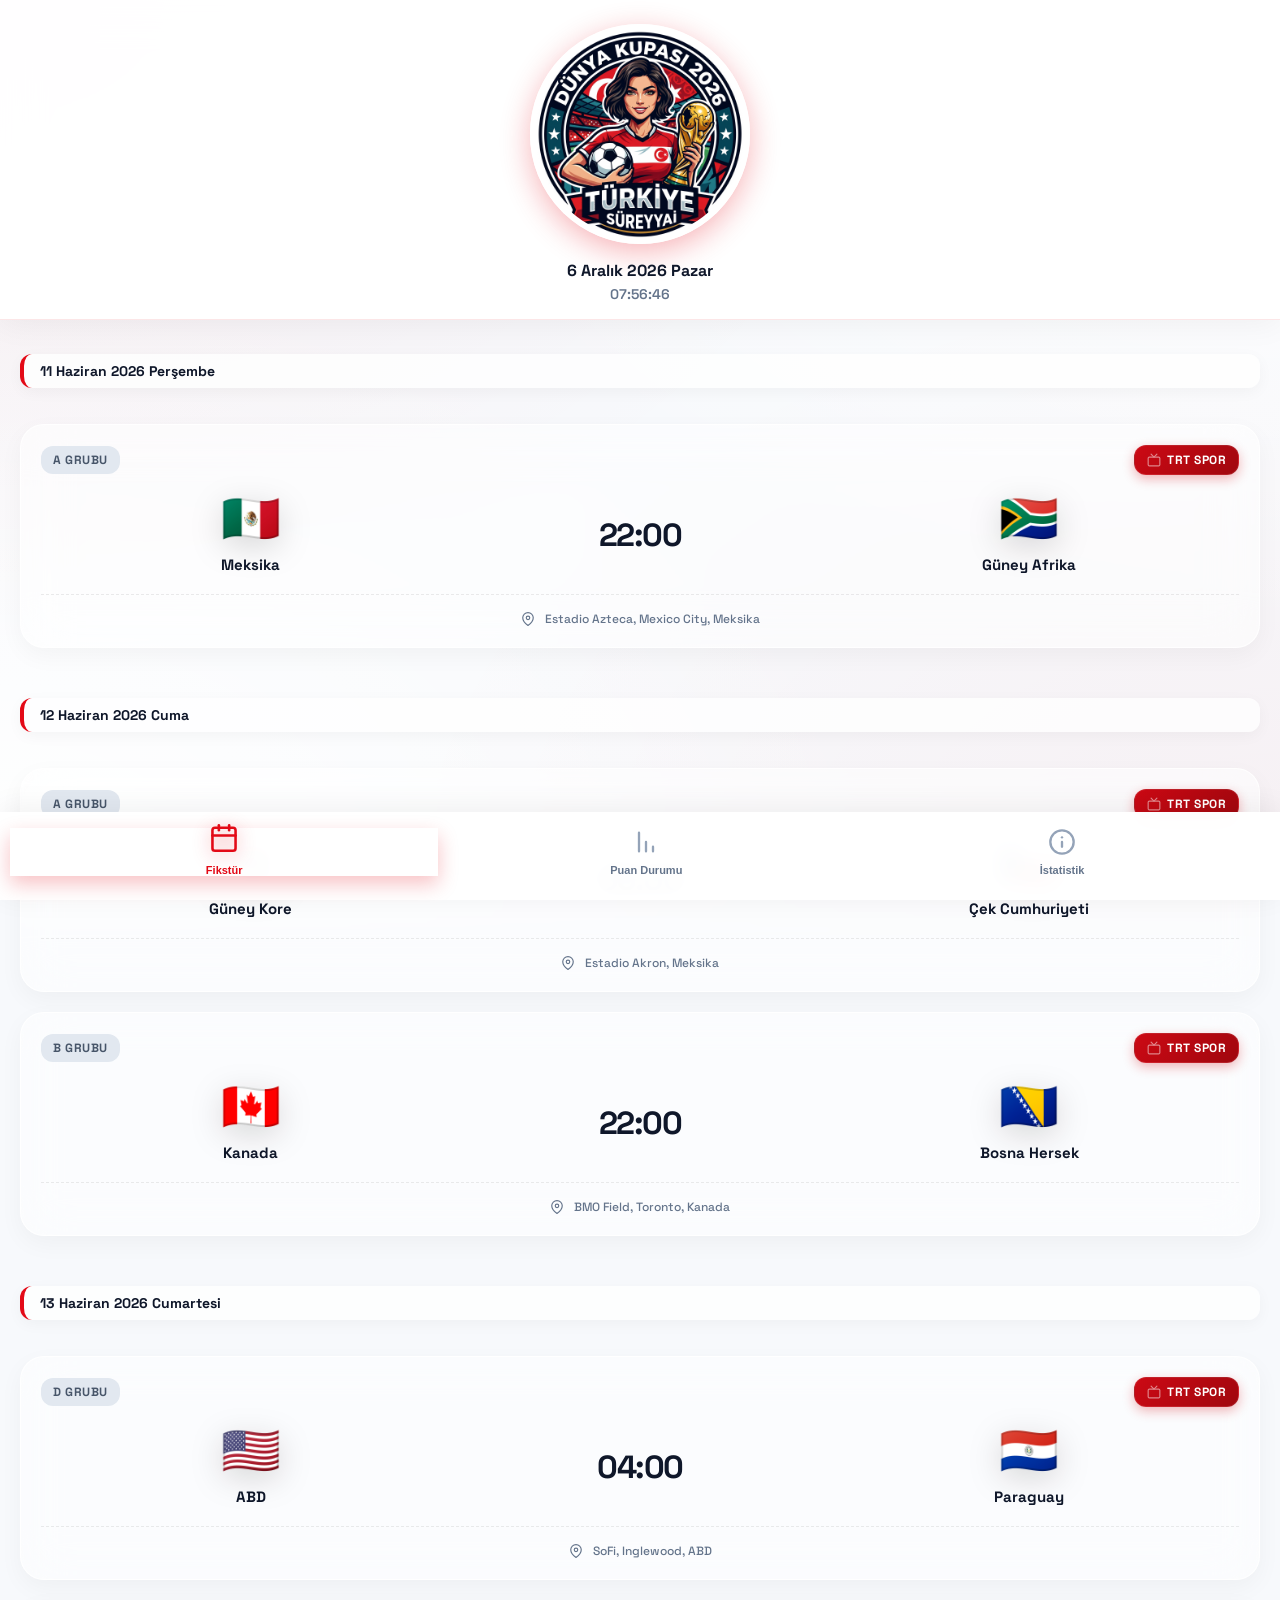
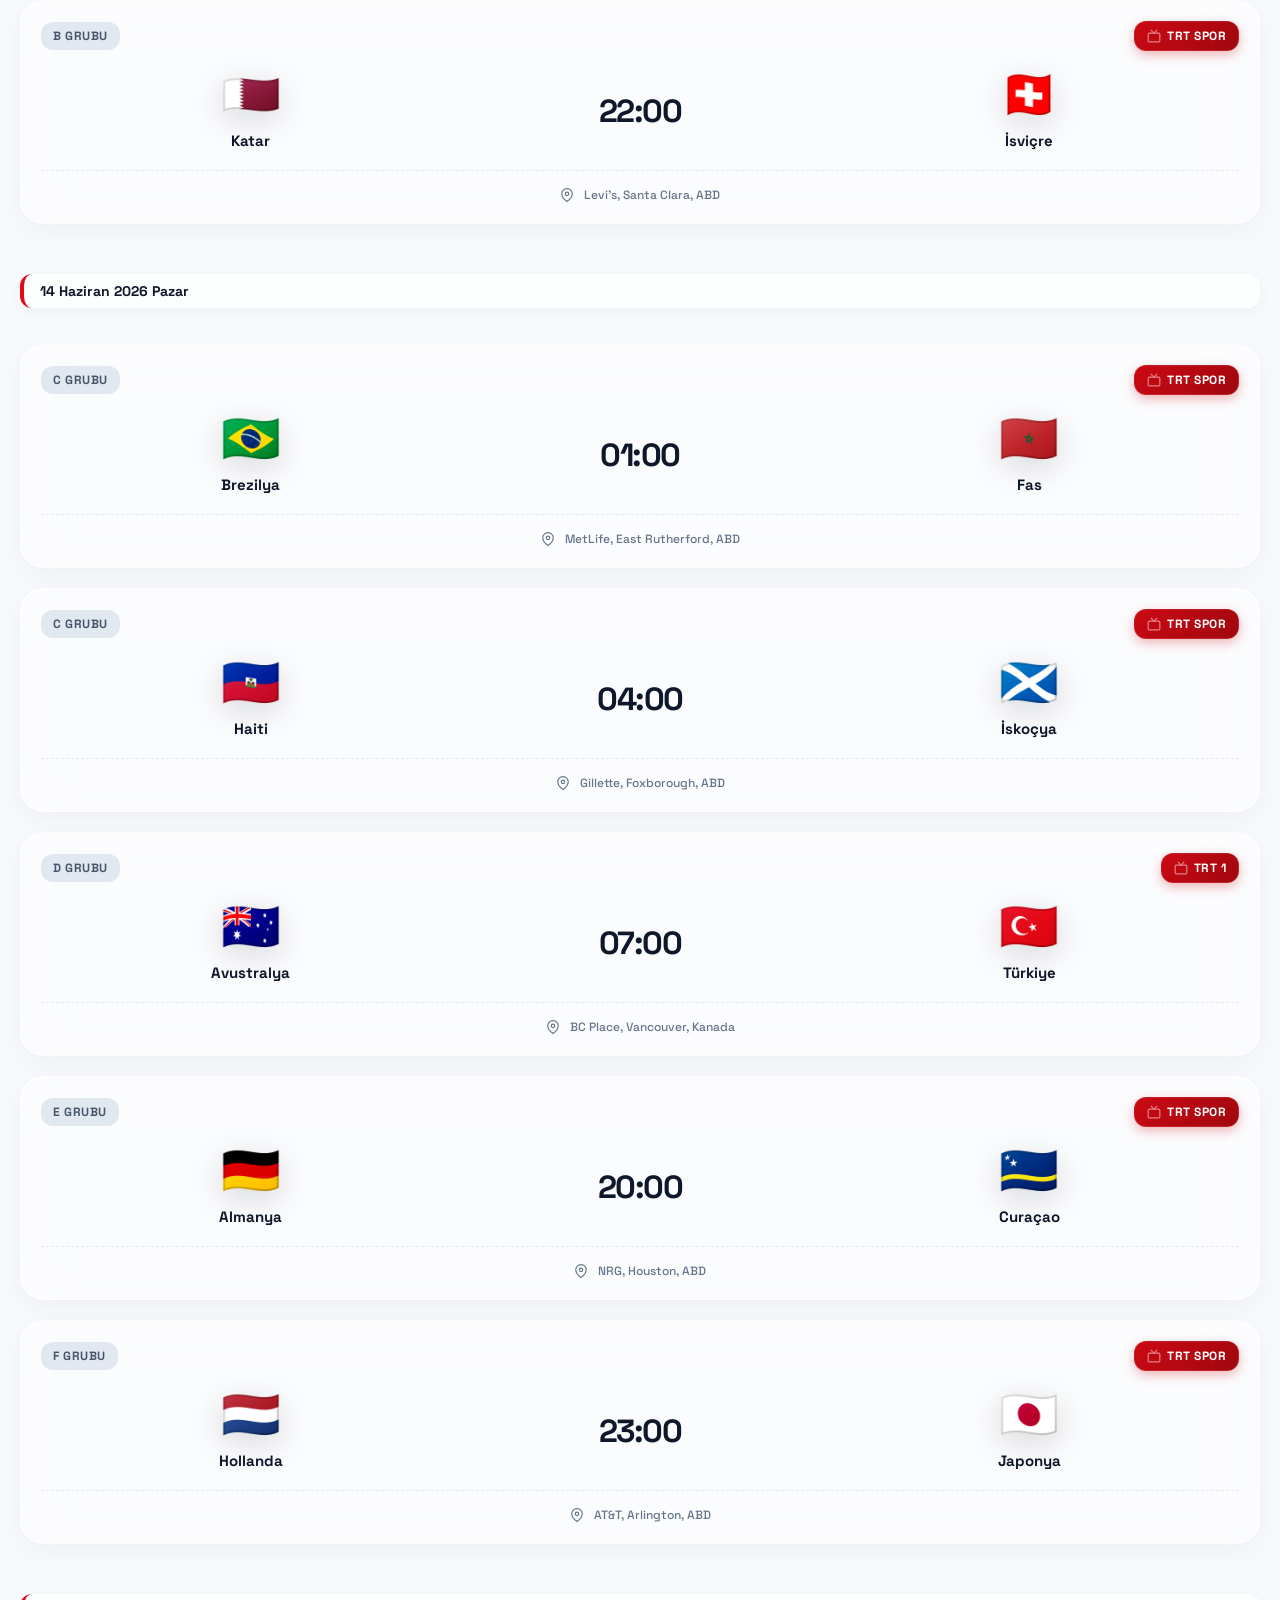
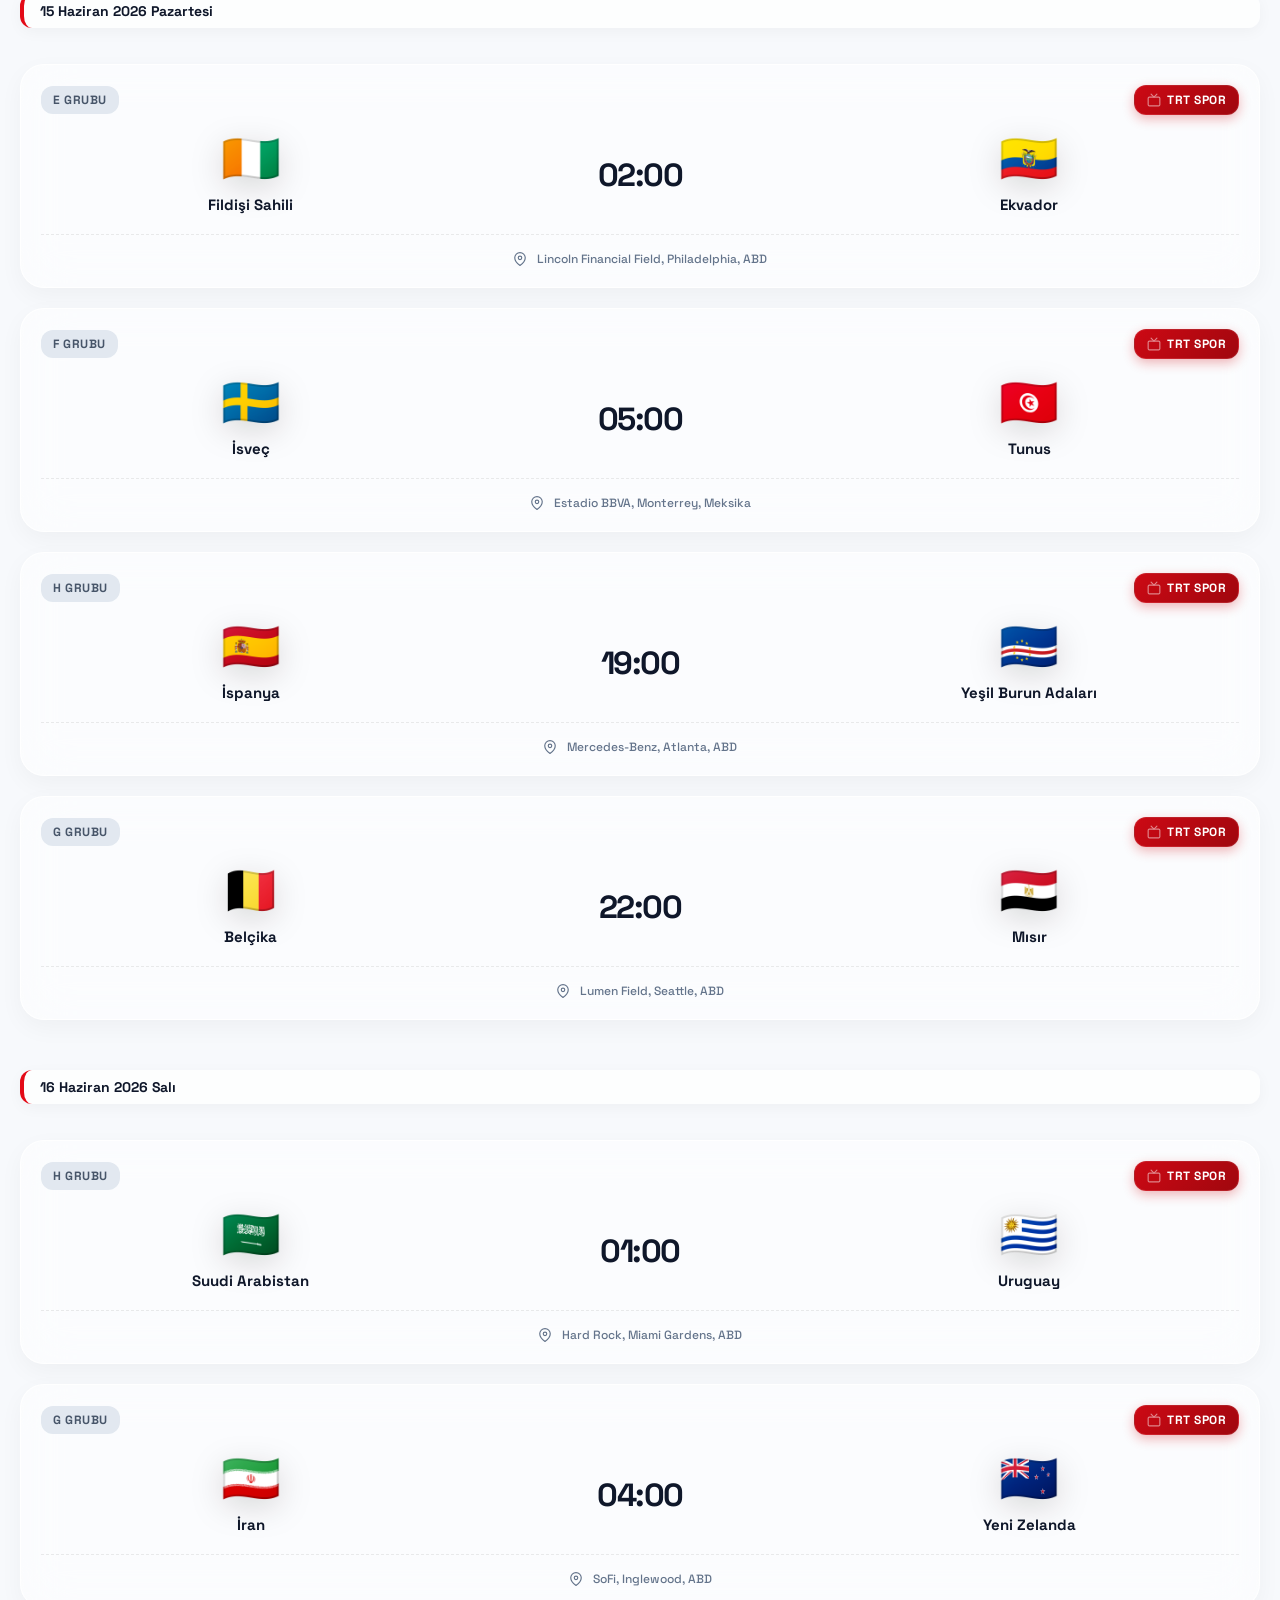
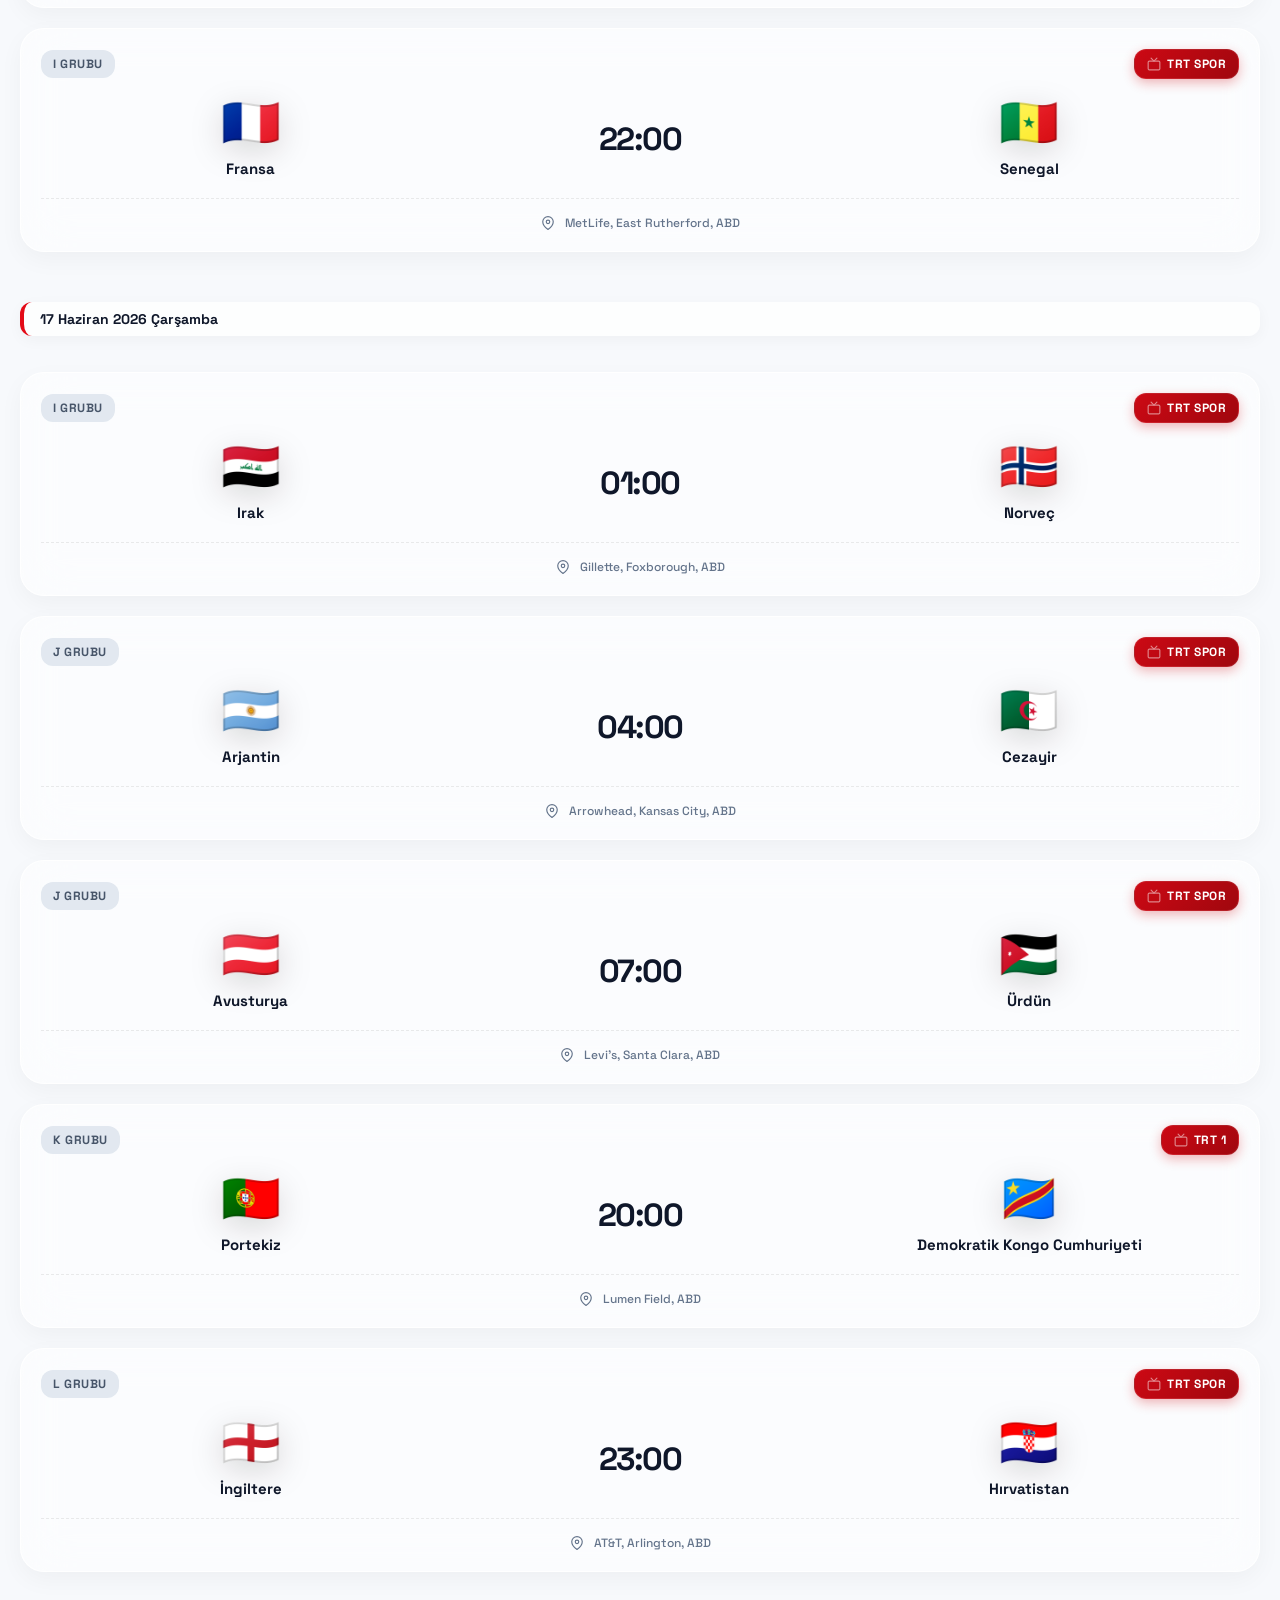
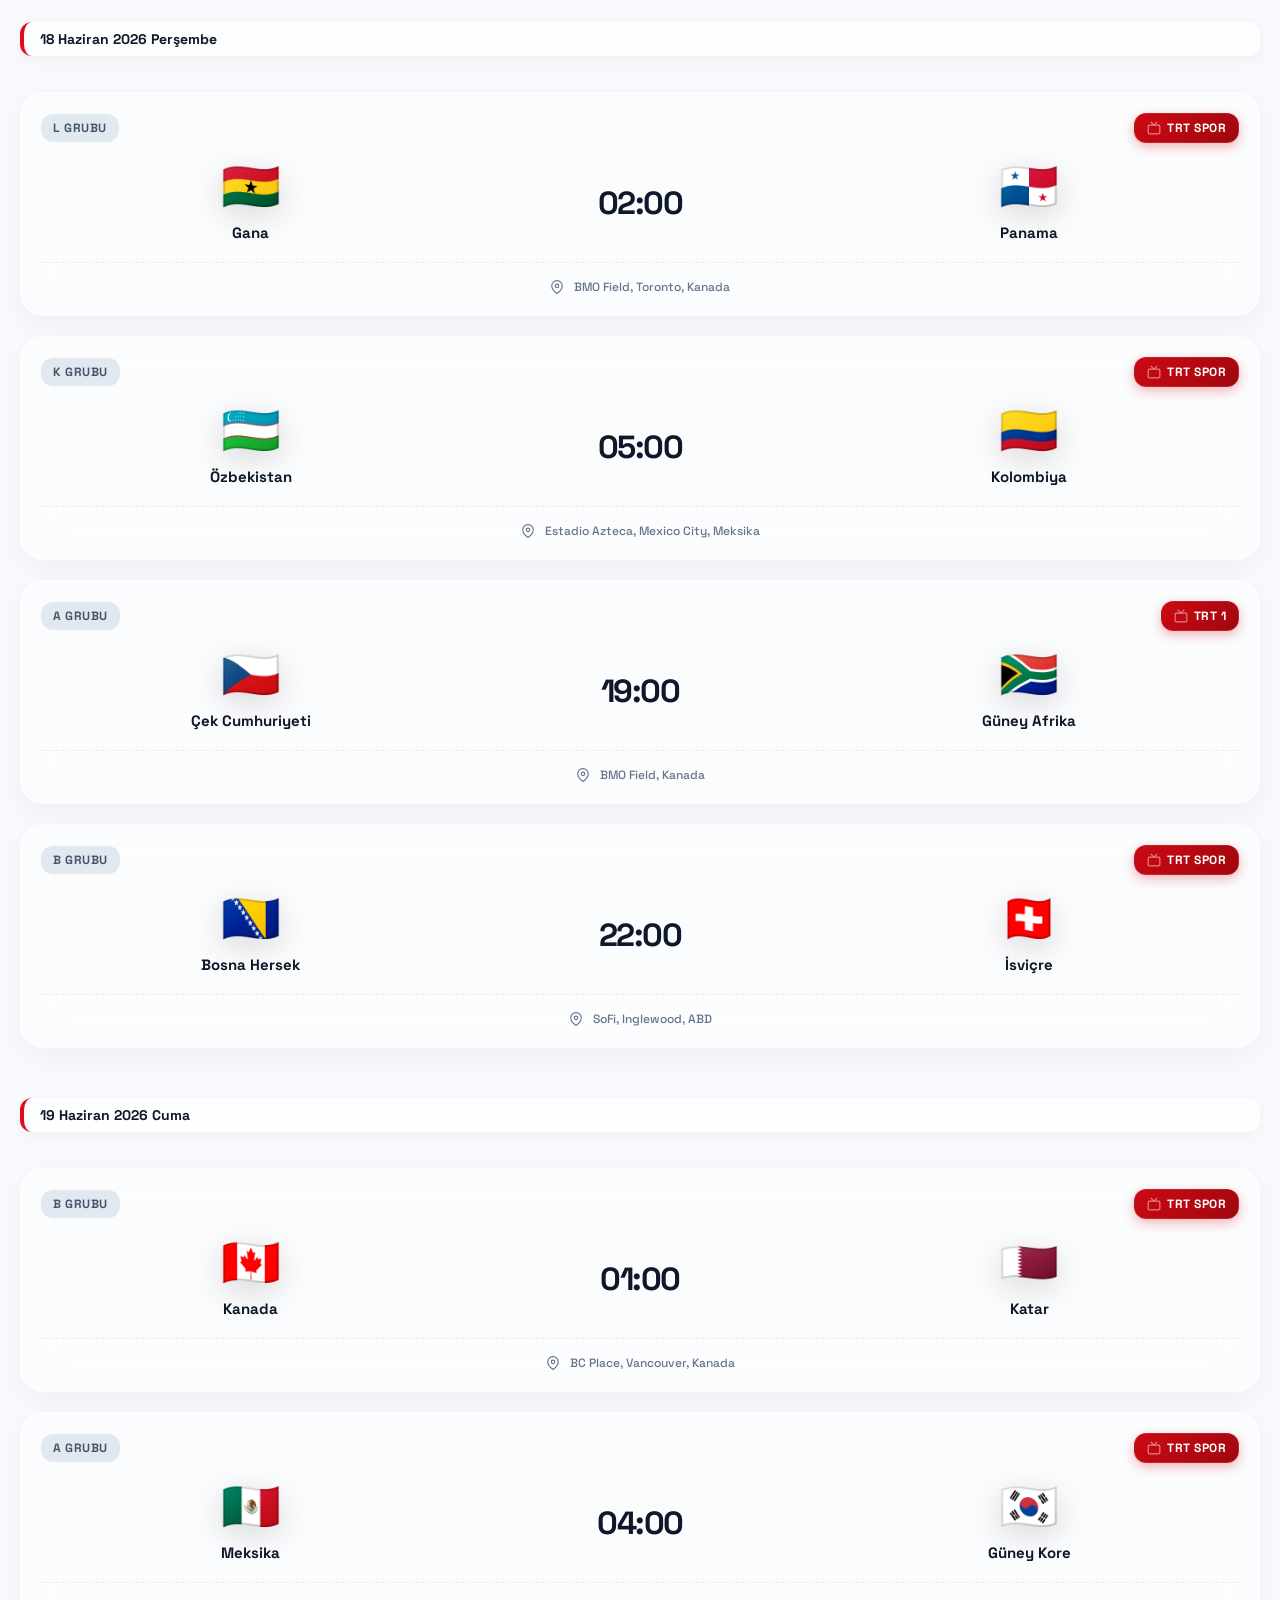
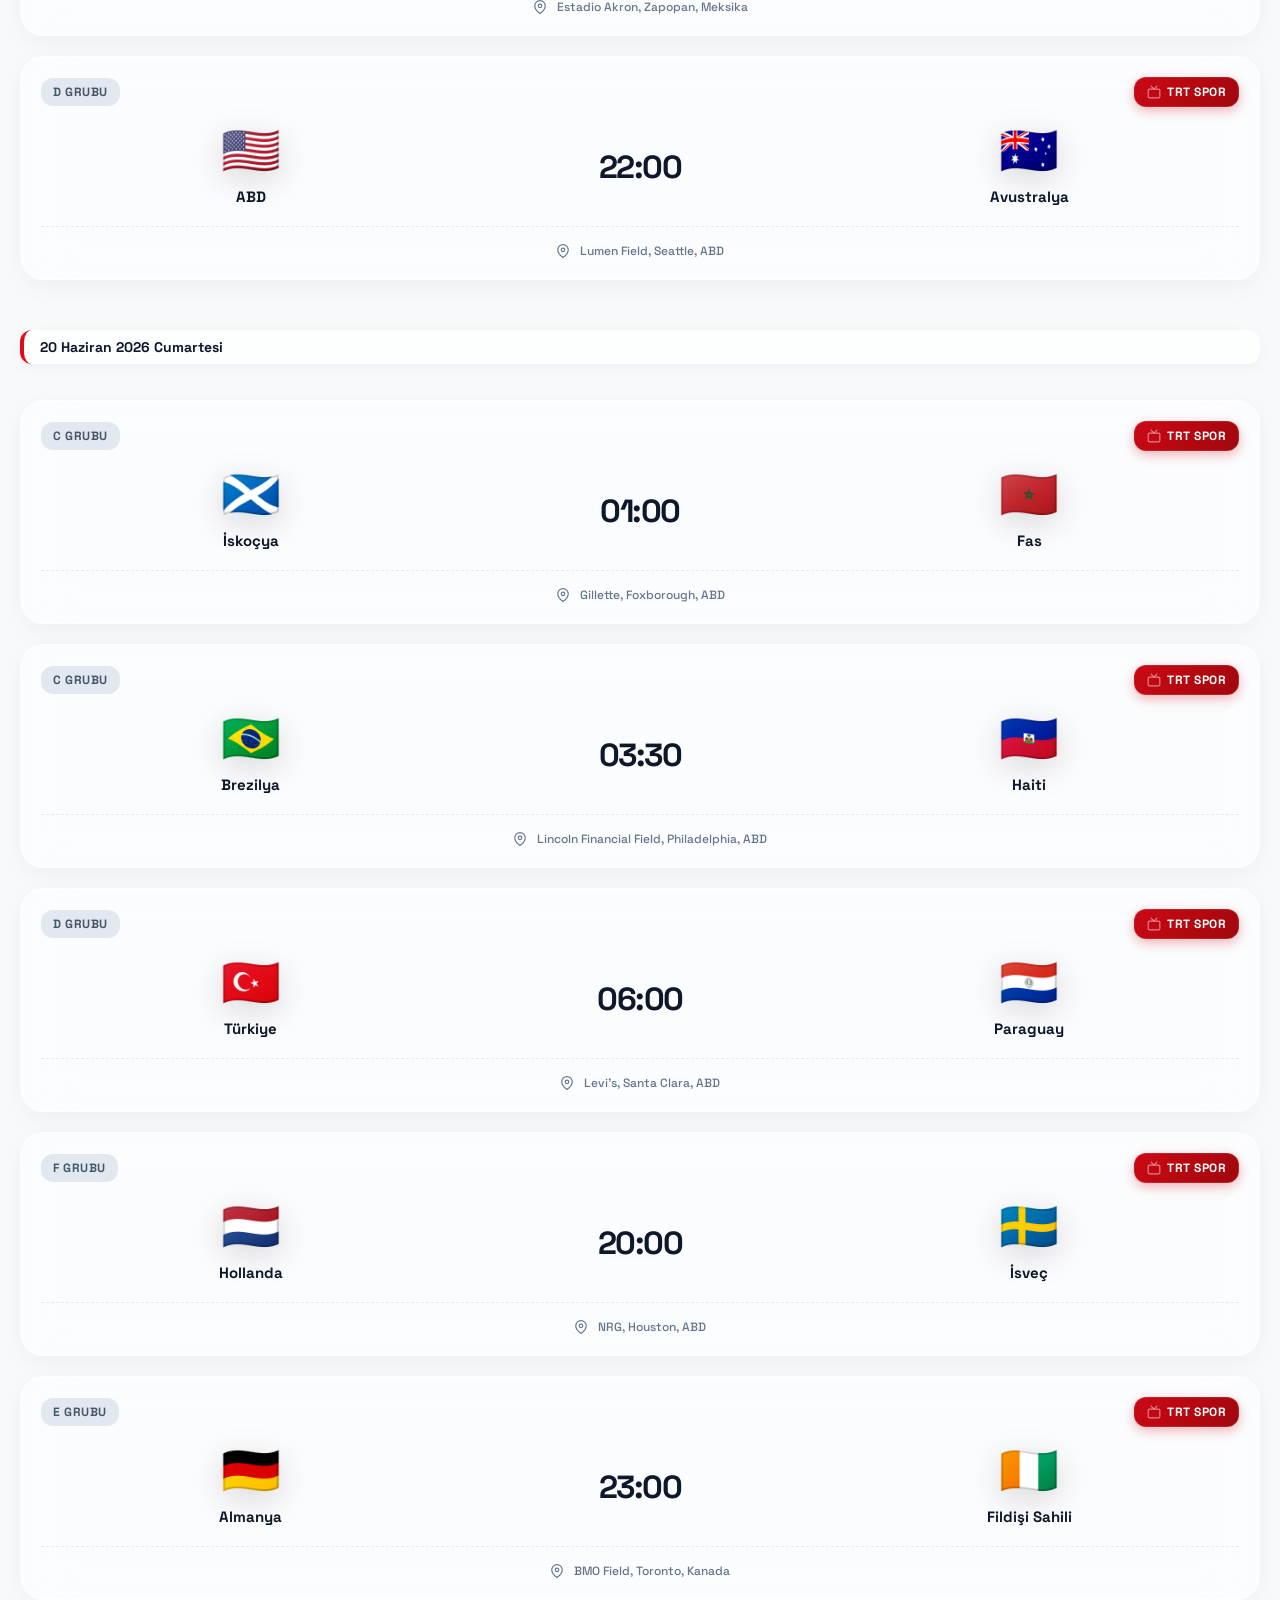
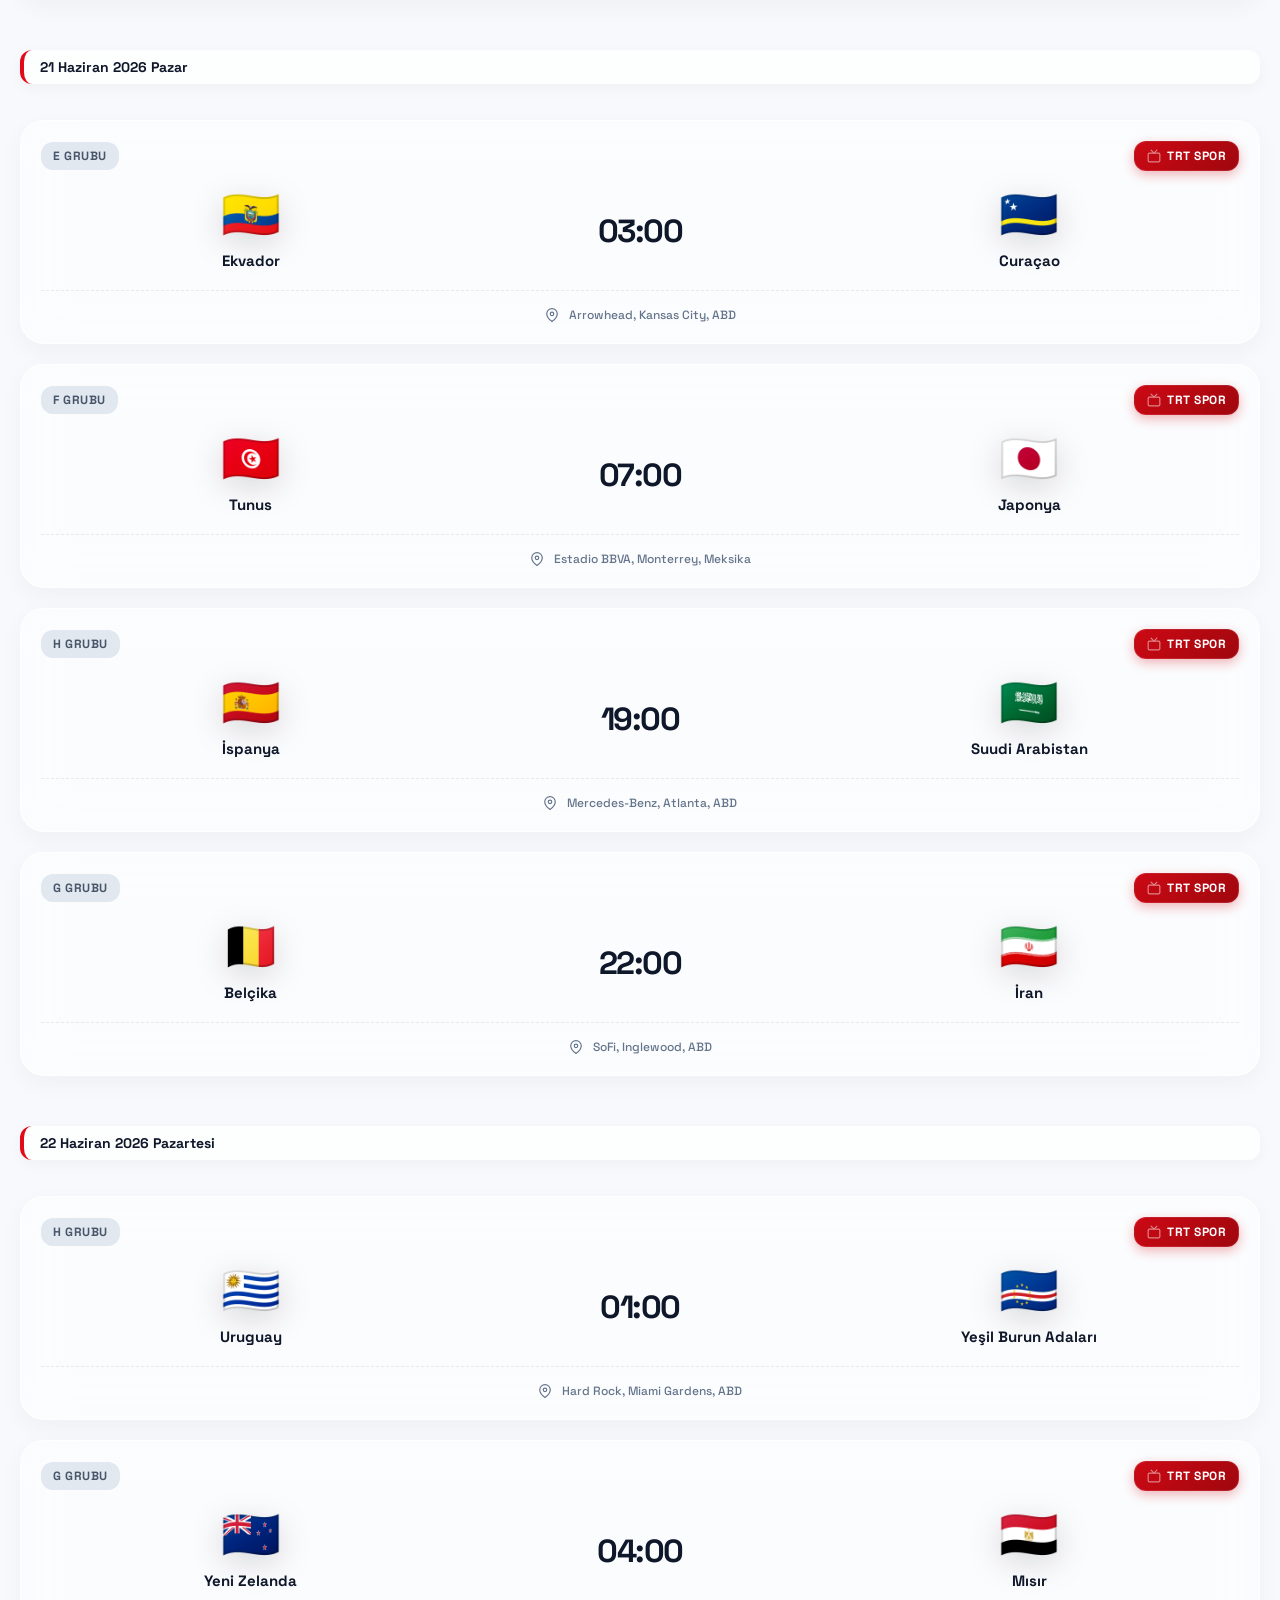
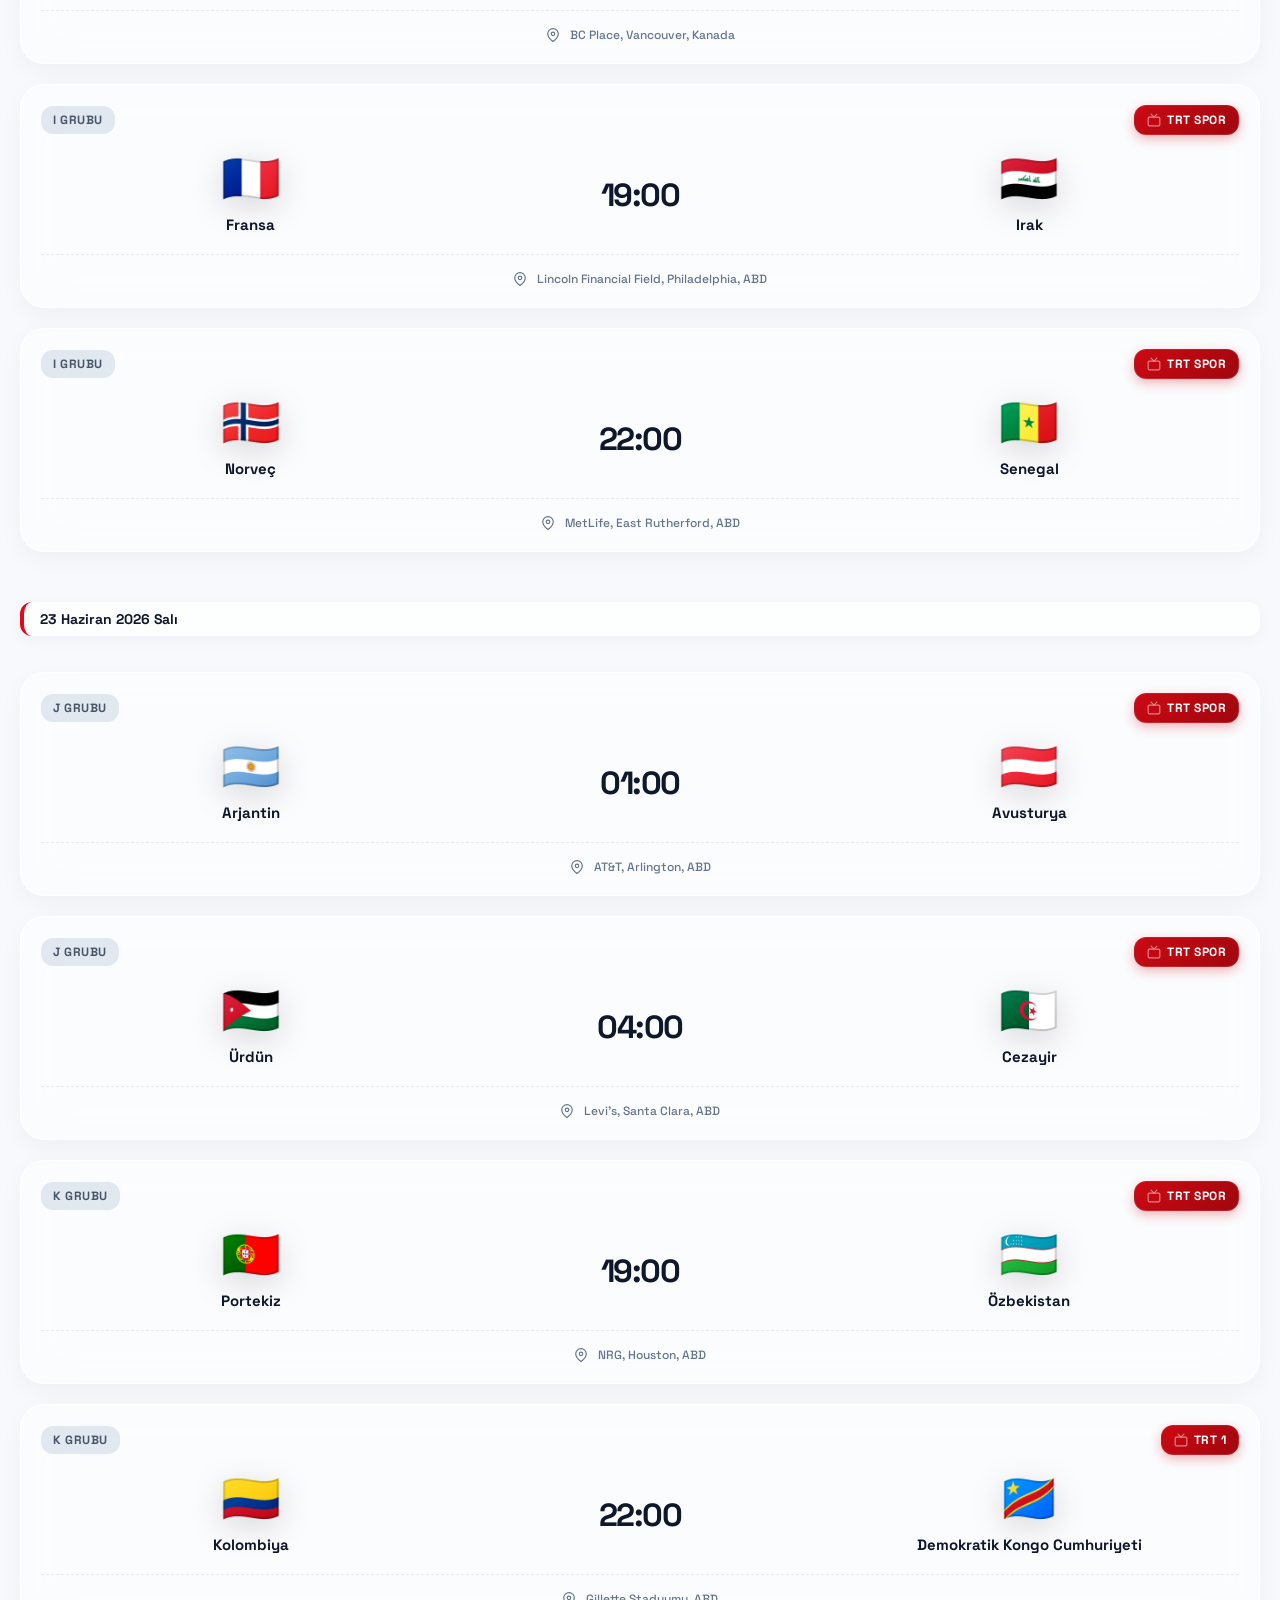
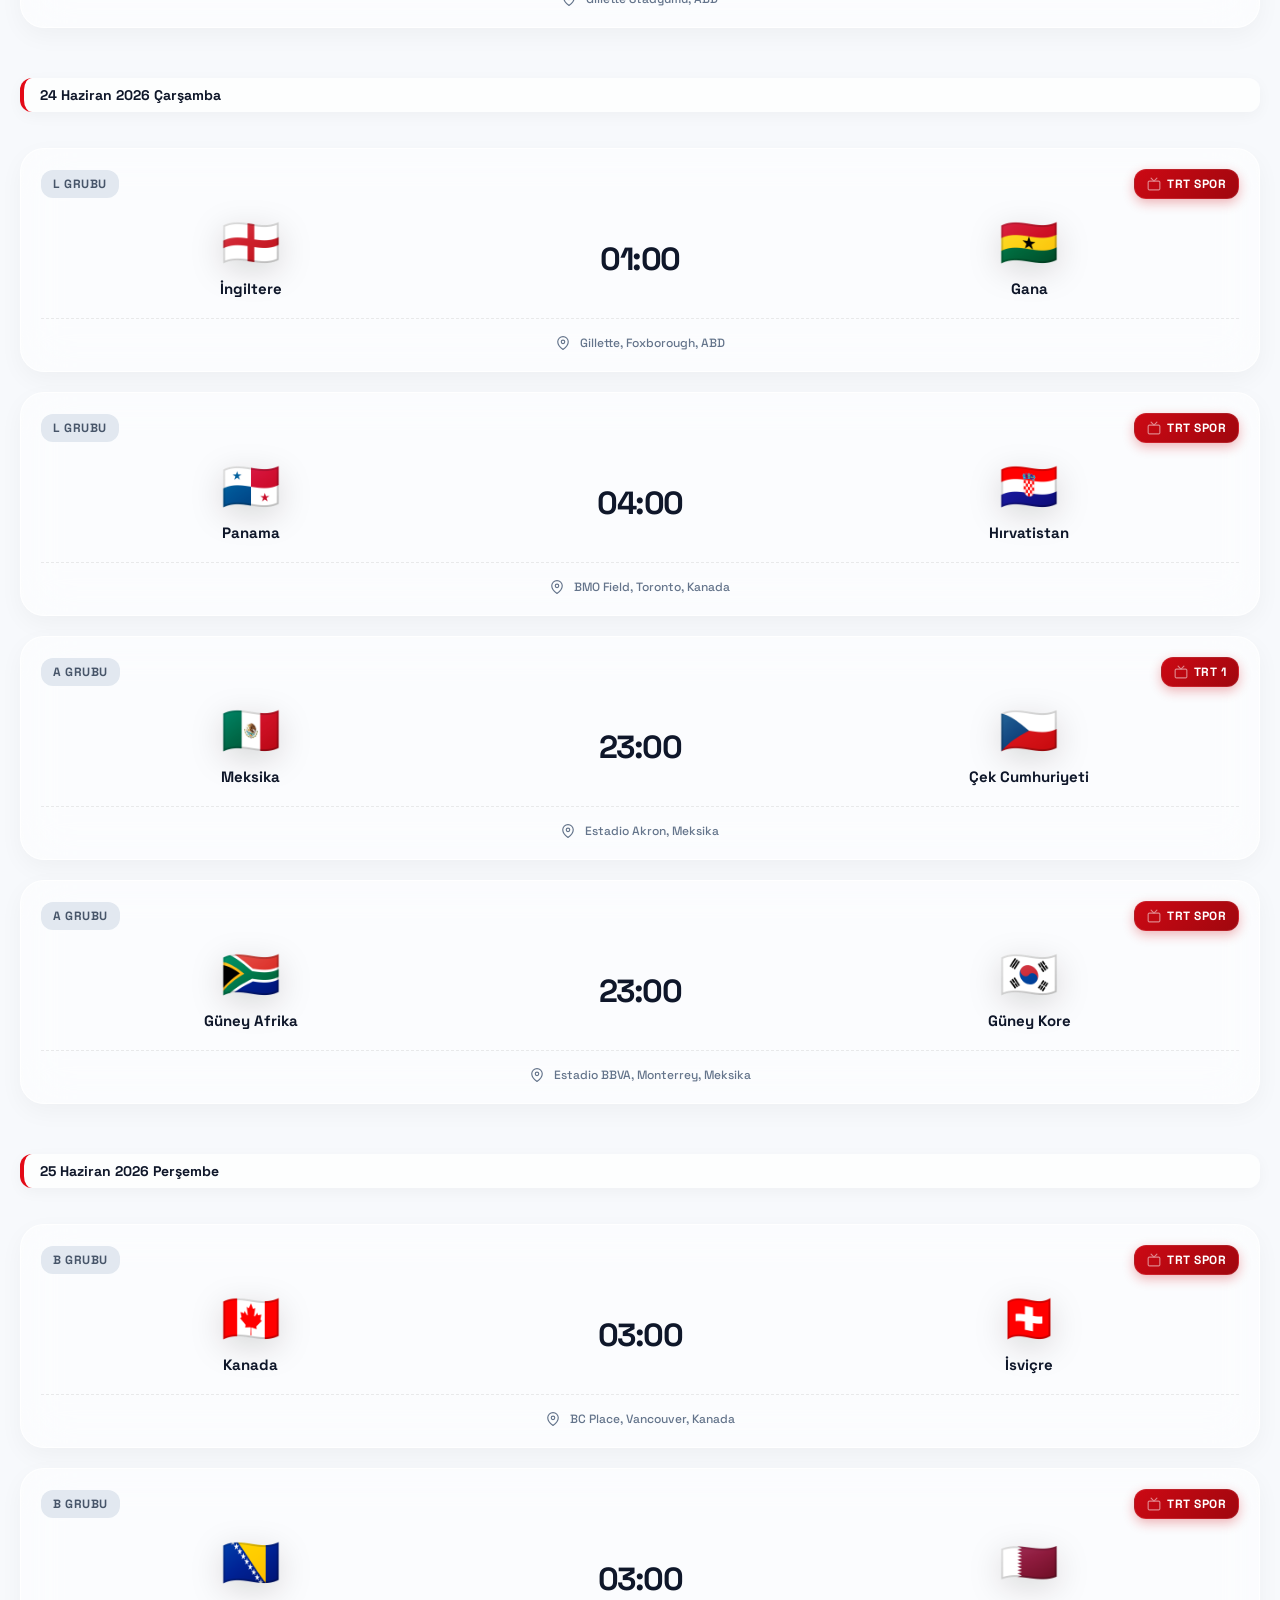
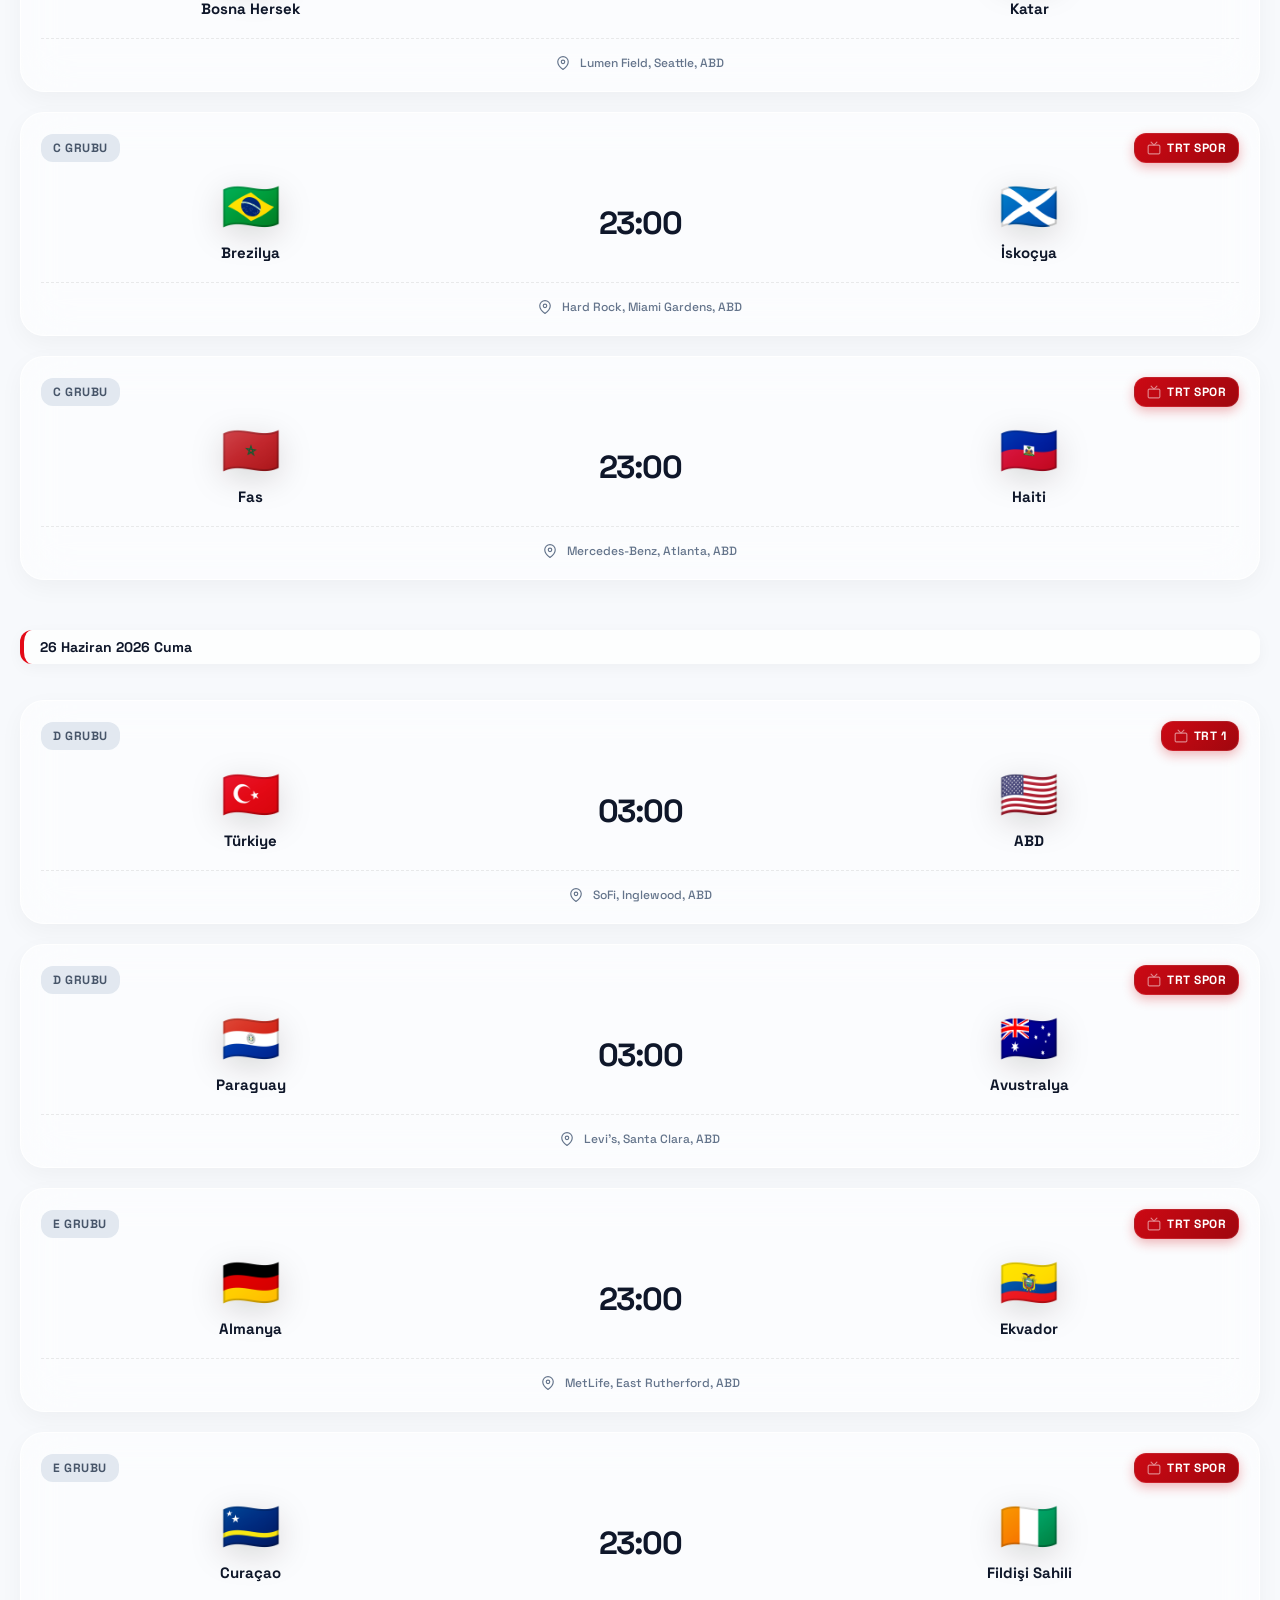
==== index.html @ aba6a52c "Fix powershell replace bug causing LKJI... and dollar signs" ====
<!DOCTYPE html>
<html lang="tr">
<head>
    <meta charset="UTF-8">
    <meta name="viewport" content="width=device-width, initial-scale=1.0, maximum-scale=1.0, user-scalable=no">
    <title>Süreyyai Dünya Kupasında</title>
    <link href="https://fonts.googleapis.com/css2?family=Space+Grotesk:wght@400;500;600;700&display=swap" rel="stylesheet">
    <link rel="stylesheet" href="style.css">
</head>
<body>

    <!-- Header / Top Bar -->
    <header class="app-header">
        <div class="header-content">
            <img src="./logo.png" alt="Süreyyaİ Kupa Logo" class="header-logo">
            <div class="date-container">
                <div id="current-date">--</div>
                <div id="current-time">--</div>
            </div>
        </div>
    </header>

    <!-- Main Content Area -->
    <main class="app-main">
        <!-- Fixtures Tab (Default) -->
        <section id="tab-home" class="tab-content active">
            <!-- JS will inject all 104 matches grouped by date here -->
            <div id="all-fixtures" class="matches-container"></div>
        </section>

        <!-- Standings Tab -->
        <section id="tab-standings" class="tab-content">

            <h2 class="section-title">A Grubu</h2>
            <table class="mockup-table">
                <thead>
                    <tr>
                        <th>Takım</th>
                        <th>O</th>
                        <th>G</th>
                        <th>B</th>
                        <th>M</th>
                        <th>P</th>
                    </tr>
                </thead>
                <tbody>
                    <tr>
                        <td class="team-cell"><span class="flag">🌍</span> 1. Takım</td>
                        <td>0</td><td>0</td><td>0</td><td>0</td><td>0</td>
                    </tr>
                    <tr>
                        <td class="team-cell"><span class="flag">🌍</span> 2. Takım</td>
                        <td>0</td><td>0</td><td>0</td><td>0</td><td>0</td>
                    </tr>
                    <tr>
                        <td class="team-cell"><span class="flag">🌍</span> 3. Takım</td>
                        <td>0</td><td>0</td><td>0</td><td>0</td><td>0</td>
                    </tr>
                    <tr>
                        <td class="team-cell"><span class="flag">🌍</span> 4. Takım</td>
                        <td>0</td><td>0</td><td>0</td><td>0</td><td>0</td>
                    </tr>
                </tbody>
            </table>

            <h2 class="section-title">B Grubu</h2>
            <table class="mockup-table">
                <thead>
                    <tr>
                        <th>Takım</th>
                        <th>O</th>
                        <th>G</th>
                        <th>B</th>
                        <th>M</th>
                        <th>P</th>
                    </tr>
                </thead>
                <tbody>
                    <tr>
                        <td class="team-cell"><span class="flag">🌍</span> 1. Takım</td>
                        <td>0</td><td>0</td><td>0</td><td>0</td><td>0</td>
                    </tr>
                    <tr>
                        <td class="team-cell"><span class="flag">🌍</span> 2. Takım</td>
                        <td>0</td><td>0</td><td>0</td><td>0</td><td>0</td>
                    </tr>
                    <tr>
                        <td class="team-cell"><span class="flag">🌍</span> 3. Takım</td>
                        <td>0</td><td>0</td><td>0</td><td>0</td><td>0</td>
                    </tr>
                    <tr>
                        <td class="team-cell"><span class="flag">🌍</span> 4. Takım</td>
                        <td>0</td><td>0</td><td>0</td><td>0</td><td>0</td>
                    </tr>
                </tbody>
            </table>

            <h2 class="section-title">C Grubu</h2>
            <table class="mockup-table">
                <thead>
                    <tr>
                        <th>Takım</th>
                        <th>O</th>
                        <th>G</th>
                        <th>B</th>
                        <th>M</th>
                        <th>P</th>
                    </tr>
                </thead>
                <tbody>
                    <tr>
                        <td class="team-cell"><span class="flag">🌍</span> 1. Takım</td>
                        <td>0</td><td>0</td><td>0</td><td>0</td><td>0</td>
                    </tr>
                    <tr>
                        <td class="team-cell"><span class="flag">🌍</span> 2. Takım</td>
                        <td>0</td><td>0</td><td>0</td><td>0</td><td>0</td>
                    </tr>
                    <tr>
                        <td class="team-cell"><span class="flag">🌍</span> 3. Takım</td>
                        <td>0</td><td>0</td><td>0</td><td>0</td><td>0</td>
                    </tr>
                    <tr>
                        <td class="team-cell"><span class="flag">🌍</span> 4. Takım</td>
                        <td>0</td><td>0</td><td>0</td><td>0</td><td>0</td>
                    </tr>
                </tbody>
            </table>

            <h2 class="section-title">D Grubu</h2>
            <table class="mockup-table">
                <thead>
                    <tr>
                        <th>Takım</th>
                        <th>O</th>
                        <th>G</th>
                        <th>B</th>
                        <th>M</th>
                        <th>P</th>
                    </tr>
                </thead>
                <tbody>
                    <tr>
                        <td class="team-cell"><span class="flag">🌍</span> 1. Takım</td>
                        <td>0</td><td>0</td><td>0</td><td>0</td><td>0</td>
                    </tr>
                    <tr>
                        <td class="team-cell"><span class="flag">🌍</span> 2. Takım</td>
                        <td>0</td><td>0</td><td>0</td><td>0</td><td>0</td>
                    </tr>
                    <tr>
                        <td class="team-cell"><span class="flag">🌍</span> 3. Takım</td>
                        <td>0</td><td>0</td><td>0</td><td>0</td><td>0</td>
                    </tr>
                    <tr>
                        <td class="team-cell"><span class="flag">🌍</span> 4. Takım</td>
                        <td>0</td><td>0</td><td>0</td><td>0</td><td>0</td>
                    </tr>
                </tbody>
            </table>

            <h2 class="section-title">E Grubu</h2>
            <table class="mockup-table">
                <thead>
                    <tr>
                        <th>Takım</th>
                        <th>O</th>
                        <th>G</th>
                        <th>B</th>
                        <th>M</th>
                        <th>P</th>
                    </tr>
                </thead>
                <tbody>
                    <tr>
                        <td class="team-cell"><span class="flag">🌍</span> 1. Takım</td>
                        <td>0</td><td>0</td><td>0</td><td>0</td><td>0</td>
                    </tr>
                    <tr>
                        <td class="team-cell"><span class="flag">🌍</span> 2. Takım</td>
                        <td>0</td><td>0</td><td>0</td><td>0</td><td>0</td>
                    </tr>
                    <tr>
                        <td class="team-cell"><span class="flag">🌍</span> 3. Takım</td>
                        <td>0</td><td>0</td><td>0</td><td>0</td><td>0</td>
                    </tr>
                    <tr>
                        <td class="team-cell"><span class="flag">🌍</span> 4. Takım</td>
                        <td>0</td><td>0</td><td>0</td><td>0</td><td>0</td>
                    </tr>
                </tbody>
            </table>

            <h2 class="section-title">F Grubu</h2>
            <table class="mockup-table">
                <thead>
                    <tr>
                        <th>Takım</th>
                        <th>O</th>
                        <th>G</th>
                        <th>B</th>
                        <th>M</th>
                        <th>P</th>
                    </tr>
                </thead>
                <tbody>
                    <tr>
                        <td class="team-cell"><span class="flag">🌍</span> 1. Takım</td>
                        <td>0</td><td>0</td><td>0</td><td>0</td><td>0</td>
                    </tr>
                    <tr>
                        <td class="team-cell"><span class="flag">🌍</span> 2. Takım</td>
                        <td>0</td><td>0</td><td>0</td><td>0</td><td>0</td>
                    </tr>
                    <tr>
                        <td class="team-cell"><span class="flag">🌍</span> 3. Takım</td>
                        <td>0</td><td>0</td><td>0</td><td>0</td><td>0</td>
                    </tr>
                    <tr>
                        <td class="team-cell"><span class="flag">🌍</span> 4. Takım</td>
                        <td>0</td><td>0</td><td>0</td><td>0</td><td>0</td>
                    </tr>
                </tbody>
            </table>

            <h2 class="section-title">G Grubu</h2>
            <table class="mockup-table">
                <thead>
                    <tr>
                        <th>Takım</th>
                        <th>O</th>
                        <th>G</th>
                        <th>B</th>
                        <th>M</th>
                        <th>P</th>
                    </tr>
                </thead>
                <tbody>
                    <tr>
                        <td class="team-cell"><span class="flag">🌍</span> 1. Takım</td>
                        <td>0</td><td>0</td><td>0</td><td>0</td><td>0</td>
                    </tr>
                    <tr>
                        <td class="team-cell"><span class="flag">🌍</span> 2. Takım</td>
                        <td>0</td><td>0</td><td>0</td><td>0</td><td>0</td>
                    </tr>
                    <tr>
                        <td class="team-cell"><span class="flag">🌍</span> 3. Takım</td>
                        <td>0</td><td>0</td><td>0</td><td>0</td><td>0</td>
                    </tr>
                    <tr>
                        <td class="team-cell"><span class="flag">🌍</span> 4. Takım</td>
                        <td>0</td><td>0</td><td>0</td><td>0</td><td>0</td>
                    </tr>
                </tbody>
            </table>

            <h2 class="section-title">H Grubu</h2>
            <table class="mockup-table">
                <thead>
                    <tr>
                        <th>Takım</th>
                        <th>O</th>
                        <th>G</th>
                        <th>B</th>
                        <th>M</th>
                        <th>P</th>
                    </tr>
                </thead>
                <tbody>
                    <tr>
                        <td class="team-cell"><span class="flag">🌍</span> 1. Takım</td>
                        <td>0</td><td>0</td><td>0</td><td>0</td><td>0</td>
                    </tr>
                    <tr>
                        <td class="team-cell"><span class="flag">🌍</span> 2. Takım</td>
                        <td>0</td><td>0</td><td>0</td><td>0</td><td>0</td>
                    </tr>
                    <tr>
                        <td class="team-cell"><span class="flag">🌍</span> 3. Takım</td>
                        <td>0</td><td>0</td><td>0</td><td>0</td><td>0</td>
                    </tr>
                    <tr>
                        <td class="team-cell"><span class="flag">🌍</span> 4. Takım</td>
                        <td>0</td><td>0</td><td>0</td><td>0</td><td>0</td>
                    </tr>
                </tbody>
            </table>

            <h2 class="section-title">I Grubu</h2>
            <table class="mockup-table">
                <thead>
                    <tr>
                        <th>Takım</th>
                        <th>O</th>
                        <th>G</th>
                        <th>B</th>
                        <th>M</th>
                        <th>P</th>
                    </tr>
                </thead>
                <tbody>
                    <tr>
                        <td class="team-cell"><span class="flag">🌍</span> 1. Takım</td>
                        <td>0</td><td>0</td><td>0</td><td>0</td><td>0</td>
                    </tr>
                    <tr>
                        <td class="team-cell"><span class="flag">🌍</span> 2. Takım</td>
                        <td>0</td><td>0</td><td>0</td><td>0</td><td>0</td>
                    </tr>
                    <tr>
                        <td class="team-cell"><span class="flag">🌍</span> 3. Takım</td>
                        <td>0</td><td>0</td><td>0</td><td>0</td><td>0</td>
                    </tr>
                    <tr>
                        <td class="team-cell"><span class="flag">🌍</span> 4. Takım</td>
                        <td>0</td><td>0</td><td>0</td><td>0</td><td>0</td>
                    </tr>
                </tbody>
            </table>

            <h2 class="section-title">J Grubu</h2>
            <table class="mockup-table">
                <thead>
                    <tr>
                        <th>Takım</th>
                        <th>O</th>
                        <th>G</th>
                        <th>B</th>
                        <th>M</th>
                        <th>P</th>
                    </tr>
                </thead>
                <tbody>
                    <tr>
                        <td class="team-cell"><span class="flag">🌍</span> 1. Takım</td>
                        <td>0</td><td>0</td><td>0</td><td>0</td><td>0</td>
                    </tr>
                    <tr>
                        <td class="team-cell"><span class="flag">🌍</span> 2. Takım</td>
                        <td>0</td><td>0</td><td>0</td><td>0</td><td>0</td>
                    </tr>
                    <tr>
                        <td class="team-cell"><span class="flag">🌍</span> 3. Takım</td>
                        <td>0</td><td>0</td><td>0</td><td>0</td><td>0</td>
                    </tr>
                    <tr>
                        <td class="team-cell"><span class="flag">🌍</span> 4. Takım</td>
                        <td>0</td><td>0</td><td>0</td><td>0</td><td>0</td>
                    </tr>
                </tbody>
            </table>

            <h2 class="section-title">K Grubu</h2>
            <table class="mockup-table">
                <thead>
                    <tr>
                        <th>Takım</th>
                        <th>O</th>
                        <th>G</th>
                        <th>B</th>
                        <th>M</th>
                        <th>P</th>
                    </tr>
                </thead>
                <tbody>
                    <tr>
                        <td class="team-cell"><span class="flag">🌍</span> 1. Takım</td>
                        <td>0</td><td>0</td><td>0</td><td>0</td><td>0</td>
                    </tr>
                    <tr>
                        <td class="team-cell"><span class="flag">🌍</span> 2. Takım</td>
                        <td>0</td><td>0</td><td>0</td><td>0</td><td>0</td>
                    </tr>
                    <tr>
                        <td class="team-cell"><span class="flag">🌍</span> 3. Takım</td>
                        <td>0</td><td>0</td><td>0</td><td>0</td><td>0</td>
                    </tr>
                    <tr>
                        <td class="team-cell"><span class="flag">🌍</span> 4. Takım</td>
                        <td>0</td><td>0</td><td>0</td><td>0</td><td>0</td>
                    </tr>
                </tbody>
            </table>

            <h2 class="section-title">L Grubu</h2>
            <table class="mockup-table">
                <thead>
                    <tr>
                        <th>Takım</th>
                        <th>O</th>
                        <th>G</th>
                        <th>B</th>
                        <th>M</th>
                        <th>P</th>
                    </tr>
                </thead>
                <tbody>
                    <tr>
                        <td class="team-cell"><span class="flag">🌍</span> 1. Takım</td>
                        <td>0</td><td>0</td><td>0</td><td>0</td><td>0</td>
                    </tr>
                    <tr>
                        <td class="team-cell"><span class="flag">🌍</span> 2. Takım</td>
                        <td>0</td><td>0</td><td>0</td><td>0</td><td>0</td>
                    </tr>
                    <tr>
                        <td class="team-cell"><span class="flag">🌍</span> 3. Takım</td>
                        <td>0</td><td>0</td><td>0</td><td>0</td><td>0</td>
                    </tr>
                    <tr>
                        <td class="team-cell"><span class="flag">🌍</span> 4. Takım</td>
                        <td>0</td><td>0</td><td>0</td><td>0</td><td>0</td>
                    </tr>
                </tbody>
            </table>

        </section>

        <!-- Statistics Tab -->
        <section id="tab-stats" class="tab-content">

            <h2 class="section-title">Gol Krallığı</h2>
            <div class="mockup-stat-card">
                <div class="mockup-stat-left">
                    <span class="mockup-stat-rank">1</span>
                    <span class="flag">🇹🇷</span>
                    <div class="mockup-stat-info">
                        <h4>Barış Alper Yılmaz</h4>
                        <p>Türkiye</p>
                    </div>
                </div>
                <div class="mockup-stat-value">0</div>
            </div>
            <div class="mockup-stat-card">
                <div class="mockup-stat-left">
                    <span class="mockup-stat-rank">2</span>
                    <span class="flag">🇫🇷</span>
                    <div class="mockup-stat-info">
                        <h4>Kylian Mbappé</h4>
                        <p>Fransa</p>
                    </div>
                </div>
                <div class="mockup-stat-value">0</div>
            </div>
            <div class="mockup-stat-card">
                <div class="mockup-stat-left">
                    <span class="mockup-stat-rank">3</span>
                    <span class="flag">🏴󠁧󠁢󠁥󠁮󠁧󠁿</span>
                    <div class="mockup-stat-info">
                        <h4>Harry Kane</h4>
                        <p>İngiltere</p>
                    </div>
                </div>
                <div class="mockup-stat-value">0</div>
            </div>

            <h2 class="section-title" style="margin-top: 32px;">Asist Krallığı</h2>
            <div class="mockup-stat-card">
                <div class="mockup-stat-left">
                    <span class="mockup-stat-rank">1</span>
                    <span class="flag">🇹🇷</span>
                    <div class="mockup-stat-info">
                        <h4>Arda Güler</h4>
                        <p>Türkiye</p>
                    </div>
                </div>
                <div class="mockup-stat-value">0</div>
            </div>
            <div class="mockup-stat-card">
                <div class="mockup-stat-left">
                    <span class="mockup-stat-rank">2</span>
                    <span class="flag">🇧🇪</span>
                    <div class="mockup-stat-info">
                        <h4>Kevin De Bruyne</h4>
                        <p>Belçika</p>
                    </div>
                </div>
                <div class="mockup-stat-value">0</div>
            </div>

            <h2 class="section-title" style="margin-top: 32px;">En Çok Kurtarış</h2>
            <div class="mockup-stat-card">
                <div class="mockup-stat-left">
                    <span class="mockup-stat-rank">1</span>
                    <span class="flag">🇹🇷</span>
                    <div class="mockup-stat-info">
                        <h4>Mert Günok</h4>
                        <p>Türkiye</p>
                    </div>
                </div>
                <div class="mockup-stat-value">0</div>
            </div>

        </section>
    </main>

    <!-- Bottom Navigation -->
    <nav class="bottom-nav">
        <button class="nav-item active" data-target="tab-home">
            <svg viewBox="0 0 24 24" fill="none" stroke="currentColor" stroke-linecap="round" stroke-linejoin="round"><rect x="3" y="4" width="18" height="18" rx="2" ry="2"></rect><line x1="16" y1="2" x2="16" y2="6"></line><line x1="8" y1="2" x2="8" y2="6"></line><line x1="3" y1="10" x2="21" y2="10"></line></svg>
            <span>Fikstür</span>
        </button>
        <button class="nav-item" data-target="tab-standings">
            <svg viewBox="0 0 24 24" fill="none" stroke="currentColor" stroke-linecap="round" stroke-linejoin="round"><path d="M12 20v-8M6 20V4M18 20v-4"></path></svg>
            <span>Puan Durumu</span>
        </button>
        <button class="nav-item" data-target="tab-stats">
            <svg viewBox="0 0 24 24" fill="none" stroke="currentColor" stroke-linecap="round" stroke-linejoin="round"><circle cx="12" cy="12" r="10"></circle><path d="M12 16v-4"></path><path d="M12 8h.01"></path></svg>
            <span>İstatistik</span>
        </button>
    </nav>

    <script src="app.js"></script>
</body>
</html>
---- style.css ----
:root {
    --bg-color: #f7f9fc;
    --card-bg: rgba(255, 255, 255, 0.55);
    --card-border: rgba(255, 255, 255, 0.8);
    --text-primary: #0f172a;
    --text-secondary: #64748b;
    --accent: #e30a17; /* Turkish Red */
    --accent-glow: rgba(227, 10, 23, 0.25);
    --nav-bg: rgba(255, 255, 255, 0.85);
}

* {
    margin: 0;
    padding: 0;
    box-sizing: border-box;
    -webkit-tap-highlight-color: transparent;
}

body {
    font-family: 'Space Grotesk', sans-serif;
    background-color: var(--bg-color);
    color: var(--text-primary);
    padding-bottom: 100px; /* Space for floating bottom nav */
    
    /* Premium animated mesh gradient background */
    background-image: 
        radial-gradient(at 0% 0%, rgba(227, 10, 23, 0.06) 0px, transparent 50%),
        radial-gradient(at 100% 0%, rgba(255, 255, 255, 1) 0px, transparent 50%),
        radial-gradient(at 100% 100%, rgba(227, 10, 23, 0.04) 0px, transparent 50%),
        radial-gradient(at 0% 100%, rgba(255, 255, 255, 1) 0px, transparent 50%);
    background-attachment: fixed;
    min-height: 100vh;
}

/* Header */
.app-header {
    background: rgba(255, 255, 255, 0.95);
    padding: 24px 20px 16px;
    position: sticky;
    top: 0;
    z-index: 100;
    border-bottom: 1px solid rgba(227, 10, 23, 0.1);
    box-shadow: 0 4px 30px rgba(0, 0, 0, 0.05);
    display: flex;
    flex-direction: column;
    align-items: center;
    gap: 16px;
    backdrop-filter: blur(20px);
    -webkit-backdrop-filter: blur(20px);
    transition: all 0.3s cubic-bezier(0.4, 0, 0.2, 1);
}

.app-header.scrolled {
    padding: 12px 20px 8px;
    gap: 8px;
    box-shadow: 0 10px 30px rgba(0, 0, 0, 0.1);
}

.header-content {
    display: flex;
    flex-direction: column;
    align-items: center;
    width: 100%;
    gap: 16px;
}

.header-logo-container {
    display: flex;
    align-items: center;
    height: 100%;
    gap: 12px;
}

.header-logo {
    height: 220px;
    width: 220px;
    border-radius: 50%;
    object-fit: cover;
    border: 6px solid white;
    box-shadow: 0 8px 30px rgba(227, 10, 23, 0.3);
    flex-shrink: 0;
    margin: 0 auto;
    transition: all 0.3s cubic-bezier(0.4, 0, 0.2, 1);
}

.app-header.scrolled .header-logo {
    height: 120px;
    width: 120px;
    border-width: 3px;
    box-shadow: 0 4px 15px rgba(227, 10, 23, 0.2);
}

.header-text-container {
    display: flex;
    flex-direction: column;
    justify-content: center;
}

.header-brand {
    font-size: 1.1rem;
    font-weight: 800;
    background: linear-gradient(135deg, #cc0914, #ff4757);
    -webkit-background-clip: text;
    -webkit-text-fill-color: transparent;
    letter-spacing: -0.5px;
    line-height: 1.1;
    margin: 0;
}

.header-sub {
    font-size: 0.65rem;
    font-weight: 700;
    color: var(--text-secondary);
    letter-spacing: 1px;
    text-transform: uppercase;
}

.date-container {
    display: flex;
    flex-direction: column;
    align-items: flex-end;
    text-align: center;
    display: flex;
    flex-direction: column;
    align-items: center;
    gap: 4px;
}

#current-date {
    font-size: 16px;
    font-weight: 800;
    color: var(--text-primary);
    transition: all 0.3s ease;
}

.app-header.scrolled #current-date {
    font-size: 14px;
}

#current-time {
    font-size: 14px;
    font-weight: 600;
    color: var(--text-secondary);
    transition: all 0.3s ease;
}

.app-header.scrolled #current-time {
    font-size: 12px;
}

/* Main Content */
.app-main {
    padding: 24px 20px;
}

.hero-logo:active {
    transform: scale(0.92) rotate(-2deg);
}

/* Date Section Titles */
.date-header {
    font-size: 14px;
    font-weight: 800;
    color: var(--text-primary);
    background: rgba(255,255,255,0.8);
    padding: 8px 16px;
    border-radius: 12px;
    display: inline-block;
    margin: 30px 0 16px 0;
    box-shadow: 0 4px 15px rgba(0,0,0,0.04);
    border-left: 4px solid var(--accent);
}

.date-header:first-child {
    margin-top: 10px;
}

.mt-4 {
    margin-top: 40px;
}

/* Premium Match Cards (Glassmorphism) */
.matches-container {
    display: flex;
    flex-direction: column;
    gap: 20px;
}

.match-card {
    background: var(--card-bg);
    border: 1px solid var(--card-border);
    border-radius: 24px;
    padding: 20px;
    backdrop-filter: blur(24px);
    -webkit-backdrop-filter: blur(24px);
    box-shadow: 0 8px 24px rgba(0, 0, 0, 0.04);
    transition: all 0.3s ease;
    position: relative;
    overflow: hidden;
}

.match-card.completed {
    background: #f1f5f9;
    border: 1px solid #e2e8f0;
    box-shadow: none;
    opacity: 0.9;
}

.match-card.completed .match-time {
    color: var(--accent);
    font-size: 36px;
    letter-spacing: 2px;
}

.match-card.completed .flag {
    filter: grayscale(20%);
}

.match-card:active {
    transform: scale(0.97) translateY(2px);
    box-shadow: 0 4px 12px rgba(0, 0, 0, 0.02);
}

.match-header {
    display: flex;
    justify-content: space-between;
    align-items: center;
    font-size: 11px;
    color: var(--text-secondary);
    margin-bottom: 20px;
    font-weight: 600;
}

.match-group,
.match-tv {
    background: #e2e8f0;
    color: #475569;
    padding: 6px 12px;
    border-radius: 12px;
    letter-spacing: 0.5px;
    text-transform: uppercase;
    font-weight: 700;
    font-size: 12px;
    display: flex;
    align-items: center;
    gap: 6px;
    font-family: inherit;
}

.match-tv {
    background: linear-gradient(135deg, #cc0914 0%, #a0070e 100%);
    color: white;
    box-shadow: 0 4px 12px rgba(204, 9, 20, 0.3);
    border: 1px solid rgba(255, 255, 255, 0.1);
}

.tv-watermark {
    width: 14px;
    height: 14px;
    opacity: 0.5;
}

.tv-text {
    position: relative;
    z-index: 1;
}

.match-teams {
    display: flex;
    justify-content: space-between;
    align-items: center;
}

.team {
    display: flex;
    flex-direction: column;
    align-items: center;
    width: 35%;
    gap: 12px;
}

.flag {
    font-size: 48px; /* Much bigger flags */
    line-height: 1;
    filter: drop-shadow(0 8px 16px rgba(0,0,0,0.15));
    transition: transform 0.3s ease;
}

.match-card:hover .flag {
    transform: translateY(-2px);
}

.team-name {
    font-size: 15px;
    font-weight: 700;
    text-align: center;
    color: var(--text-primary);
}

.match-center {
    display: flex;
    flex-direction: column;
    align-items: center;
    width: 30%;
}

.match-time {
    font-size: 32px; /* Huge digital time */
    font-weight: 700;
    color: var(--text-primary);
    letter-spacing: -1.5px;
    line-height: 1;
}

.match-date-badge {
    font-size: 11px;
    color: var(--accent);
    margin-top: 8px;
    font-weight: 700;
    text-transform: uppercase;
    letter-spacing: 0.5px;
}

.match-footer {
    margin-top: 20px;
    padding-top: 16px;
    border-top: 1px dashed rgba(0, 0, 0, 0.08);
    text-align: center;
    font-size: 12px;
    color: var(--text-secondary);
    display: flex;
    align-items: center;
    justify-content: center;
    gap: 6px;
    font-weight: 500;
}

/* Tabs */
.tab-content {
    display: none;
    animation: slideUpFade 0.4s cubic-bezier(0.16, 1, 0.3, 1);
}

.tab-content.active {
    display: block;
}

@keyframes slideUpFade {
    from { opacity: 0; transform: translateY(20px); }
    to { opacity: 1; transform: translateY(0); }
}

/* Floating Bottom Nav (Pill Design) */
.bottom-nav {
    position: fixed;
    bottom: 0;
    left: 0;
    right: 0;
    background: rgba(255, 255, 255, 0.98);
    backdrop-filter: blur(10px);
    display: flex;
    justify-content: space-around;
    padding: 16px 10px 24px;
    box-shadow: 0 -4px 30px rgba(0, 0, 0, 0.06);
    z-index: 1000;
}

.nav-item {
    background: none;
    border: none;
    display: flex;
    flex-direction: column;
    align-items: center;
    gap: 8px;
    color: #94a3b8;
    cursor: pointer;
    transition: all 0.2s ease;
    width: 33%;
}

.nav-item svg {
    width: 28px;
    height: 28px;
    transition: all 0.3s cubic-bezier(0.4, 0, 0.2, 1);
    stroke-width: 2;
}

.nav-item span {
    font-size: 11px;
    font-weight: 700;
    opacity: 1;
    display: block;
    color: #64748b;
}

.nav-item.active {
    color: var(--accent);
    box-shadow: 0 8px 20px var(--accent-glow);
    flex: 1.5; /* Expand the active item slightly */
}

.nav-item.active svg {
    transform: translateY(-4px) scale(1.1);
    filter: drop-shadow(0 4px 8px rgba(227, 10, 23, 0.4));
}

.nav-item.active span {
    color: var(--accent);
    display: inline-block;
    animation: fadeInText 0.3s ease forwards;
}

@keyframes fadeInText {
    from { opacity: 0; width: 0; }
    to { opacity: 1; width: auto; }
}

/* Utilities */
.loading {
    text-align: center;
    padding: 40px;
    color: var(--text-secondary);
    font-size: 14px;
    font-weight: 600;
}

.placeholder-text {
    text-align: center;
    color: var(--text-secondary);
    font-size: 14px;
    padding: 30px;
    background: var(--card-bg);
    border-radius: 24px;
    border: 1px dashed rgba(0,0,0,0.15);
}

.no-matches {
    text-align: center;
    padding: 40px 20px;
    background: var(--card-bg);
    border-radius: 24px;
    border: 1px dashed rgba(0,0,0,0.15);
    color: var(--text-secondary);
    font-size: 14px;
    font-weight: 600;
}

.mockup-table { width: 100%; border-collapse: separate; border-spacing: 0; background: white; border-radius: 16px; overflow: hidden; box-shadow: 0 4px 20px rgba(0,0,0,0.04); margin-top: 16px; }
.mockup-table th { background: #f1f5f9; color: #475569; font-size: 11px; font-weight: 700; text-transform: uppercase; padding: 8px; text-align: left; }
.mockup-table td { padding: 10px 8px; font-size: 13px; font-weight: 600; border-bottom: 1px solid #f1f5f9; }
.mockup-table tr:last-child td { border-bottom: none; }
.mockup-table .team-cell { display: flex; align-items: center; gap: 8px; }
.mockup-stat-card { background: white; border-radius: 16px; padding: 16px; display: flex; align-items: center; justify-content: space-between; margin-bottom: 12px; box-shadow: 0 4px 15px rgba(0,0,0,0.03); }
.mockup-stat-left { display: flex; align-items: center; gap: 12px; }
.mockup-stat-rank { font-size: 20px; font-weight: 800; color: #cbd5e1; }
.mockup-stat-info h4 { margin: 0 0 4px 0; font-size: 15px; }
.mockup-stat-info p { margin: 0; font-size: 12px; color: #64748b; }
.mockup-stat-value { font-size: 24px; font-weight: 800; color: var(--accent); }
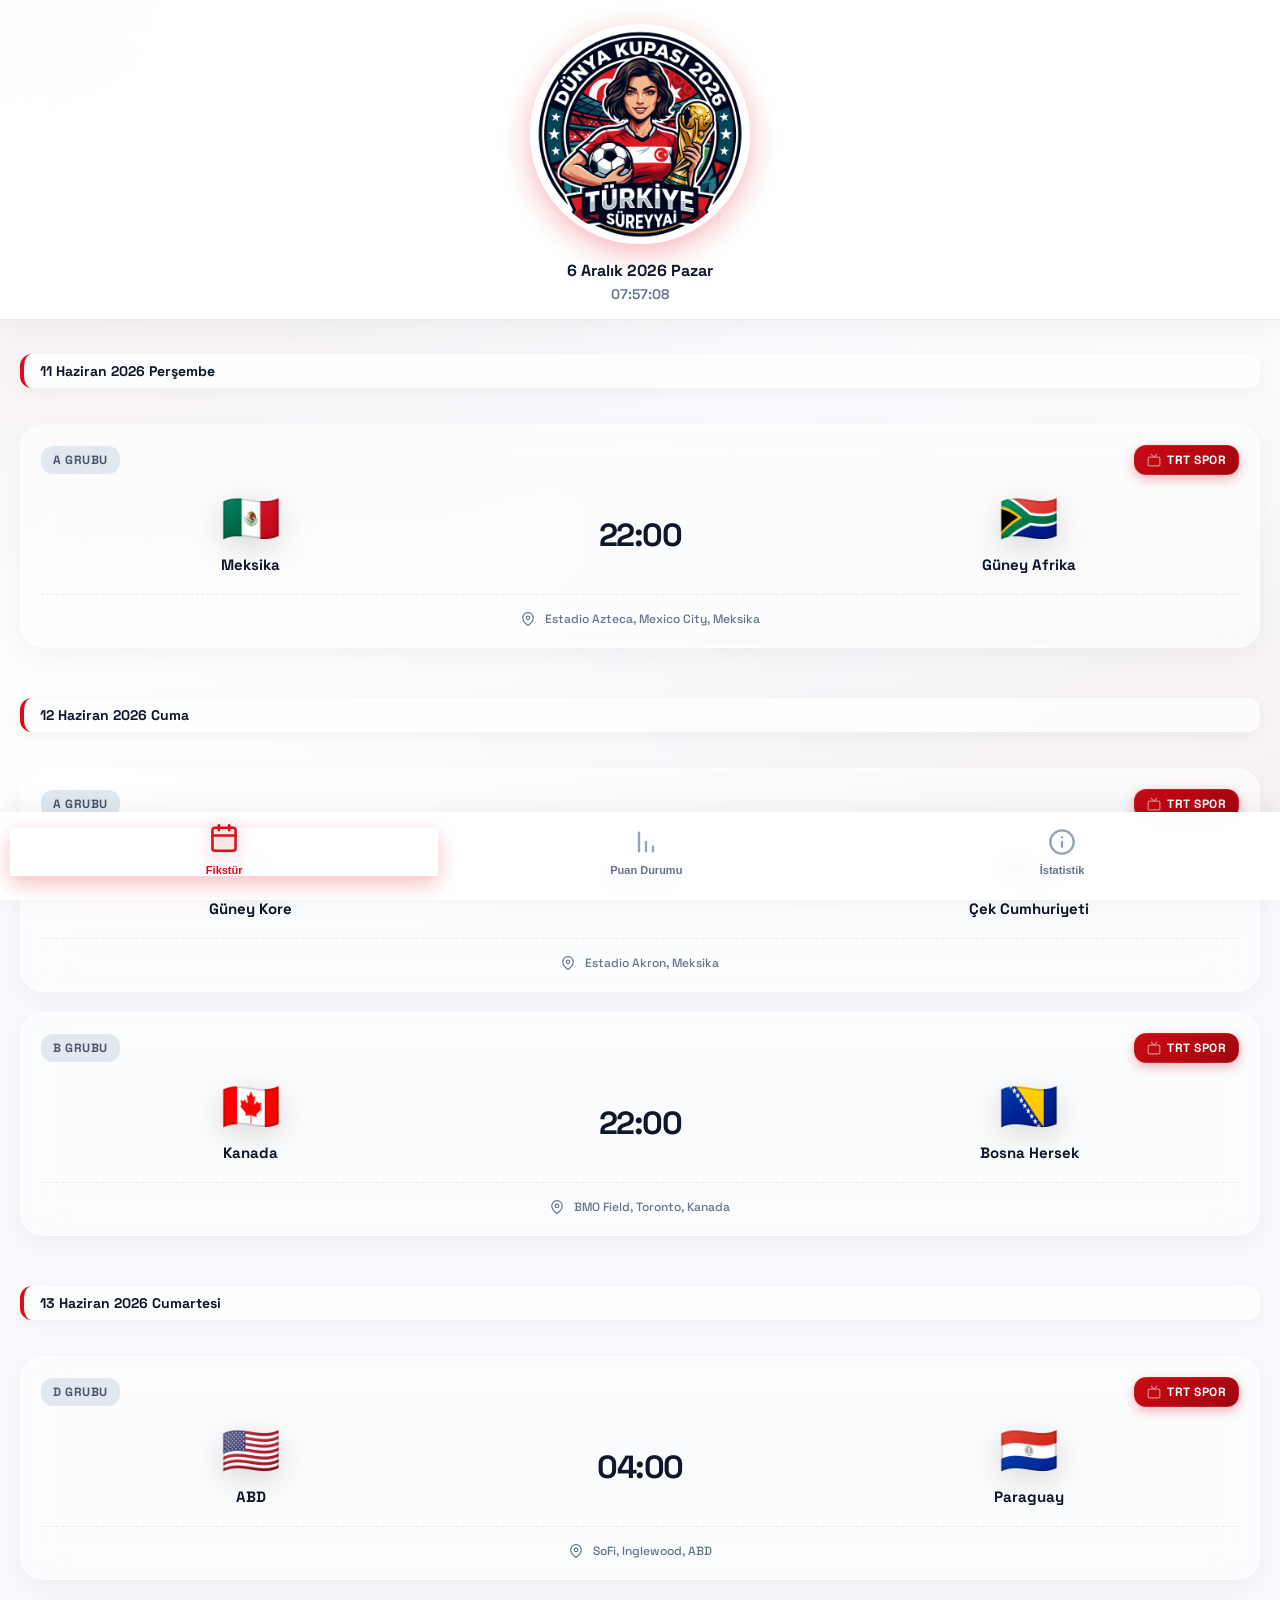
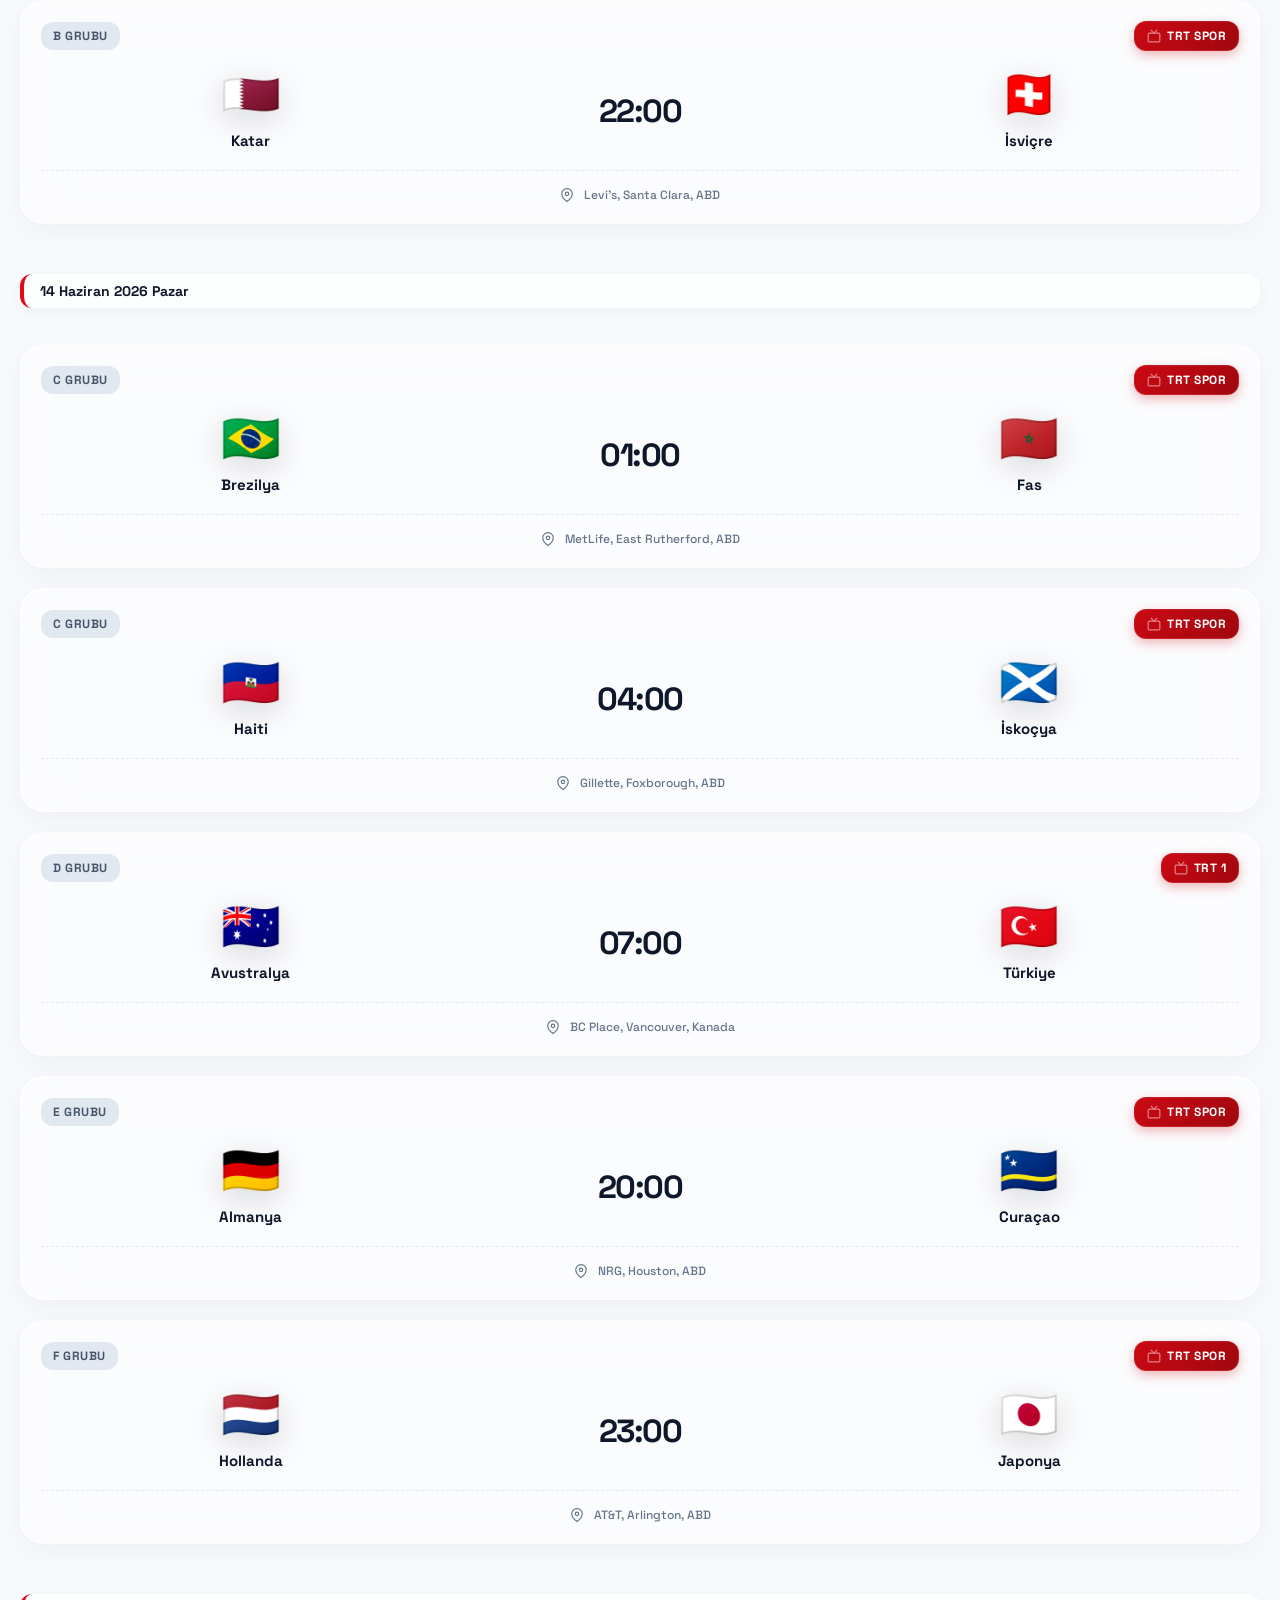
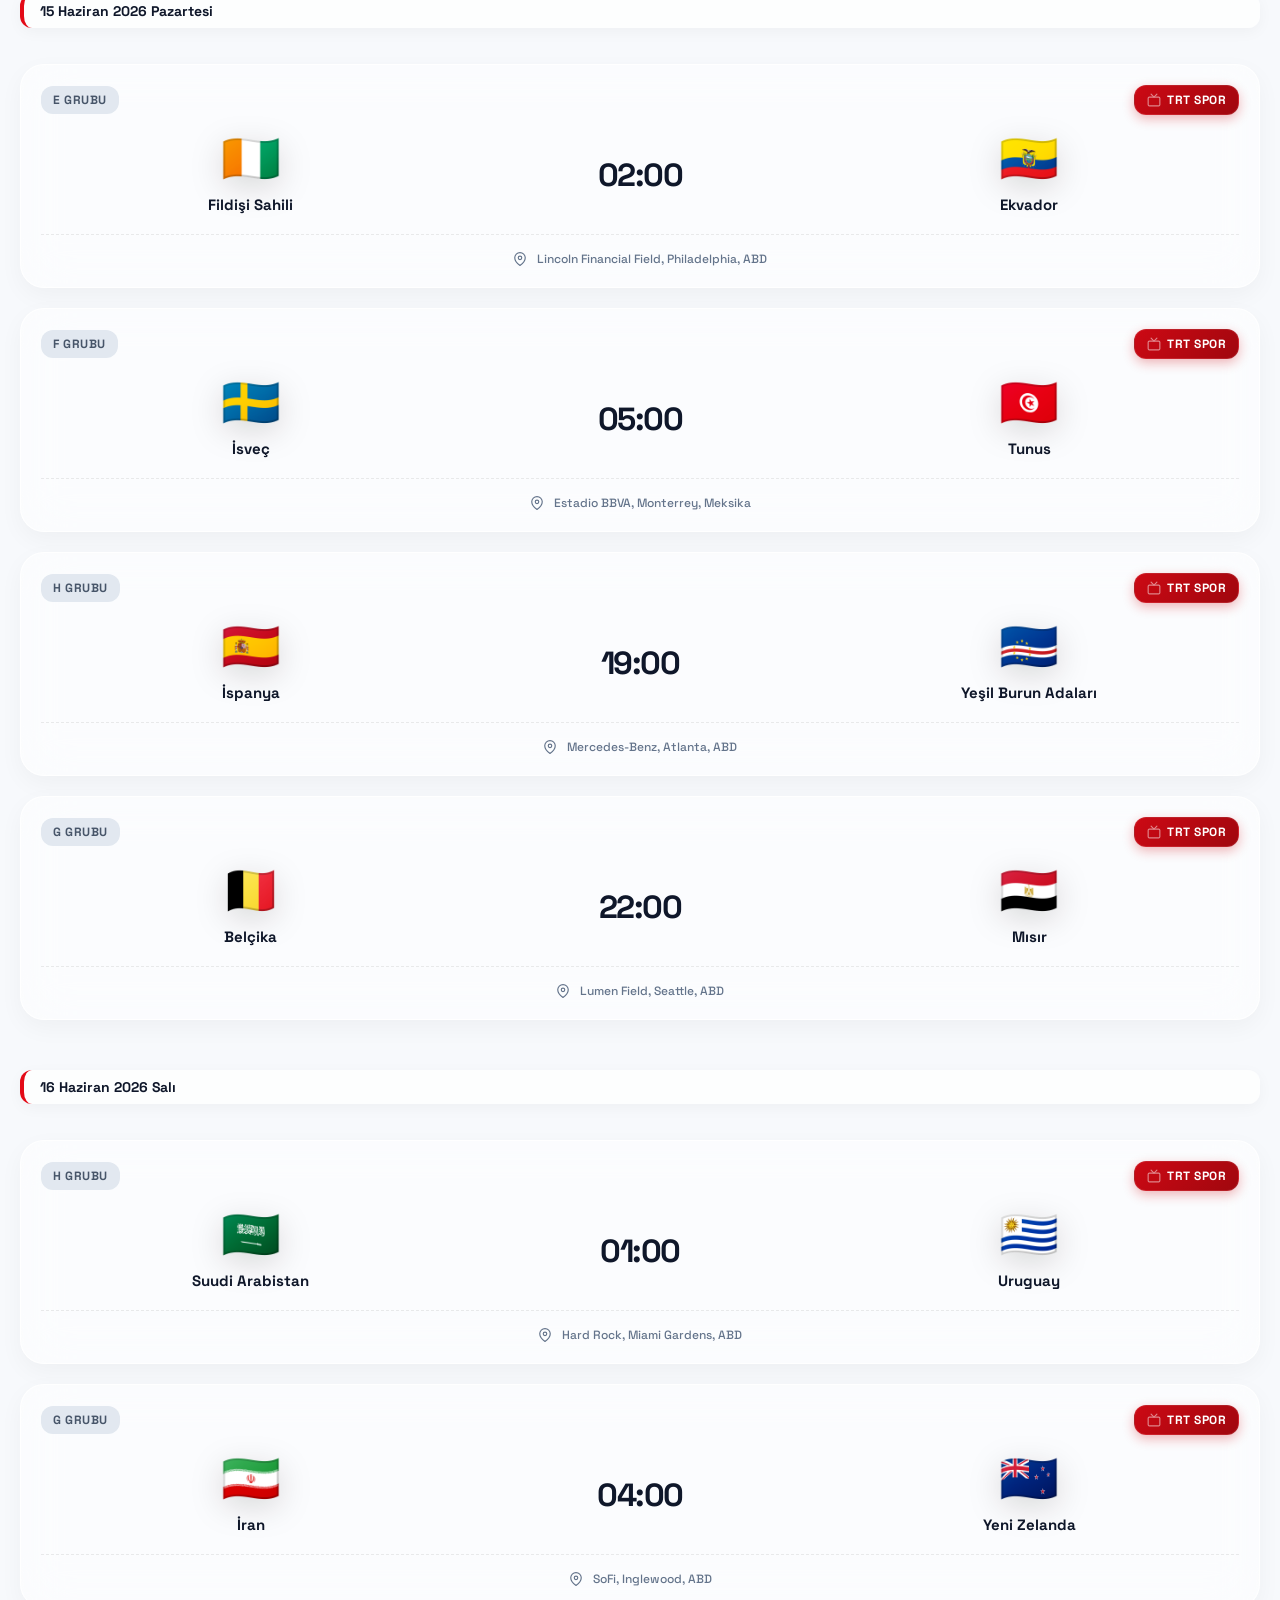
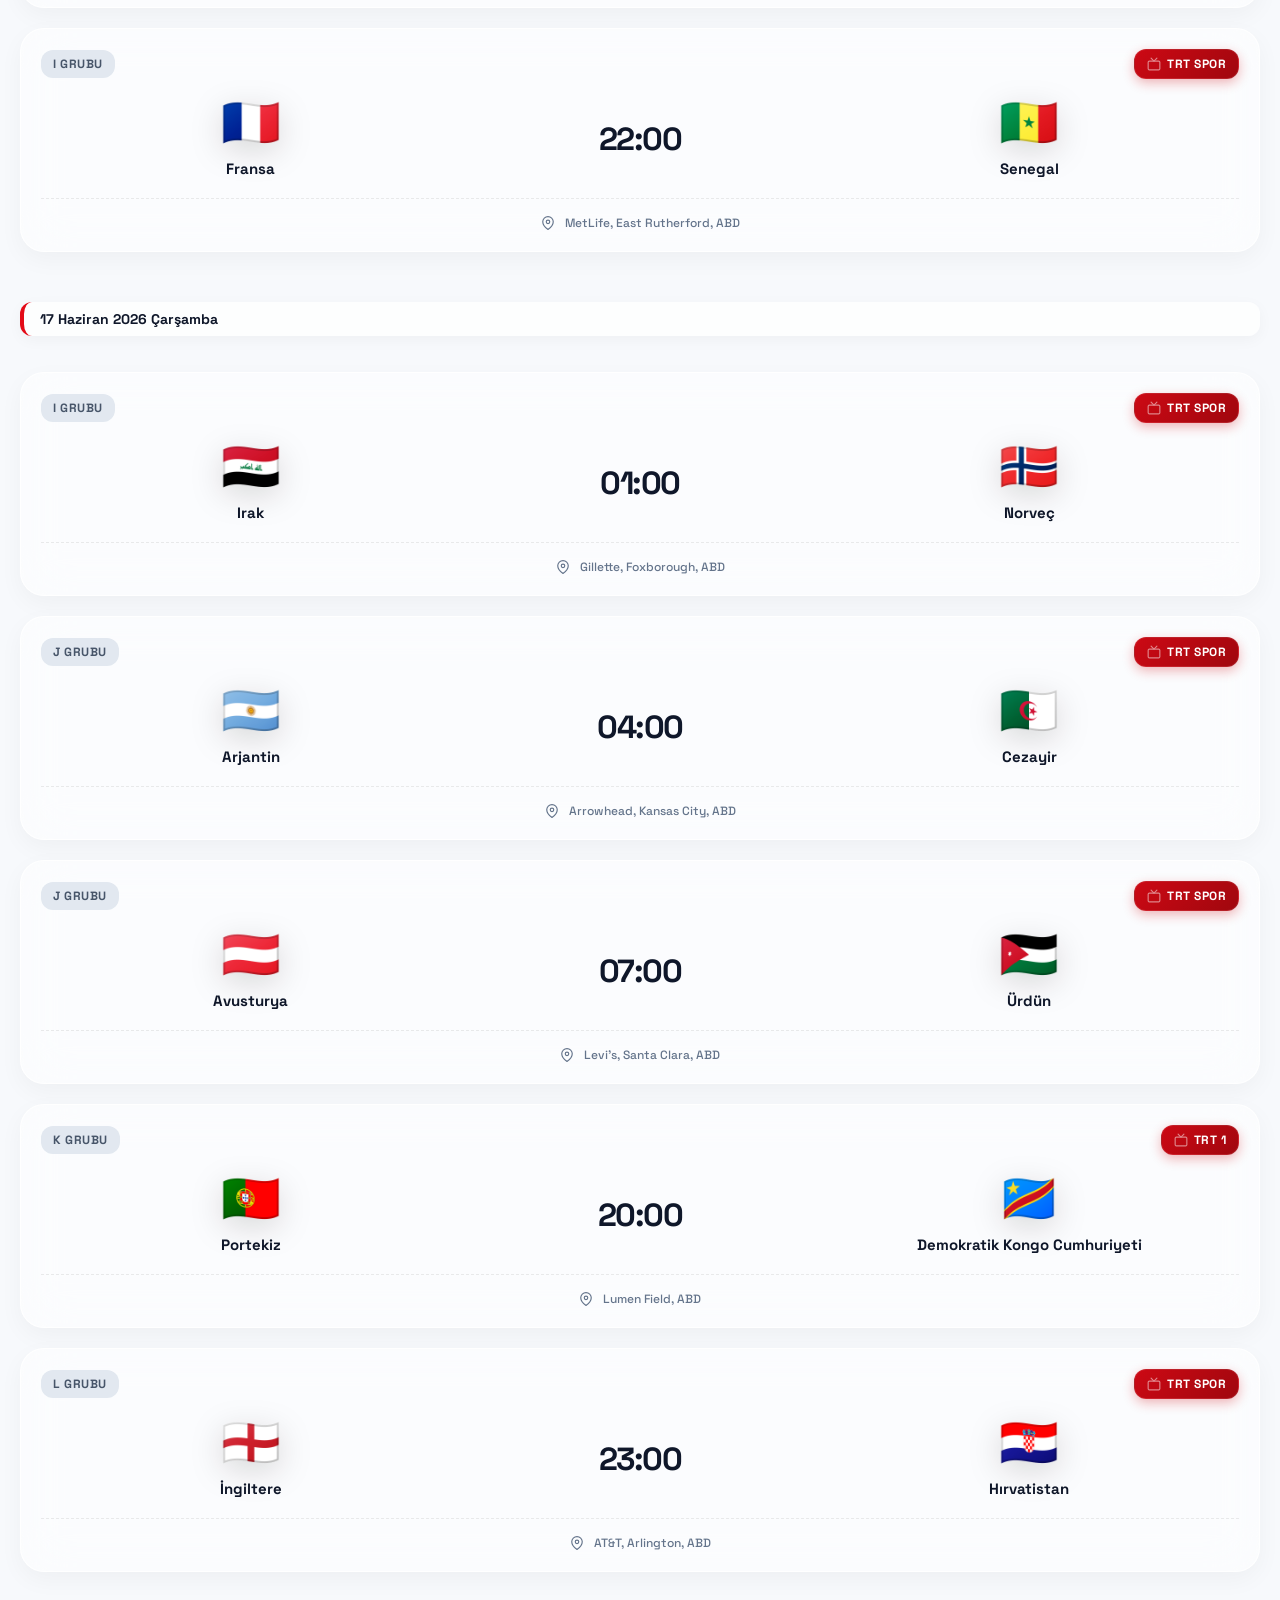
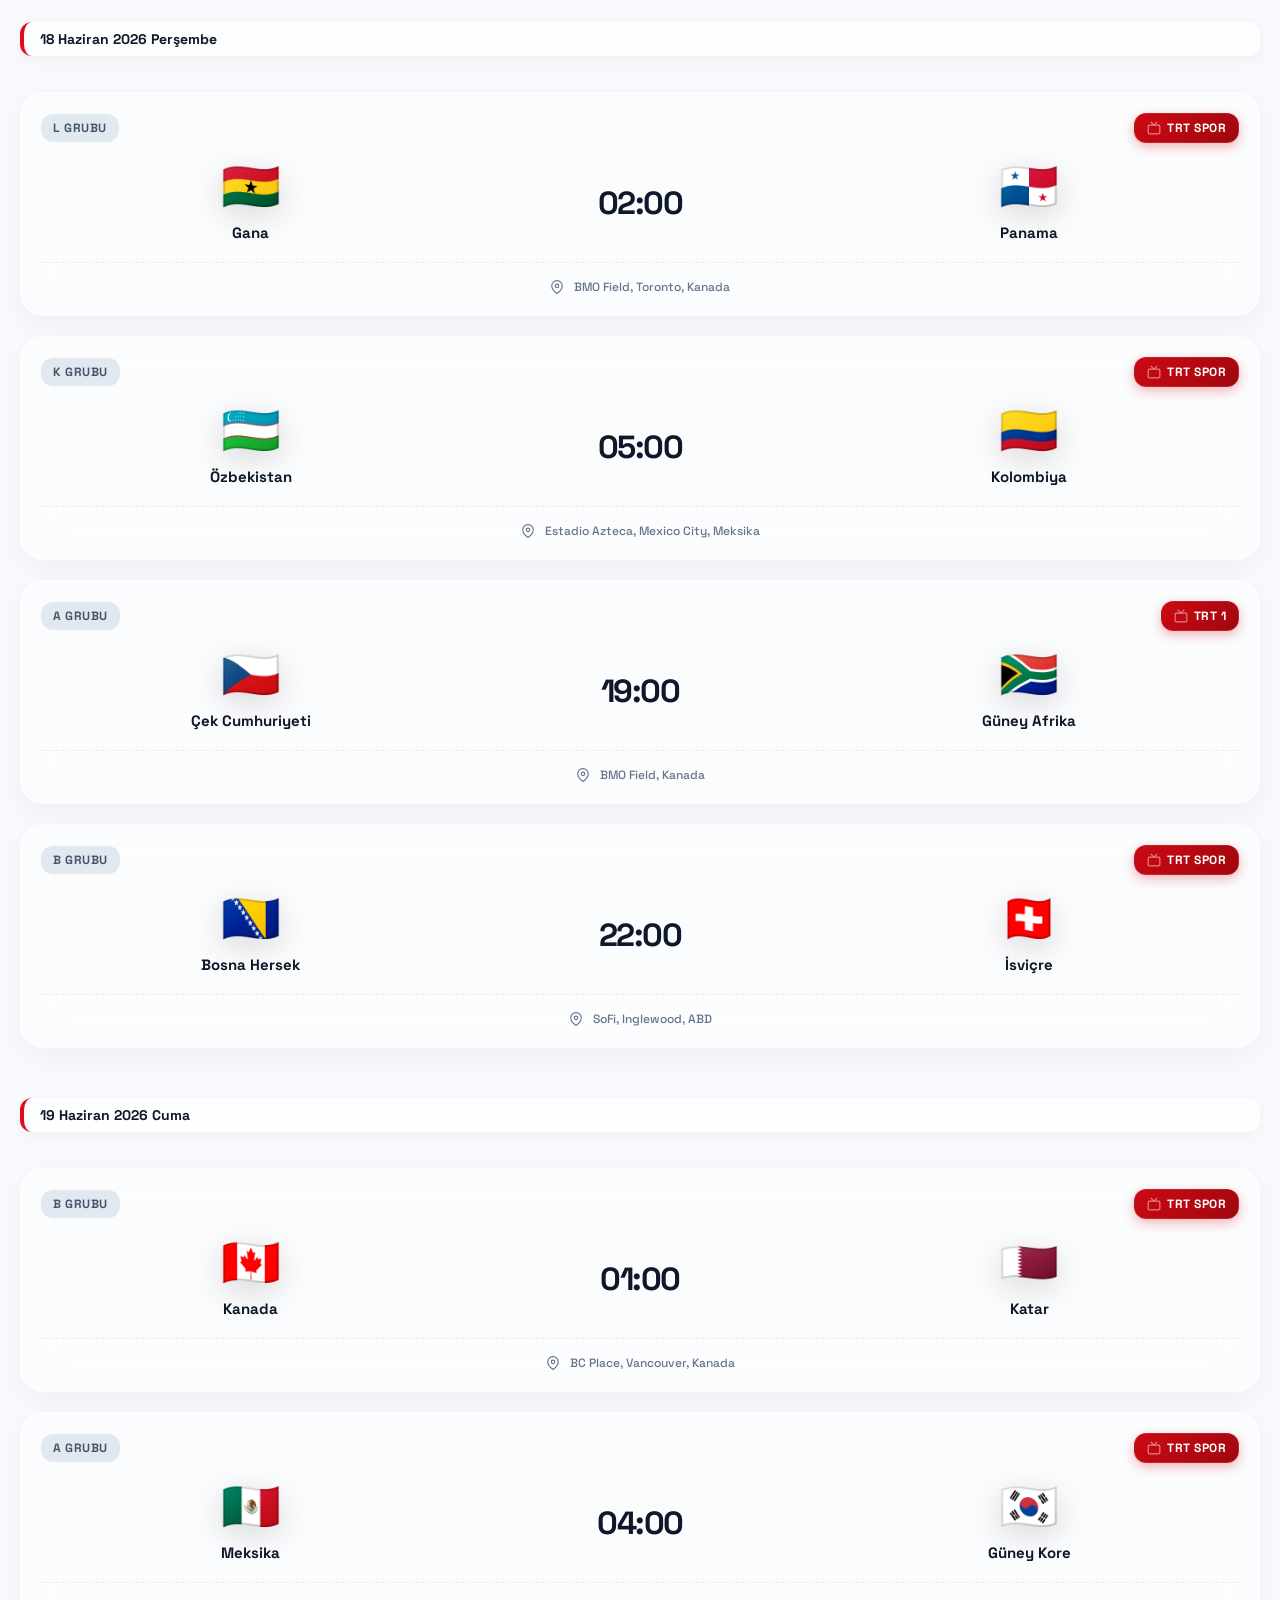
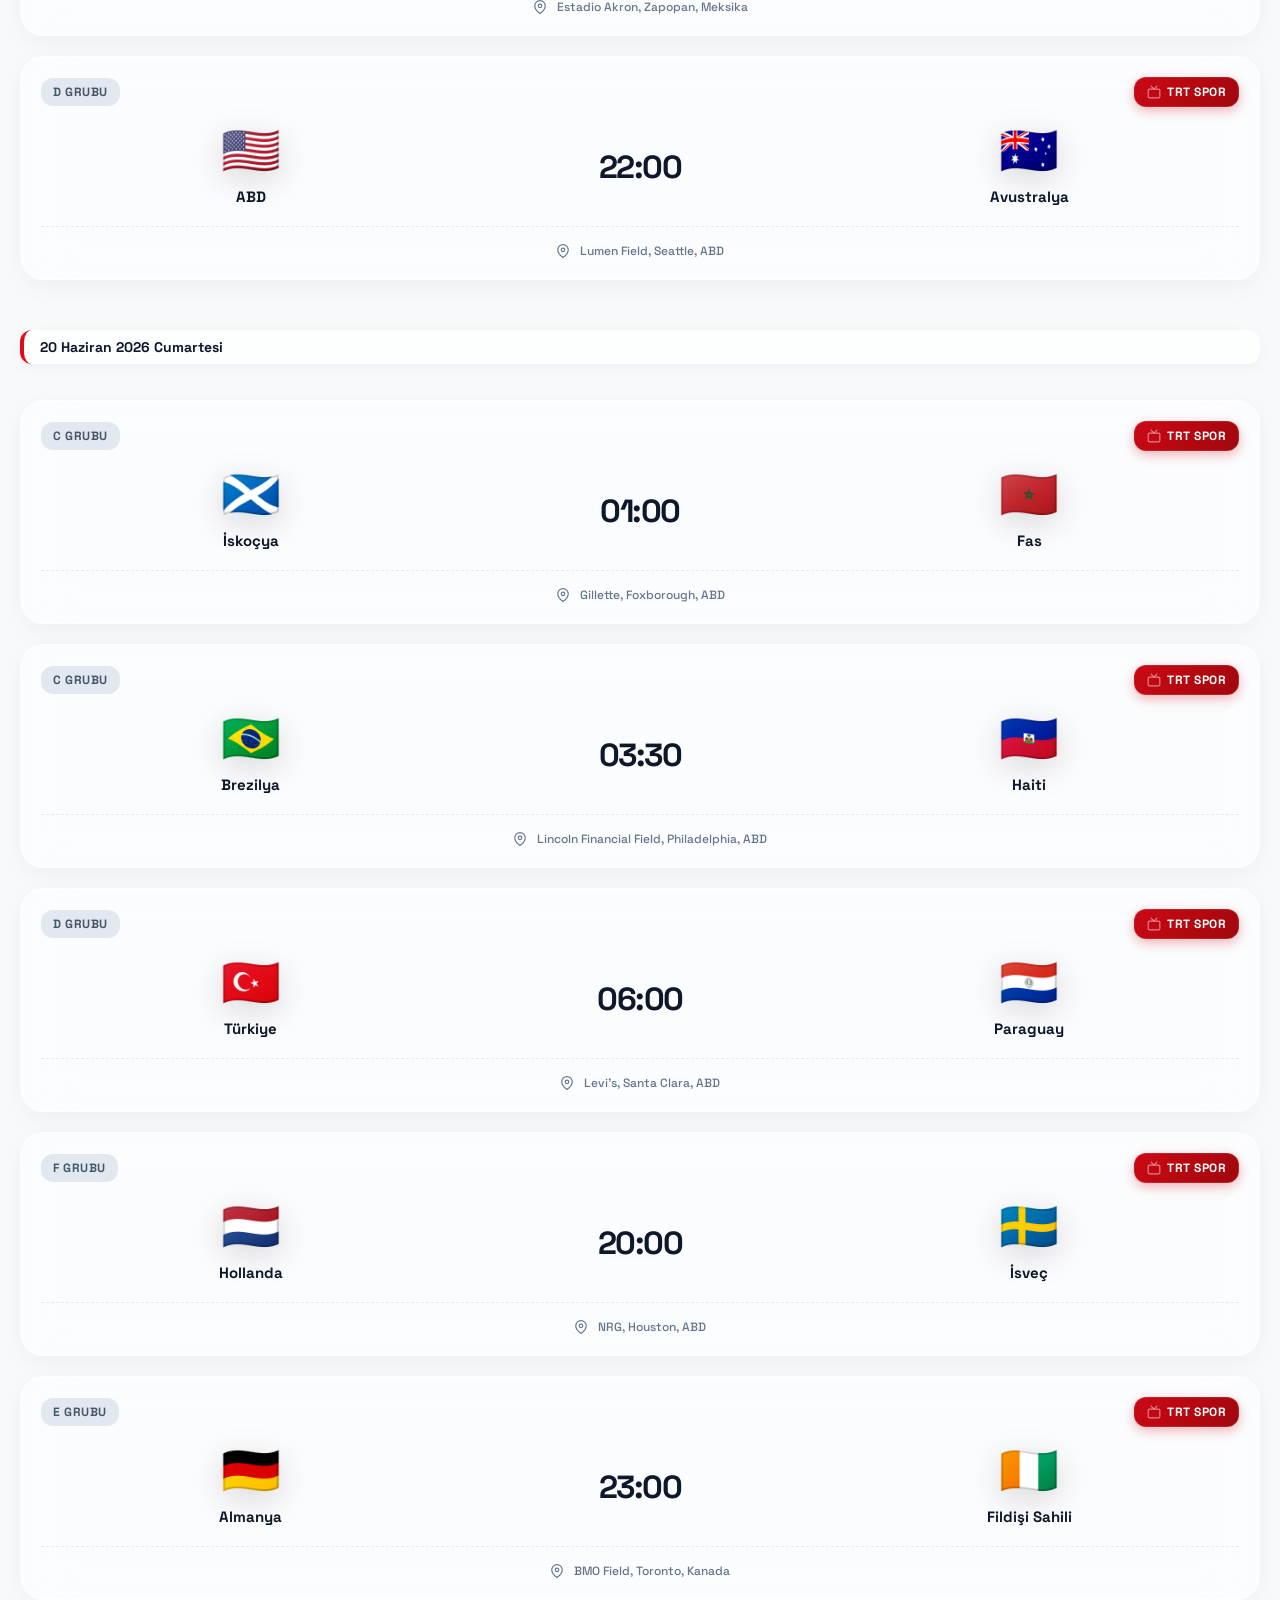
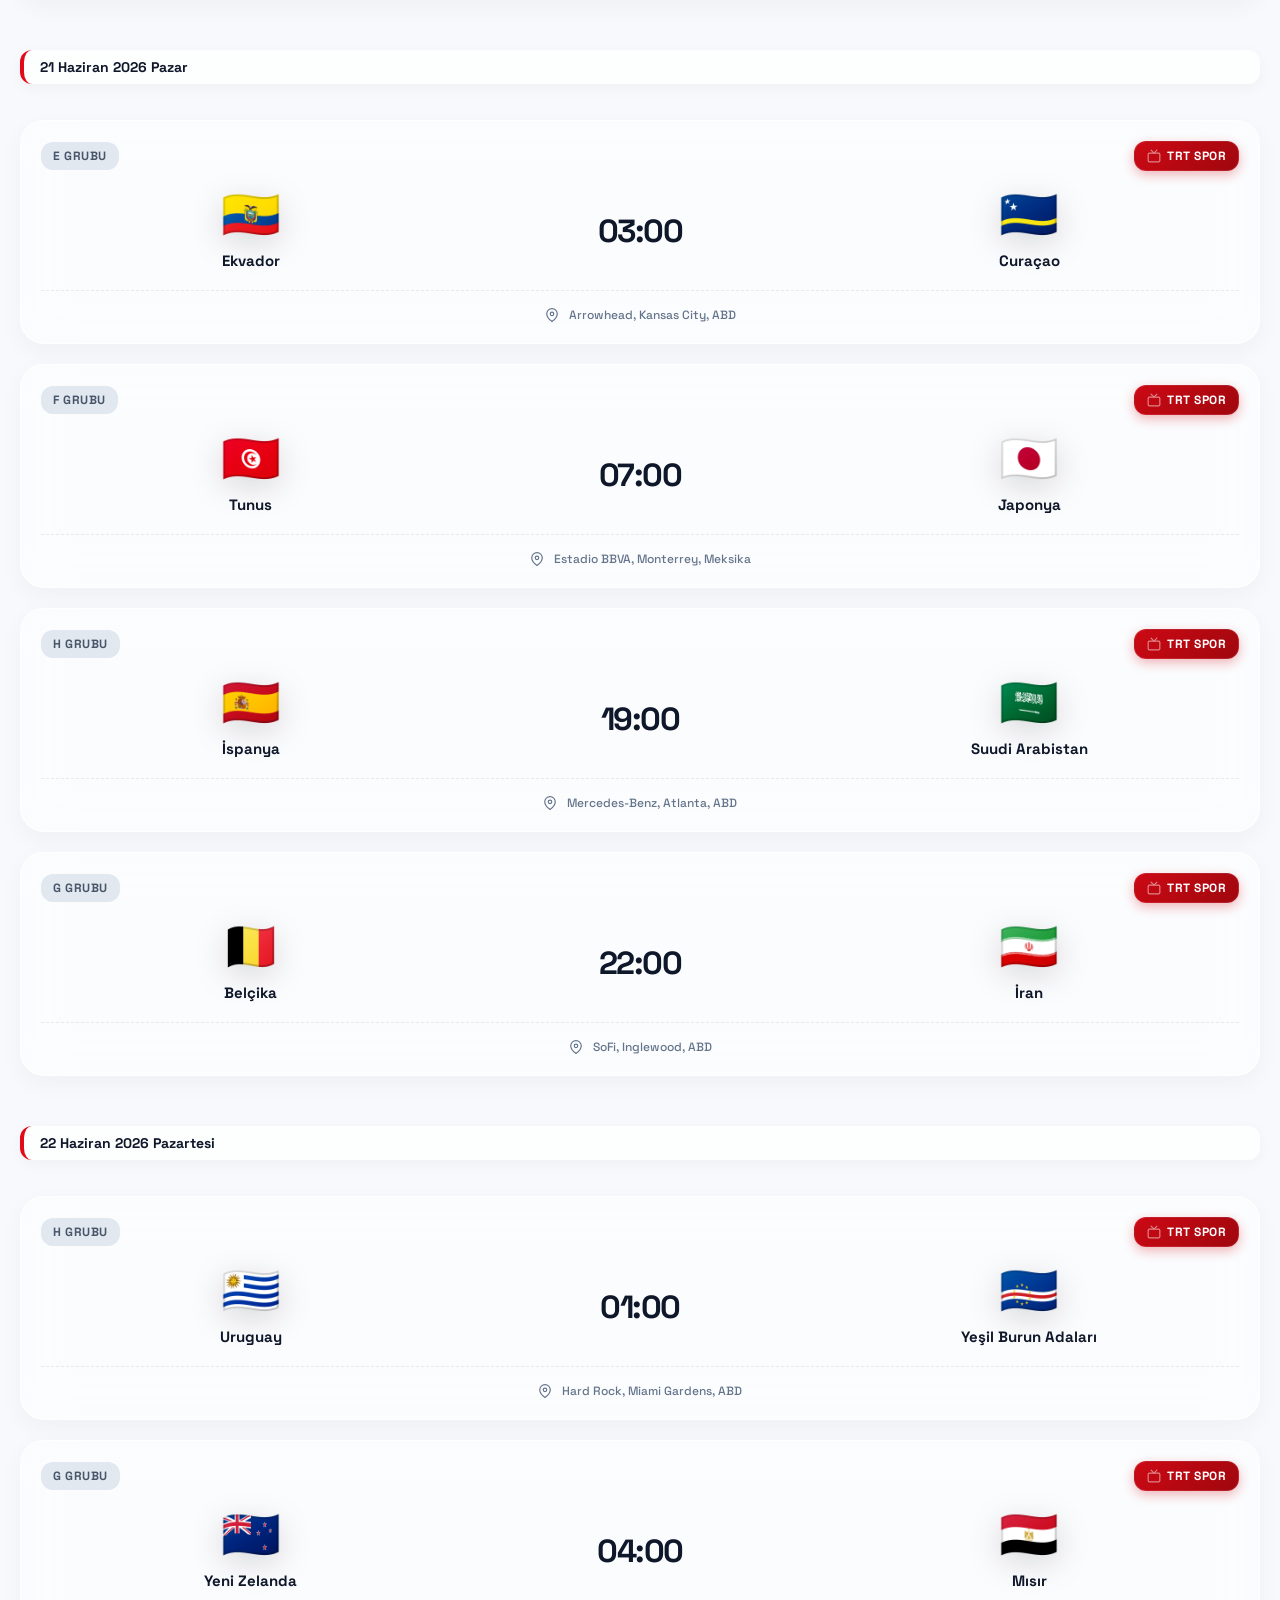
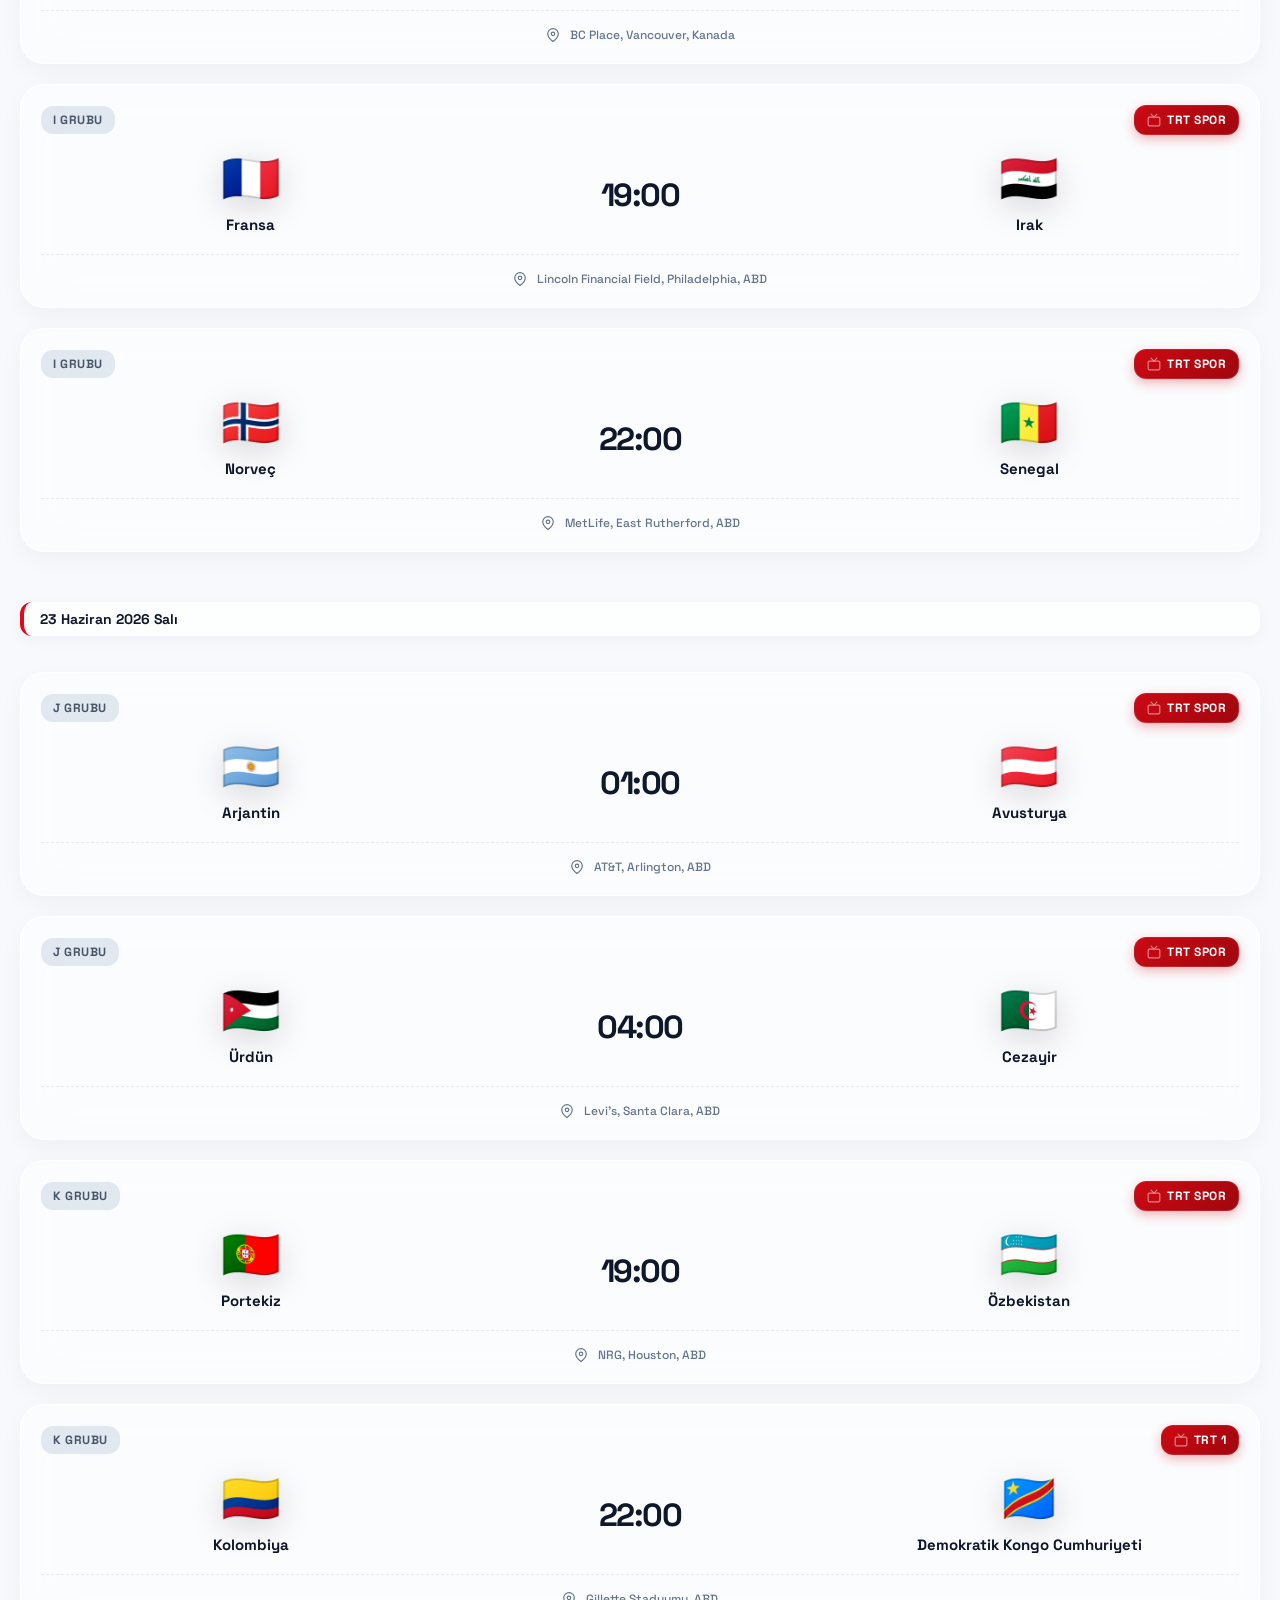
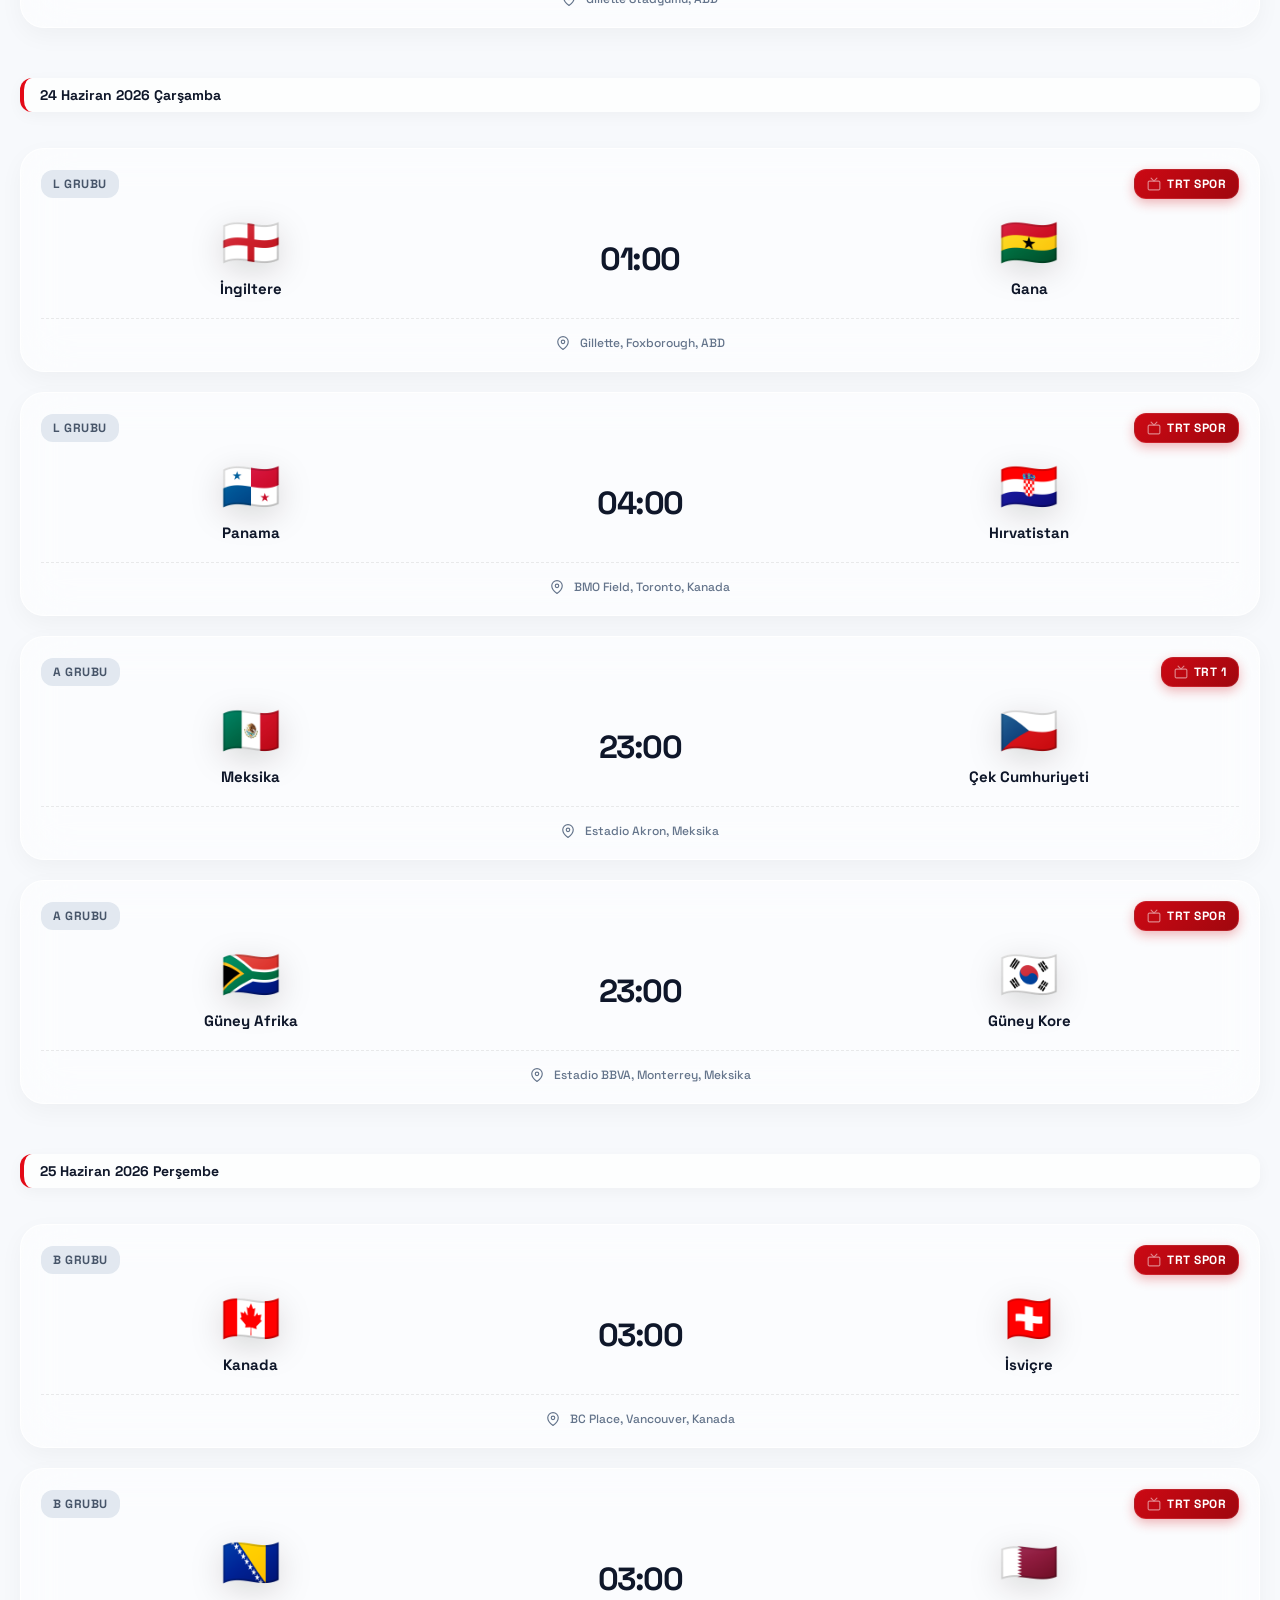
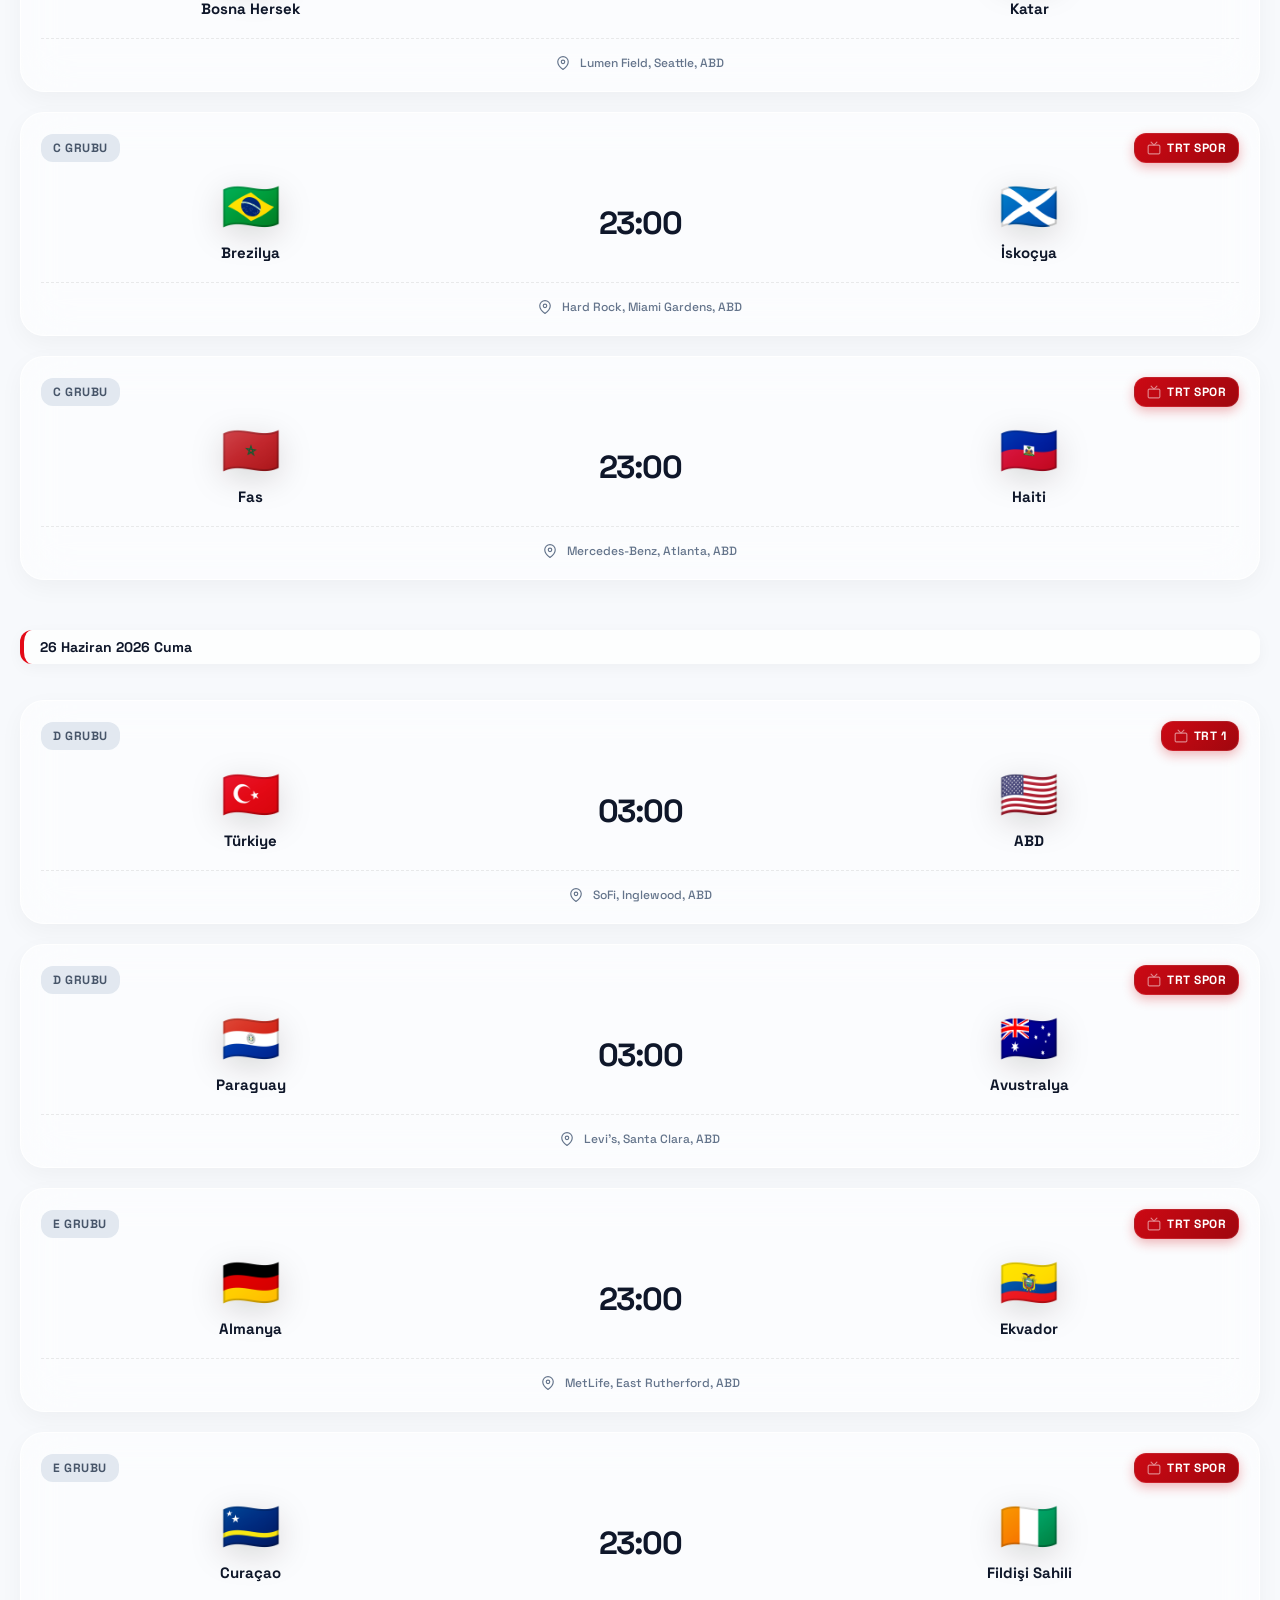
==== commit 1b220a85: "Populate standings tab with exact 2026 World Cup group stage teams" ====
--- a/index.html
+++ b/index.html
@@ -31,390 +31,378 @@
         <!-- Standings Tab -->
         <section id="tab-standings" class="tab-content">
 
-            <h2 class="section-title">A Grubu</h2>
-            <table class="mockup-table">
-                <thead>
-                    <tr>
-                        <th>Takım</th>
-                        <th>O</th>
-                        <th>G</th>
-                        <th>B</th>
-                        <th>M</th>
-                        <th>P</th>
-                    </tr>
-                </thead>
-                <tbody>
-                    <tr>
-                        <td class="team-cell"><span class="flag">🌍</span> 1. Takım</td>
-                        <td>0</td><td>0</td><td>0</td><td>0</td><td>0</td>
-                    </tr>
-                    <tr>
-                        <td class="team-cell"><span class="flag">🌍</span> 2. Takım</td>
-                        <td>0</td><td>0</td><td>0</td><td>0</td><td>0</td>
-                    </tr>
-                    <tr>
-                        <td class="team-cell"><span class="flag">🌍</span> 3. Takım</td>
-                        <td>0</td><td>0</td><td>0</td><td>0</td><td>0</td>
-                    </tr>
-                    <tr>
-                        <td class="team-cell"><span class="flag">🌍</span> 4. Takım</td>
-                        <td>0</td><td>0</td><td>0</td><td>0</td><td>0</td>
-                    </tr>
-                </tbody>
-            </table>
-
-            <h2 class="section-title">B Grubu</h2>
-            <table class="mockup-table">
-                <thead>
-                    <tr>
-                        <th>Takım</th>
-                        <th>O</th>
-                        <th>G</th>
-                        <th>B</th>
-                        <th>M</th>
-                        <th>P</th>
-                    </tr>
-                </thead>
-                <tbody>
-                    <tr>
-                        <td class="team-cell"><span class="flag">🌍</span> 1. Takım</td>
-                        <td>0</td><td>0</td><td>0</td><td>0</td><td>0</td>
-                    </tr>
-                    <tr>
-                        <td class="team-cell"><span class="flag">🌍</span> 2. Takım</td>
-                        <td>0</td><td>0</td><td>0</td><td>0</td><td>0</td>
-                    </tr>
-                    <tr>
-                        <td class="team-cell"><span class="flag">🌍</span> 3. Takım</td>
-                        <td>0</td><td>0</td><td>0</td><td>0</td><td>0</td>
-                    </tr>
-                    <tr>
-                        <td class="team-cell"><span class="flag">🌍</span> 4. Takım</td>
-                        <td>0</td><td>0</td><td>0</td><td>0</td><td>0</td>
-                    </tr>
-                </tbody>
-            </table>
-
-            <h2 class="section-title">C Grubu</h2>
-            <table class="mockup-table">
-                <thead>
-                    <tr>
-                        <th>Takım</th>
-                        <th>O</th>
-                        <th>G</th>
-                        <th>B</th>
-                        <th>M</th>
-                        <th>P</th>
-                    </tr>
-                </thead>
-                <tbody>
-                    <tr>
-                        <td class="team-cell"><span class="flag">🌍</span> 1. Takım</td>
-                        <td>0</td><td>0</td><td>0</td><td>0</td><td>0</td>
-                    </tr>
-                    <tr>
-                        <td class="team-cell"><span class="flag">🌍</span> 2. Takım</td>
-                        <td>0</td><td>0</td><td>0</td><td>0</td><td>0</td>
-                    </tr>
-                    <tr>
-                        <td class="team-cell"><span class="flag">🌍</span> 3. Takım</td>
-                        <td>0</td><td>0</td><td>0</td><td>0</td><td>0</td>
-                    </tr>
-                    <tr>
-                        <td class="team-cell"><span class="flag">🌍</span> 4. Takım</td>
-                        <td>0</td><td>0</td><td>0</td><td>0</td><td>0</td>
-                    </tr>
-                </tbody>
-            </table>
-
-            <h2 class="section-title">D Grubu</h2>
-            <table class="mockup-table">
-                <thead>
-                    <tr>
-                        <th>Takım</th>
-                        <th>O</th>
-                        <th>G</th>
-                        <th>B</th>
-                        <th>M</th>
-                        <th>P</th>
-                    </tr>
-                </thead>
-                <tbody>
-                    <tr>
-                        <td class="team-cell"><span class="flag">🌍</span> 1. Takım</td>
-                        <td>0</td><td>0</td><td>0</td><td>0</td><td>0</td>
-                    </tr>
-                    <tr>
-                        <td class="team-cell"><span class="flag">🌍</span> 2. Takım</td>
-                        <td>0</td><td>0</td><td>0</td><td>0</td><td>0</td>
-                    </tr>
-                    <tr>
-                        <td class="team-cell"><span class="flag">🌍</span> 3. Takım</td>
-                        <td>0</td><td>0</td><td>0</td><td>0</td><td>0</td>
-                    </tr>
-                    <tr>
-                        <td class="team-cell"><span class="flag">🌍</span> 4. Takım</td>
-                        <td>0</td><td>0</td><td>0</td><td>0</td><td>0</td>
-                    </tr>
-                </tbody>
-            </table>
-
-            <h2 class="section-title">E Grubu</h2>
-            <table class="mockup-table">
-                <thead>
-                    <tr>
-                        <th>Takım</th>
-                        <th>O</th>
-                        <th>G</th>
-                        <th>B</th>
-                        <th>M</th>
-                        <th>P</th>
-                    </tr>
-                </thead>
-                <tbody>
-                    <tr>
-                        <td class="team-cell"><span class="flag">🌍</span> 1. Takım</td>
-                        <td>0</td><td>0</td><td>0</td><td>0</td><td>0</td>
-                    </tr>
-                    <tr>
-                        <td class="team-cell"><span class="flag">🌍</span> 2. Takım</td>
-                        <td>0</td><td>0</td><td>0</td><td>0</td><td>0</td>
-                    </tr>
-                    <tr>
-                        <td class="team-cell"><span class="flag">🌍</span> 3. Takım</td>
-                        <td>0</td><td>0</td><td>0</td><td>0</td><td>0</td>
-                    </tr>
-                    <tr>
-                        <td class="team-cell"><span class="flag">🌍</span> 4. Takım</td>
-                        <td>0</td><td>0</td><td>0</td><td>0</td><td>0</td>
-                    </tr>
-                </tbody>
-            </table>
-
-            <h2 class="section-title">F Grubu</h2>
-            <table class="mockup-table">
-                <thead>
-                    <tr>
-                        <th>Takım</th>
-                        <th>O</th>
-                        <th>G</th>
-                        <th>B</th>
-                        <th>M</th>
-                        <th>P</th>
-                    </tr>
-                </thead>
-                <tbody>
-                    <tr>
-                        <td class="team-cell"><span class="flag">🌍</span> 1. Takım</td>
-                        <td>0</td><td>0</td><td>0</td><td>0</td><td>0</td>
-                    </tr>
-                    <tr>
-                        <td class="team-cell"><span class="flag">🌍</span> 2. Takım</td>
-                        <td>0</td><td>0</td><td>0</td><td>0</td><td>0</td>
-                    </tr>
-                    <tr>
-                        <td class="team-cell"><span class="flag">🌍</span> 3. Takım</td>
-                        <td>0</td><td>0</td><td>0</td><td>0</td><td>0</td>
-                    </tr>
-                    <tr>
-                        <td class="team-cell"><span class="flag">🌍</span> 4. Takım</td>
-                        <td>0</td><td>0</td><td>0</td><td>0</td><td>0</td>
-                    </tr>
-                </tbody>
-            </table>
-
-            <h2 class="section-title">G Grubu</h2>
-            <table class="mockup-table">
-                <thead>
-                    <tr>
-                        <th>Takım</th>
-                        <th>O</th>
-                        <th>G</th>
-                        <th>B</th>
-                        <th>M</th>
-                        <th>P</th>
-                    </tr>
-                </thead>
-                <tbody>
-                    <tr>
-                        <td class="team-cell"><span class="flag">🌍</span> 1. Takım</td>
-                        <td>0</td><td>0</td><td>0</td><td>0</td><td>0</td>
-                    </tr>
-                    <tr>
-                        <td class="team-cell"><span class="flag">🌍</span> 2. Takım</td>
-                        <td>0</td><td>0</td><td>0</td><td>0</td><td>0</td>
-                    </tr>
-                    <tr>
-                        <td class="team-cell"><span class="flag">🌍</span> 3. Takım</td>
-                        <td>0</td><td>0</td><td>0</td><td>0</td><td>0</td>
-                    </tr>
-                    <tr>
-                        <td class="team-cell"><span class="flag">🌍</span> 4. Takım</td>
-                        <td>0</td><td>0</td><td>0</td><td>0</td><td>0</td>
-                    </tr>
-                </tbody>
-            </table>
-
-            <h2 class="section-title">H Grubu</h2>
-            <table class="mockup-table">
-                <thead>
-                    <tr>
-                        <th>Takım</th>
-                        <th>O</th>
-                        <th>G</th>
-                        <th>B</th>
-                        <th>M</th>
-                        <th>P</th>
-                    </tr>
-                </thead>
-                <tbody>
-                    <tr>
-                        <td class="team-cell"><span class="flag">🌍</span> 1. Takım</td>
-                        <td>0</td><td>0</td><td>0</td><td>0</td><td>0</td>
-                    </tr>
-                    <tr>
-                        <td class="team-cell"><span class="flag">🌍</span> 2. Takım</td>
-                        <td>0</td><td>0</td><td>0</td><td>0</td><td>0</td>
-                    </tr>
-                    <tr>
-                        <td class="team-cell"><span class="flag">🌍</span> 3. Takım</td>
-                        <td>0</td><td>0</td><td>0</td><td>0</td><td>0</td>
-                    </tr>
-                    <tr>
-                        <td class="team-cell"><span class="flag">🌍</span> 4. Takım</td>
-                        <td>0</td><td>0</td><td>0</td><td>0</td><td>0</td>
-                    </tr>
-                </tbody>
-            </table>
-
-            <h2 class="section-title">I Grubu</h2>
-            <table class="mockup-table">
-                <thead>
-                    <tr>
-                        <th>Takım</th>
-                        <th>O</th>
-                        <th>G</th>
-                        <th>B</th>
-                        <th>M</th>
-                        <th>P</th>
-                    </tr>
-                </thead>
-                <tbody>
-                    <tr>
-                        <td class="team-cell"><span class="flag">🌍</span> 1. Takım</td>
-                        <td>0</td><td>0</td><td>0</td><td>0</td><td>0</td>
-                    </tr>
-                    <tr>
-                        <td class="team-cell"><span class="flag">🌍</span> 2. Takım</td>
-                        <td>0</td><td>0</td><td>0</td><td>0</td><td>0</td>
-                    </tr>
-                    <tr>
-                        <td class="team-cell"><span class="flag">🌍</span> 3. Takım</td>
-                        <td>0</td><td>0</td><td>0</td><td>0</td><td>0</td>
-                    </tr>
-                    <tr>
-                        <td class="team-cell"><span class="flag">🌍</span> 4. Takım</td>
-                        <td>0</td><td>0</td><td>0</td><td>0</td><td>0</td>
-                    </tr>
-                </tbody>
-            </table>
-
-            <h2 class="section-title">J Grubu</h2>
-            <table class="mockup-table">
-                <thead>
-                    <tr>
-                        <th>Takım</th>
-                        <th>O</th>
-                        <th>G</th>
-                        <th>B</th>
-                        <th>M</th>
-                        <th>P</th>
-                    </tr>
-                </thead>
-                <tbody>
-                    <tr>
-                        <td class="team-cell"><span class="flag">🌍</span> 1. Takım</td>
-                        <td>0</td><td>0</td><td>0</td><td>0</td><td>0</td>
-                    </tr>
-                    <tr>
-                        <td class="team-cell"><span class="flag">🌍</span> 2. Takım</td>
-                        <td>0</td><td>0</td><td>0</td><td>0</td><td>0</td>
-                    </tr>
-                    <tr>
-                        <td class="team-cell"><span class="flag">🌍</span> 3. Takım</td>
-                        <td>0</td><td>0</td><td>0</td><td>0</td><td>0</td>
-                    </tr>
-                    <tr>
-                        <td class="team-cell"><span class="flag">🌍</span> 4. Takım</td>
-                        <td>0</td><td>0</td><td>0</td><td>0</td><td>0</td>
-                    </tr>
-                </tbody>
-            </table>
-
-            <h2 class="section-title">K Grubu</h2>
-            <table class="mockup-table">
-                <thead>
-                    <tr>
-                        <th>Takım</th>
-                        <th>O</th>
-                        <th>G</th>
-                        <th>B</th>
-                        <th>M</th>
-                        <th>P</th>
-                    </tr>
-                </thead>
-                <tbody>
-                    <tr>
-                        <td class="team-cell"><span class="flag">🌍</span> 1. Takım</td>
-                        <td>0</td><td>0</td><td>0</td><td>0</td><td>0</td>
-                    </tr>
-                    <tr>
-                        <td class="team-cell"><span class="flag">🌍</span> 2. Takım</td>
-                        <td>0</td><td>0</td><td>0</td><td>0</td><td>0</td>
-                    </tr>
-                    <tr>
-                        <td class="team-cell"><span class="flag">🌍</span> 3. Takım</td>
-                        <td>0</td><td>0</td><td>0</td><td>0</td><td>0</td>
-                    </tr>
-                    <tr>
-                        <td class="team-cell"><span class="flag">🌍</span> 4. Takım</td>
-                        <td>0</td><td>0</td><td>0</td><td>0</td><td>0</td>
-                    </tr>
-                </tbody>
-            </table>
-
-            <h2 class="section-title">L Grubu</h2>
-            <table class="mockup-table">
-                <thead>
-                    <tr>
-                        <th>Takım</th>
-                        <th>O</th>
-                        <th>G</th>
-                        <th>B</th>
-                        <th>M</th>
-                        <th>P</th>
-                    </tr>
-                </thead>
-                <tbody>
-                    <tr>
-                        <td class="team-cell"><span class="flag">🌍</span> 1. Takım</td>
-                        <td>0</td><td>0</td><td>0</td><td>0</td><td>0</td>
-                    </tr>
-                    <tr>
-                        <td class="team-cell"><span class="flag">🌍</span> 2. Takım</td>
-                        <td>0</td><td>0</td><td>0</td><td>0</td><td>0</td>
-                    </tr>
-                    <tr>
-                        <td class="team-cell"><span class="flag">🌍</span> 3. Takım</td>
-                        <td>0</td><td>0</td><td>0</td><td>0</td><td>0</td>
-                    </tr>
-                    <tr>
-                        <td class="team-cell"><span class="flag">🌍</span> 4. Takım</td>
-                        <td>0</td><td>0</td><td>0</td><td>0</td><td>0</td>
-                    </tr>
-                </tbody>
-            </table>
-
+            <h2 class="section-title">${g}</h2>
+            <table class="mockup-table">
+                <thead>
+                    <tr>
+                        <th>Takım</th>
+                        <th>O</th>
+                        <th>G</th>
+                        <th>B</th>
+                        <th>M</th>
+                        <th>P</th>
+                    </tr>
+                </thead>
+                <tbody>
+                    <tr>
+                        <td class="team-cell"><span class="flag">${flag}</span> ${name}</td>
+                        <td>0</td><td>0</td><td>0</td><td>0</td><td>0</td>
+                    </tr>
+                    <tr>
+                        <td class="team-cell"><span class="flag">${flag}</span> ${name}</td>
+                        <td>0</td><td>0</td><td>0</td><td>0</td><td>0</td>
+                    </tr>
+                    <tr>
+                        <td class="team-cell"><span class="flag">${flag}</span> ${name}</td>
+                        <td>0</td><td>0</td><td>0</td><td>0</td><td>0</td>
+                    </tr>
+                    <tr>
+                        <td class="team-cell"><span class="flag">${flag}</span> ${name}</td>
+                        <td>0</td><td>0</td><td>0</td><td>0</td><td>0</td>
+                    </tr>
+                </tbody>
+            </table>
+            <h2 class="section-title">${g}</h2>
+            <table class="mockup-table">
+                <thead>
+                    <tr>
+                        <th>Takım</th>
+                        <th>O</th>
+                        <th>G</th>
+                        <th>B</th>
+                        <th>M</th>
+                        <th>P</th>
+                    </tr>
+                </thead>
+                <tbody>
+                    <tr>
+                        <td class="team-cell"><span class="flag">${flag}</span> ${name}</td>
+                        <td>0</td><td>0</td><td>0</td><td>0</td><td>0</td>
+                    </tr>
+                    <tr>
+                        <td class="team-cell"><span class="flag">${flag}</span> ${name}</td>
+                        <td>0</td><td>0</td><td>0</td><td>0</td><td>0</td>
+                    </tr>
+                    <tr>
+                        <td class="team-cell"><span class="flag">${flag}</span> ${name}</td>
+                        <td>0</td><td>0</td><td>0</td><td>0</td><td>0</td>
+                    </tr>
+                    <tr>
+                        <td class="team-cell"><span class="flag">${flag}</span> ${name}</td>
+                        <td>0</td><td>0</td><td>0</td><td>0</td><td>0</td>
+                    </tr>
+                </tbody>
+            </table>
+            <h2 class="section-title">${g}</h2>
+            <table class="mockup-table">
+                <thead>
+                    <tr>
+                        <th>Takım</th>
+                        <th>O</th>
+                        <th>G</th>
+                        <th>B</th>
+                        <th>M</th>
+                        <th>P</th>
+                    </tr>
+                </thead>
+                <tbody>
+                    <tr>
+                        <td class="team-cell"><span class="flag">${flag}</span> ${name}</td>
+                        <td>0</td><td>0</td><td>0</td><td>0</td><td>0</td>
+                    </tr>
+                    <tr>
+                        <td class="team-cell"><span class="flag">${flag}</span> ${name}</td>
+                        <td>0</td><td>0</td><td>0</td><td>0</td><td>0</td>
+                    </tr>
+                    <tr>
+                        <td class="team-cell"><span class="flag">${flag}</span> ${name}</td>
+                        <td>0</td><td>0</td><td>0</td><td>0</td><td>0</td>
+                    </tr>
+                    <tr>
+                        <td class="team-cell"><span class="flag">${flag}</span> ${name}</td>
+                        <td>0</td><td>0</td><td>0</td><td>0</td><td>0</td>
+                    </tr>
+                </tbody>
+            </table>
+            <h2 class="section-title">${g}</h2>
+            <table class="mockup-table">
+                <thead>
+                    <tr>
+                        <th>Takım</th>
+                        <th>O</th>
+                        <th>G</th>
+                        <th>B</th>
+                        <th>M</th>
+                        <th>P</th>
+                    </tr>
+                </thead>
+                <tbody>
+                    <tr>
+                        <td class="team-cell"><span class="flag">${flag}</span> ${name}</td>
+                        <td>0</td><td>0</td><td>0</td><td>0</td><td>0</td>
+                    </tr>
+                    <tr>
+                        <td class="team-cell"><span class="flag">${flag}</span> ${name}</td>
+                        <td>0</td><td>0</td><td>0</td><td>0</td><td>0</td>
+                    </tr>
+                    <tr>
+                        <td class="team-cell"><span class="flag">${flag}</span> ${name}</td>
+                        <td>0</td><td>0</td><td>0</td><td>0</td><td>0</td>
+                    </tr>
+                    <tr>
+                        <td class="team-cell"><span class="flag">${flag}</span> ${name}</td>
+                        <td>0</td><td>0</td><td>0</td><td>0</td><td>0</td>
+                    </tr>
+                </tbody>
+            </table>
+            <h2 class="section-title">${g}</h2>
+            <table class="mockup-table">
+                <thead>
+                    <tr>
+                        <th>Takım</th>
+                        <th>O</th>
+                        <th>G</th>
+                        <th>B</th>
+                        <th>M</th>
+                        <th>P</th>
+                    </tr>
+                </thead>
+                <tbody>
+                    <tr>
+                        <td class="team-cell"><span class="flag">${flag}</span> ${name}</td>
+                        <td>0</td><td>0</td><td>0</td><td>0</td><td>0</td>
+                    </tr>
+                    <tr>
+                        <td class="team-cell"><span class="flag">${flag}</span> ${name}</td>
+                        <td>0</td><td>0</td><td>0</td><td>0</td><td>0</td>
+                    </tr>
+                    <tr>
+                        <td class="team-cell"><span class="flag">${flag}</span> ${name}</td>
+                        <td>0</td><td>0</td><td>0</td><td>0</td><td>0</td>
+                    </tr>
+                    <tr>
+                        <td class="team-cell"><span class="flag">${flag}</span> ${name}</td>
+                        <td>0</td><td>0</td><td>0</td><td>0</td><td>0</td>
+                    </tr>
+                </tbody>
+            </table>
+            <h2 class="section-title">${g}</h2>
+            <table class="mockup-table">
+                <thead>
+                    <tr>
+                        <th>Takım</th>
+                        <th>O</th>
+                        <th>G</th>
+                        <th>B</th>
+                        <th>M</th>
+                        <th>P</th>
+                    </tr>
+                </thead>
+                <tbody>
+                    <tr>
+                        <td class="team-cell"><span class="flag">${flag}</span> ${name}</td>
+                        <td>0</td><td>0</td><td>0</td><td>0</td><td>0</td>
+                    </tr>
+                    <tr>
+                        <td class="team-cell"><span class="flag">${flag}</span> ${name}</td>
+                        <td>0</td><td>0</td><td>0</td><td>0</td><td>0</td>
+                    </tr>
+                    <tr>
+                        <td class="team-cell"><span class="flag">${flag}</span> ${name}</td>
+                        <td>0</td><td>0</td><td>0</td><td>0</td><td>0</td>
+                    </tr>
+                    <tr>
+                        <td class="team-cell"><span class="flag">${flag}</span> ${name}</td>
+                        <td>0</td><td>0</td><td>0</td><td>0</td><td>0</td>
+                    </tr>
+                </tbody>
+            </table>
+            <h2 class="section-title">${g}</h2>
+            <table class="mockup-table">
+                <thead>
+                    <tr>
+                        <th>Takım</th>
+                        <th>O</th>
+                        <th>G</th>
+                        <th>B</th>
+                        <th>M</th>
+                        <th>P</th>
+                    </tr>
+                </thead>
+                <tbody>
+                    <tr>
+                        <td class="team-cell"><span class="flag">${flag}</span> ${name}</td>
+                        <td>0</td><td>0</td><td>0</td><td>0</td><td>0</td>
+                    </tr>
+                    <tr>
+                        <td class="team-cell"><span class="flag">${flag}</span> ${name}</td>
+                        <td>0</td><td>0</td><td>0</td><td>0</td><td>0</td>
+                    </tr>
+                    <tr>
+                        <td class="team-cell"><span class="flag">${flag}</span> ${name}</td>
+                        <td>0</td><td>0</td><td>0</td><td>0</td><td>0</td>
+                    </tr>
+                    <tr>
+                        <td class="team-cell"><span class="flag">${flag}</span> ${name}</td>
+                        <td>0</td><td>0</td><td>0</td><td>0</td><td>0</td>
+                    </tr>
+                </tbody>
+            </table>
+            <h2 class="section-title">${g}</h2>
+            <table class="mockup-table">
+                <thead>
+                    <tr>
+                        <th>Takım</th>
+                        <th>O</th>
+                        <th>G</th>
+                        <th>B</th>
+                        <th>M</th>
+                        <th>P</th>
+                    </tr>
+                </thead>
+                <tbody>
+                    <tr>
+                        <td class="team-cell"><span class="flag">${flag}</span> ${name}</td>
+                        <td>0</td><td>0</td><td>0</td><td>0</td><td>0</td>
+                    </tr>
+                    <tr>
+                        <td class="team-cell"><span class="flag">${flag}</span> ${name}</td>
+                        <td>0</td><td>0</td><td>0</td><td>0</td><td>0</td>
+                    </tr>
+                    <tr>
+                        <td class="team-cell"><span class="flag">${flag}</span> ${name}</td>
+                        <td>0</td><td>0</td><td>0</td><td>0</td><td>0</td>
+                    </tr>
+                    <tr>
+                        <td class="team-cell"><span class="flag">${flag}</span> ${name}</td>
+                        <td>0</td><td>0</td><td>0</td><td>0</td><td>0</td>
+                    </tr>
+                </tbody>
+            </table>
+            <h2 class="section-title">${g}</h2>
+            <table class="mockup-table">
+                <thead>
+                    <tr>
+                        <th>Takım</th>
+                        <th>O</th>
+                        <th>G</th>
+                        <th>B</th>
+                        <th>M</th>
+                        <th>P</th>
+                    </tr>
+                </thead>
+                <tbody>
+                    <tr>
+                        <td class="team-cell"><span class="flag">${flag}</span> ${name}</td>
+                        <td>0</td><td>0</td><td>0</td><td>0</td><td>0</td>
+                    </tr>
+                    <tr>
+                        <td class="team-cell"><span class="flag">${flag}</span> ${name}</td>
+                        <td>0</td><td>0</td><td>0</td><td>0</td><td>0</td>
+                    </tr>
+                    <tr>
+                        <td class="team-cell"><span class="flag">${flag}</span> ${name}</td>
+                        <td>0</td><td>0</td><td>0</td><td>0</td><td>0</td>
+                    </tr>
+                    <tr>
+                        <td class="team-cell"><span class="flag">${flag}</span> ${name}</td>
+                        <td>0</td><td>0</td><td>0</td><td>0</td><td>0</td>
+                    </tr>
+                </tbody>
+            </table>
+            <h2 class="section-title">${g}</h2>
+            <table class="mockup-table">
+                <thead>
+                    <tr>
+                        <th>Takım</th>
+                        <th>O</th>
+                        <th>G</th>
+                        <th>B</th>
+                        <th>M</th>
+                        <th>P</th>
+                    </tr>
+                </thead>
+                <tbody>
+                    <tr>
+                        <td class="team-cell"><span class="flag">${flag}</span> ${name}</td>
+                        <td>0</td><td>0</td><td>0</td><td>0</td><td>0</td>
+                    </tr>
+                    <tr>
+                        <td class="team-cell"><span class="flag">${flag}</span> ${name}</td>
+                        <td>0</td><td>0</td><td>0</td><td>0</td><td>0</td>
+                    </tr>
+                    <tr>
+                        <td class="team-cell"><span class="flag">${flag}</span> ${name}</td>
+                        <td>0</td><td>0</td><td>0</td><td>0</td><td>0</td>
+                    </tr>
+                    <tr>
+                        <td class="team-cell"><span class="flag">${flag}</span> ${name}</td>
+                        <td>0</td><td>0</td><td>0</td><td>0</td><td>0</td>
+                    </tr>
+                </tbody>
+            </table>
+            <h2 class="section-title">${g}</h2>
+            <table class="mockup-table">
+                <thead>
+                    <tr>
+                        <th>Takım</th>
+                        <th>O</th>
+                        <th>G</th>
+                        <th>B</th>
+                        <th>M</th>
+                        <th>P</th>
+                    </tr>
+                </thead>
+                <tbody>
+                    <tr>
+                        <td class="team-cell"><span class="flag">${flag}</span> ${name}</td>
+                        <td>0</td><td>0</td><td>0</td><td>0</td><td>0</td>
+                    </tr>
+                    <tr>
+                        <td class="team-cell"><span class="flag">${flag}</span> ${name}</td>
+                        <td>0</td><td>0</td><td>0</td><td>0</td><td>0</td>
+                    </tr>
+                    <tr>
+                        <td class="team-cell"><span class="flag">${flag}</span> ${name}</td>
+                        <td>0</td><td>0</td><td>0</td><td>0</td><td>0</td>
+                    </tr>
+                    <tr>
+                        <td class="team-cell"><span class="flag">${flag}</span> ${name}</td>
+                        <td>0</td><td>0</td><td>0</td><td>0</td><td>0</td>
+                    </tr>
+                </tbody>
+            </table>
+            <h2 class="section-title">${g}</h2>
+            <table class="mockup-table">
+                <thead>
+                    <tr>
+                        <th>Takım</th>
+                        <th>O</th>
+                        <th>G</th>
+                        <th>B</th>
+                        <th>M</th>
+                        <th>P</th>
+                    </tr>
+                </thead>
+                <tbody>
+                    <tr>
+                        <td class="team-cell"><span class="flag">${flag}</span> ${name}</td>
+                        <td>0</td><td>0</td><td>0</td><td>0</td><td>0</td>
+                    </tr>
+                    <tr>
+                        <td class="team-cell"><span class="flag">${flag}</span> ${name}</td>
+                        <td>0</td><td>0</td><td>0</td><td>0</td><td>0</td>
+                    </tr>
+                    <tr>
+                        <td class="team-cell"><span class="flag">${flag}</span> ${name}</td>
+                        <td>0</td><td>0</td><td>0</td><td>0</td><td>0</td>
+                    </tr>
+                    <tr>
+                        <td class="team-cell"><span class="flag">${flag}</span> ${name}</td>
+                        <td>0</td><td>0</td><td>0</td><td>0</td><td>0</td>
+                    </tr>
+                </tbody>
+            </table>
         </section>
 
         <!-- Statistics Tab -->
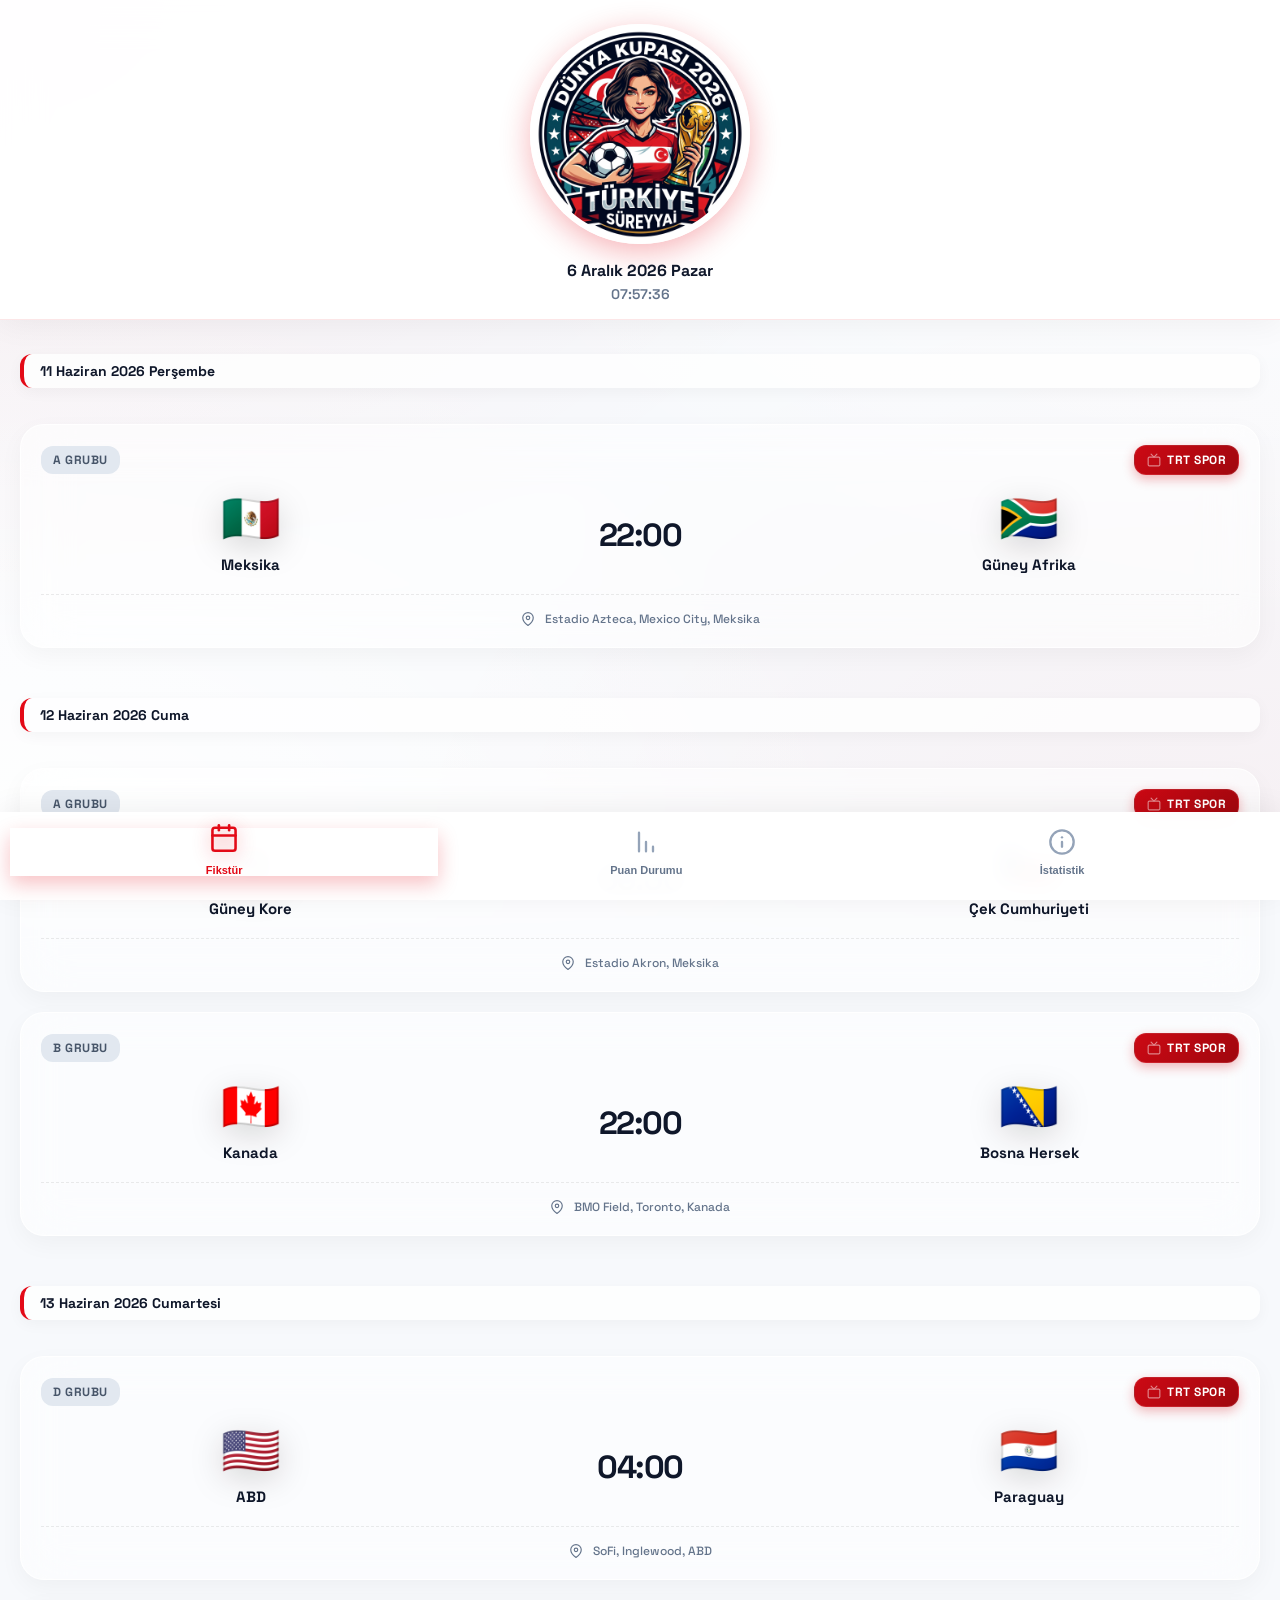
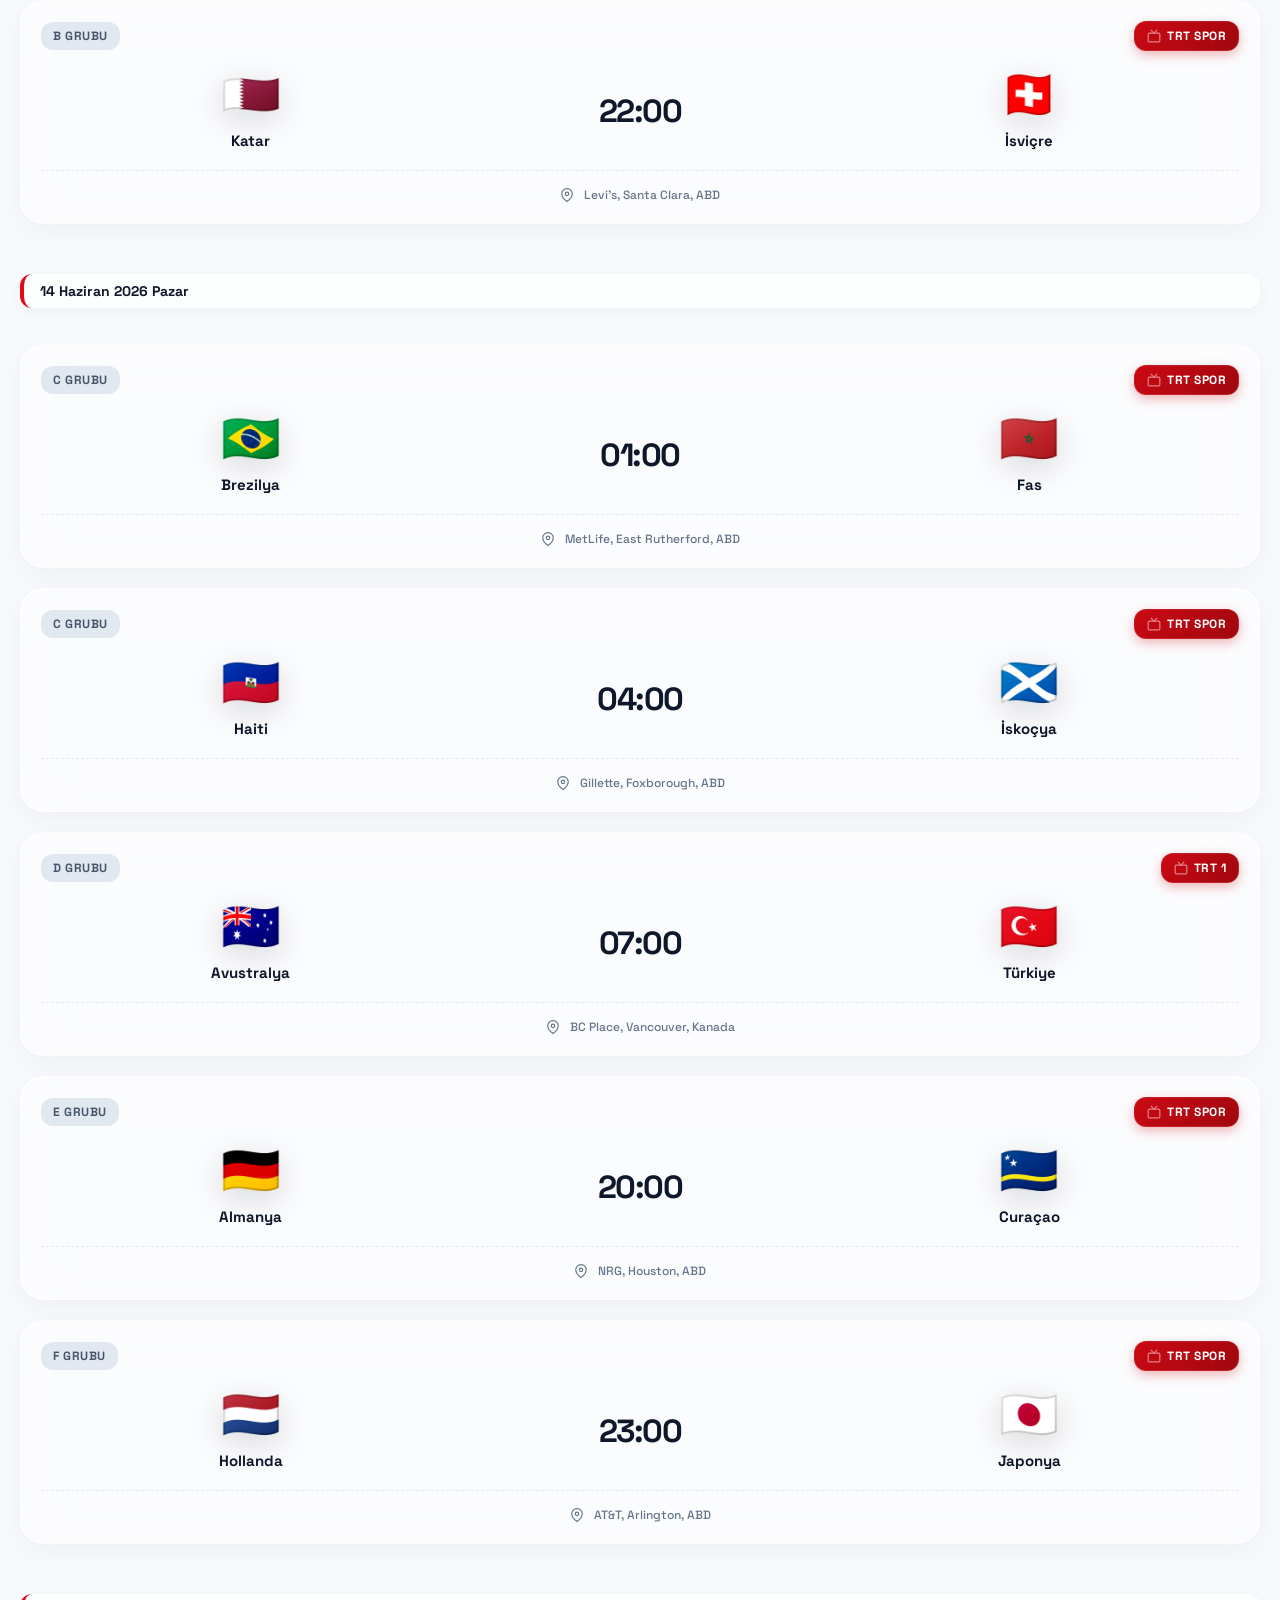
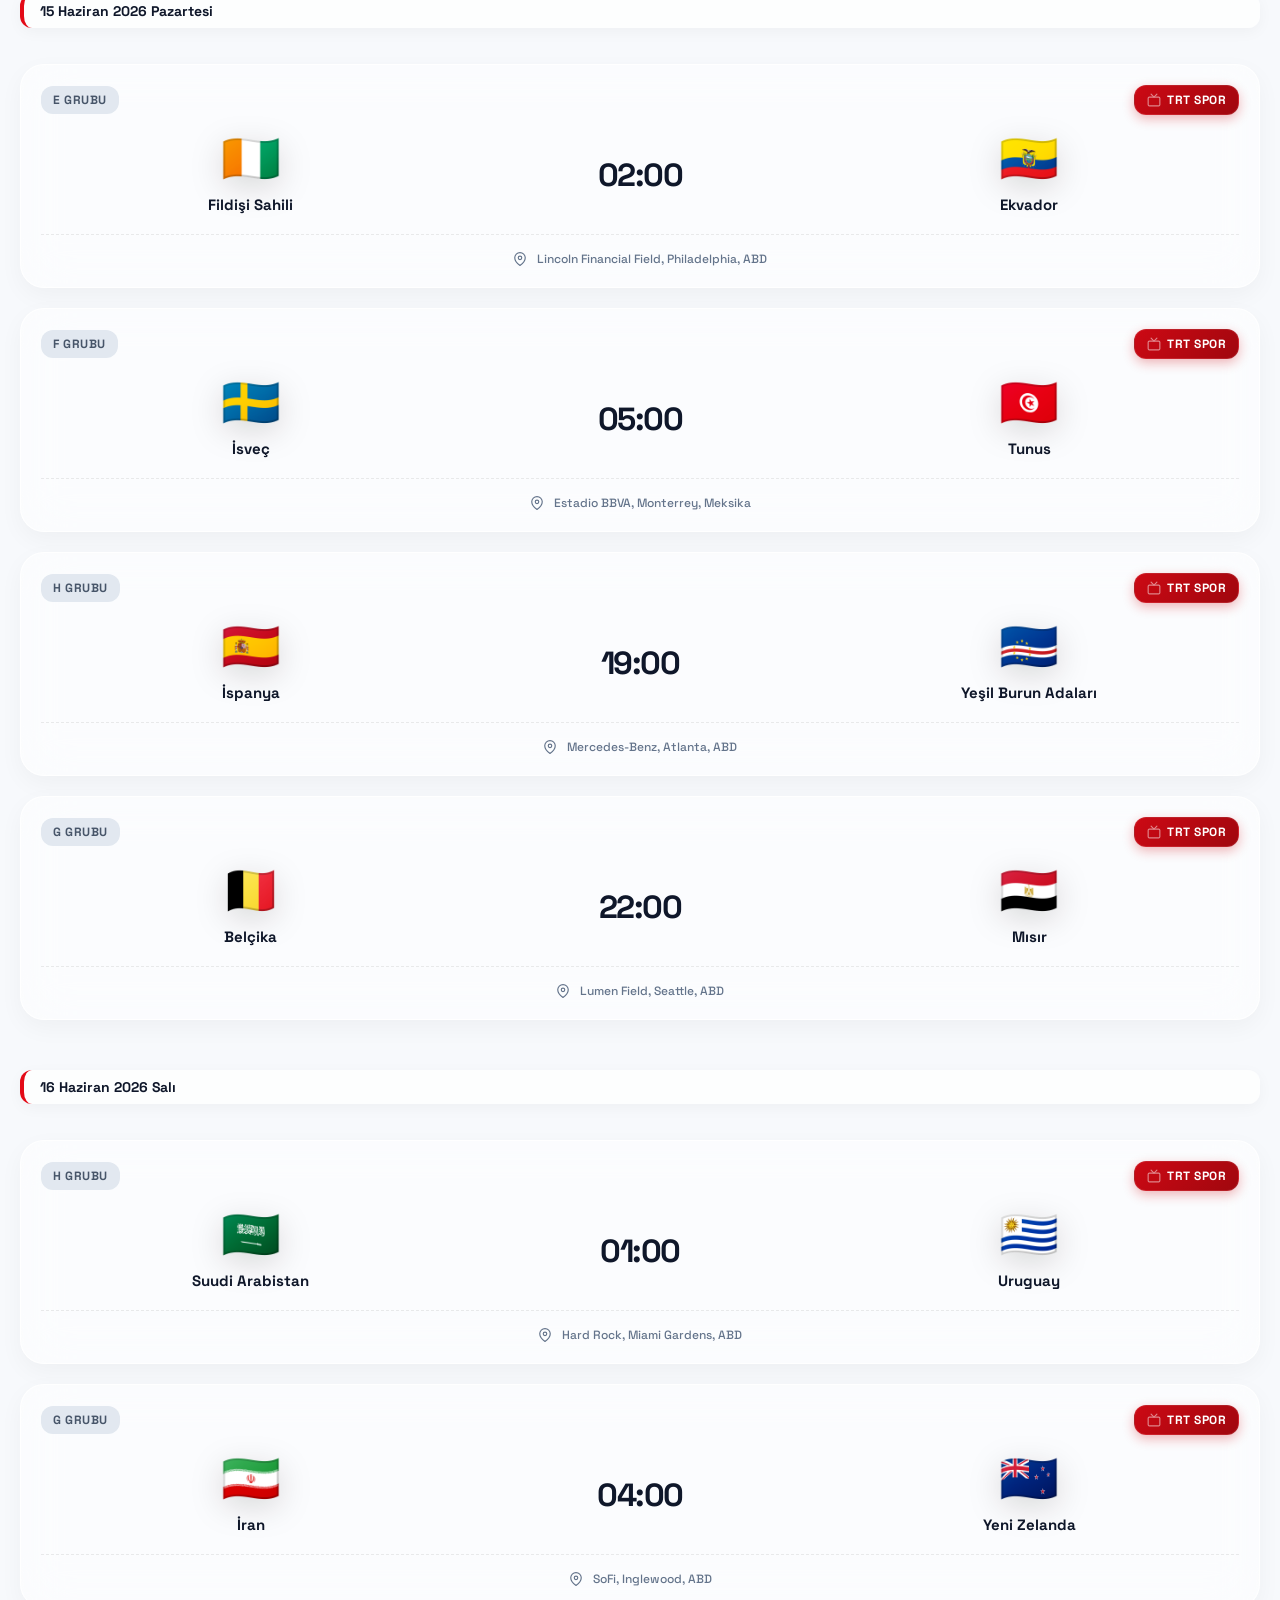
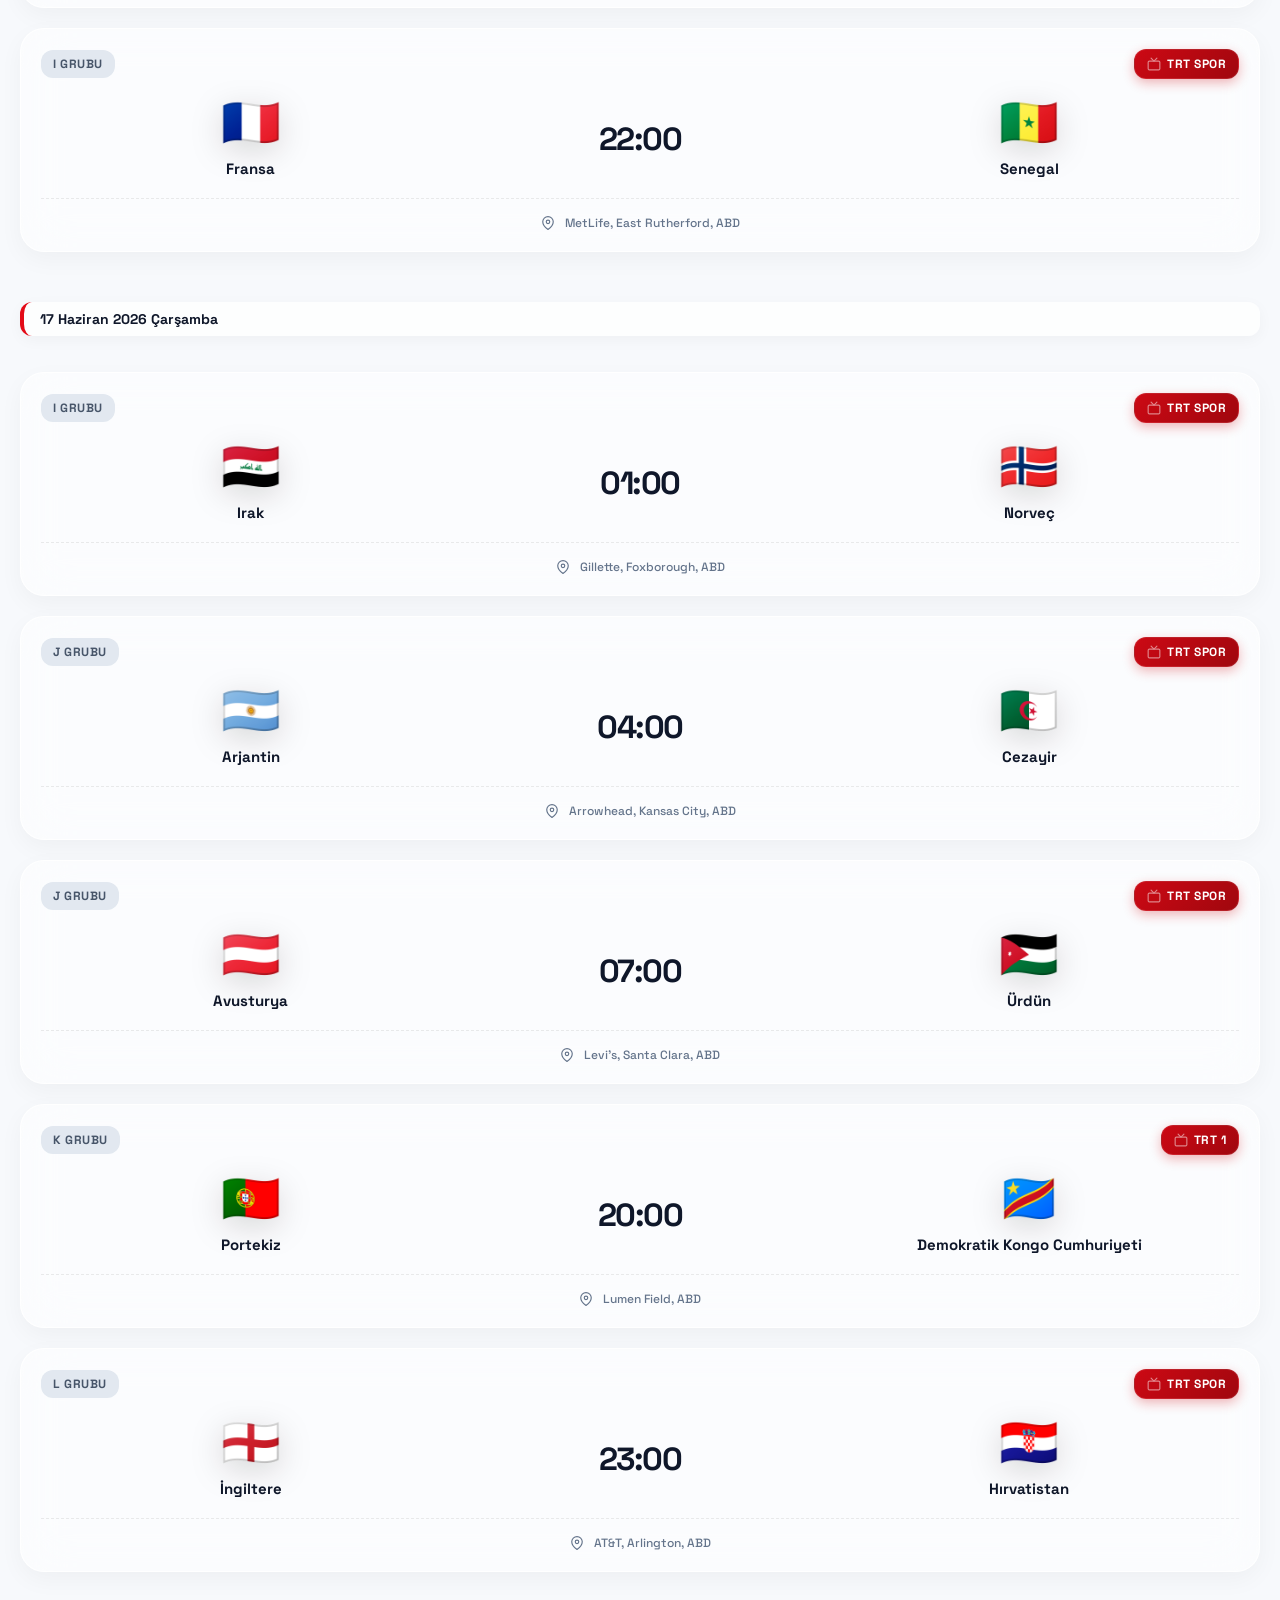
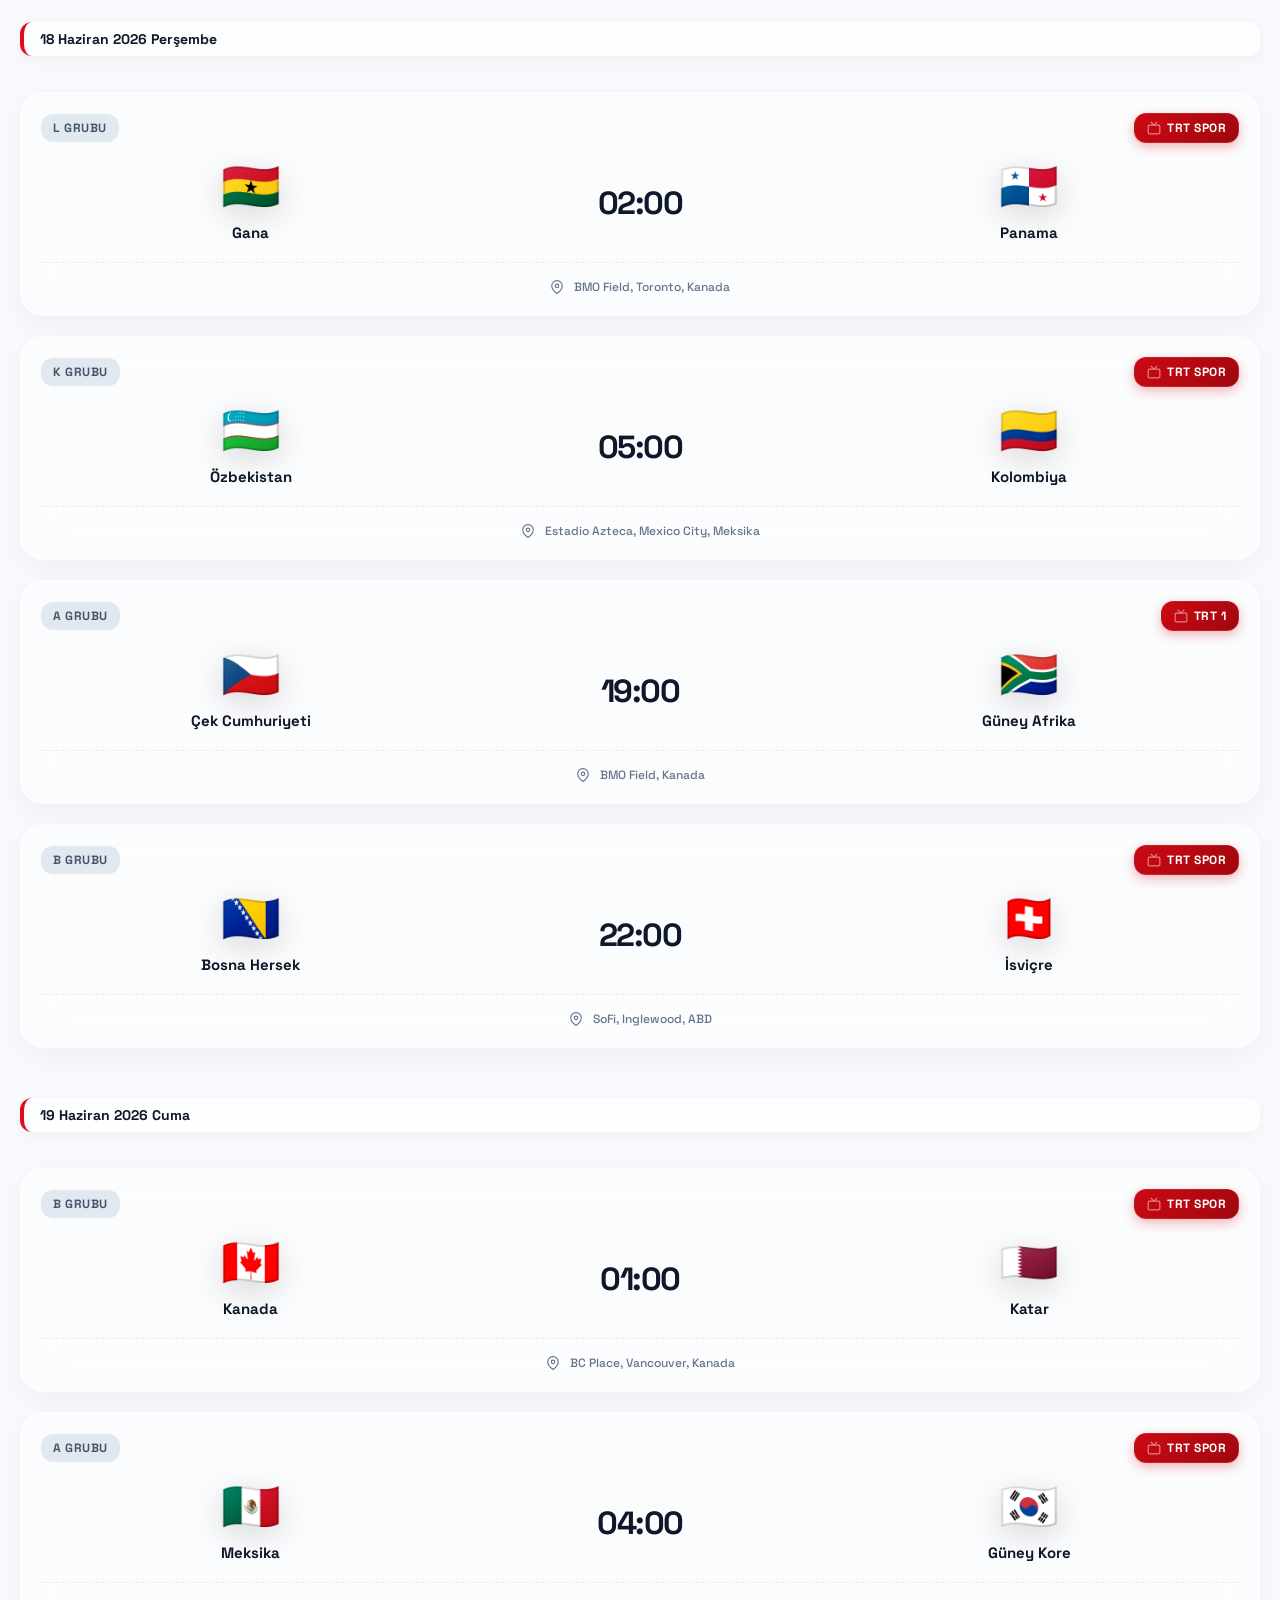
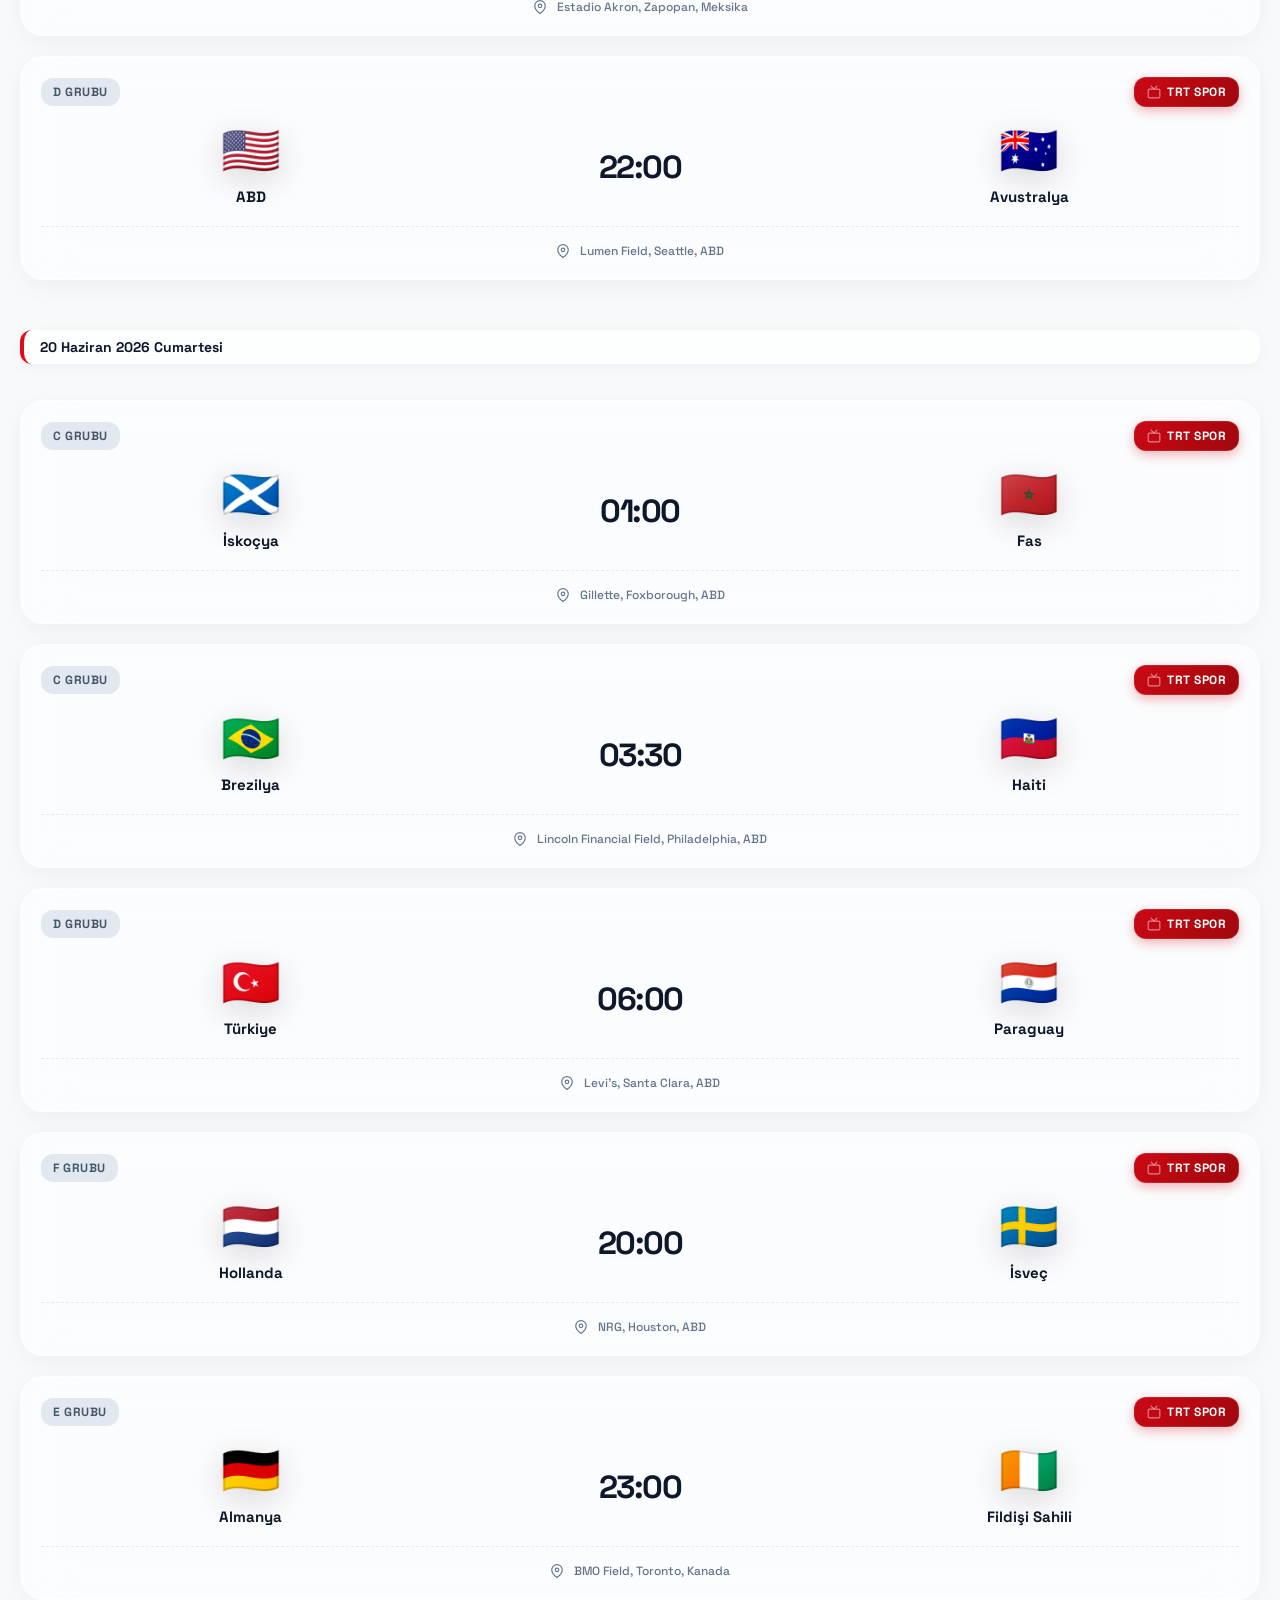
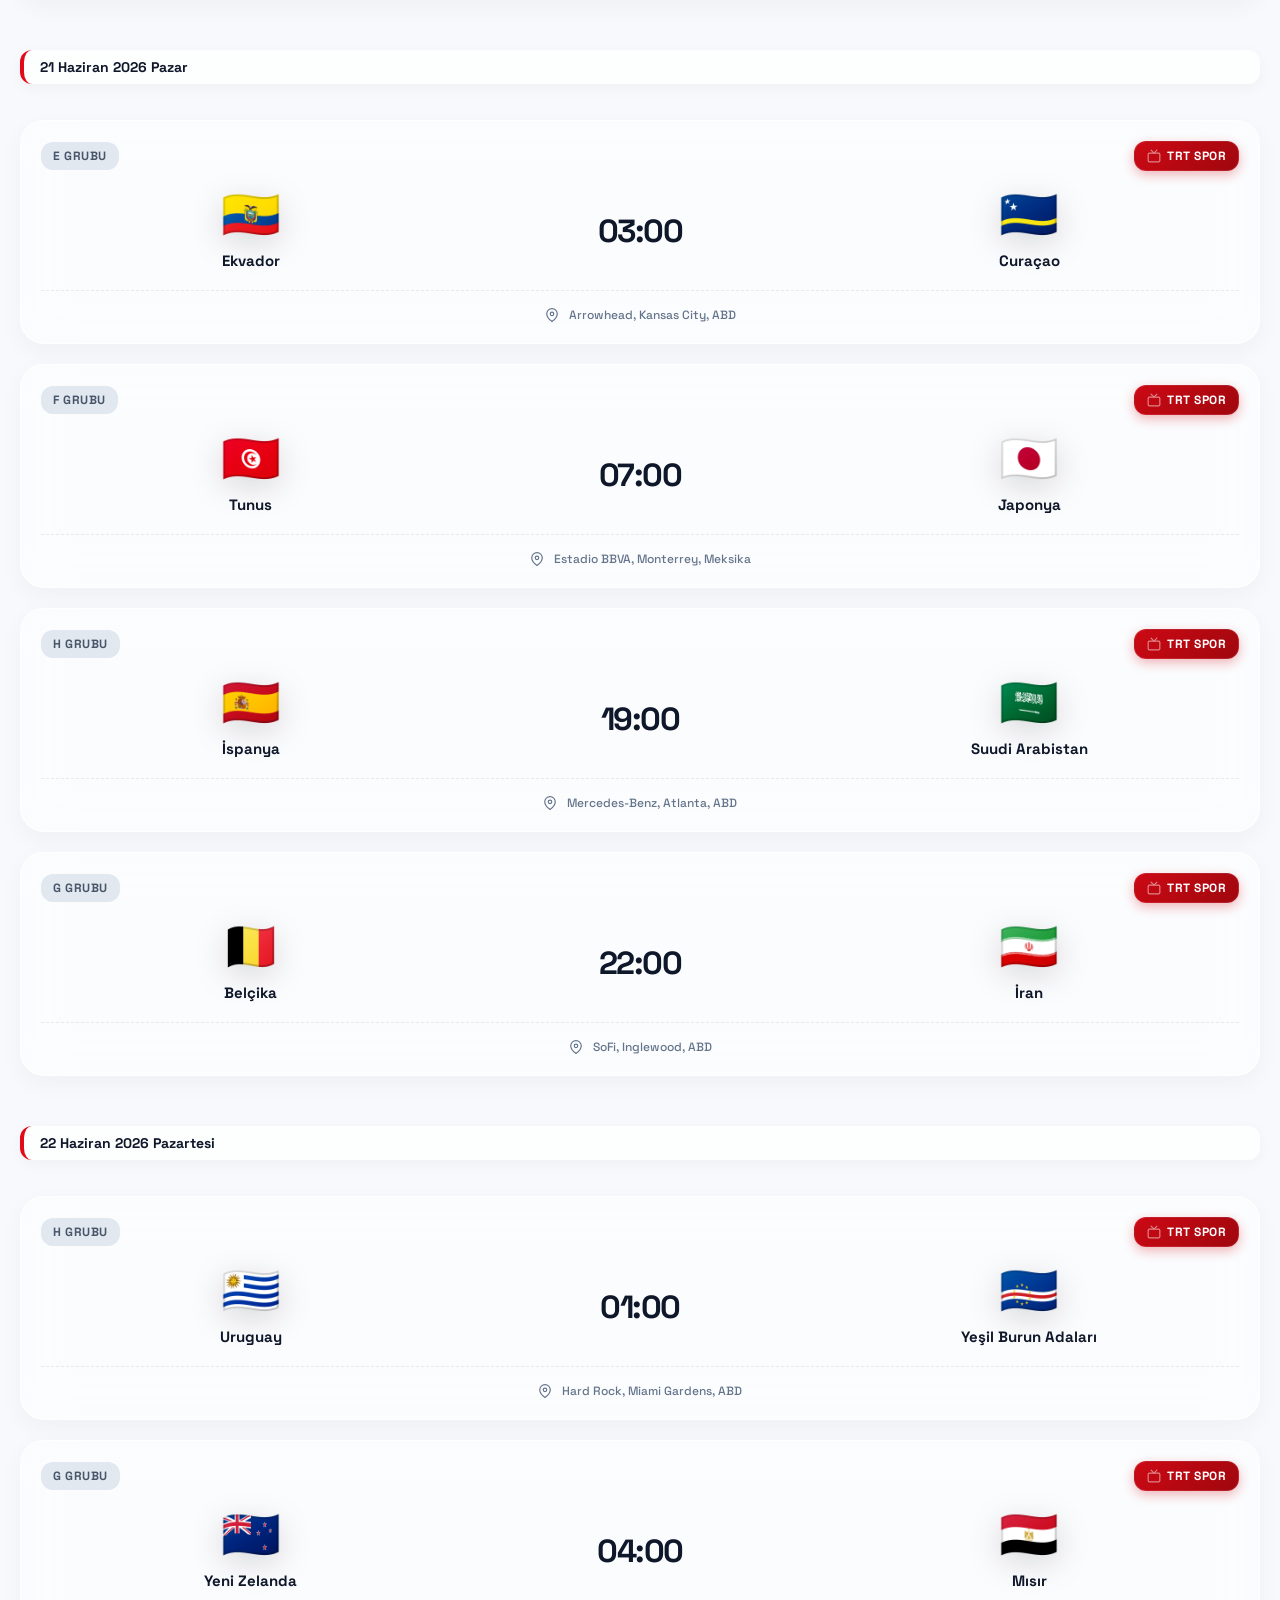
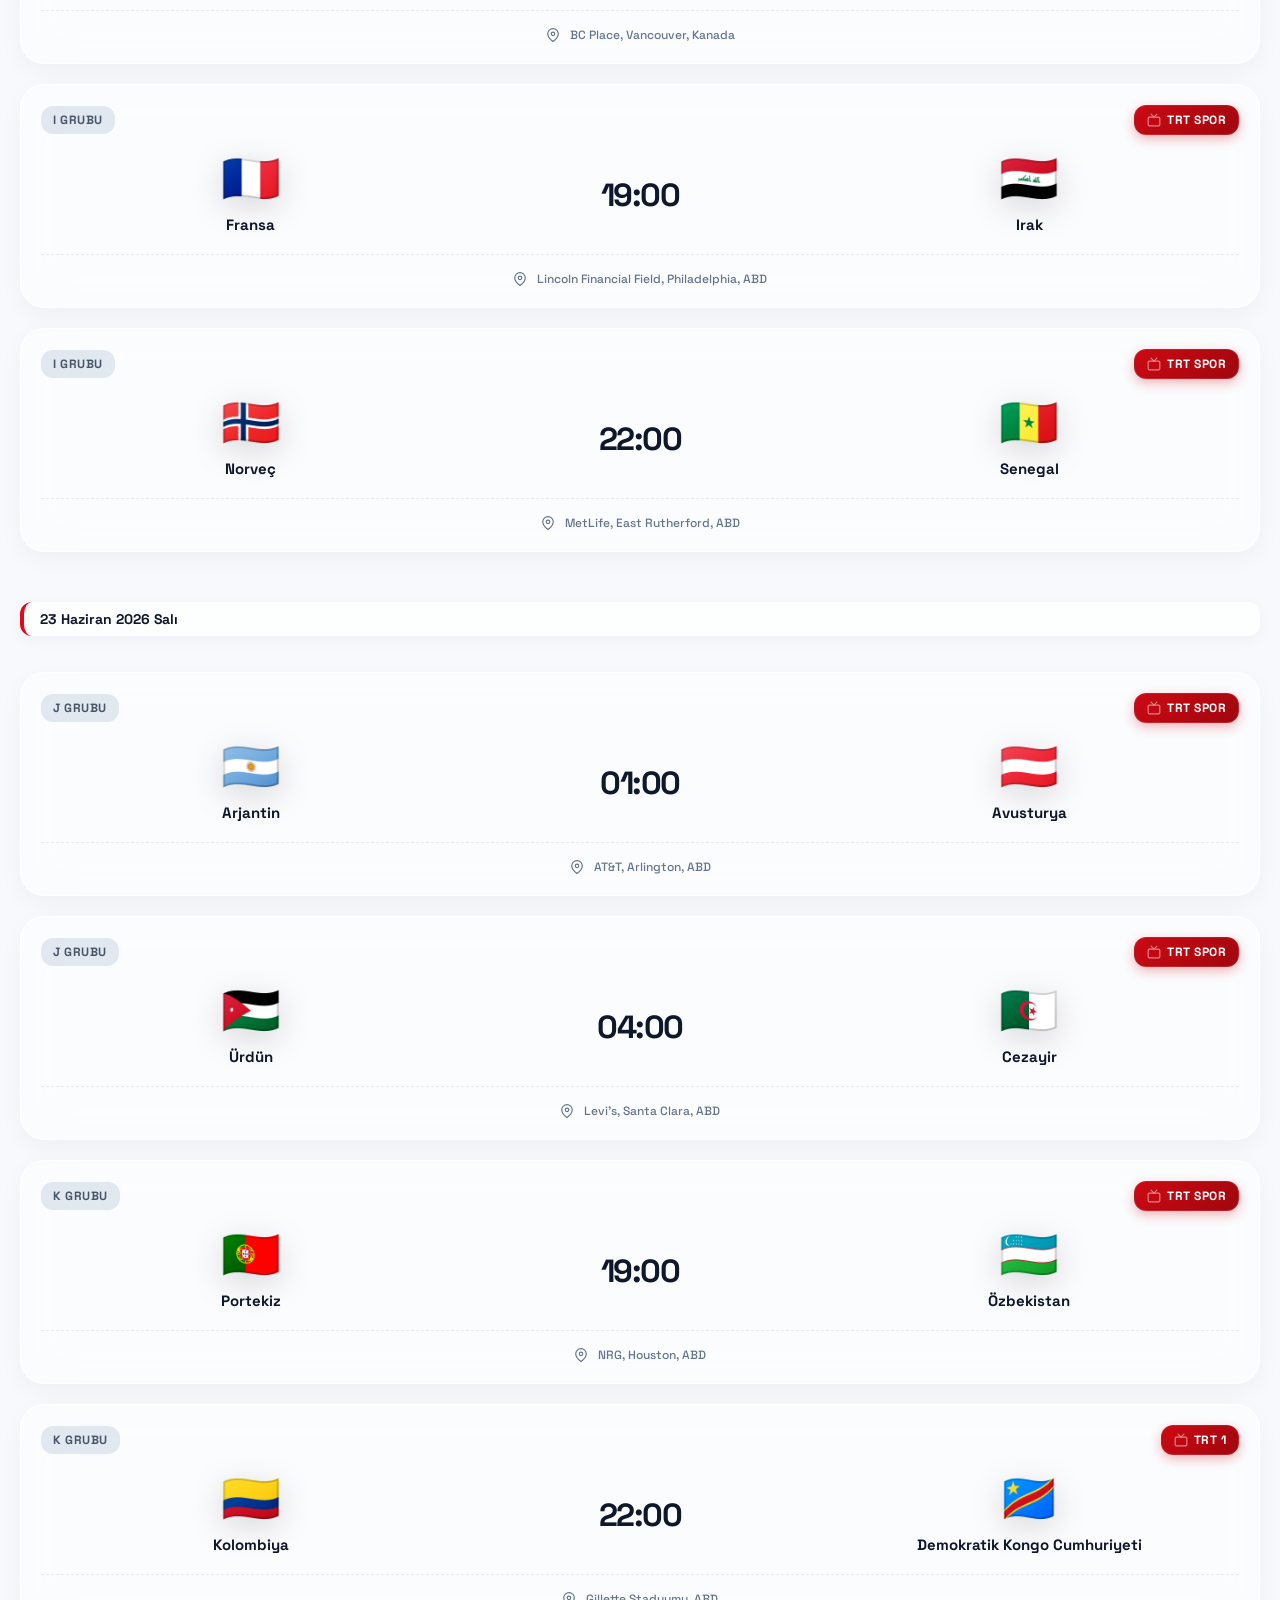
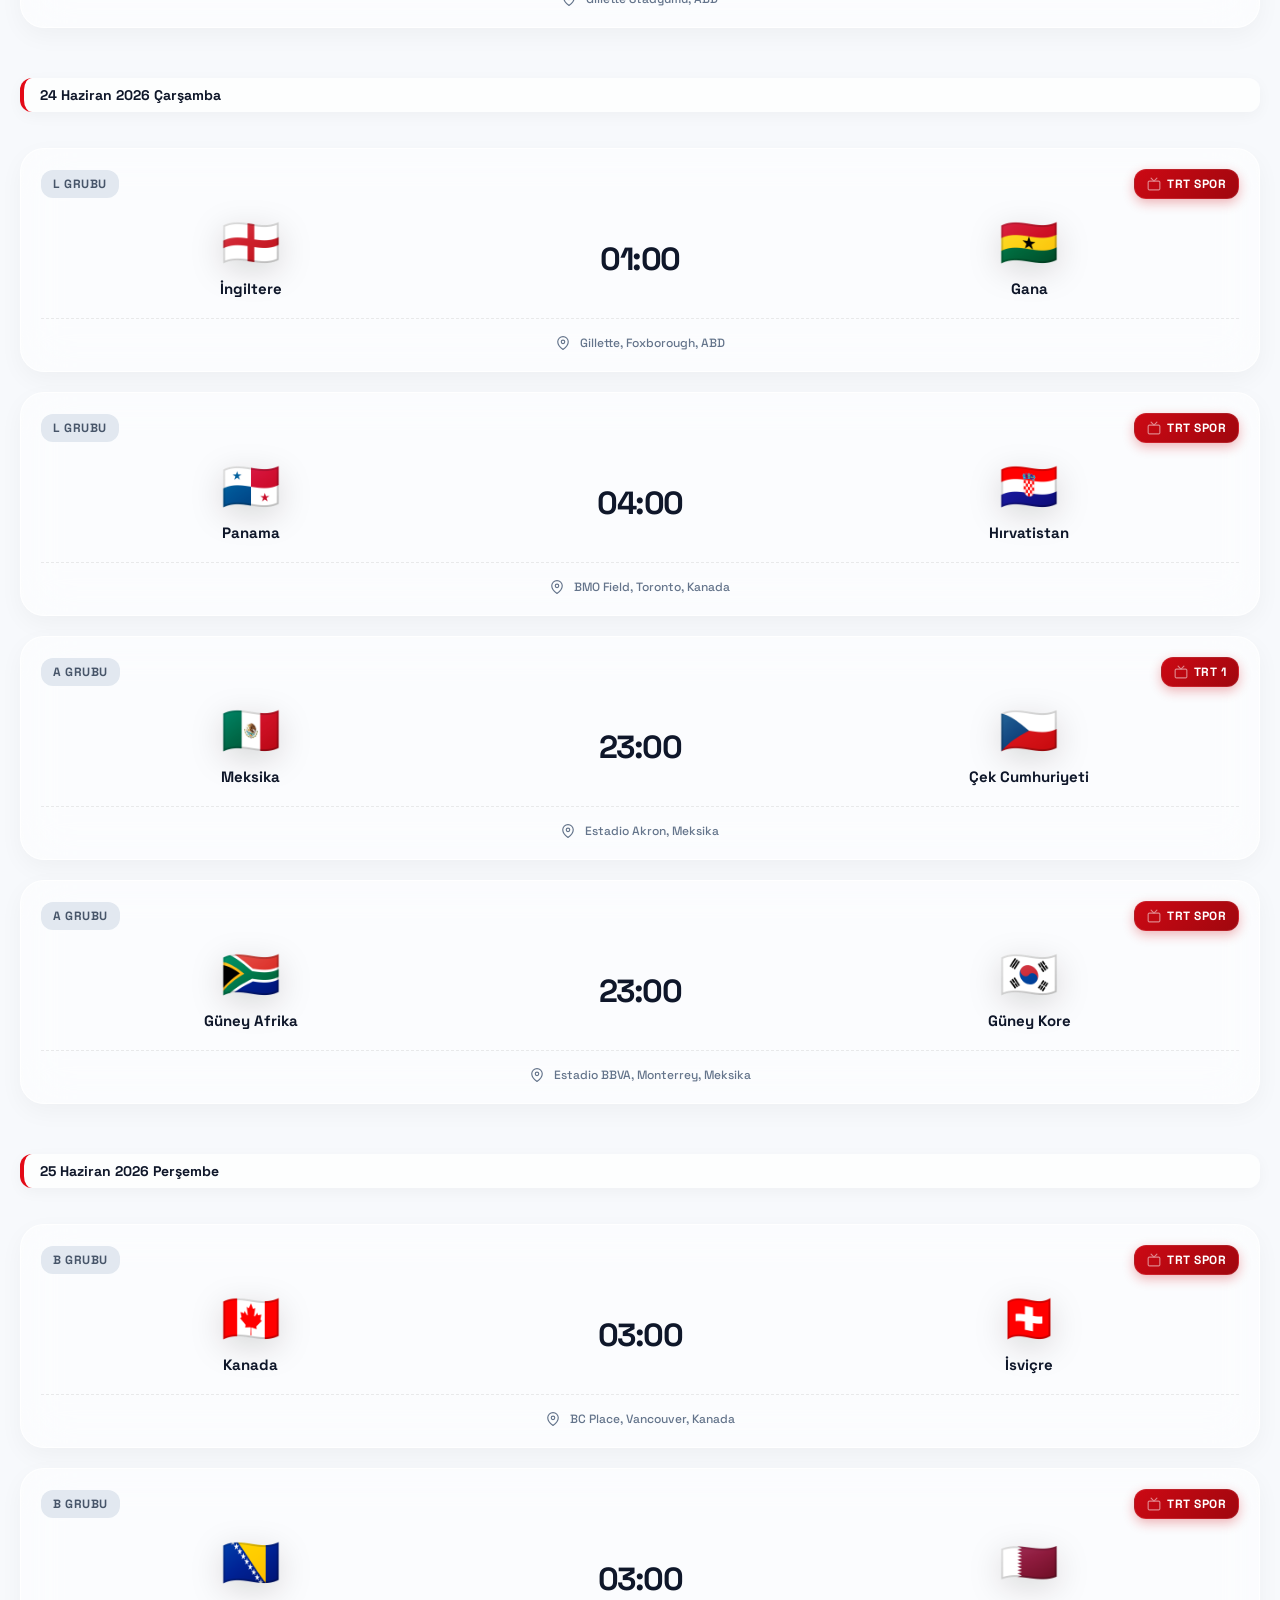
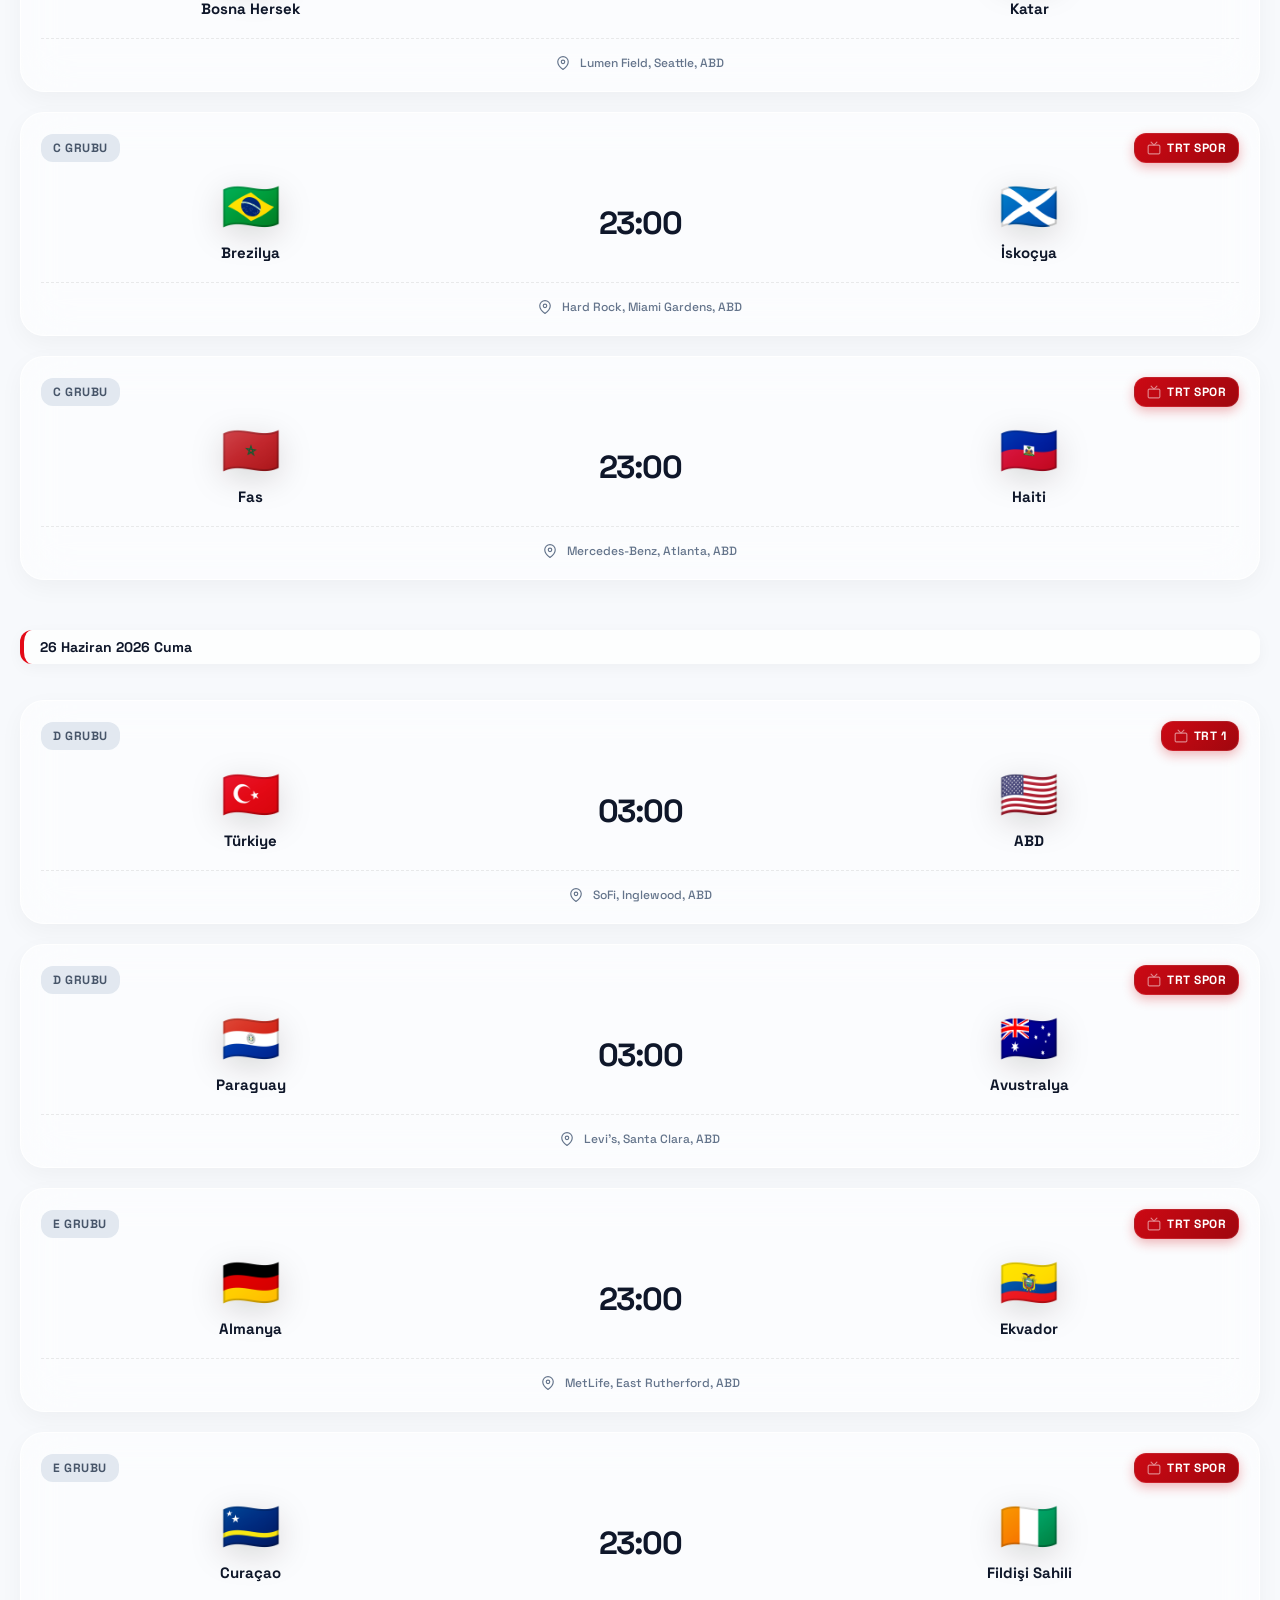
==== commit ce05aebb: "Update page title to Süreyyai Dünya Kupası 2026" ====
--- a/index.html
+++ b/index.html
@@ -3,7 +3,7 @@
 <head>
     <meta charset="UTF-8">
     <meta name="viewport" content="width=device-width, initial-scale=1.0, maximum-scale=1.0, user-scalable=no">
-    <title>Süreyyai Dünya Kupasında</title>
+    <title>Süreyyai Dünya Kupası 2026</title>
     <link href="https://fonts.googleapis.com/css2?family=Space+Grotesk:wght@400;500;600;700&display=swap" rel="stylesheet">
     <link rel="stylesheet" href="style.css">
 </head>
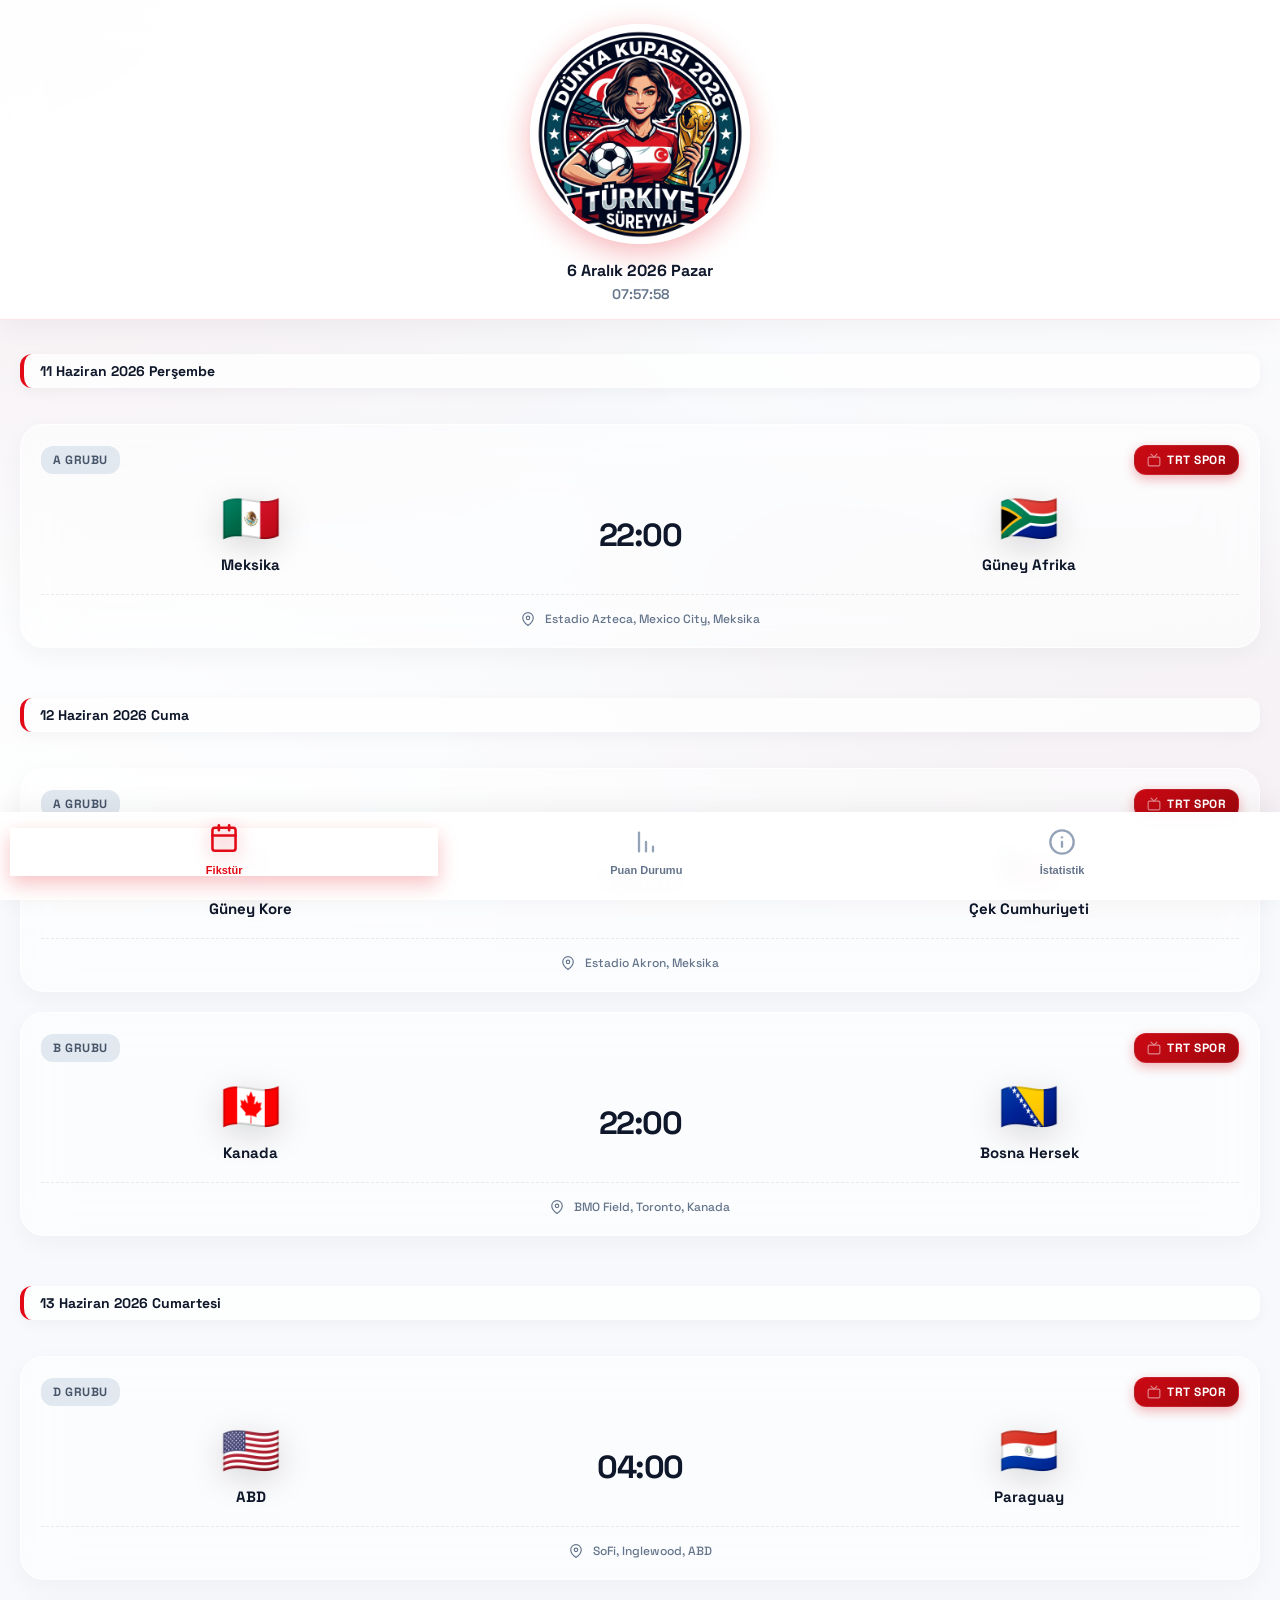
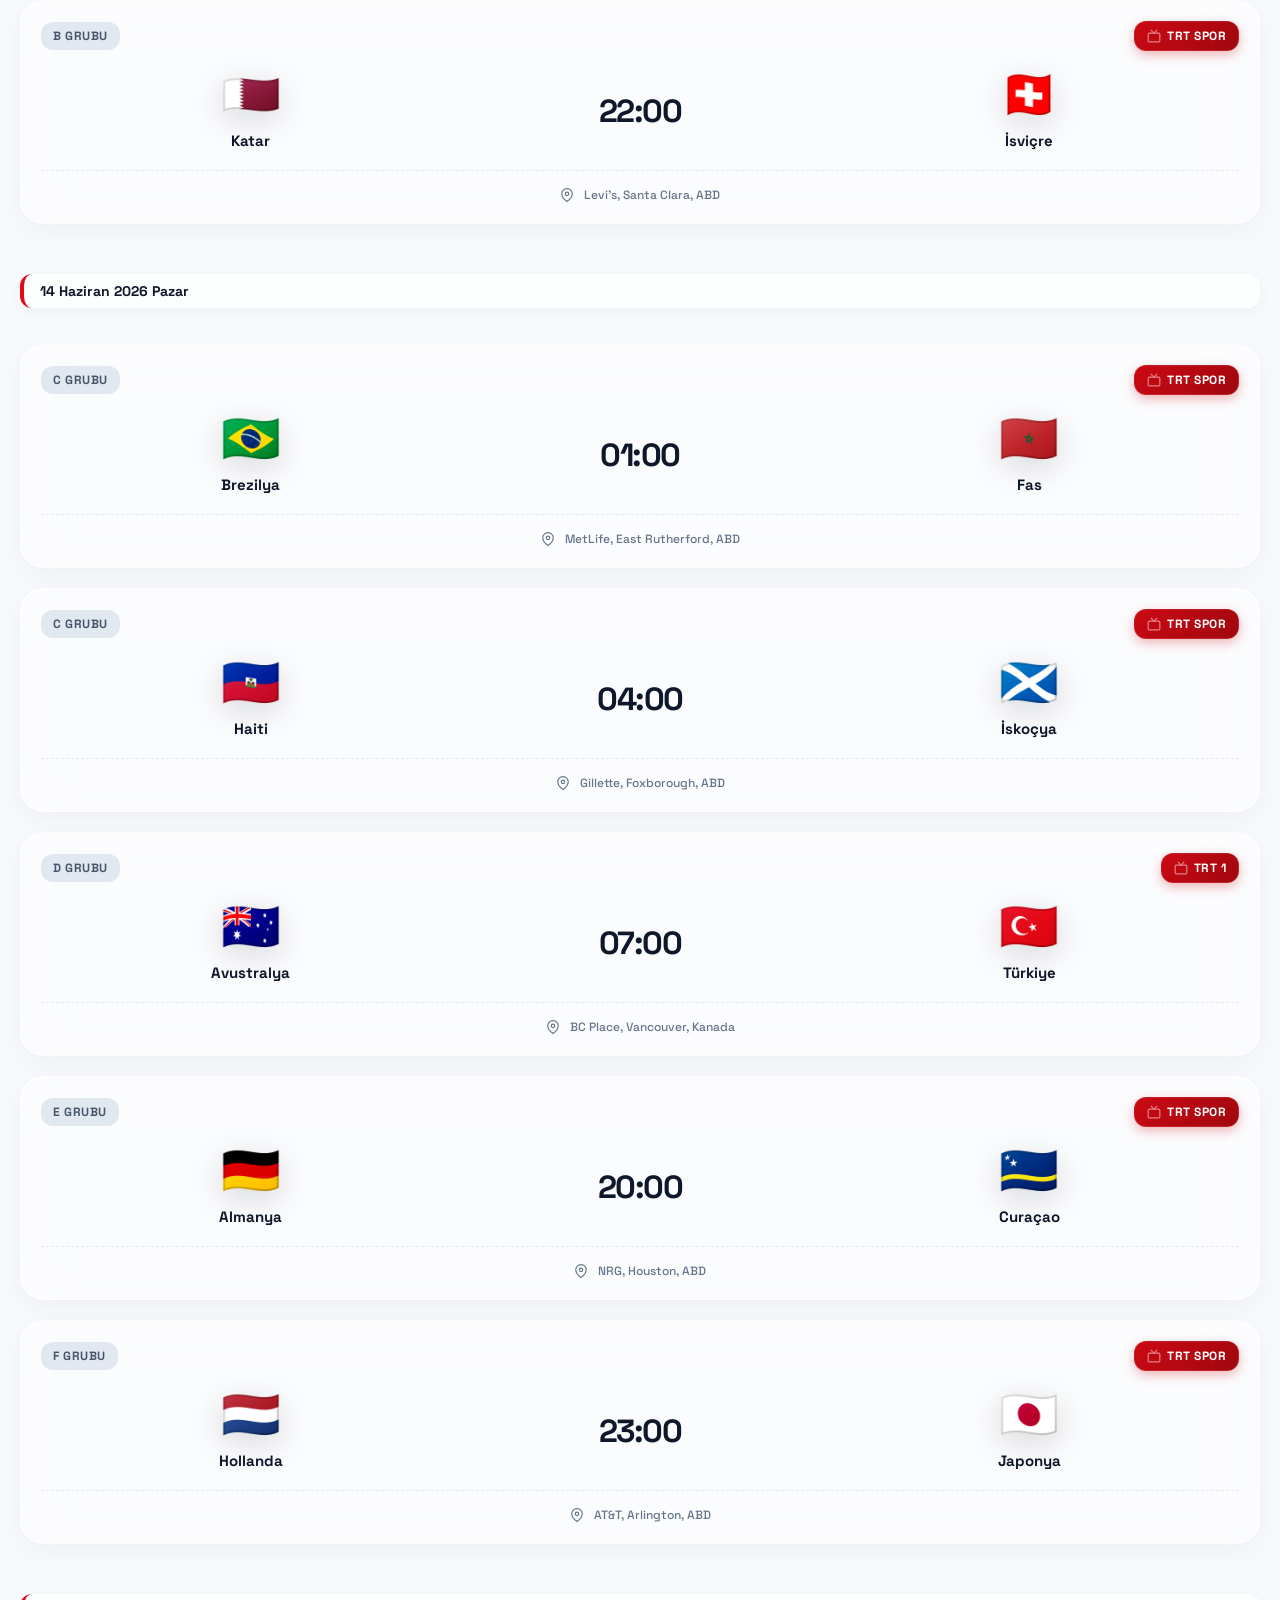
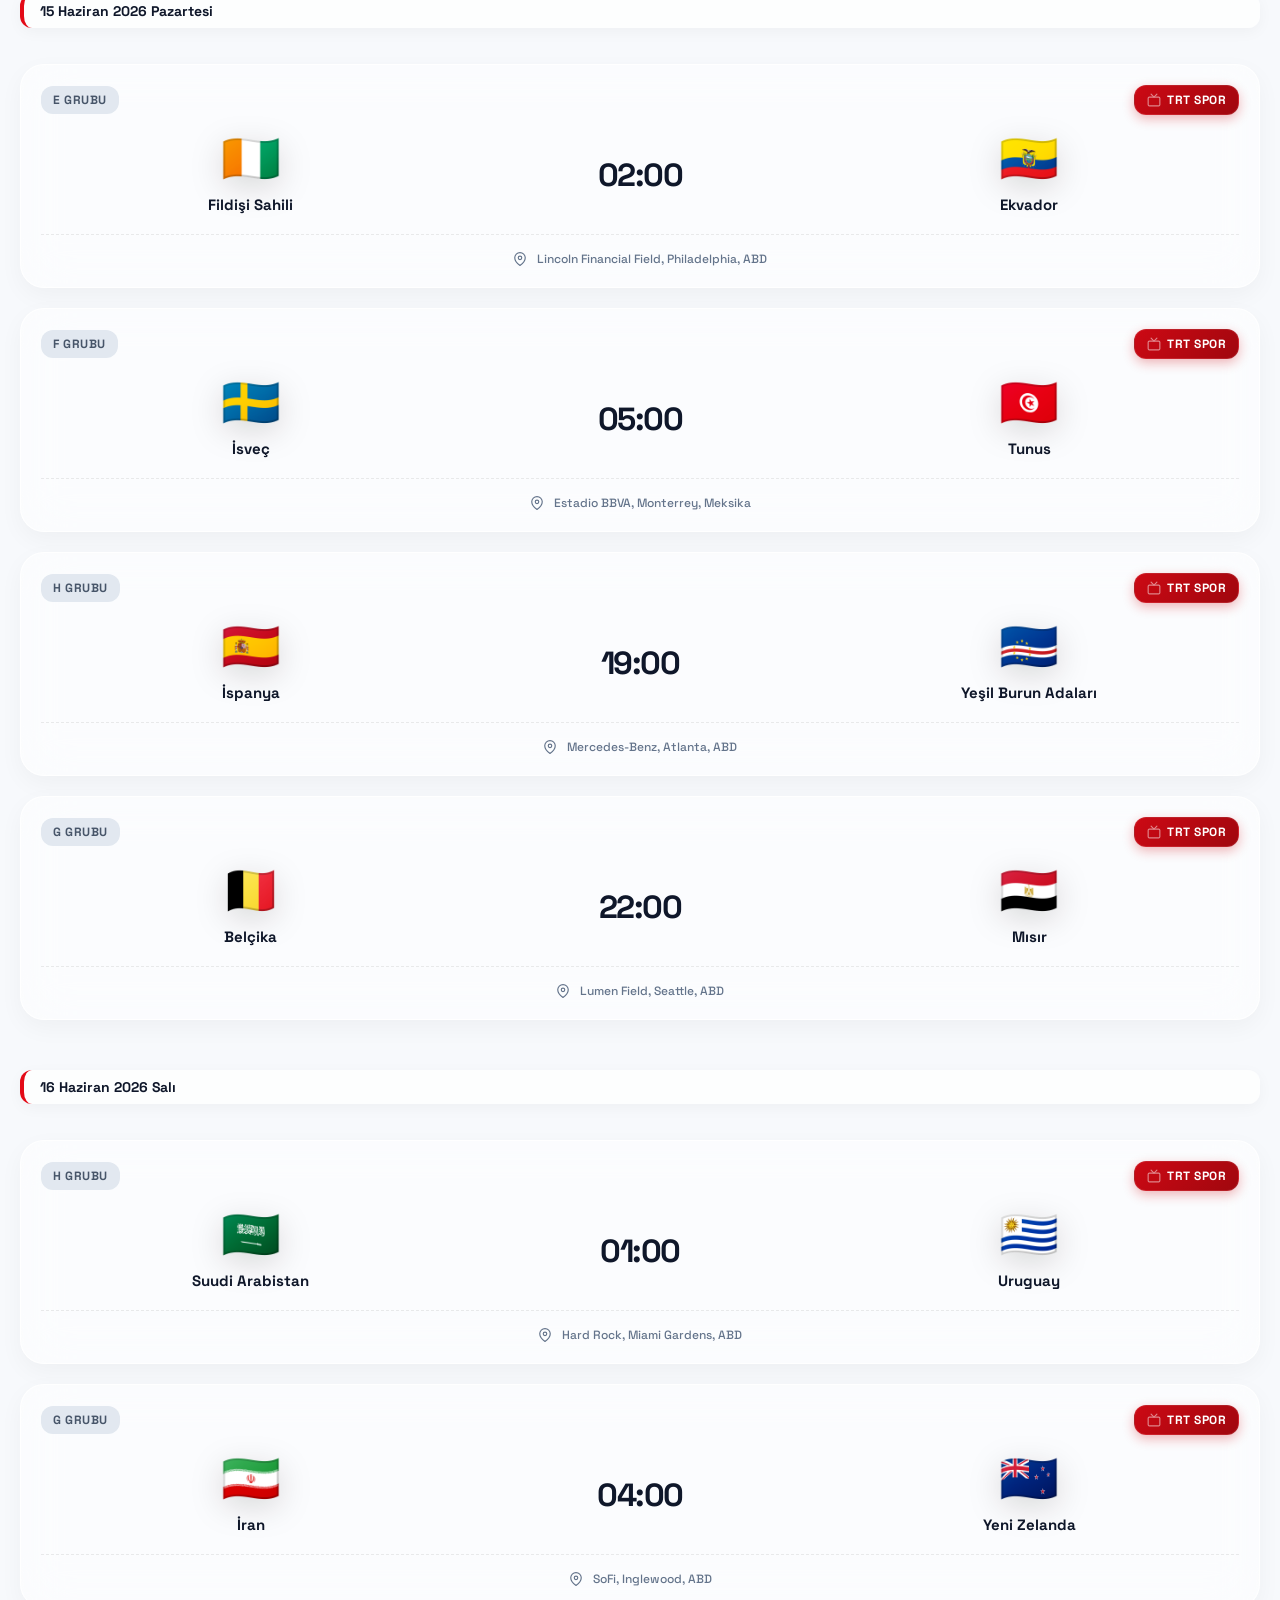
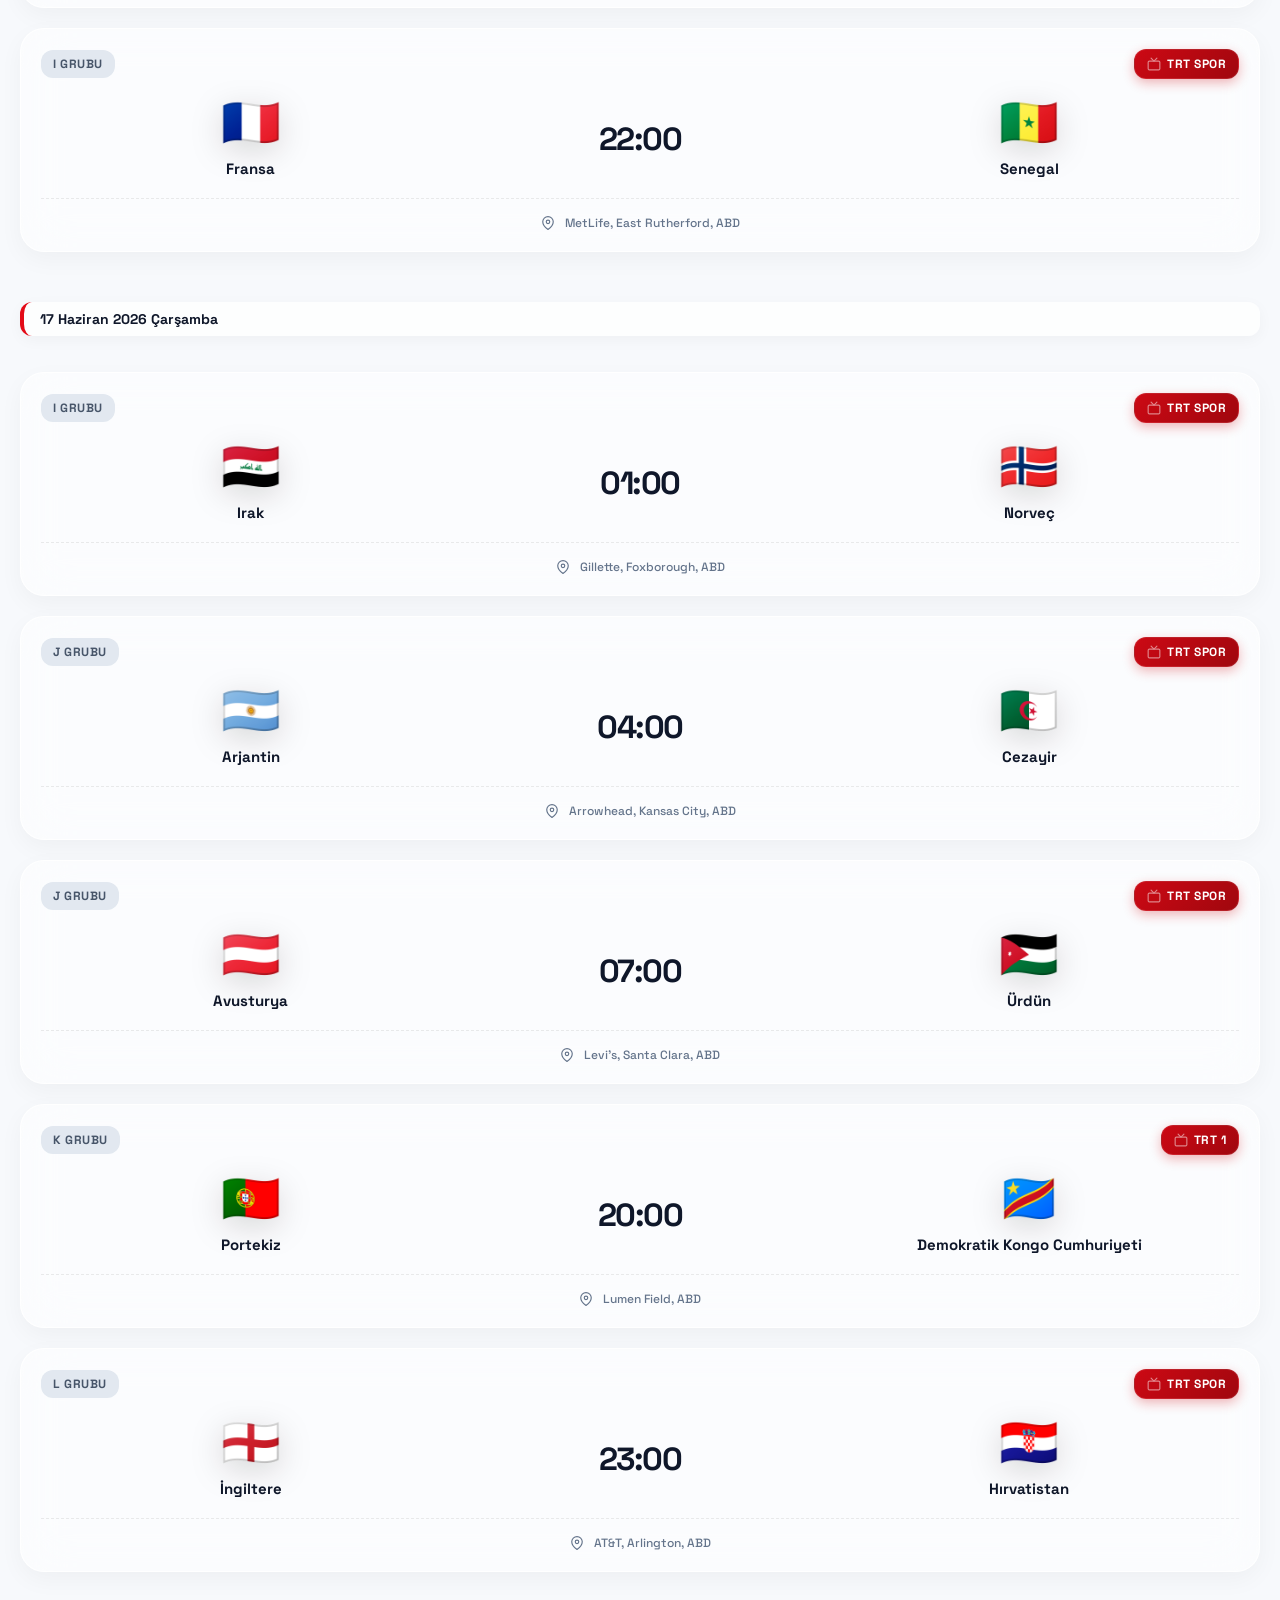
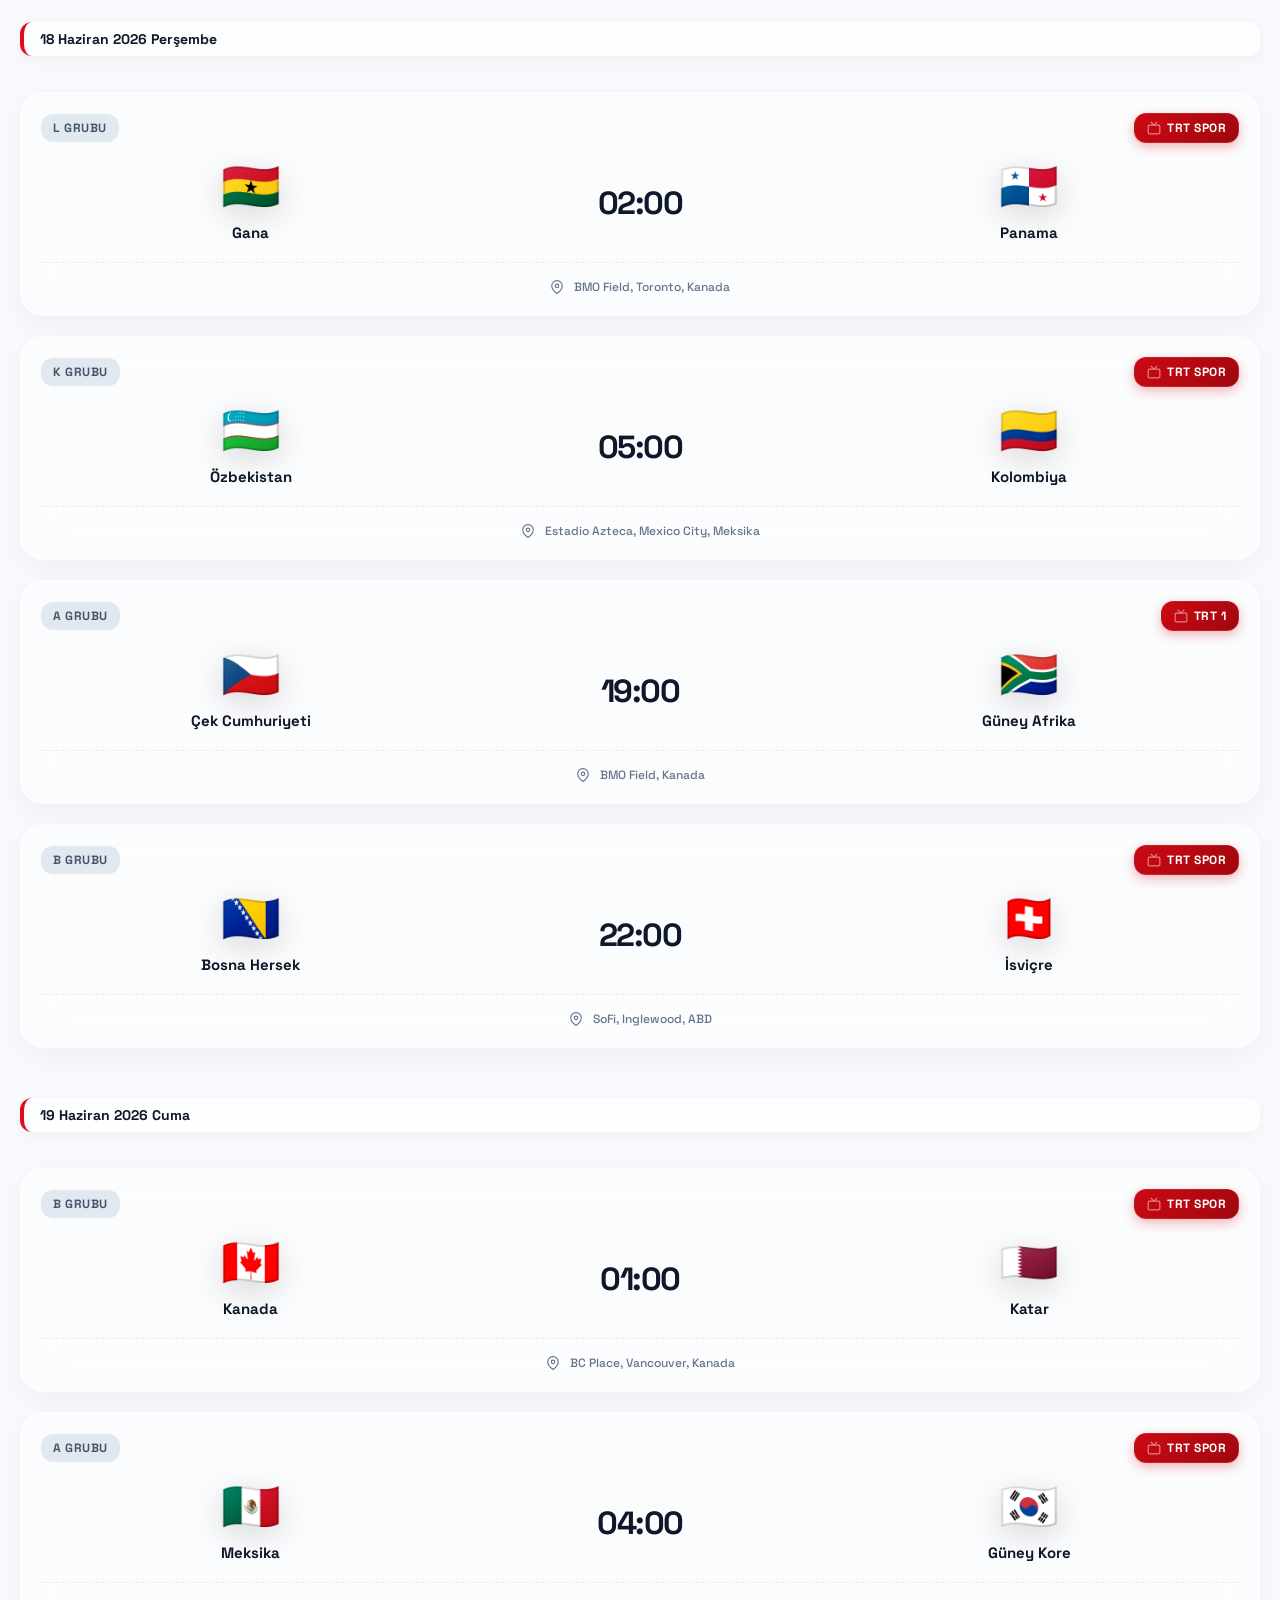
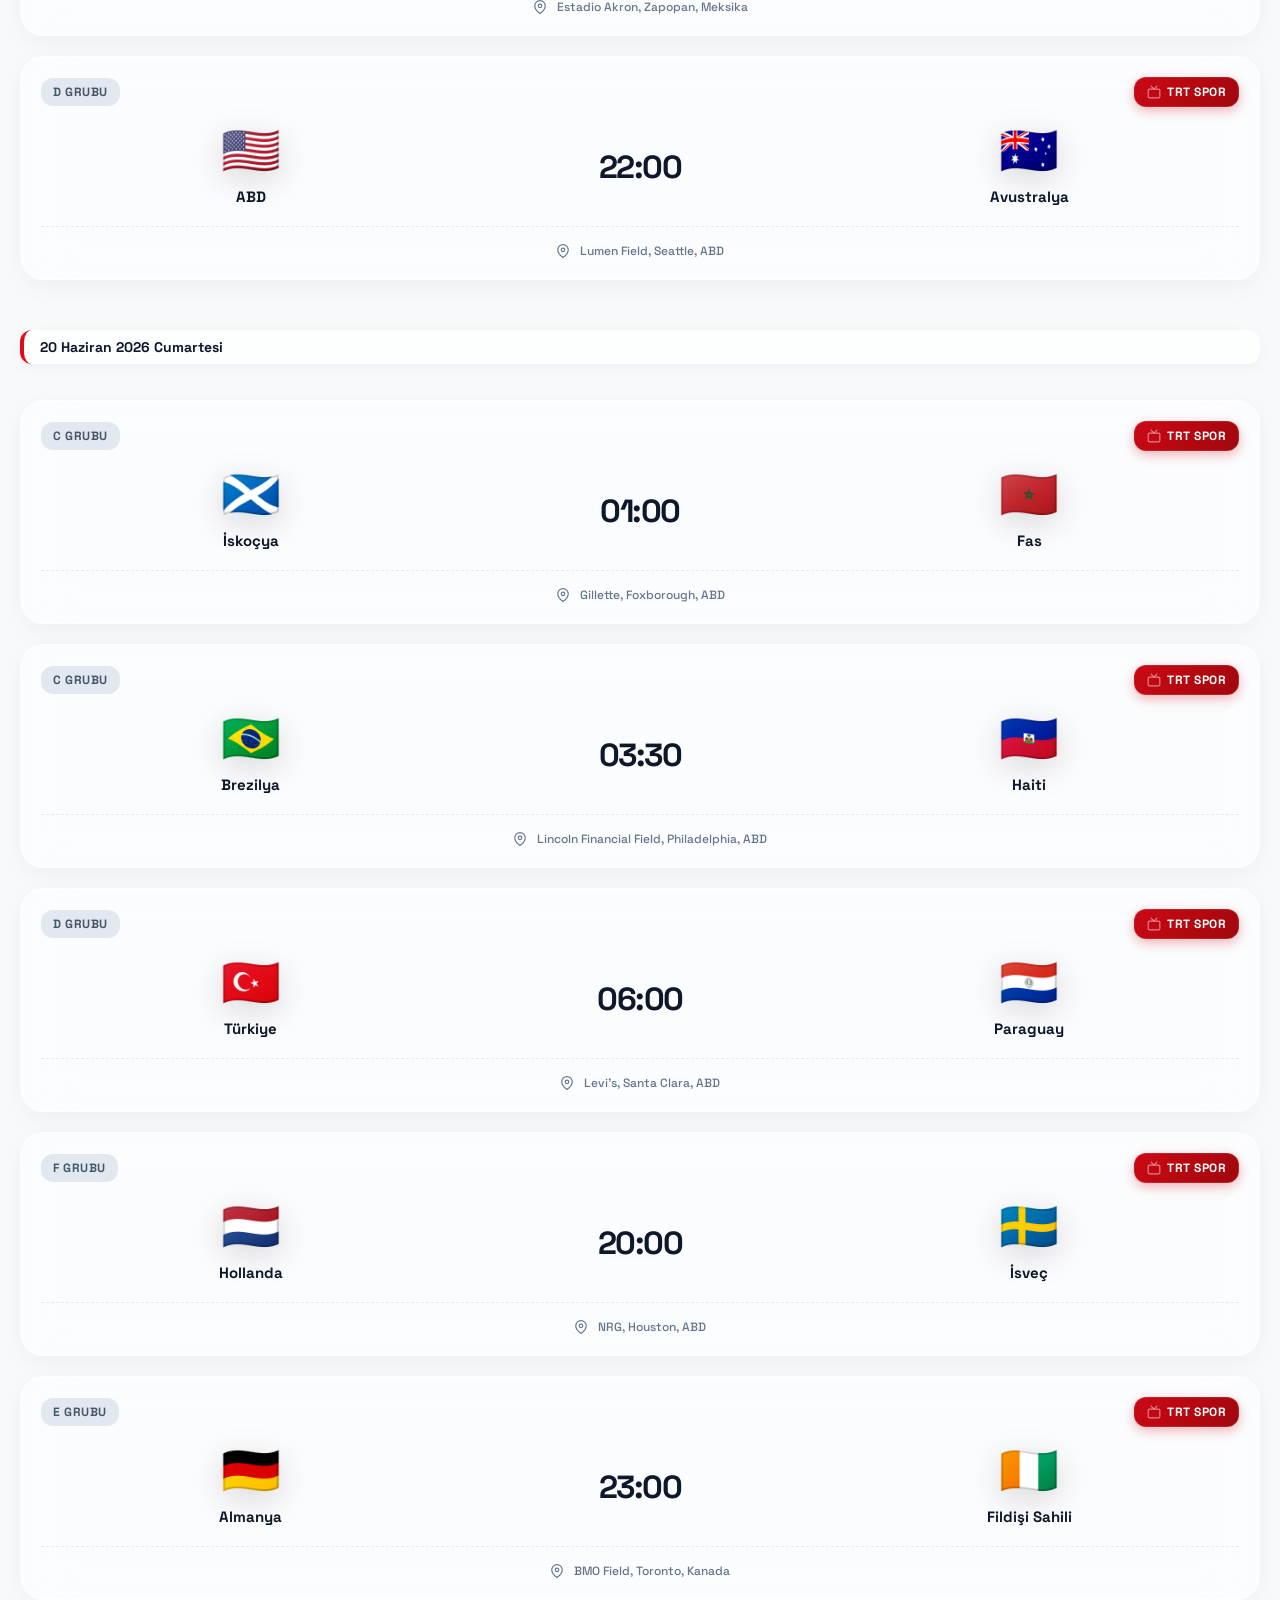
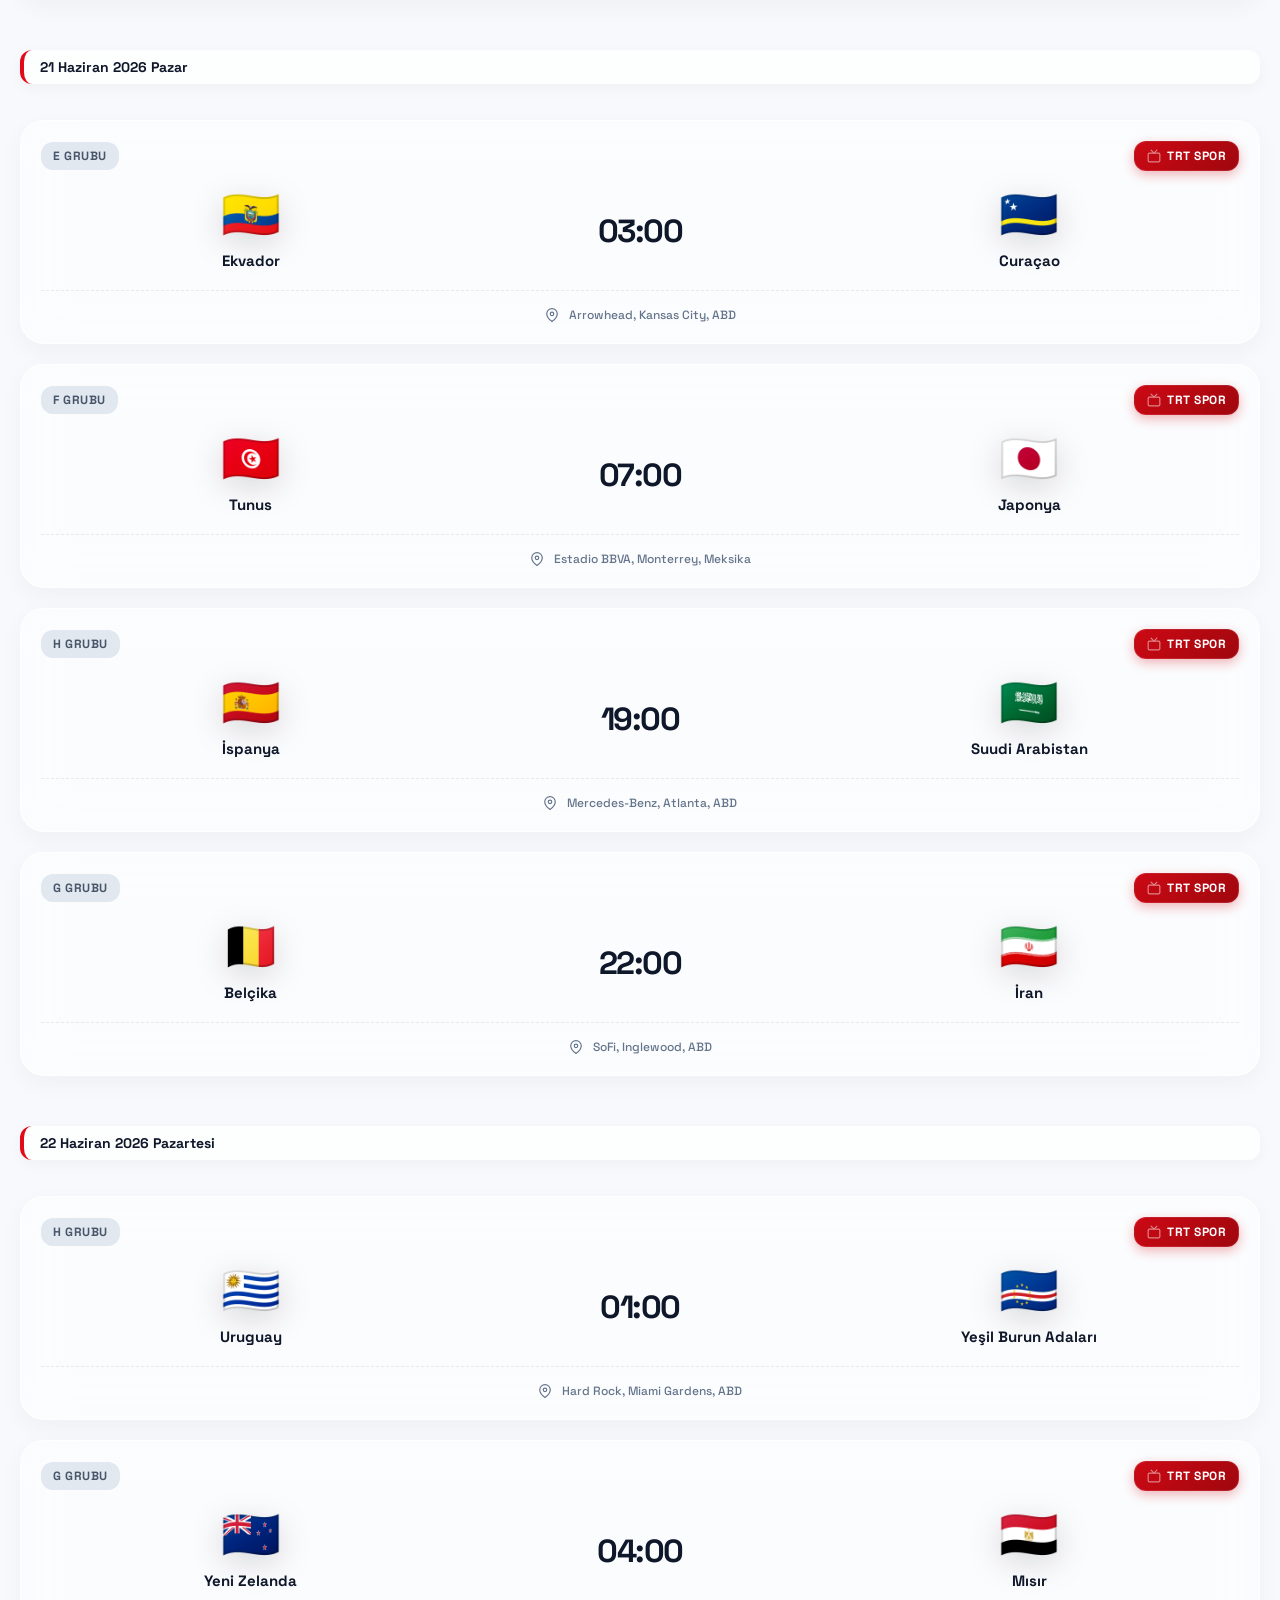
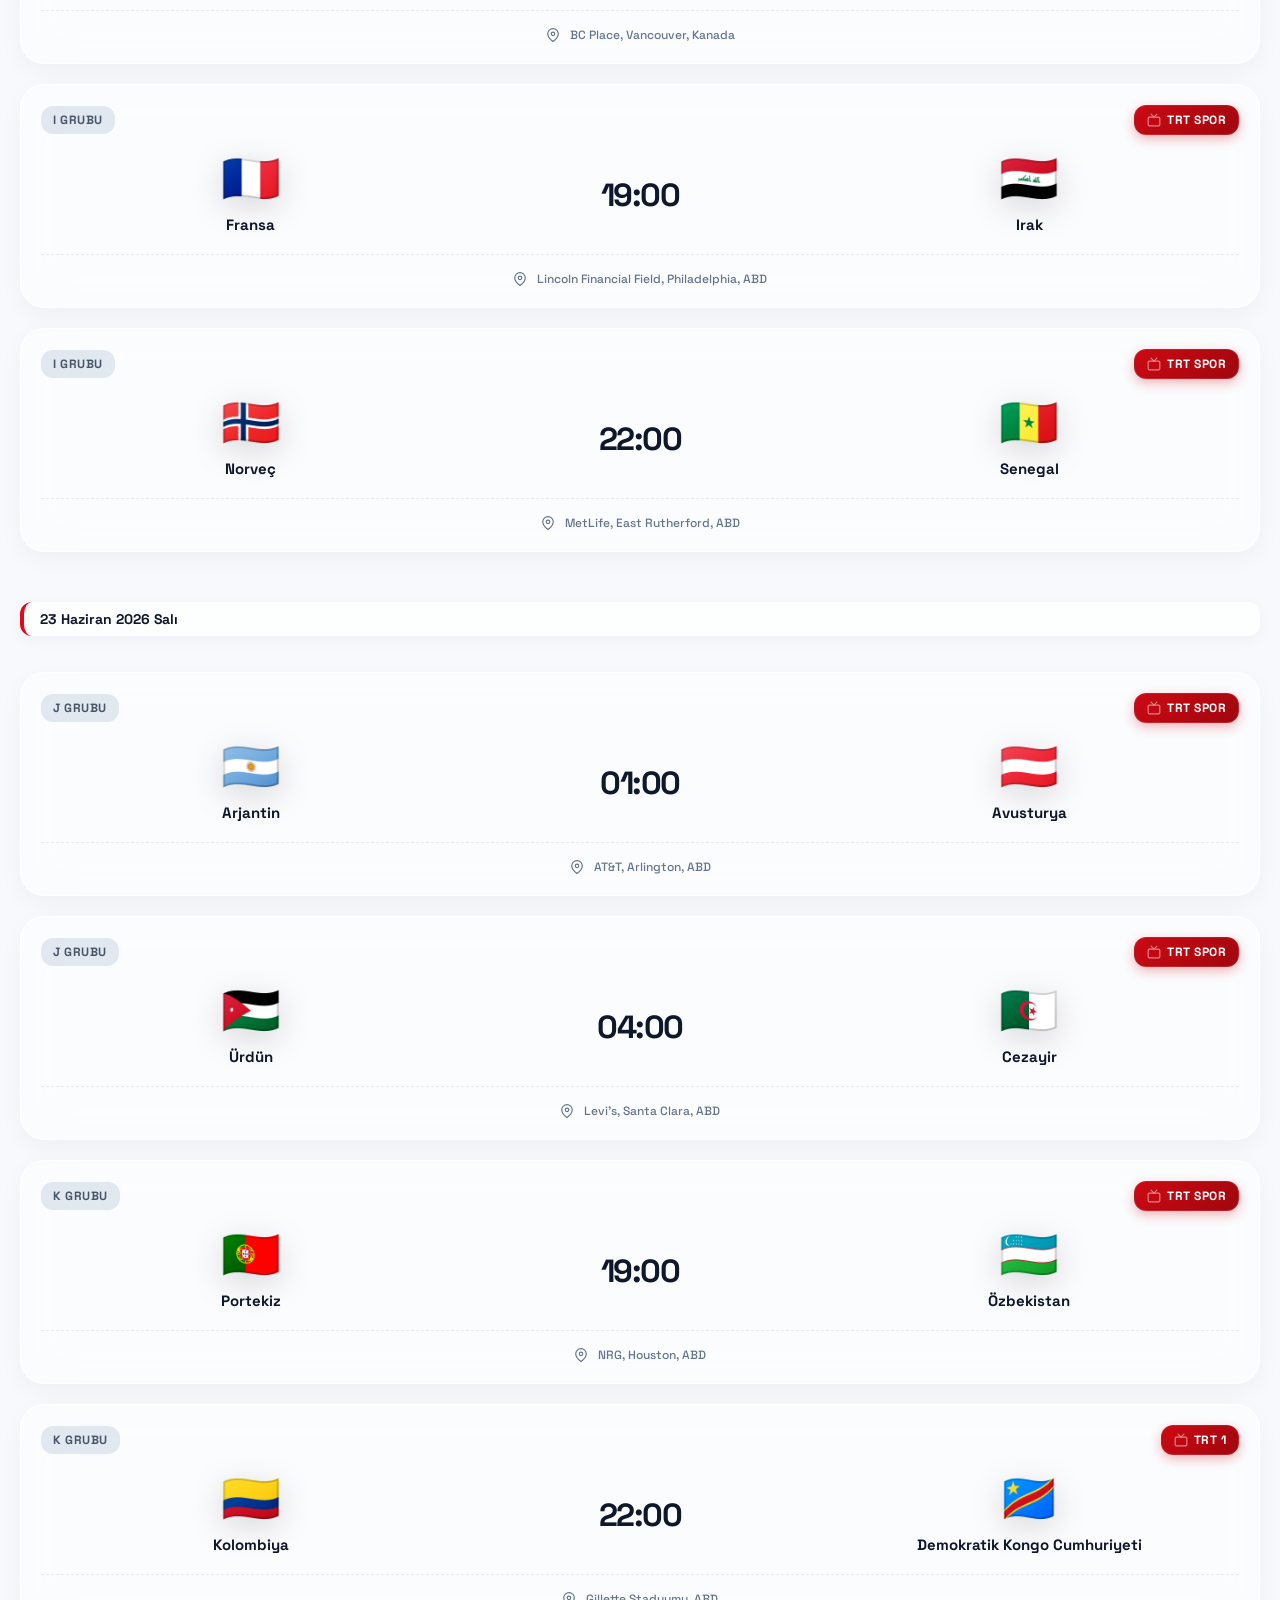
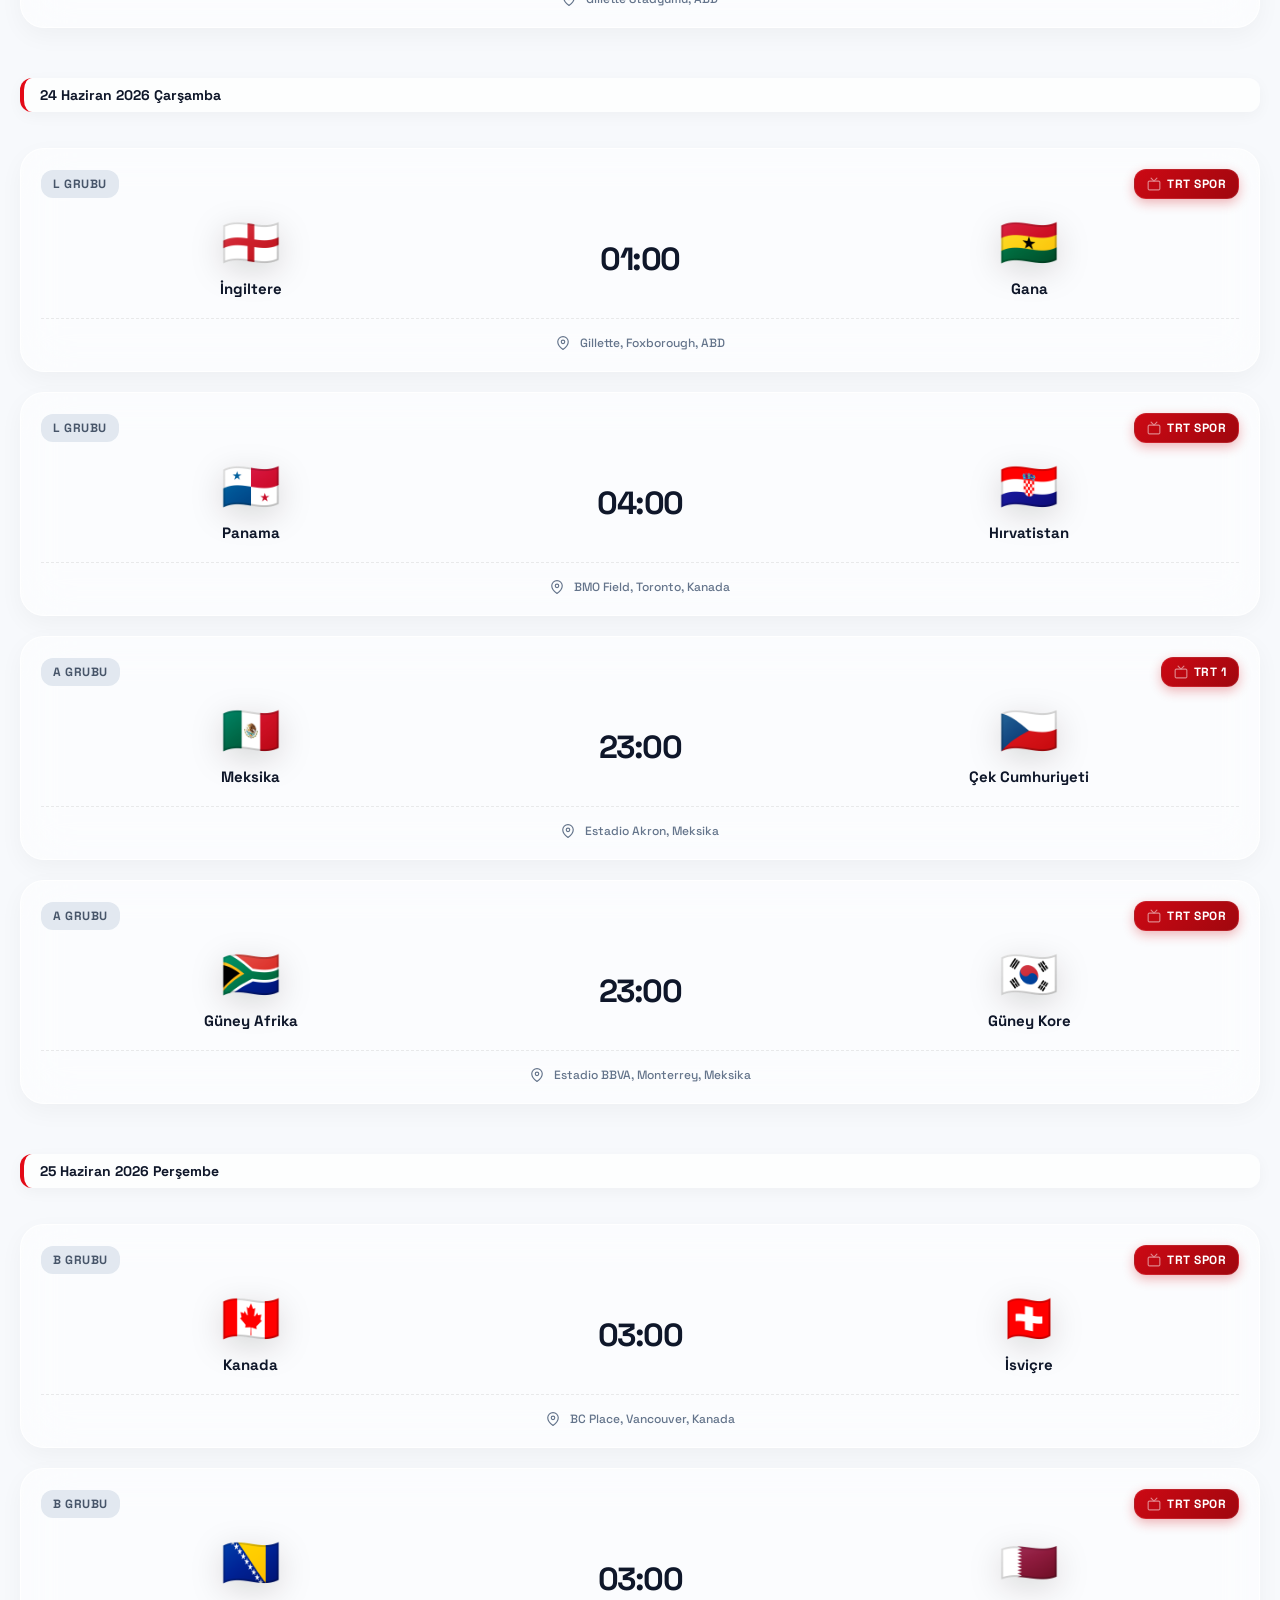
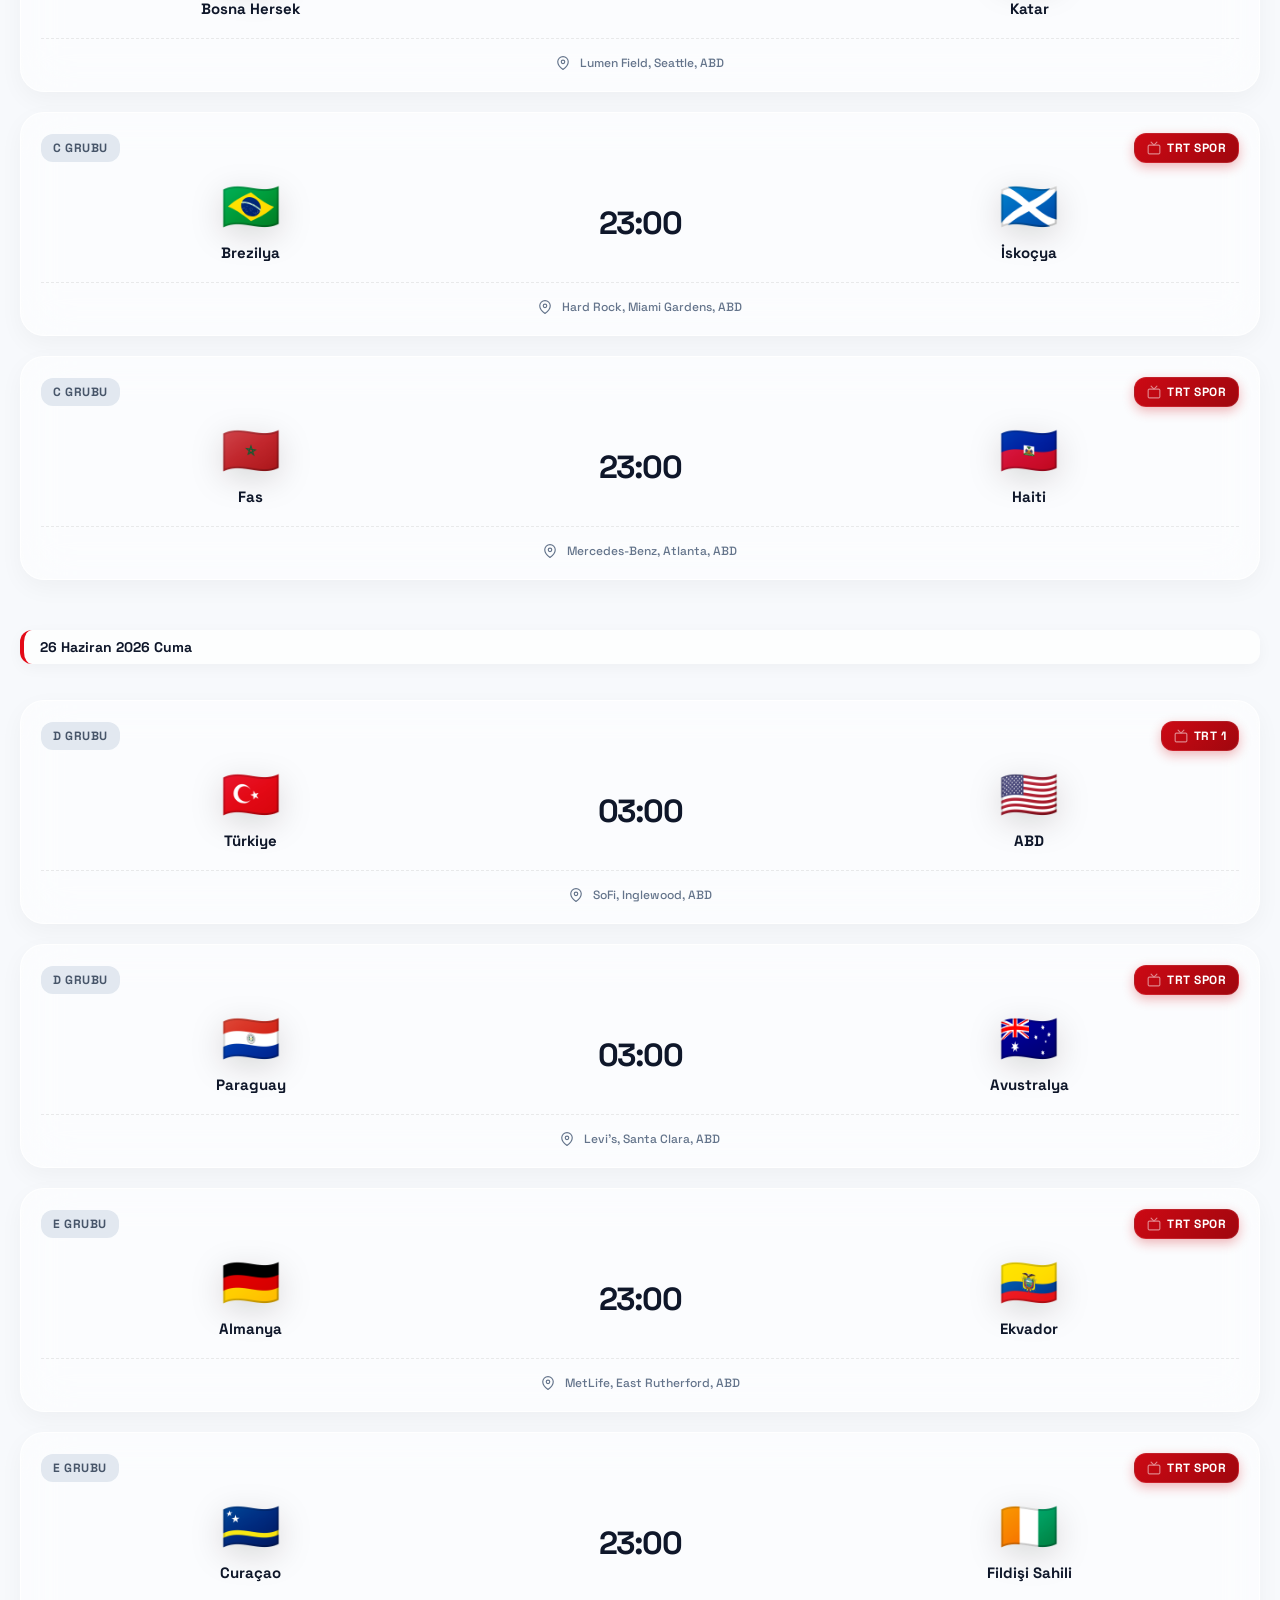
==== commit 254bb5b1: "Fix template literals printing literally in HTML" ====
--- a/index.html
+++ b/index.html
@@ -31,374 +31,374 @@
         <!-- Standings Tab -->
         <section id="tab-standings" class="tab-content">
 
-            <h2 class="section-title">${g}</h2>
-            <table class="mockup-table">
-                <thead>
-                    <tr>
-                        <th>Takım</th>
-                        <th>O</th>
-                        <th>G</th>
-                        <th>B</th>
-                        <th>M</th>
-                        <th>P</th>
-                    </tr>
-                </thead>
-                <tbody>
-                    <tr>
-                        <td class="team-cell"><span class="flag">${flag}</span> ${name}</td>
-                        <td>0</td><td>0</td><td>0</td><td>0</td><td>0</td>
-                    </tr>
-                    <tr>
-                        <td class="team-cell"><span class="flag">${flag}</span> ${name}</td>
-                        <td>0</td><td>0</td><td>0</td><td>0</td><td>0</td>
-                    </tr>
-                    <tr>
-                        <td class="team-cell"><span class="flag">${flag}</span> ${name}</td>
-                        <td>0</td><td>0</td><td>0</td><td>0</td><td>0</td>
-                    </tr>
-                    <tr>
-                        <td class="team-cell"><span class="flag">${flag}</span> ${name}</td>
-                        <td>0</td><td>0</td><td>0</td><td>0</td><td>0</td>
-                    </tr>
-                </tbody>
-            </table>
-            <h2 class="section-title">${g}</h2>
-            <table class="mockup-table">
-                <thead>
-                    <tr>
-                        <th>Takım</th>
-                        <th>O</th>
-                        <th>G</th>
-                        <th>B</th>
-                        <th>M</th>
-                        <th>P</th>
-                    </tr>
-                </thead>
-                <tbody>
-                    <tr>
-                        <td class="team-cell"><span class="flag">${flag}</span> ${name}</td>
-                        <td>0</td><td>0</td><td>0</td><td>0</td><td>0</td>
-                    </tr>
-                    <tr>
-                        <td class="team-cell"><span class="flag">${flag}</span> ${name}</td>
-                        <td>0</td><td>0</td><td>0</td><td>0</td><td>0</td>
-                    </tr>
-                    <tr>
-                        <td class="team-cell"><span class="flag">${flag}</span> ${name}</td>
-                        <td>0</td><td>0</td><td>0</td><td>0</td><td>0</td>
-                    </tr>
-                    <tr>
-                        <td class="team-cell"><span class="flag">${flag}</span> ${name}</td>
-                        <td>0</td><td>0</td><td>0</td><td>0</td><td>0</td>
-                    </tr>
-                </tbody>
-            </table>
-            <h2 class="section-title">${g}</h2>
-            <table class="mockup-table">
-                <thead>
-                    <tr>
-                        <th>Takım</th>
-                        <th>O</th>
-                        <th>G</th>
-                        <th>B</th>
-                        <th>M</th>
-                        <th>P</th>
-                    </tr>
-                </thead>
-                <tbody>
-                    <tr>
-                        <td class="team-cell"><span class="flag">${flag}</span> ${name}</td>
-                        <td>0</td><td>0</td><td>0</td><td>0</td><td>0</td>
-                    </tr>
-                    <tr>
-                        <td class="team-cell"><span class="flag">${flag}</span> ${name}</td>
-                        <td>0</td><td>0</td><td>0</td><td>0</td><td>0</td>
-                    </tr>
-                    <tr>
-                        <td class="team-cell"><span class="flag">${flag}</span> ${name}</td>
-                        <td>0</td><td>0</td><td>0</td><td>0</td><td>0</td>
-                    </tr>
-                    <tr>
-                        <td class="team-cell"><span class="flag">${flag}</span> ${name}</td>
-                        <td>0</td><td>0</td><td>0</td><td>0</td><td>0</td>
-                    </tr>
-                </tbody>
-            </table>
-            <h2 class="section-title">${g}</h2>
-            <table class="mockup-table">
-                <thead>
-                    <tr>
-                        <th>Takım</th>
-                        <th>O</th>
-                        <th>G</th>
-                        <th>B</th>
-                        <th>M</th>
-                        <th>P</th>
-                    </tr>
-                </thead>
-                <tbody>
-                    <tr>
-                        <td class="team-cell"><span class="flag">${flag}</span> ${name}</td>
-                        <td>0</td><td>0</td><td>0</td><td>0</td><td>0</td>
-                    </tr>
-                    <tr>
-                        <td class="team-cell"><span class="flag">${flag}</span> ${name}</td>
-                        <td>0</td><td>0</td><td>0</td><td>0</td><td>0</td>
-                    </tr>
-                    <tr>
-                        <td class="team-cell"><span class="flag">${flag}</span> ${name}</td>
-                        <td>0</td><td>0</td><td>0</td><td>0</td><td>0</td>
-                    </tr>
-                    <tr>
-                        <td class="team-cell"><span class="flag">${flag}</span> ${name}</td>
-                        <td>0</td><td>0</td><td>0</td><td>0</td><td>0</td>
-                    </tr>
-                </tbody>
-            </table>
-            <h2 class="section-title">${g}</h2>
-            <table class="mockup-table">
-                <thead>
-                    <tr>
-                        <th>Takım</th>
-                        <th>O</th>
-                        <th>G</th>
-                        <th>B</th>
-                        <th>M</th>
-                        <th>P</th>
-                    </tr>
-                </thead>
-                <tbody>
-                    <tr>
-                        <td class="team-cell"><span class="flag">${flag}</span> ${name}</td>
-                        <td>0</td><td>0</td><td>0</td><td>0</td><td>0</td>
-                    </tr>
-                    <tr>
-                        <td class="team-cell"><span class="flag">${flag}</span> ${name}</td>
-                        <td>0</td><td>0</td><td>0</td><td>0</td><td>0</td>
-                    </tr>
-                    <tr>
-                        <td class="team-cell"><span class="flag">${flag}</span> ${name}</td>
-                        <td>0</td><td>0</td><td>0</td><td>0</td><td>0</td>
-                    </tr>
-                    <tr>
-                        <td class="team-cell"><span class="flag">${flag}</span> ${name}</td>
-                        <td>0</td><td>0</td><td>0</td><td>0</td><td>0</td>
-                    </tr>
-                </tbody>
-            </table>
-            <h2 class="section-title">${g}</h2>
-            <table class="mockup-table">
-                <thead>
-                    <tr>
-                        <th>Takım</th>
-                        <th>O</th>
-                        <th>G</th>
-                        <th>B</th>
-                        <th>M</th>
-                        <th>P</th>
-                    </tr>
-                </thead>
-                <tbody>
-                    <tr>
-                        <td class="team-cell"><span class="flag">${flag}</span> ${name}</td>
-                        <td>0</td><td>0</td><td>0</td><td>0</td><td>0</td>
-                    </tr>
-                    <tr>
-                        <td class="team-cell"><span class="flag">${flag}</span> ${name}</td>
-                        <td>0</td><td>0</td><td>0</td><td>0</td><td>0</td>
-                    </tr>
-                    <tr>
-                        <td class="team-cell"><span class="flag">${flag}</span> ${name}</td>
-                        <td>0</td><td>0</td><td>0</td><td>0</td><td>0</td>
-                    </tr>
-                    <tr>
-                        <td class="team-cell"><span class="flag">${flag}</span> ${name}</td>
-                        <td>0</td><td>0</td><td>0</td><td>0</td><td>0</td>
-                    </tr>
-                </tbody>
-            </table>
-            <h2 class="section-title">${g}</h2>
-            <table class="mockup-table">
-                <thead>
-                    <tr>
-                        <th>Takım</th>
-                        <th>O</th>
-                        <th>G</th>
-                        <th>B</th>
-                        <th>M</th>
-                        <th>P</th>
-                    </tr>
-                </thead>
-                <tbody>
-                    <tr>
-                        <td class="team-cell"><span class="flag">${flag}</span> ${name}</td>
-                        <td>0</td><td>0</td><td>0</td><td>0</td><td>0</td>
-                    </tr>
-                    <tr>
-                        <td class="team-cell"><span class="flag">${flag}</span> ${name}</td>
-                        <td>0</td><td>0</td><td>0</td><td>0</td><td>0</td>
-                    </tr>
-                    <tr>
-                        <td class="team-cell"><span class="flag">${flag}</span> ${name}</td>
-                        <td>0</td><td>0</td><td>0</td><td>0</td><td>0</td>
-                    </tr>
-                    <tr>
-                        <td class="team-cell"><span class="flag">${flag}</span> ${name}</td>
-                        <td>0</td><td>0</td><td>0</td><td>0</td><td>0</td>
-                    </tr>
-                </tbody>
-            </table>
-            <h2 class="section-title">${g}</h2>
-            <table class="mockup-table">
-                <thead>
-                    <tr>
-                        <th>Takım</th>
-                        <th>O</th>
-                        <th>G</th>
-                        <th>B</th>
-                        <th>M</th>
-                        <th>P</th>
-                    </tr>
-                </thead>
-                <tbody>
-                    <tr>
-                        <td class="team-cell"><span class="flag">${flag}</span> ${name}</td>
-                        <td>0</td><td>0</td><td>0</td><td>0</td><td>0</td>
-                    </tr>
-                    <tr>
-                        <td class="team-cell"><span class="flag">${flag}</span> ${name}</td>
-                        <td>0</td><td>0</td><td>0</td><td>0</td><td>0</td>
-                    </tr>
-                    <tr>
-                        <td class="team-cell"><span class="flag">${flag}</span> ${name}</td>
-                        <td>0</td><td>0</td><td>0</td><td>0</td><td>0</td>
-                    </tr>
-                    <tr>
-                        <td class="team-cell"><span class="flag">${flag}</span> ${name}</td>
-                        <td>0</td><td>0</td><td>0</td><td>0</td><td>0</td>
-                    </tr>
-                </tbody>
-            </table>
-            <h2 class="section-title">${g}</h2>
-            <table class="mockup-table">
-                <thead>
-                    <tr>
-                        <th>Takım</th>
-                        <th>O</th>
-                        <th>G</th>
-                        <th>B</th>
-                        <th>M</th>
-                        <th>P</th>
-                    </tr>
-                </thead>
-                <tbody>
-                    <tr>
-                        <td class="team-cell"><span class="flag">${flag}</span> ${name}</td>
-                        <td>0</td><td>0</td><td>0</td><td>0</td><td>0</td>
-                    </tr>
-                    <tr>
-                        <td class="team-cell"><span class="flag">${flag}</span> ${name}</td>
-                        <td>0</td><td>0</td><td>0</td><td>0</td><td>0</td>
-                    </tr>
-                    <tr>
-                        <td class="team-cell"><span class="flag">${flag}</span> ${name}</td>
-                        <td>0</td><td>0</td><td>0</td><td>0</td><td>0</td>
-                    </tr>
-                    <tr>
-                        <td class="team-cell"><span class="flag">${flag}</span> ${name}</td>
-                        <td>0</td><td>0</td><td>0</td><td>0</td><td>0</td>
-                    </tr>
-                </tbody>
-            </table>
-            <h2 class="section-title">${g}</h2>
-            <table class="mockup-table">
-                <thead>
-                    <tr>
-                        <th>Takım</th>
-                        <th>O</th>
-                        <th>G</th>
-                        <th>B</th>
-                        <th>M</th>
-                        <th>P</th>
-                    </tr>
-                </thead>
-                <tbody>
-                    <tr>
-                        <td class="team-cell"><span class="flag">${flag}</span> ${name}</td>
-                        <td>0</td><td>0</td><td>0</td><td>0</td><td>0</td>
-                    </tr>
-                    <tr>
-                        <td class="team-cell"><span class="flag">${flag}</span> ${name}</td>
-                        <td>0</td><td>0</td><td>0</td><td>0</td><td>0</td>
-                    </tr>
-                    <tr>
-                        <td class="team-cell"><span class="flag">${flag}</span> ${name}</td>
-                        <td>0</td><td>0</td><td>0</td><td>0</td><td>0</td>
-                    </tr>
-                    <tr>
-                        <td class="team-cell"><span class="flag">${flag}</span> ${name}</td>
-                        <td>0</td><td>0</td><td>0</td><td>0</td><td>0</td>
-                    </tr>
-                </tbody>
-            </table>
-            <h2 class="section-title">${g}</h2>
-            <table class="mockup-table">
-                <thead>
-                    <tr>
-                        <th>Takım</th>
-                        <th>O</th>
-                        <th>G</th>
-                        <th>B</th>
-                        <th>M</th>
-                        <th>P</th>
-                    </tr>
-                </thead>
-                <tbody>
-                    <tr>
-                        <td class="team-cell"><span class="flag">${flag}</span> ${name}</td>
-                        <td>0</td><td>0</td><td>0</td><td>0</td><td>0</td>
-                    </tr>
-                    <tr>
-                        <td class="team-cell"><span class="flag">${flag}</span> ${name}</td>
-                        <td>0</td><td>0</td><td>0</td><td>0</td><td>0</td>
-                    </tr>
-                    <tr>
-                        <td class="team-cell"><span class="flag">${flag}</span> ${name}</td>
-                        <td>0</td><td>0</td><td>0</td><td>0</td><td>0</td>
-                    </tr>
-                    <tr>
-                        <td class="team-cell"><span class="flag">${flag}</span> ${name}</td>
-                        <td>0</td><td>0</td><td>0</td><td>0</td><td>0</td>
-                    </tr>
-                </tbody>
-            </table>
-            <h2 class="section-title">${g}</h2>
-            <table class="mockup-table">
-                <thead>
-                    <tr>
-                        <th>Takım</th>
-                        <th>O</th>
-                        <th>G</th>
-                        <th>B</th>
-                        <th>M</th>
-                        <th>P</th>
-                    </tr>
-                </thead>
-                <tbody>
-                    <tr>
-                        <td class="team-cell"><span class="flag">${flag}</span> ${name}</td>
-                        <td>0</td><td>0</td><td>0</td><td>0</td><td>0</td>
-                    </tr>
-                    <tr>
-                        <td class="team-cell"><span class="flag">${flag}</span> ${name}</td>
-                        <td>0</td><td>0</td><td>0</td><td>0</td><td>0</td>
-                    </tr>
-                    <tr>
-                        <td class="team-cell"><span class="flag">${flag}</span> ${name}</td>
-                        <td>0</td><td>0</td><td>0</td><td>0</td><td>0</td>
-                    </tr>
-                    <tr>
-                        <td class="team-cell"><span class="flag">${flag}</span> ${name}</td>
+            <h2 class="section-title">A Grubu</h2>
+            <table class="mockup-table">
+                <thead>
+                    <tr>
+                        <th>Takım</th>
+                        <th>O</th>
+                        <th>G</th>
+                        <th>B</th>
+                        <th>M</th>
+                        <th>P</th>
+                    </tr>
+                </thead>
+                <tbody>
+                    <tr>
+                        <td class="team-cell"><span class="flag">🇲🇽</span> Meksika</td>
+                        <td>0</td><td>0</td><td>0</td><td>0</td><td>0</td>
+                    </tr>
+                    <tr>
+                        <td class="team-cell"><span class="flag">🇿🇦</span> Güney Afrika</td>
+                        <td>0</td><td>0</td><td>0</td><td>0</td><td>0</td>
+                    </tr>
+                    <tr>
+                        <td class="team-cell"><span class="flag">🇰🇷</span> Güney Kore</td>
+                        <td>0</td><td>0</td><td>0</td><td>0</td><td>0</td>
+                    </tr>
+                    <tr>
+                        <td class="team-cell"><span class="flag">🇨🇿</span> Çek Cumhuriyeti</td>
+                        <td>0</td><td>0</td><td>0</td><td>0</td><td>0</td>
+                    </tr>
+                </tbody>
+            </table>
+            <h2 class="section-title">B Grubu</h2>
+            <table class="mockup-table">
+                <thead>
+                    <tr>
+                        <th>Takım</th>
+                        <th>O</th>
+                        <th>G</th>
+                        <th>B</th>
+                        <th>M</th>
+                        <th>P</th>
+                    </tr>
+                </thead>
+                <tbody>
+                    <tr>
+                        <td class="team-cell"><span class="flag">🇨🇦</span> Kanada</td>
+                        <td>0</td><td>0</td><td>0</td><td>0</td><td>0</td>
+                    </tr>
+                    <tr>
+                        <td class="team-cell"><span class="flag">🇧🇦</span> Bosna Hersek</td>
+                        <td>0</td><td>0</td><td>0</td><td>0</td><td>0</td>
+                    </tr>
+                    <tr>
+                        <td class="team-cell"><span class="flag">🇶🇦</span> Katar</td>
+                        <td>0</td><td>0</td><td>0</td><td>0</td><td>0</td>
+                    </tr>
+                    <tr>
+                        <td class="team-cell"><span class="flag">🇨🇭</span> İsviçre</td>
+                        <td>0</td><td>0</td><td>0</td><td>0</td><td>0</td>
+                    </tr>
+                </tbody>
+            </table>
+            <h2 class="section-title">C Grubu</h2>
+            <table class="mockup-table">
+                <thead>
+                    <tr>
+                        <th>Takım</th>
+                        <th>O</th>
+                        <th>G</th>
+                        <th>B</th>
+                        <th>M</th>
+                        <th>P</th>
+                    </tr>
+                </thead>
+                <tbody>
+                    <tr>
+                        <td class="team-cell"><span class="flag">🇧🇷</span> Brezilya</td>
+                        <td>0</td><td>0</td><td>0</td><td>0</td><td>0</td>
+                    </tr>
+                    <tr>
+                        <td class="team-cell"><span class="flag">🇲🇦</span> Fas</td>
+                        <td>0</td><td>0</td><td>0</td><td>0</td><td>0</td>
+                    </tr>
+                    <tr>
+                        <td class="team-cell"><span class="flag">🇭🇹</span> Haiti</td>
+                        <td>0</td><td>0</td><td>0</td><td>0</td><td>0</td>
+                    </tr>
+                    <tr>
+                        <td class="team-cell"><span class="flag">🏴󠁧󠁢󠁳󠁣󠁴󠁿</span> İskoçya</td>
+                        <td>0</td><td>0</td><td>0</td><td>0</td><td>0</td>
+                    </tr>
+                </tbody>
+            </table>
+            <h2 class="section-title">D Grubu</h2>
+            <table class="mockup-table">
+                <thead>
+                    <tr>
+                        <th>Takım</th>
+                        <th>O</th>
+                        <th>G</th>
+                        <th>B</th>
+                        <th>M</th>
+                        <th>P</th>
+                    </tr>
+                </thead>
+                <tbody>
+                    <tr>
+                        <td class="team-cell"><span class="flag">🇺🇸</span> ABD</td>
+                        <td>0</td><td>0</td><td>0</td><td>0</td><td>0</td>
+                    </tr>
+                    <tr>
+                        <td class="team-cell"><span class="flag">🇵🇾</span> Paraguay</td>
+                        <td>0</td><td>0</td><td>0</td><td>0</td><td>0</td>
+                    </tr>
+                    <tr>
+                        <td class="team-cell"><span class="flag">🇦🇺</span> Avustralya</td>
+                        <td>0</td><td>0</td><td>0</td><td>0</td><td>0</td>
+                    </tr>
+                    <tr>
+                        <td class="team-cell"><span class="flag">🇹🇷</span> Türkiye</td>
+                        <td>0</td><td>0</td><td>0</td><td>0</td><td>0</td>
+                    </tr>
+                </tbody>
+            </table>
+            <h2 class="section-title">E Grubu</h2>
+            <table class="mockup-table">
+                <thead>
+                    <tr>
+                        <th>Takım</th>
+                        <th>O</th>
+                        <th>G</th>
+                        <th>B</th>
+                        <th>M</th>
+                        <th>P</th>
+                    </tr>
+                </thead>
+                <tbody>
+                    <tr>
+                        <td class="team-cell"><span class="flag">🇩🇪</span> Almanya</td>
+                        <td>0</td><td>0</td><td>0</td><td>0</td><td>0</td>
+                    </tr>
+                    <tr>
+                        <td class="team-cell"><span class="flag">🇨🇼</span> Curaçao</td>
+                        <td>0</td><td>0</td><td>0</td><td>0</td><td>0</td>
+                    </tr>
+                    <tr>
+                        <td class="team-cell"><span class="flag">🇨🇮</span> Fildişi Sahili</td>
+                        <td>0</td><td>0</td><td>0</td><td>0</td><td>0</td>
+                    </tr>
+                    <tr>
+                        <td class="team-cell"><span class="flag">🇪🇨</span> Ekvador</td>
+                        <td>0</td><td>0</td><td>0</td><td>0</td><td>0</td>
+                    </tr>
+                </tbody>
+            </table>
+            <h2 class="section-title">F Grubu</h2>
+            <table class="mockup-table">
+                <thead>
+                    <tr>
+                        <th>Takım</th>
+                        <th>O</th>
+                        <th>G</th>
+                        <th>B</th>
+                        <th>M</th>
+                        <th>P</th>
+                    </tr>
+                </thead>
+                <tbody>
+                    <tr>
+                        <td class="team-cell"><span class="flag">🇳🇱</span> Hollanda</td>
+                        <td>0</td><td>0</td><td>0</td><td>0</td><td>0</td>
+                    </tr>
+                    <tr>
+                        <td class="team-cell"><span class="flag">🇯🇵</span> Japonya</td>
+                        <td>0</td><td>0</td><td>0</td><td>0</td><td>0</td>
+                    </tr>
+                    <tr>
+                        <td class="team-cell"><span class="flag">🇸🇪</span> İsveç</td>
+                        <td>0</td><td>0</td><td>0</td><td>0</td><td>0</td>
+                    </tr>
+                    <tr>
+                        <td class="team-cell"><span class="flag">🇹🇳</span> Tunus</td>
+                        <td>0</td><td>0</td><td>0</td><td>0</td><td>0</td>
+                    </tr>
+                </tbody>
+            </table>
+            <h2 class="section-title">G Grubu</h2>
+            <table class="mockup-table">
+                <thead>
+                    <tr>
+                        <th>Takım</th>
+                        <th>O</th>
+                        <th>G</th>
+                        <th>B</th>
+                        <th>M</th>
+                        <th>P</th>
+                    </tr>
+                </thead>
+                <tbody>
+                    <tr>
+                        <td class="team-cell"><span class="flag">🇧🇪</span> Belçika</td>
+                        <td>0</td><td>0</td><td>0</td><td>0</td><td>0</td>
+                    </tr>
+                    <tr>
+                        <td class="team-cell"><span class="flag">🇪🇬</span> Mısır</td>
+                        <td>0</td><td>0</td><td>0</td><td>0</td><td>0</td>
+                    </tr>
+                    <tr>
+                        <td class="team-cell"><span class="flag">🇮🇷</span> İran</td>
+                        <td>0</td><td>0</td><td>0</td><td>0</td><td>0</td>
+                    </tr>
+                    <tr>
+                        <td class="team-cell"><span class="flag">🇳🇿</span> Yeni Zelanda</td>
+                        <td>0</td><td>0</td><td>0</td><td>0</td><td>0</td>
+                    </tr>
+                </tbody>
+            </table>
+            <h2 class="section-title">H Grubu</h2>
+            <table class="mockup-table">
+                <thead>
+                    <tr>
+                        <th>Takım</th>
+                        <th>O</th>
+                        <th>G</th>
+                        <th>B</th>
+                        <th>M</th>
+                        <th>P</th>
+                    </tr>
+                </thead>
+                <tbody>
+                    <tr>
+                        <td class="team-cell"><span class="flag">🇪🇸</span> İspanya</td>
+                        <td>0</td><td>0</td><td>0</td><td>0</td><td>0</td>
+                    </tr>
+                    <tr>
+                        <td class="team-cell"><span class="flag">🇨🇻</span> Yeşil Burun Adaları</td>
+                        <td>0</td><td>0</td><td>0</td><td>0</td><td>0</td>
+                    </tr>
+                    <tr>
+                        <td class="team-cell"><span class="flag">🇸🇦</span> Suudi Arabistan</td>
+                        <td>0</td><td>0</td><td>0</td><td>0</td><td>0</td>
+                    </tr>
+                    <tr>
+                        <td class="team-cell"><span class="flag">🇺🇾</span> Uruguay</td>
+                        <td>0</td><td>0</td><td>0</td><td>0</td><td>0</td>
+                    </tr>
+                </tbody>
+            </table>
+            <h2 class="section-title">I Grubu</h2>
+            <table class="mockup-table">
+                <thead>
+                    <tr>
+                        <th>Takım</th>
+                        <th>O</th>
+                        <th>G</th>
+                        <th>B</th>
+                        <th>M</th>
+                        <th>P</th>
+                    </tr>
+                </thead>
+                <tbody>
+                    <tr>
+                        <td class="team-cell"><span class="flag">🇫🇷</span> Fransa</td>
+                        <td>0</td><td>0</td><td>0</td><td>0</td><td>0</td>
+                    </tr>
+                    <tr>
+                        <td class="team-cell"><span class="flag">🇸🇳</span> Senegal</td>
+                        <td>0</td><td>0</td><td>0</td><td>0</td><td>0</td>
+                    </tr>
+                    <tr>
+                        <td class="team-cell"><span class="flag">🇮🇶</span> Irak</td>
+                        <td>0</td><td>0</td><td>0</td><td>0</td><td>0</td>
+                    </tr>
+                    <tr>
+                        <td class="team-cell"><span class="flag">🇳🇴</span> Norveç</td>
+                        <td>0</td><td>0</td><td>0</td><td>0</td><td>0</td>
+                    </tr>
+                </tbody>
+            </table>
+            <h2 class="section-title">J Grubu</h2>
+            <table class="mockup-table">
+                <thead>
+                    <tr>
+                        <th>Takım</th>
+                        <th>O</th>
+                        <th>G</th>
+                        <th>B</th>
+                        <th>M</th>
+                        <th>P</th>
+                    </tr>
+                </thead>
+                <tbody>
+                    <tr>
+                        <td class="team-cell"><span class="flag">🇦🇷</span> Arjantin</td>
+                        <td>0</td><td>0</td><td>0</td><td>0</td><td>0</td>
+                    </tr>
+                    <tr>
+                        <td class="team-cell"><span class="flag">🇩🇿</span> Cezayir</td>
+                        <td>0</td><td>0</td><td>0</td><td>0</td><td>0</td>
+                    </tr>
+                    <tr>
+                        <td class="team-cell"><span class="flag">🇦🇹</span> Avusturya</td>
+                        <td>0</td><td>0</td><td>0</td><td>0</td><td>0</td>
+                    </tr>
+                    <tr>
+                        <td class="team-cell"><span class="flag">🇯🇴</span> Ürdün</td>
+                        <td>0</td><td>0</td><td>0</td><td>0</td><td>0</td>
+                    </tr>
+                </tbody>
+            </table>
+            <h2 class="section-title">K Grubu</h2>
+            <table class="mockup-table">
+                <thead>
+                    <tr>
+                        <th>Takım</th>
+                        <th>O</th>
+                        <th>G</th>
+                        <th>B</th>
+                        <th>M</th>
+                        <th>P</th>
+                    </tr>
+                </thead>
+                <tbody>
+                    <tr>
+                        <td class="team-cell"><span class="flag">🇵🇹</span> Portekiz</td>
+                        <td>0</td><td>0</td><td>0</td><td>0</td><td>0</td>
+                    </tr>
+                    <tr>
+                        <td class="team-cell"><span class="flag">🇨🇩</span> Demokratik Kongo Cumhuriyeti</td>
+                        <td>0</td><td>0</td><td>0</td><td>0</td><td>0</td>
+                    </tr>
+                    <tr>
+                        <td class="team-cell"><span class="flag">🇺🇿</span> Özbekistan</td>
+                        <td>0</td><td>0</td><td>0</td><td>0</td><td>0</td>
+                    </tr>
+                    <tr>
+                        <td class="team-cell"><span class="flag">🇨🇴</span> Kolombiya</td>
+                        <td>0</td><td>0</td><td>0</td><td>0</td><td>0</td>
+                    </tr>
+                </tbody>
+            </table>
+            <h2 class="section-title">L Grubu</h2>
+            <table class="mockup-table">
+                <thead>
+                    <tr>
+                        <th>Takım</th>
+                        <th>O</th>
+                        <th>G</th>
+                        <th>B</th>
+                        <th>M</th>
+                        <th>P</th>
+                    </tr>
+                </thead>
+                <tbody>
+                    <tr>
+                        <td class="team-cell"><span class="flag">🏴󠁧󠁢󠁥󠁮󠁧󠁿</span> İngiltere</td>
+                        <td>0</td><td>0</td><td>0</td><td>0</td><td>0</td>
+                    </tr>
+                    <tr>
+                        <td class="team-cell"><span class="flag">🇭🇷</span> Hırvatistan</td>
+                        <td>0</td><td>0</td><td>0</td><td>0</td><td>0</td>
+                    </tr>
+                    <tr>
+                        <td class="team-cell"><span class="flag">🇬🇭</span> Gana</td>
+                        <td>0</td><td>0</td><td>0</td><td>0</td><td>0</td>
+                    </tr>
+                    <tr>
+                        <td class="team-cell"><span class="flag">🇵🇦</span> Panama</td>
                         <td>0</td><td>0</td><td>0</td><td>0</td><td>0</td>
                     </tr>
                 </tbody>
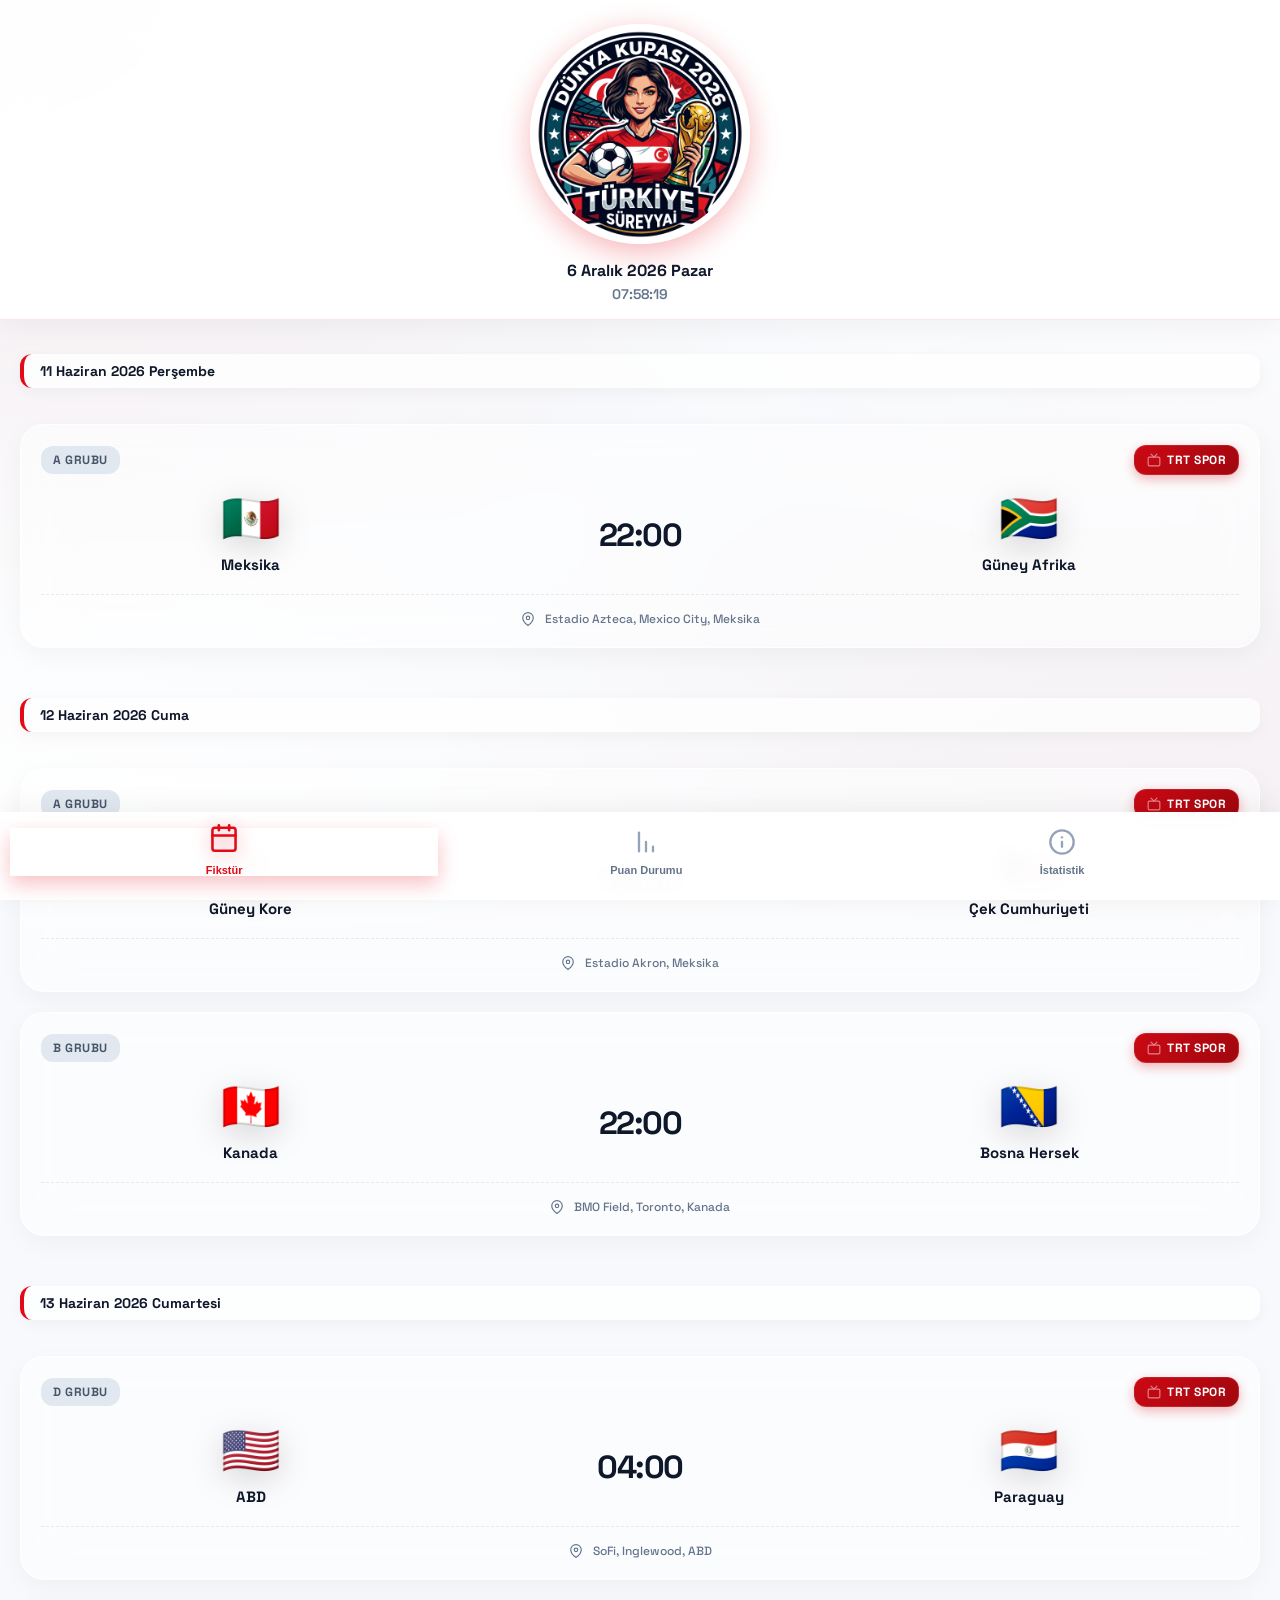
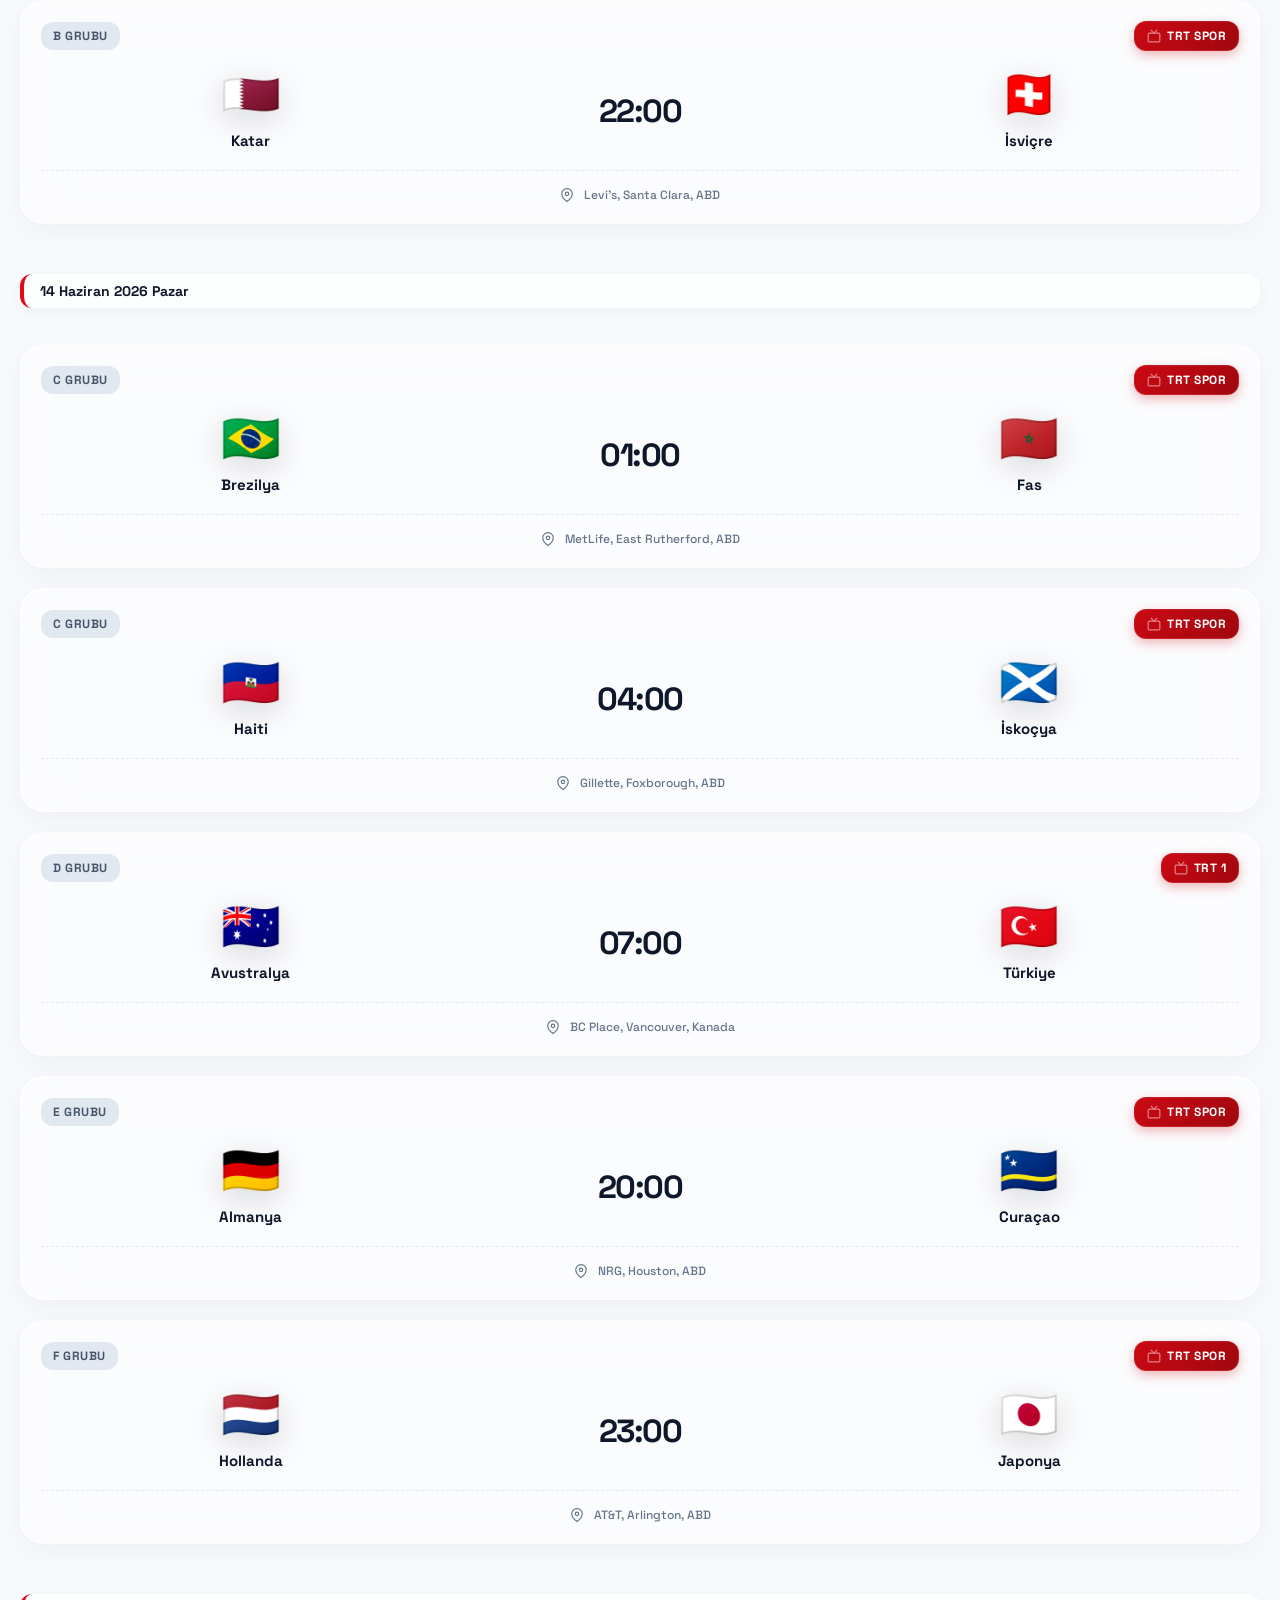
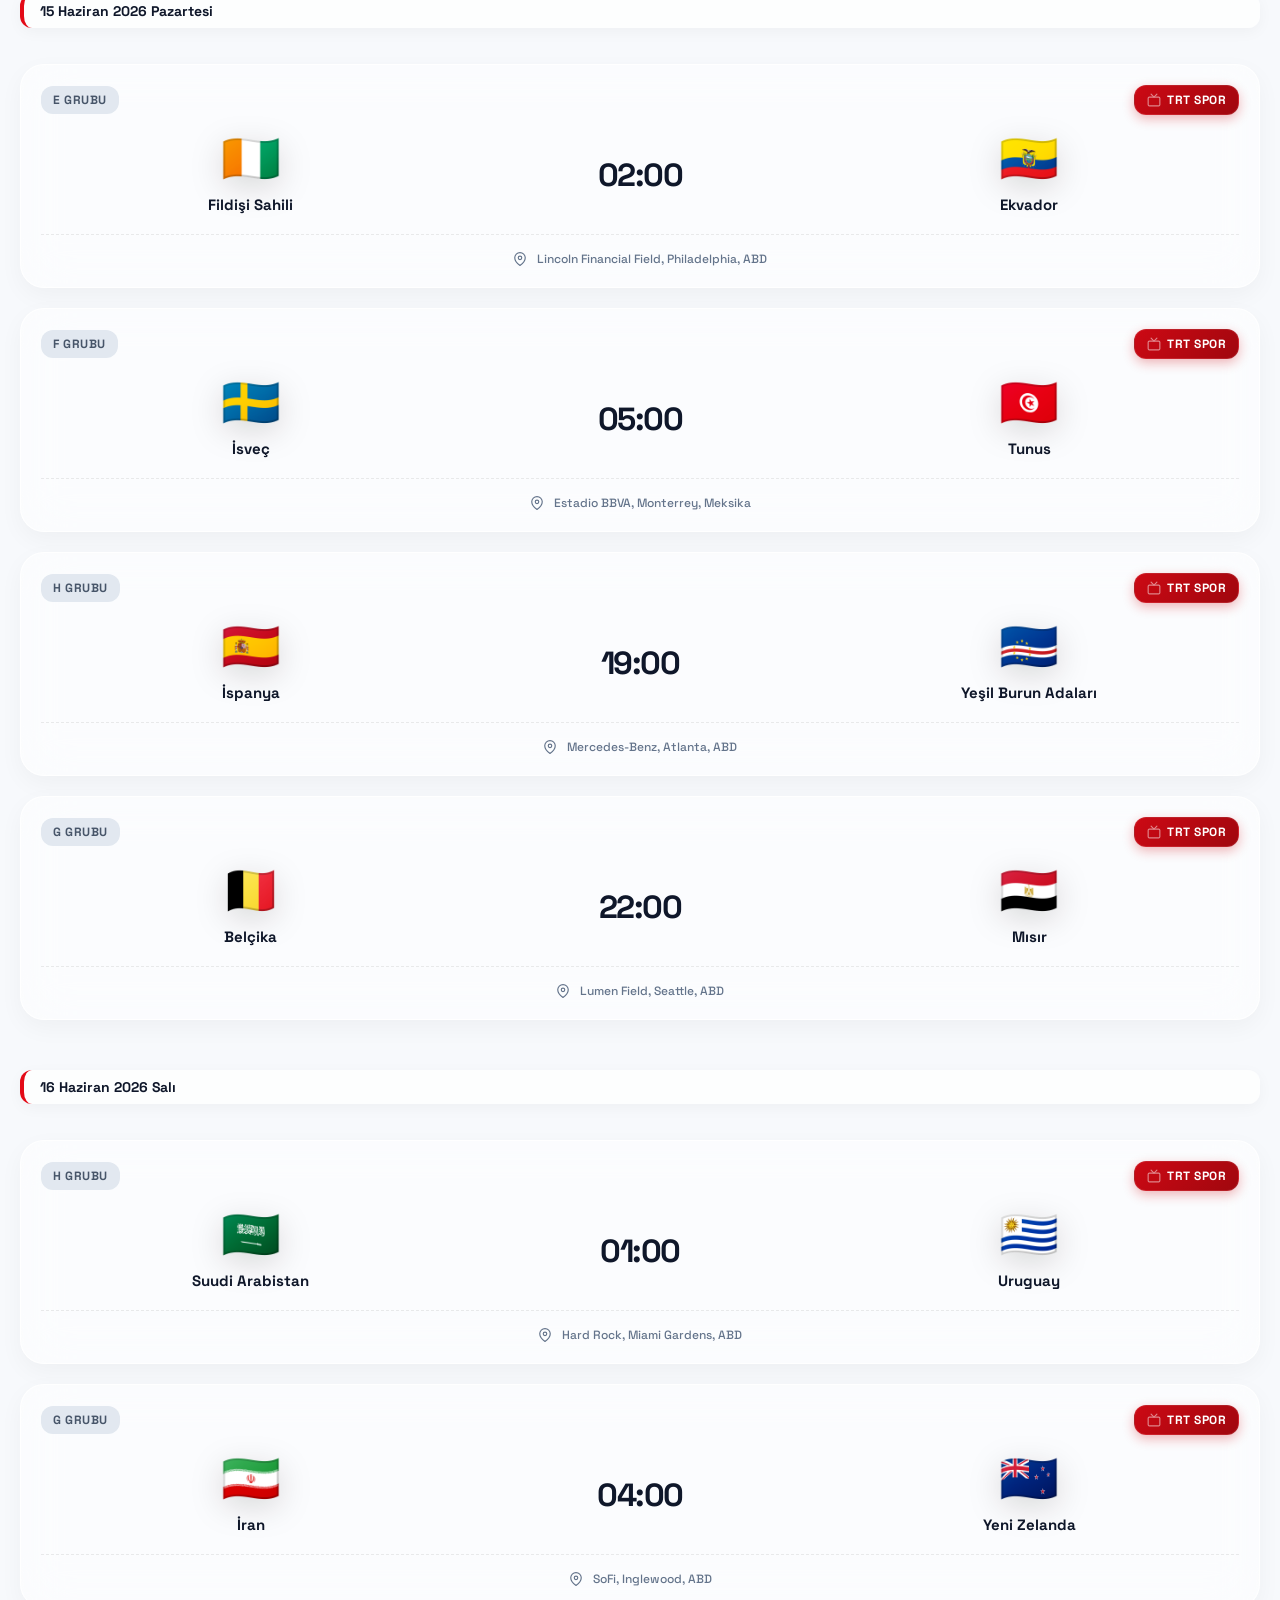
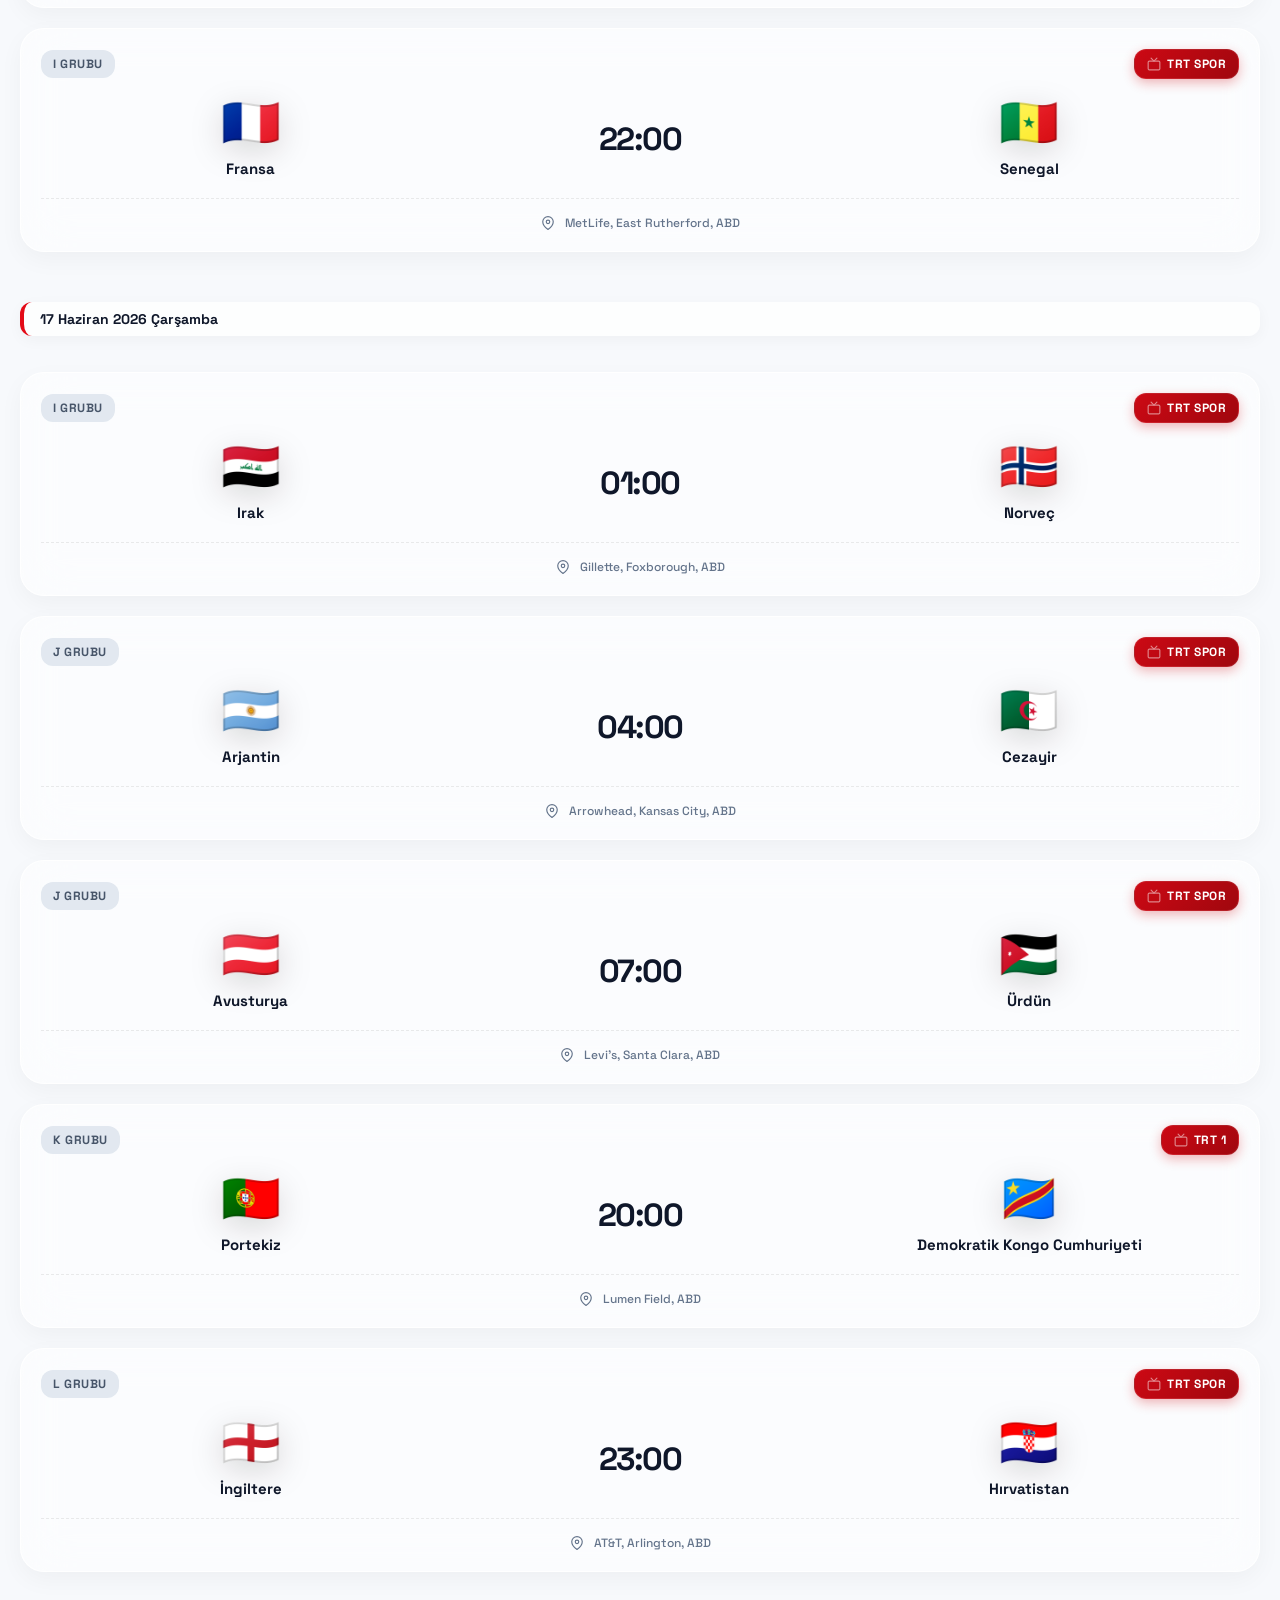
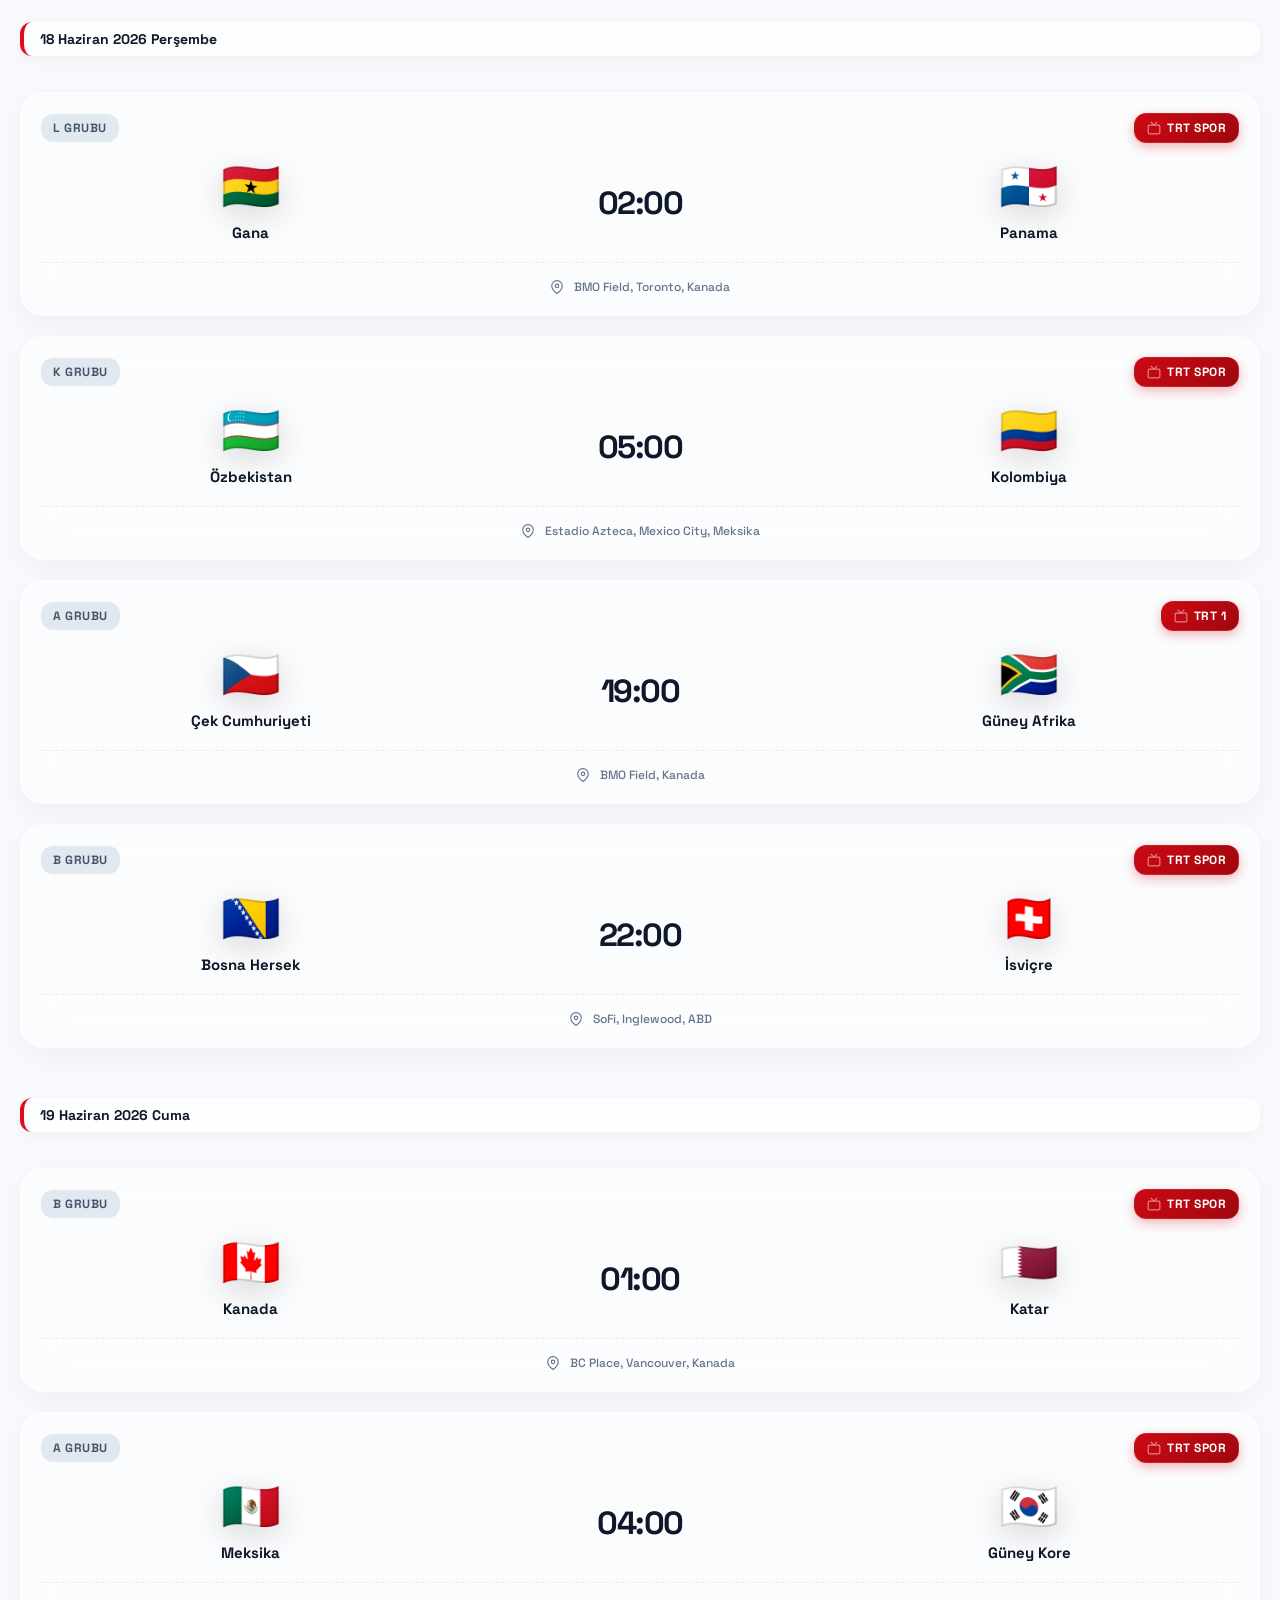
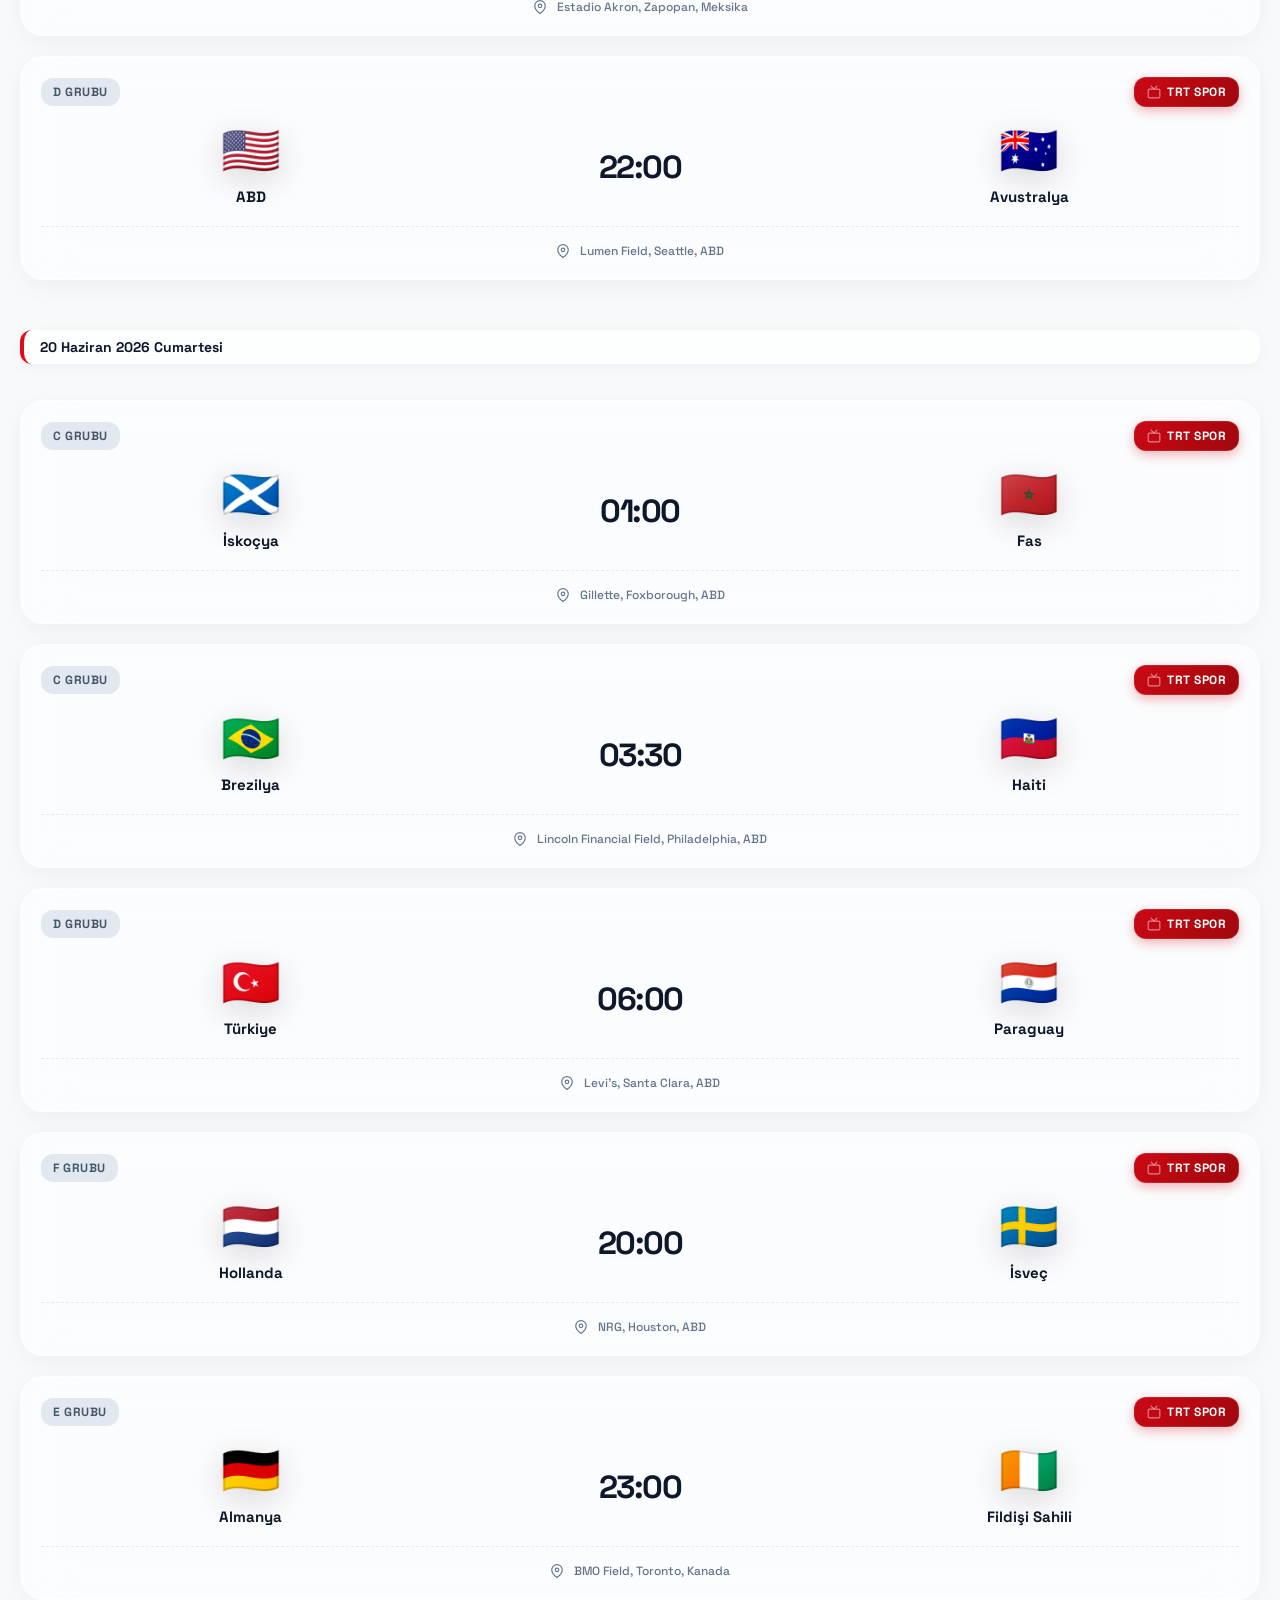
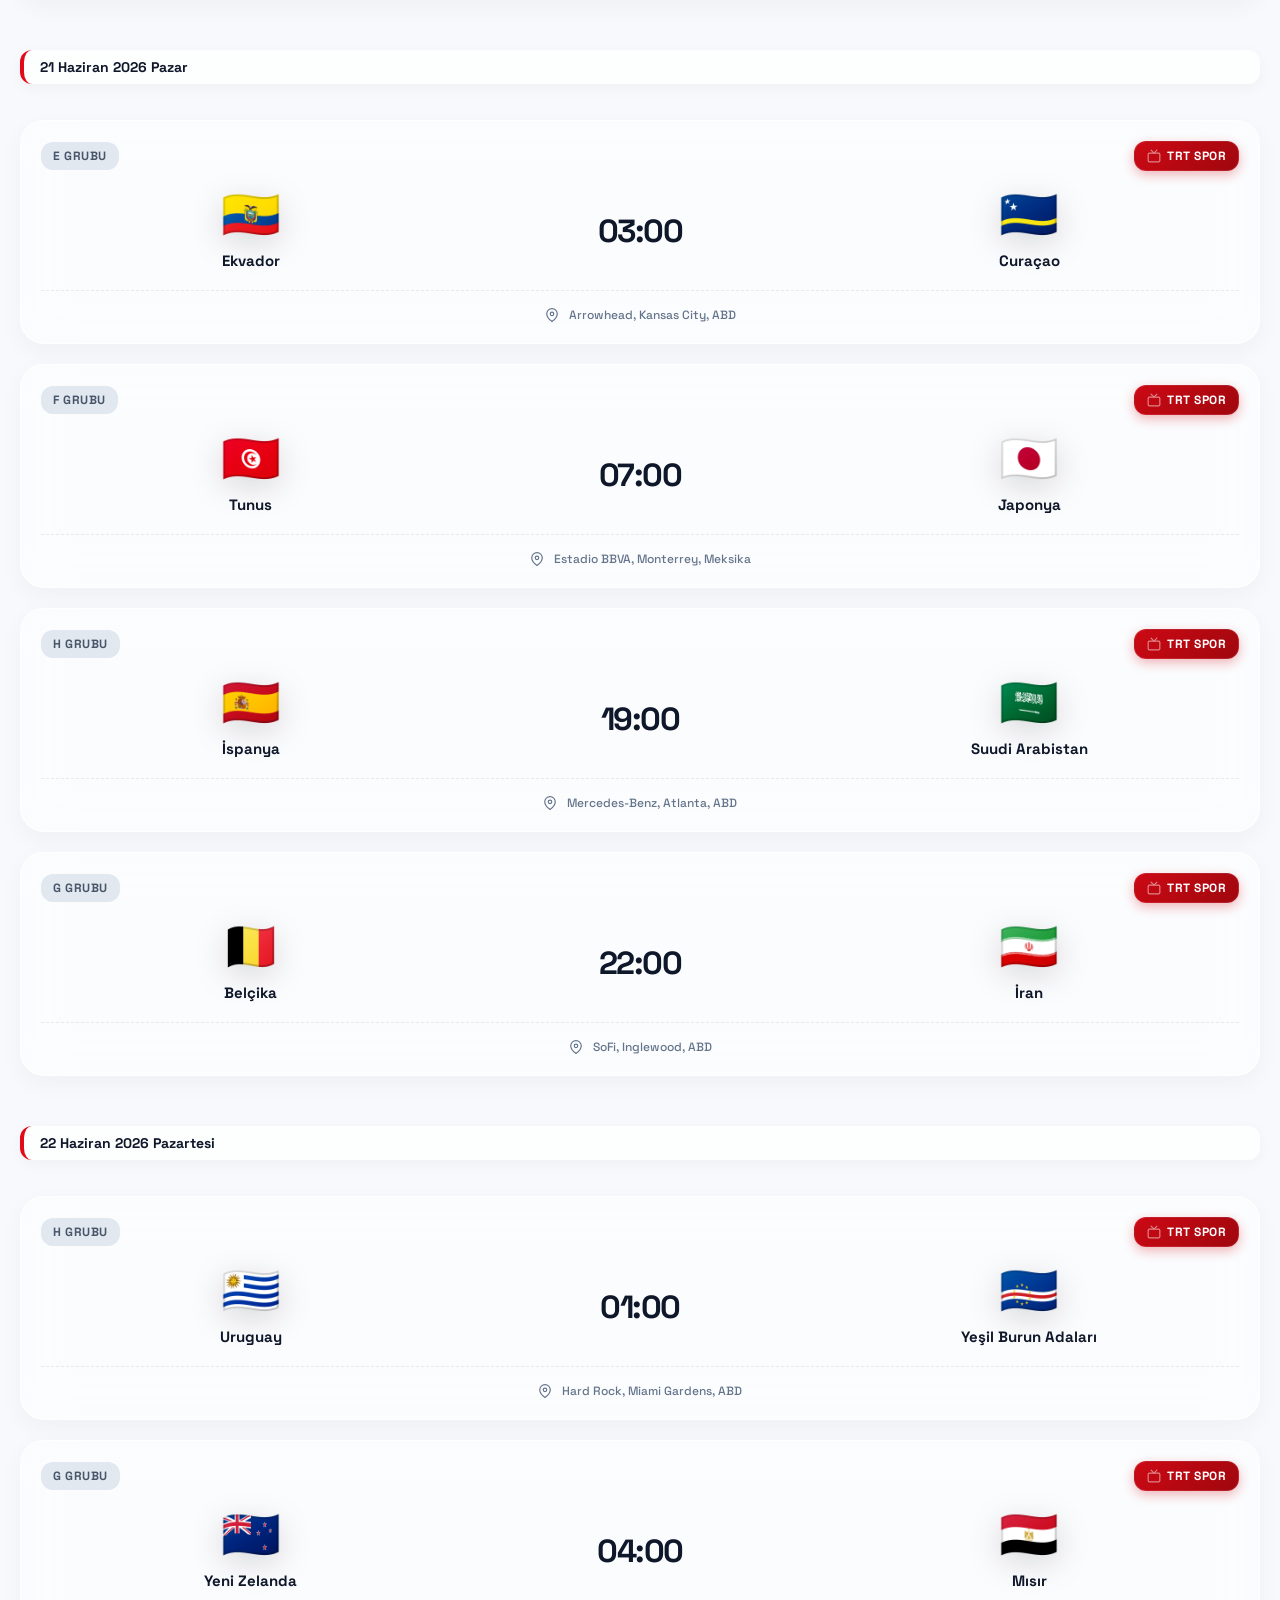
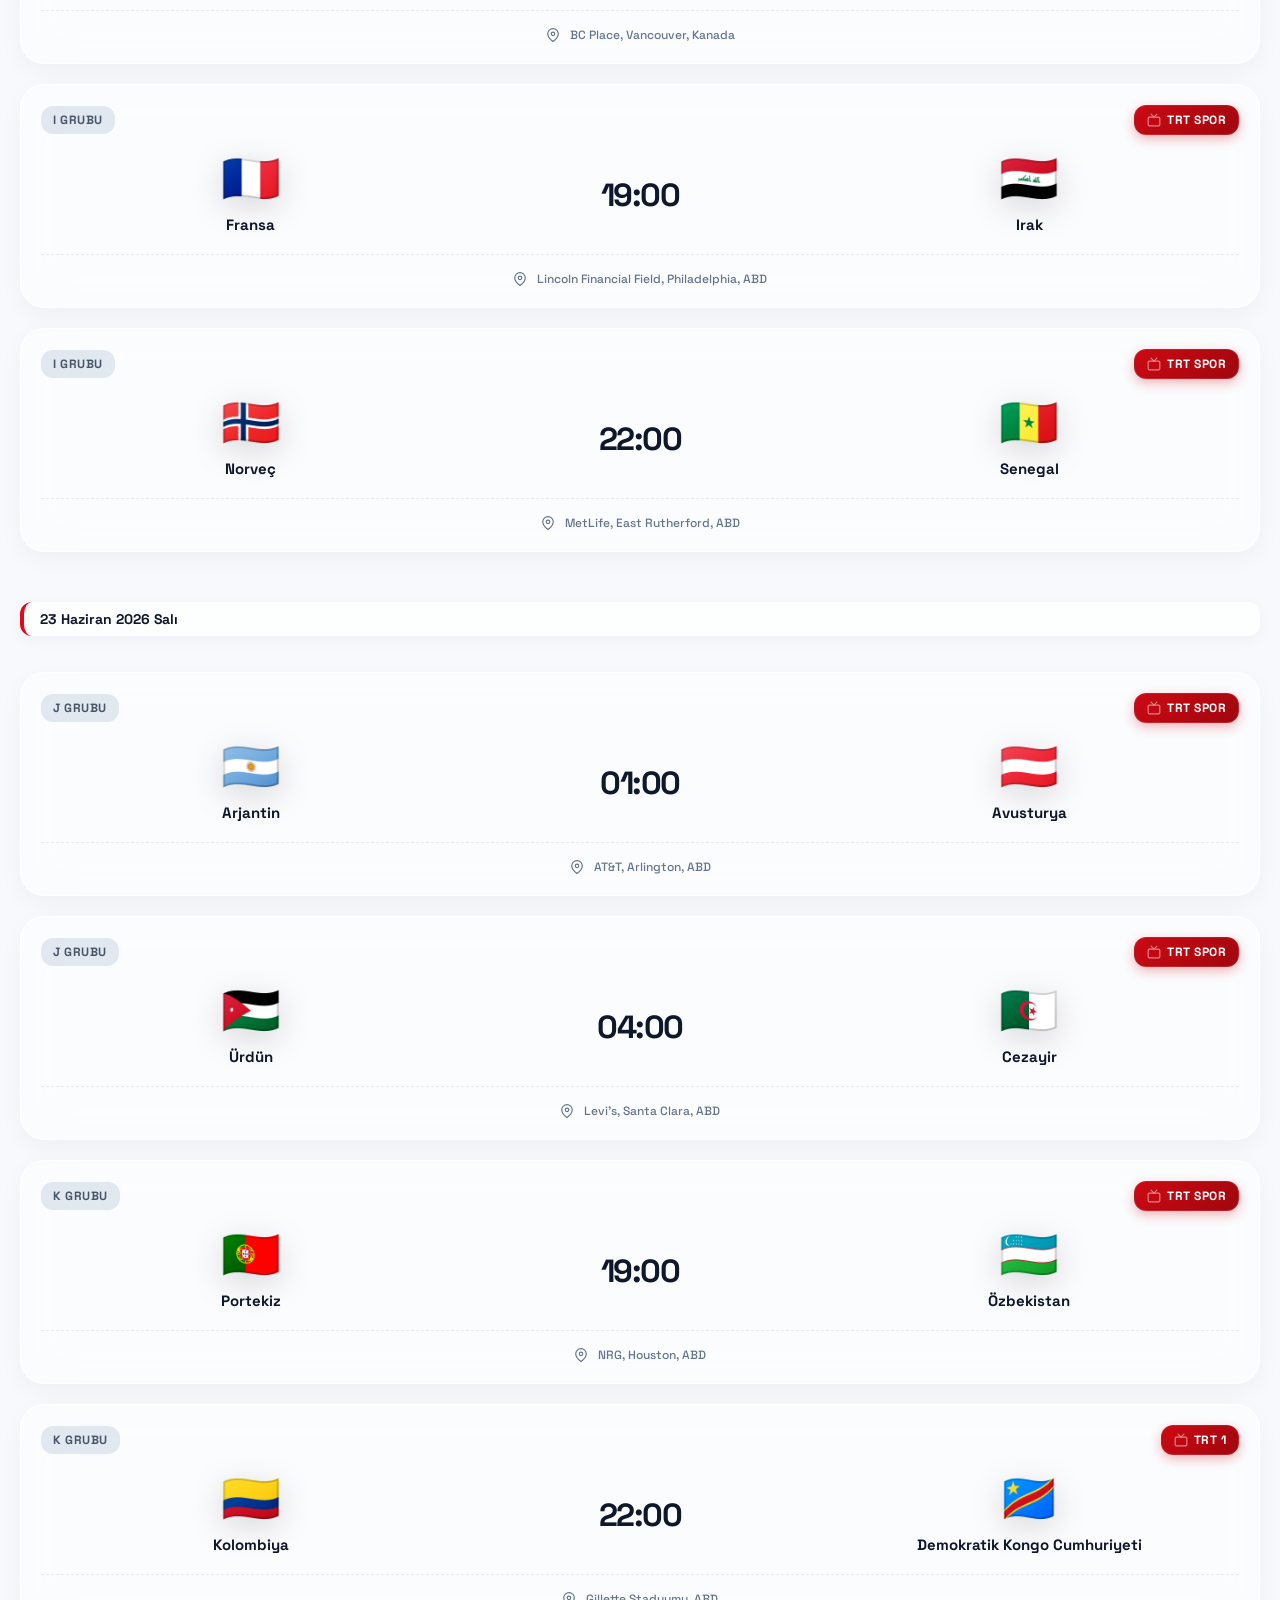
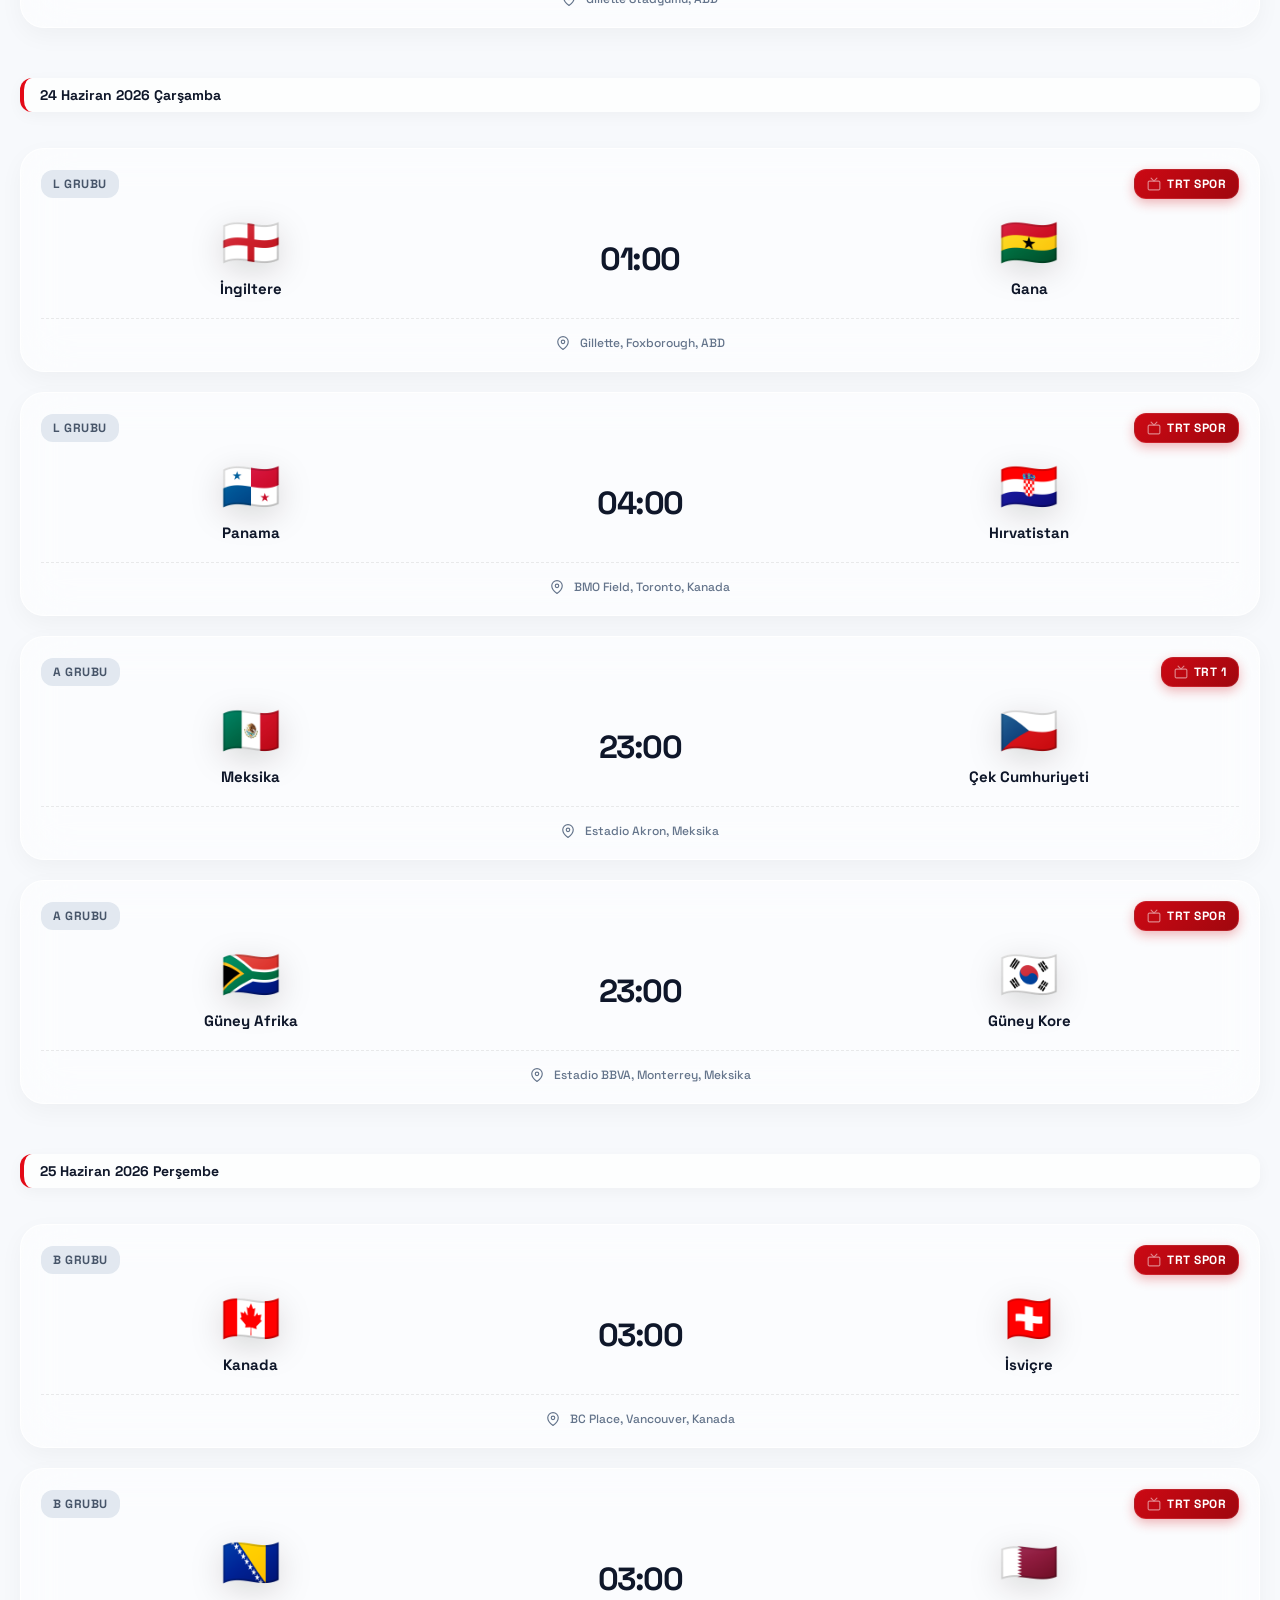
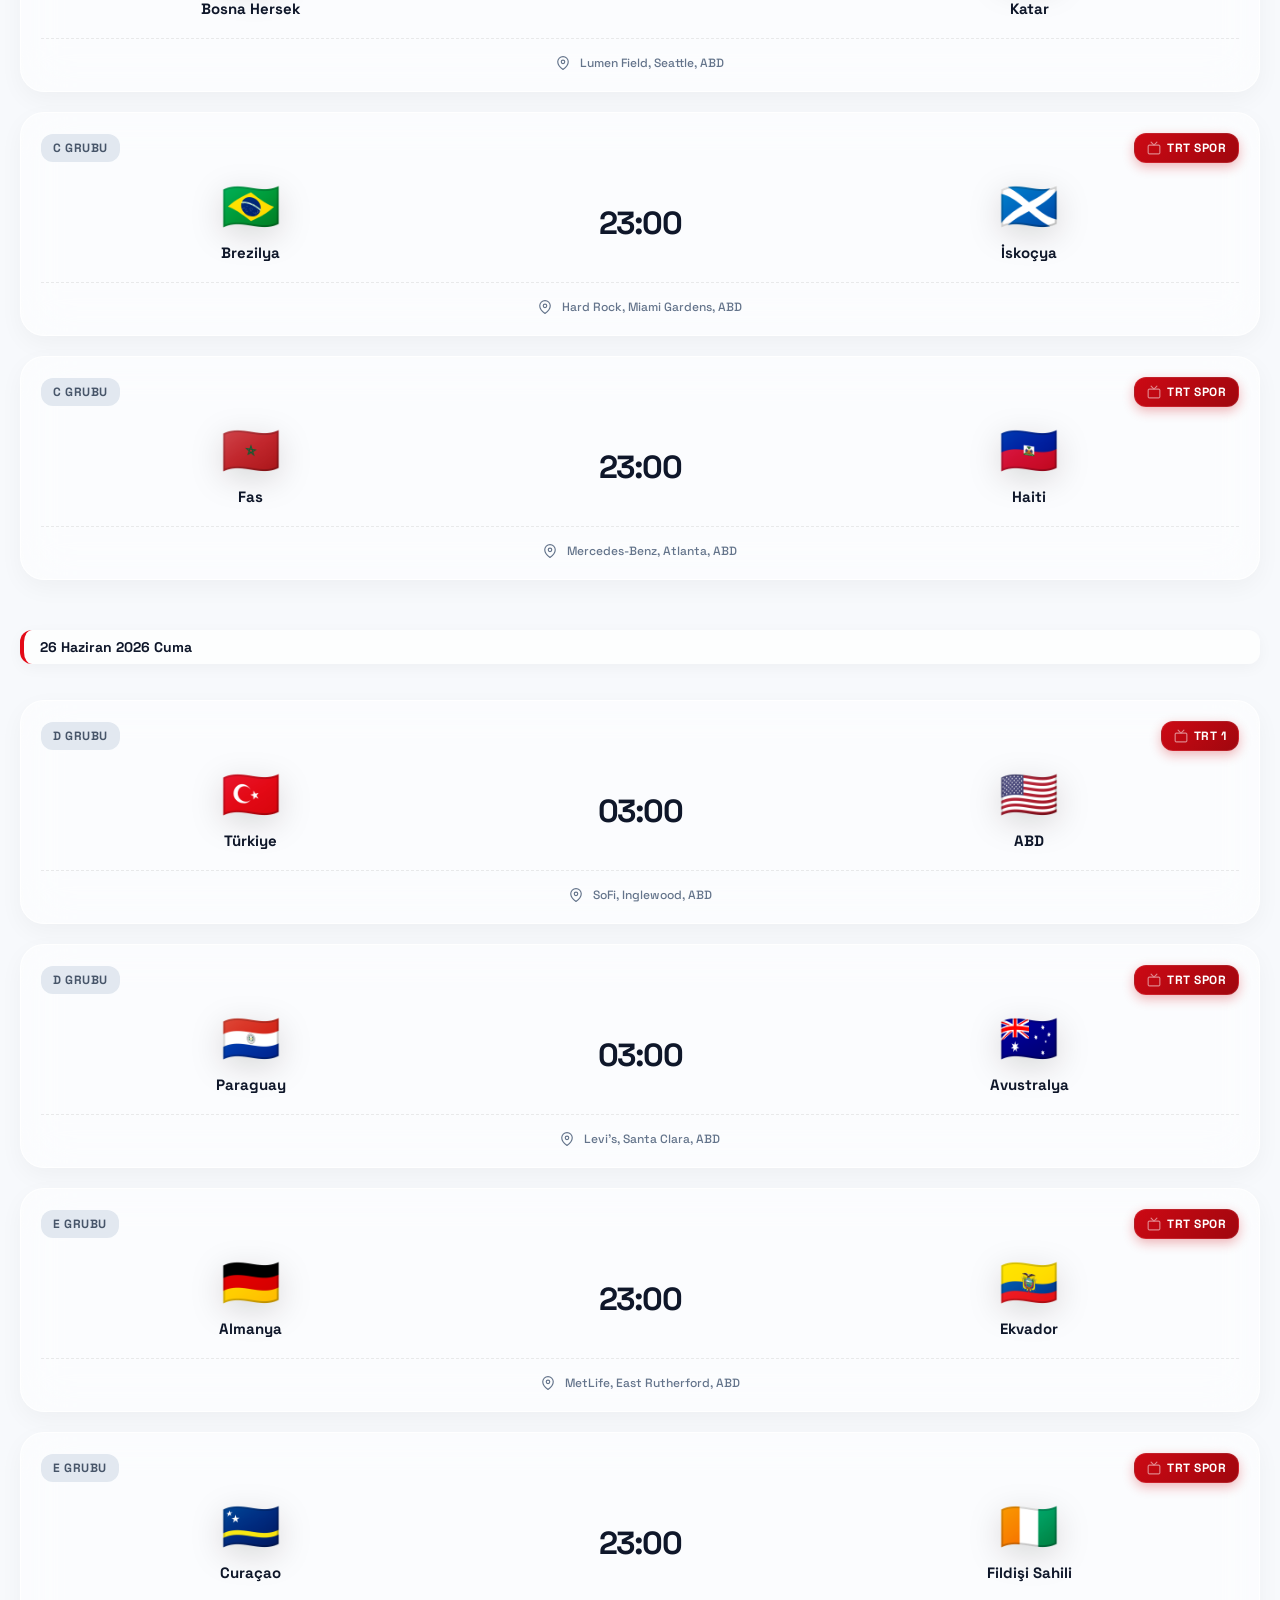
==== commit fcdbd3cc: "Replace Mert Gunok with Alisson Becker" ====
--- a/index.html
+++ b/index.html
@@ -471,10 +471,10 @@
             <div class="mockup-stat-card">
                 <div class="mockup-stat-left">
                     <span class="mockup-stat-rank">1</span>
-                    <span class="flag">🇹🇷</span>
+                    <span class="flag">🇧🇷</span>
                     <div class="mockup-stat-info">
-                        <h4>Mert Günok</h4>
-                        <p>Türkiye</p>
+                        <h4>Alisson Becker</h4>
+                        <p>Brezilya</p>
                     </div>
                 </div>
                 <div class="mockup-stat-value">0</div>
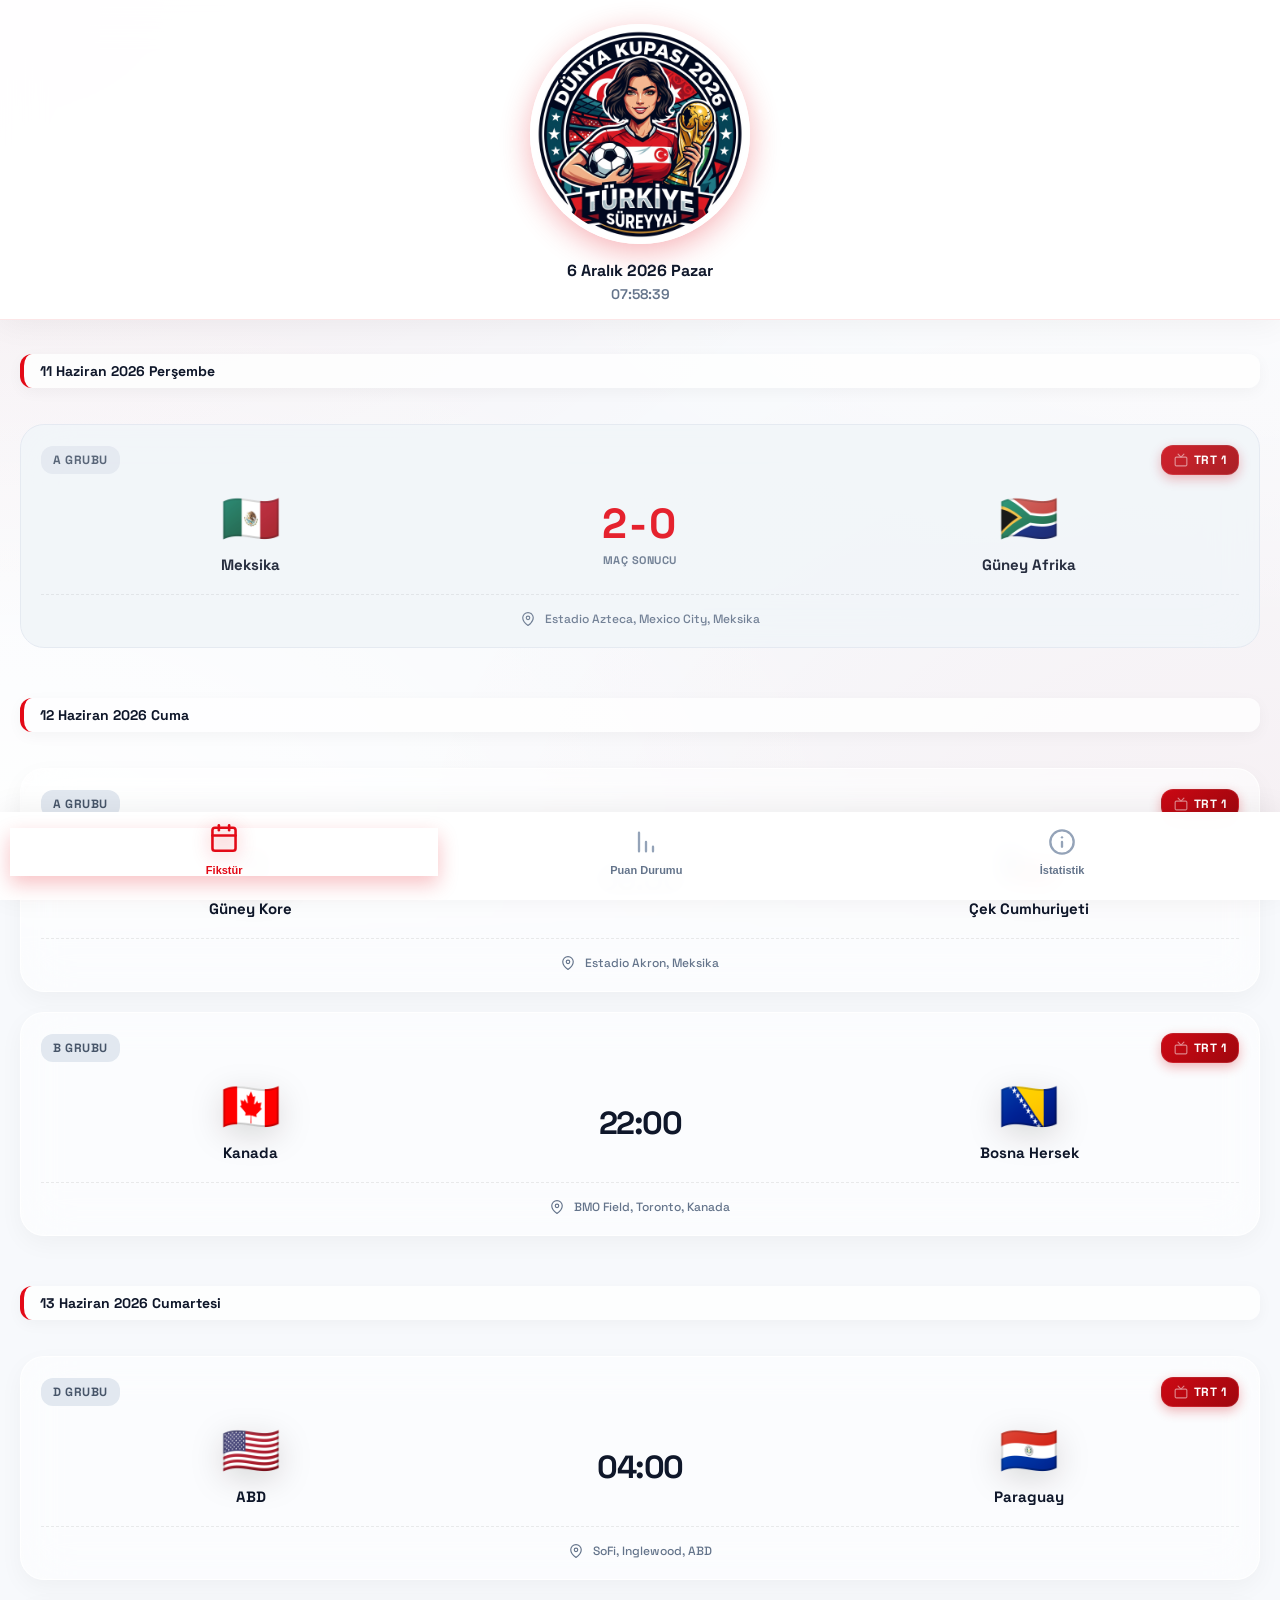
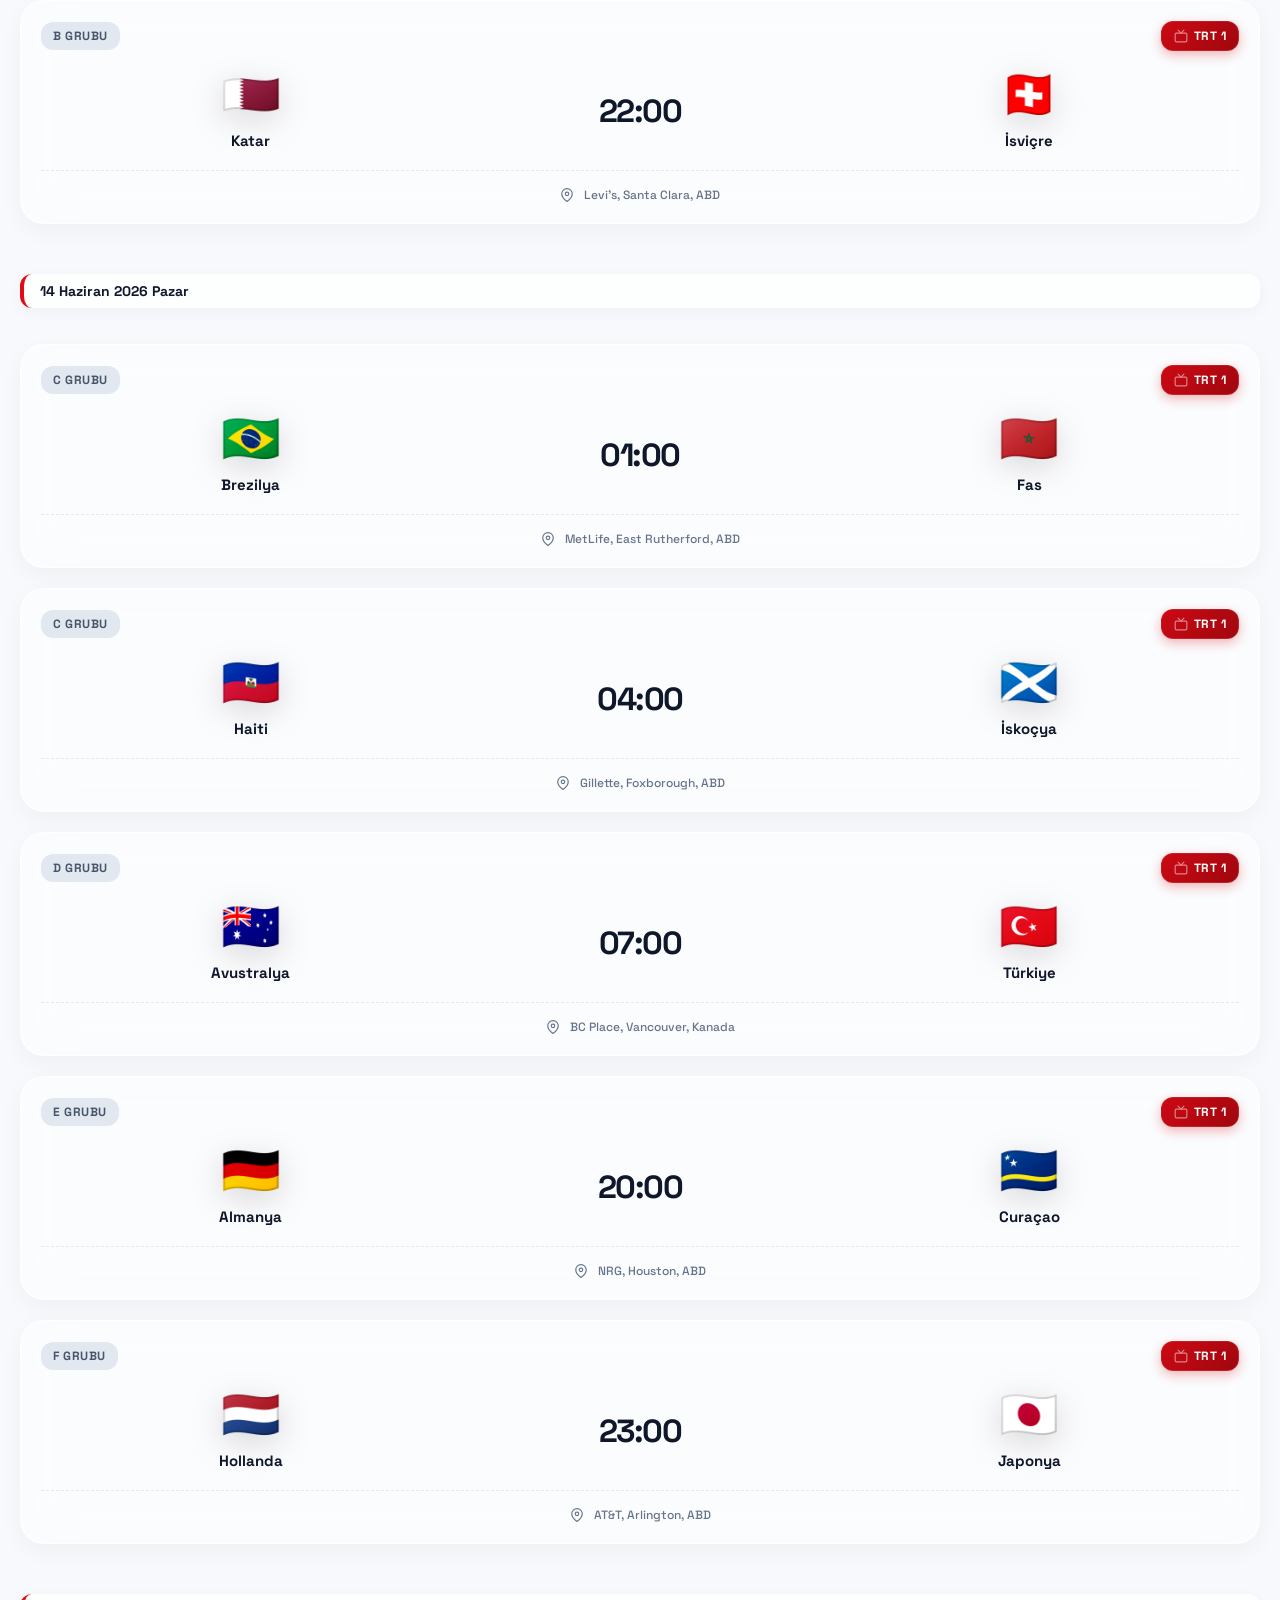
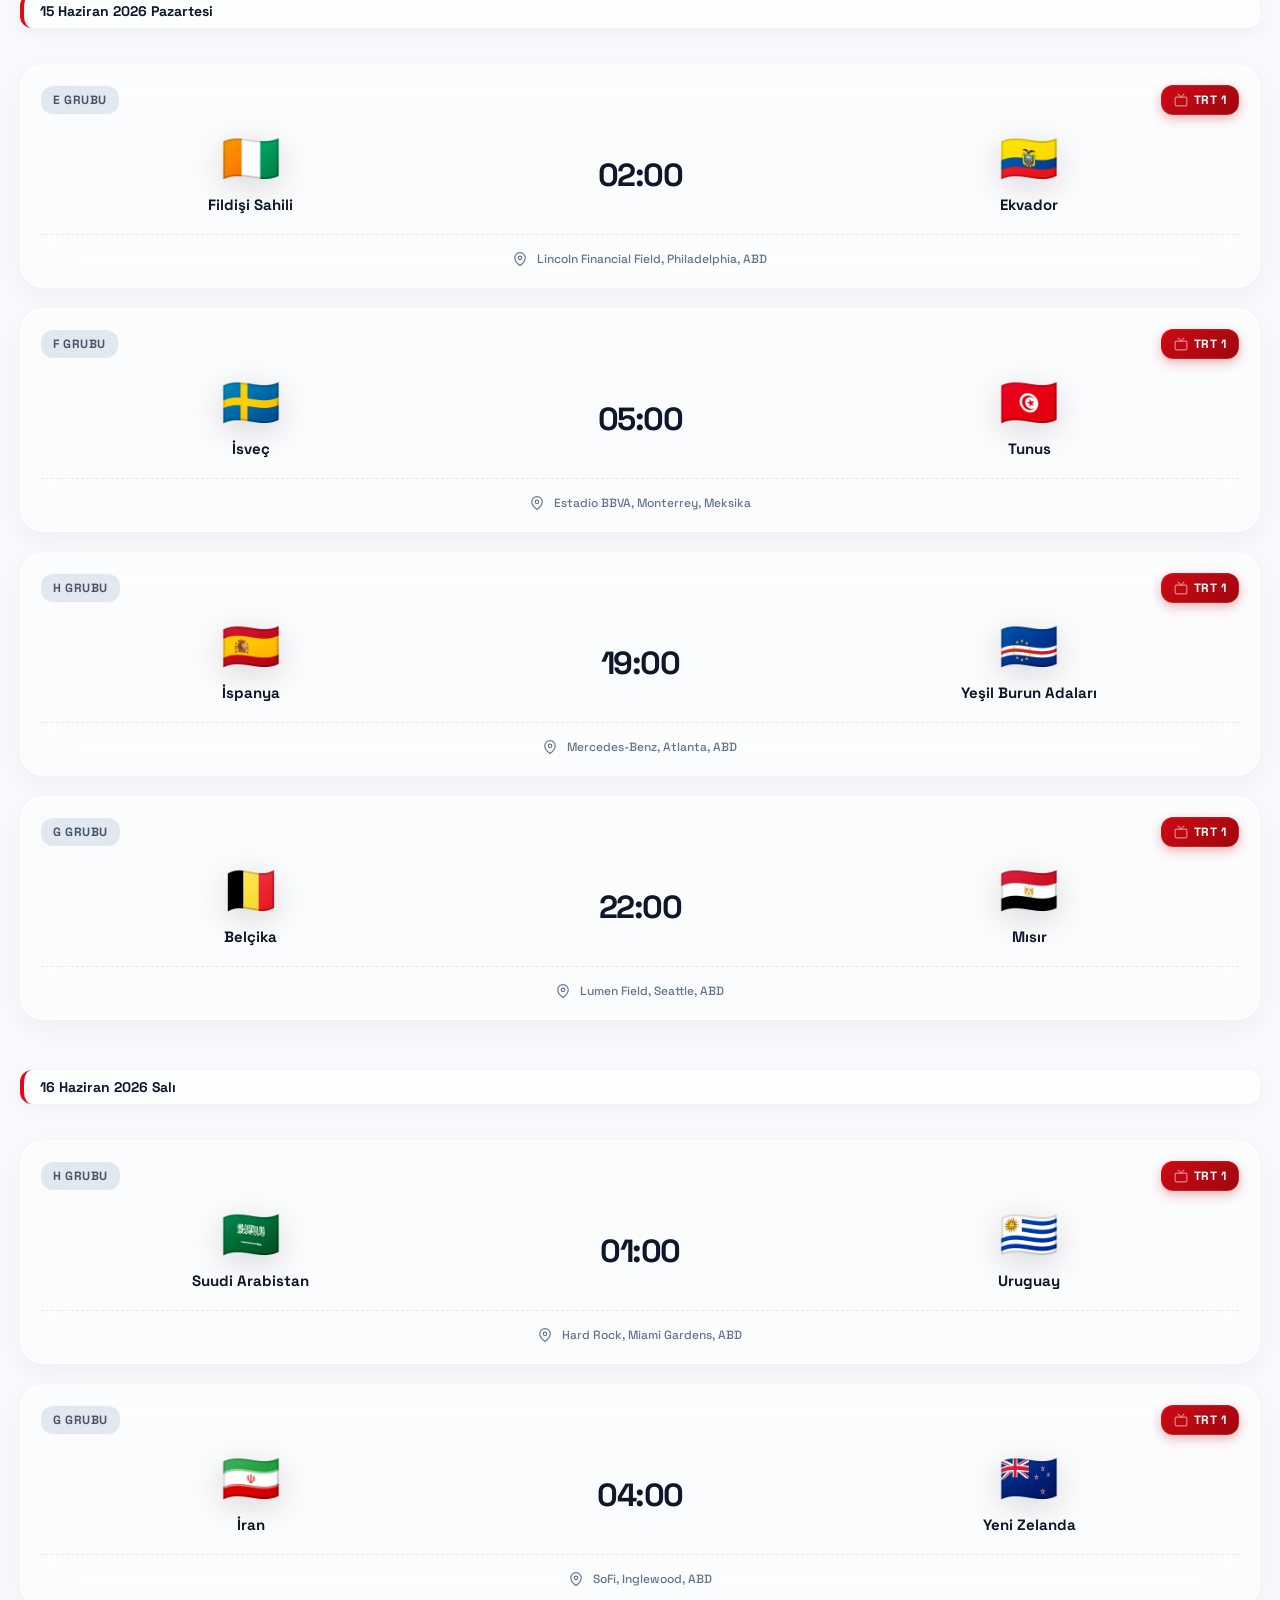
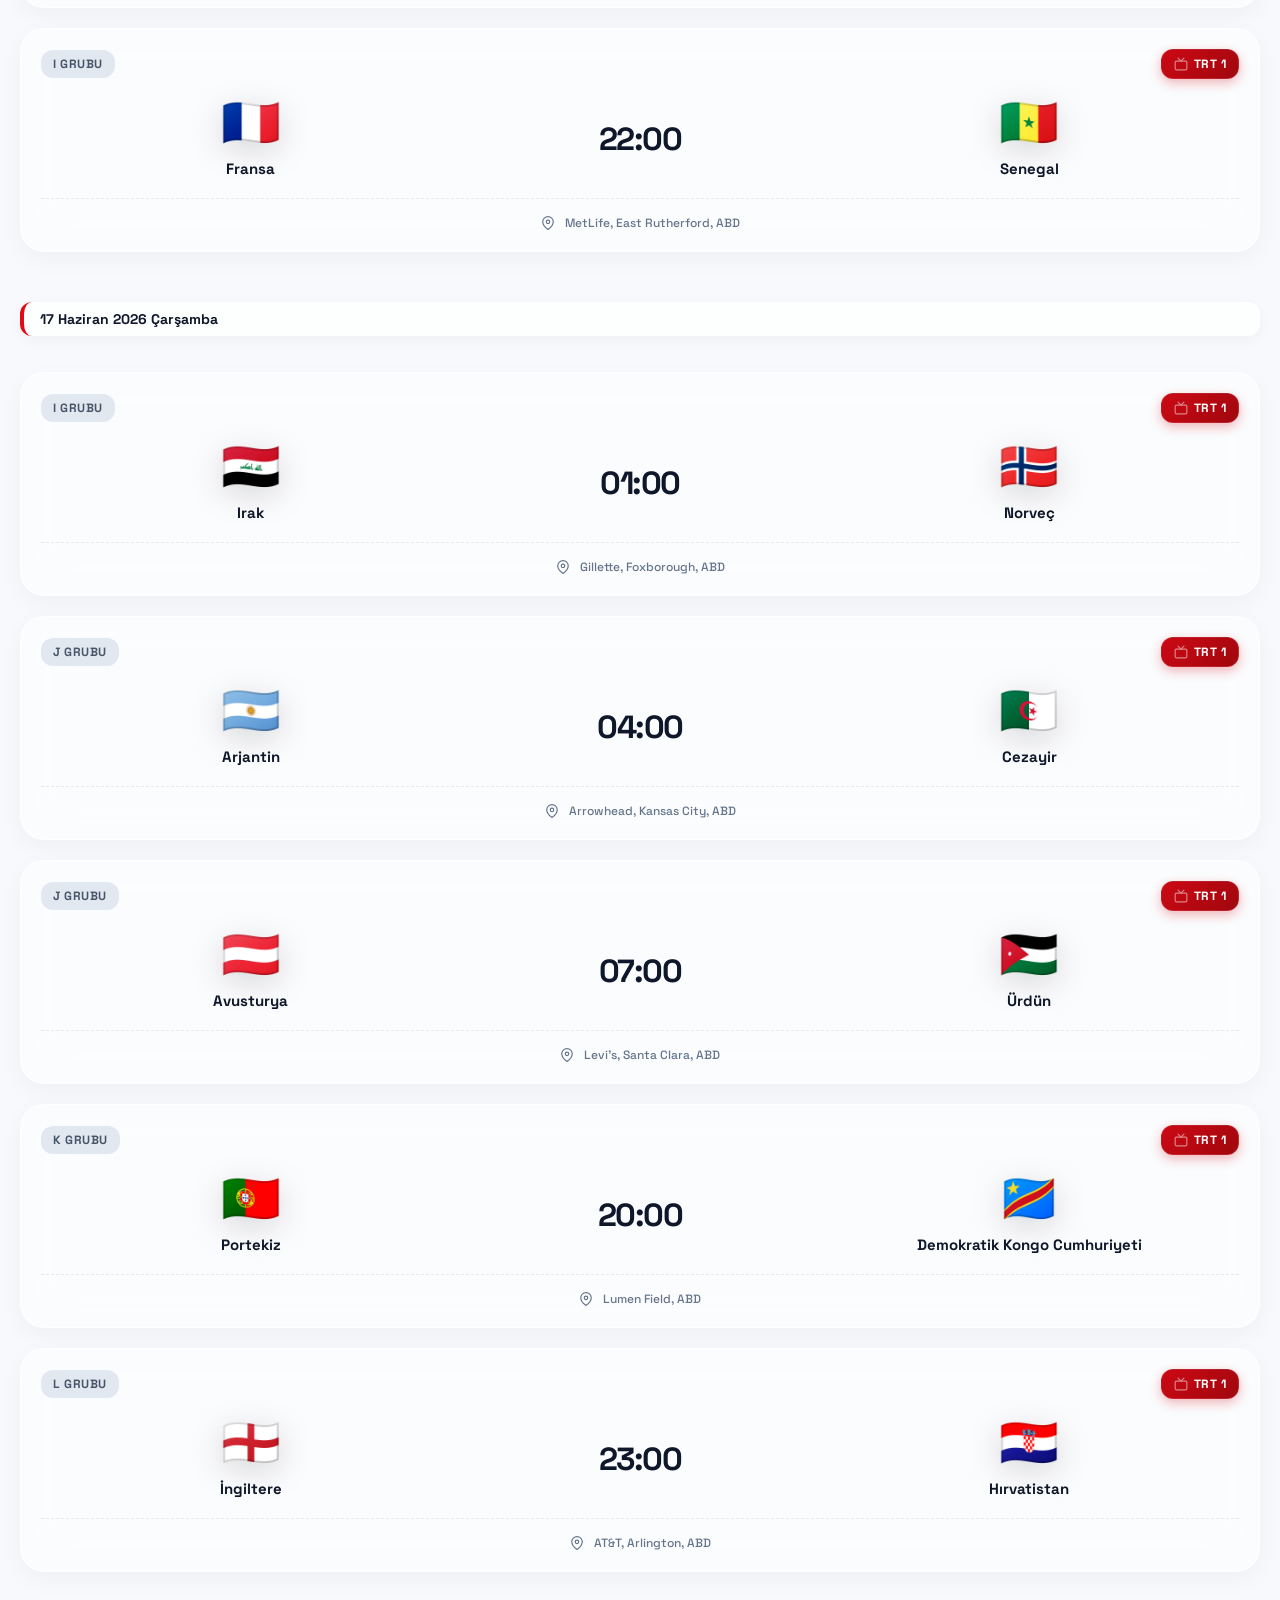
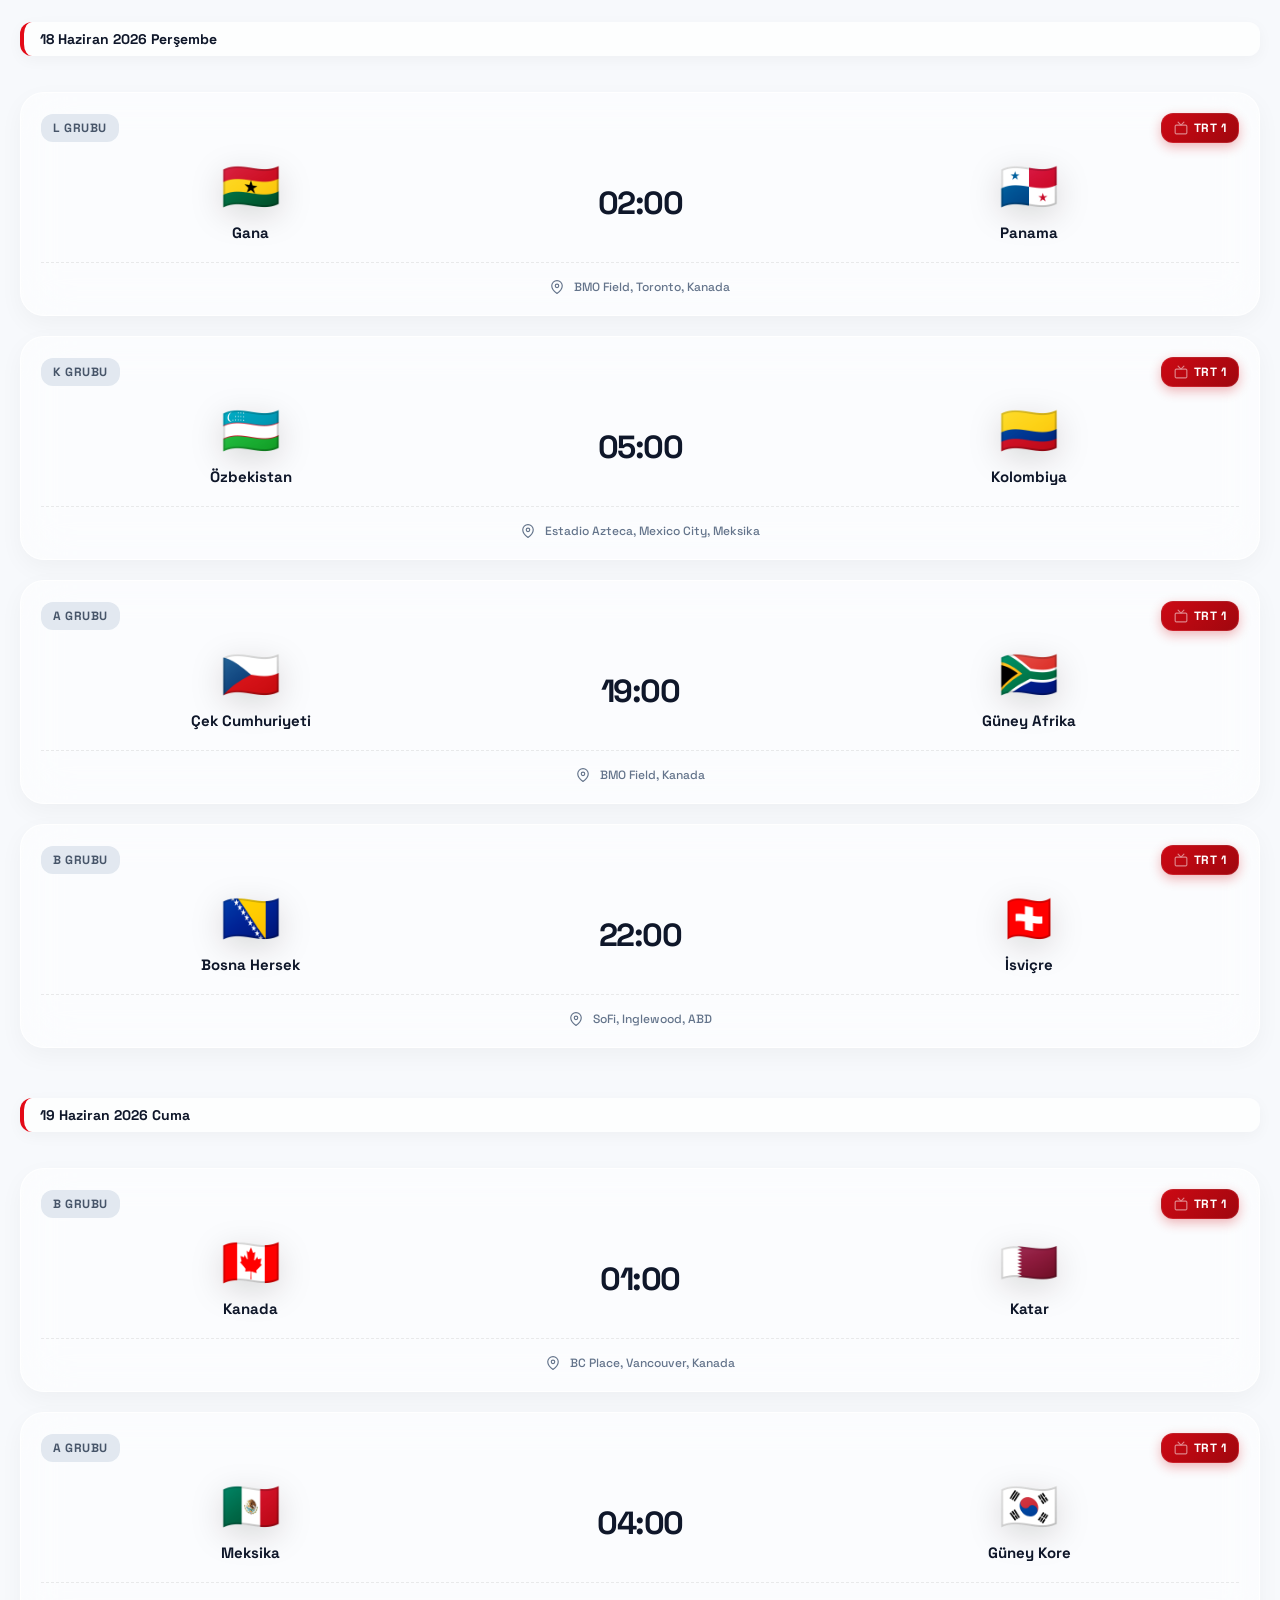
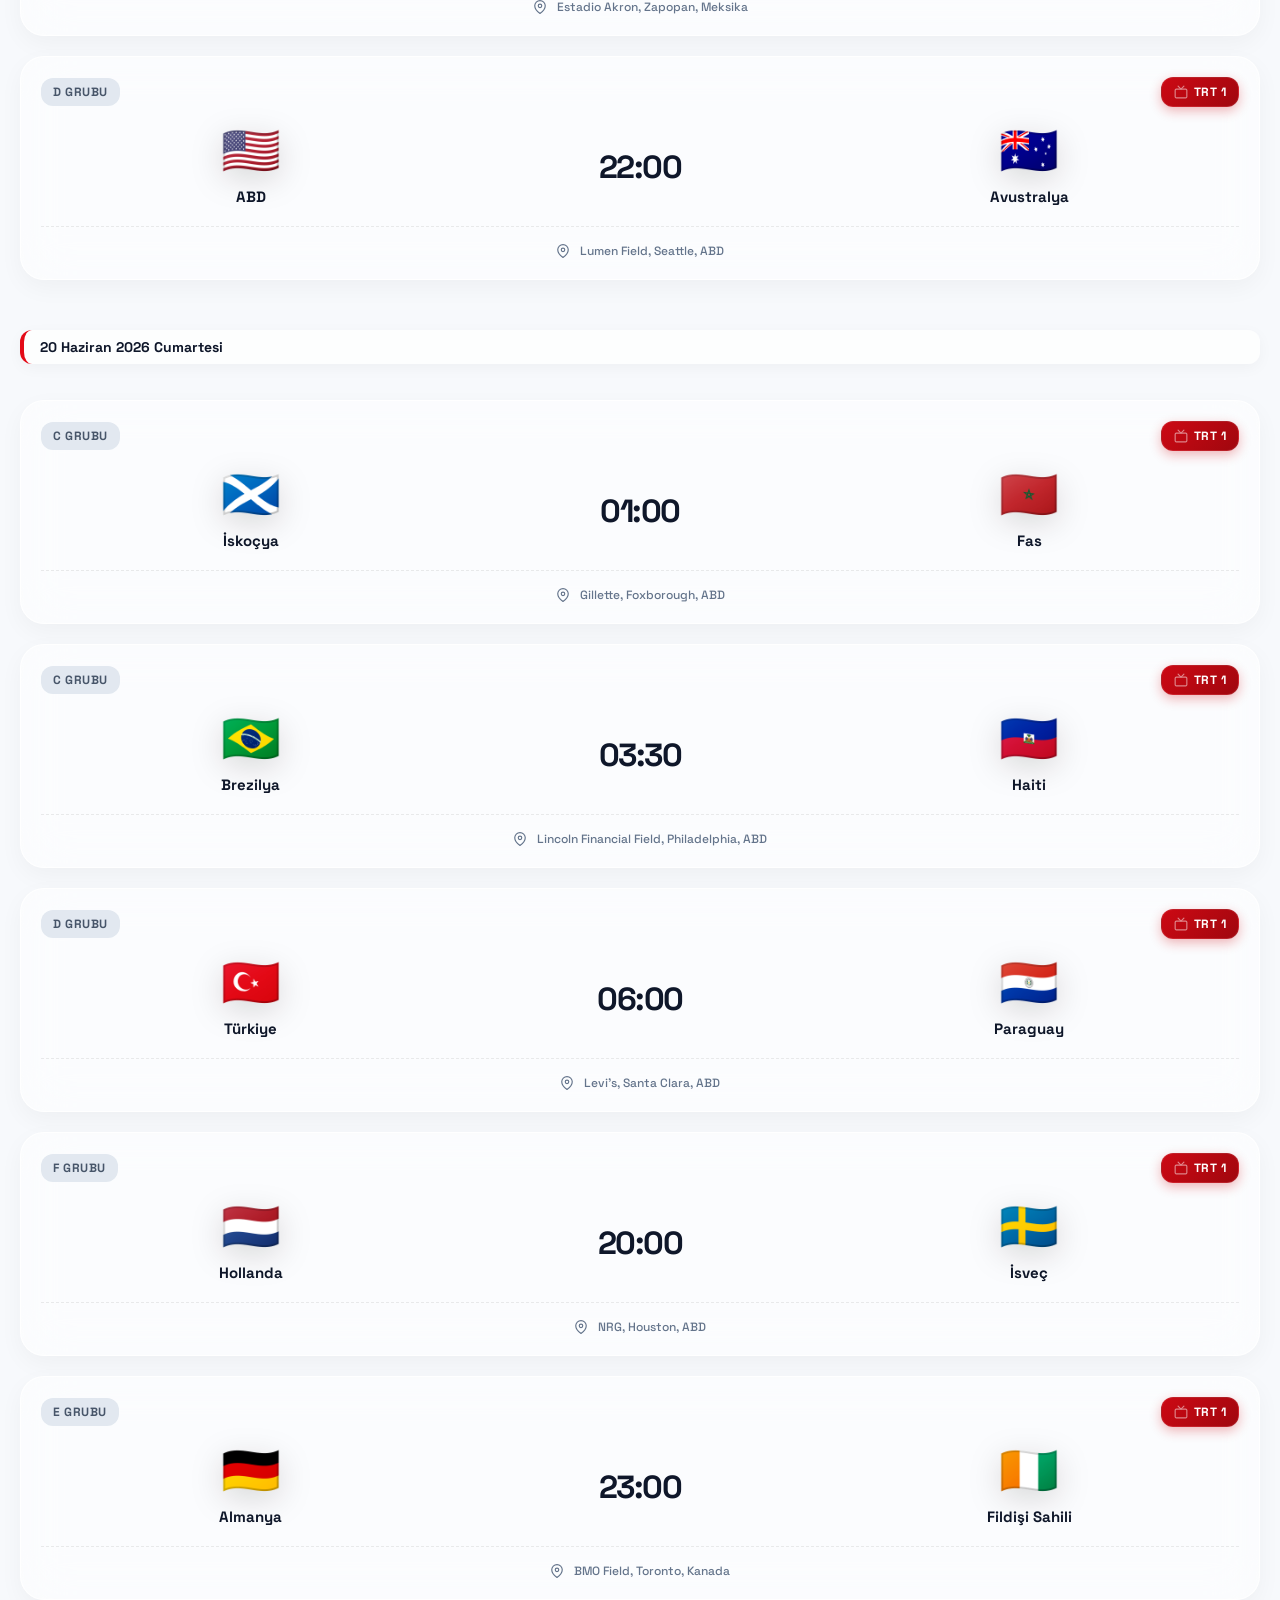
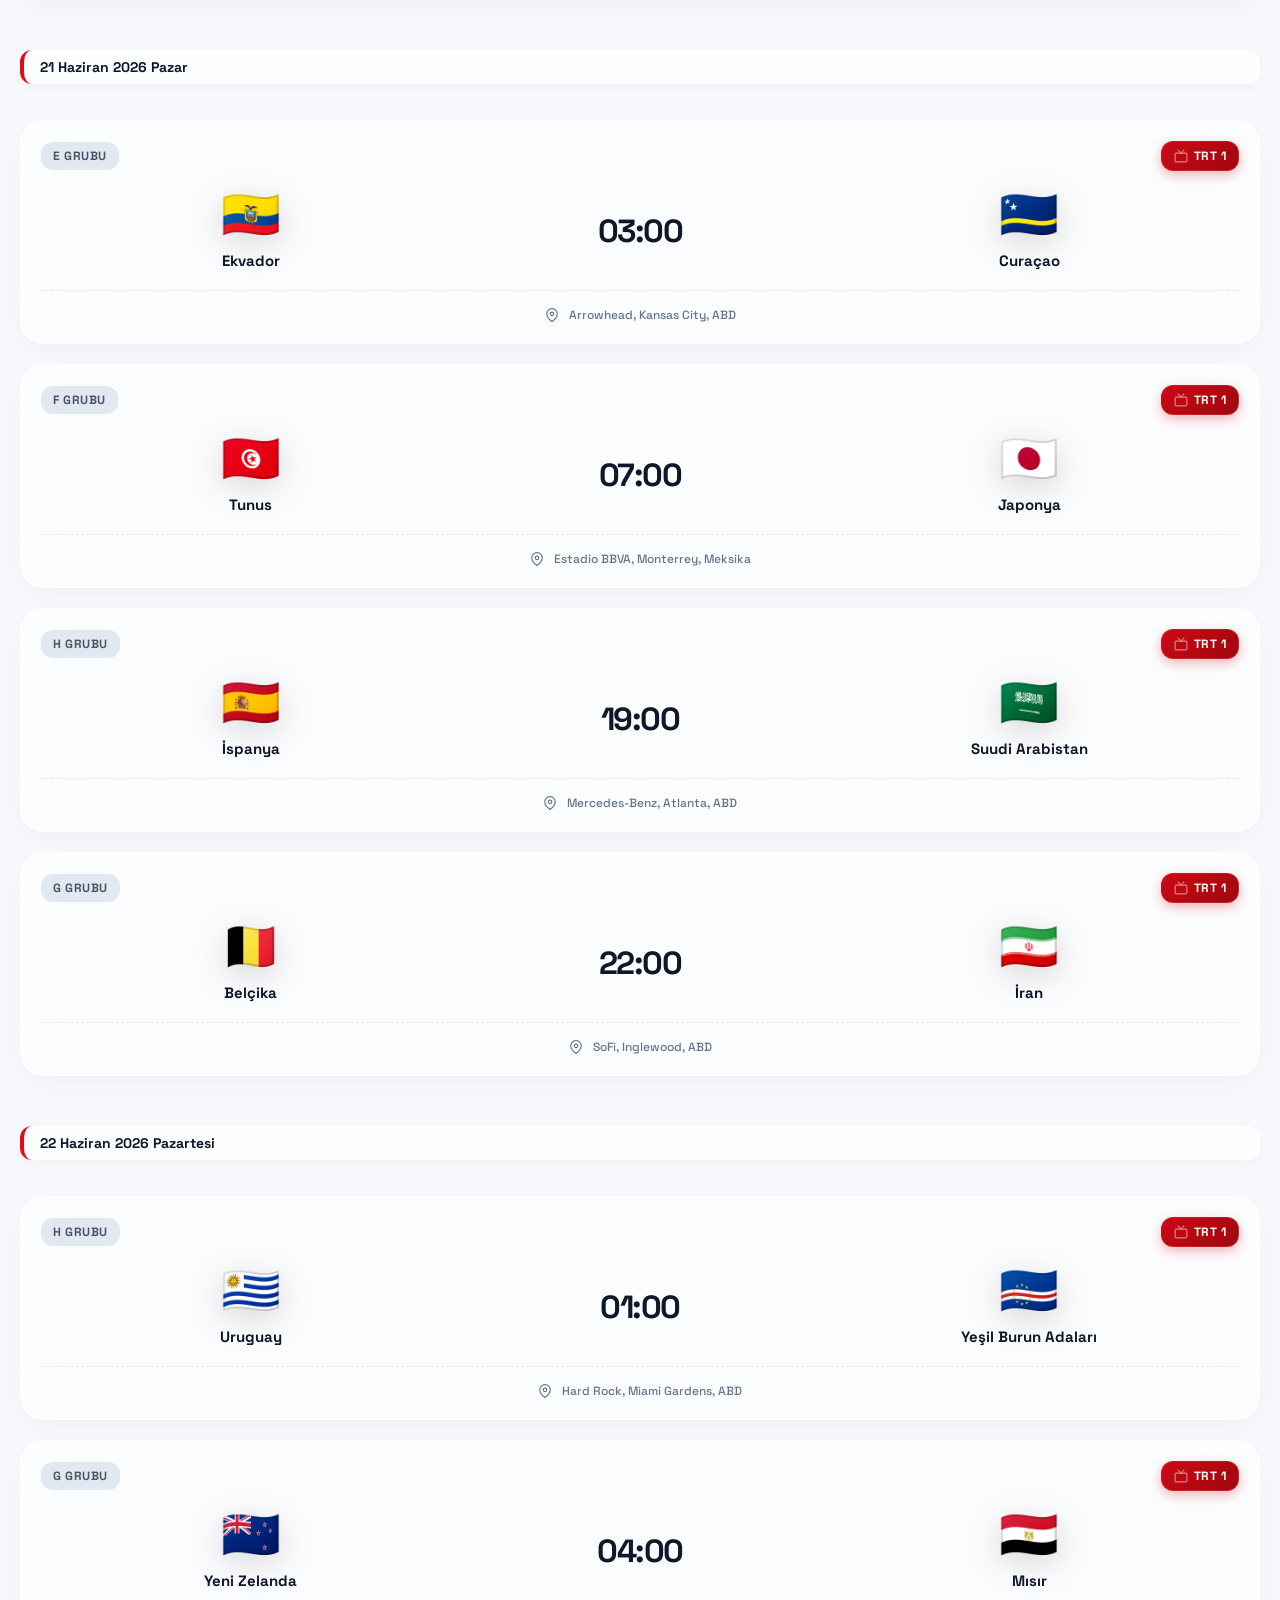
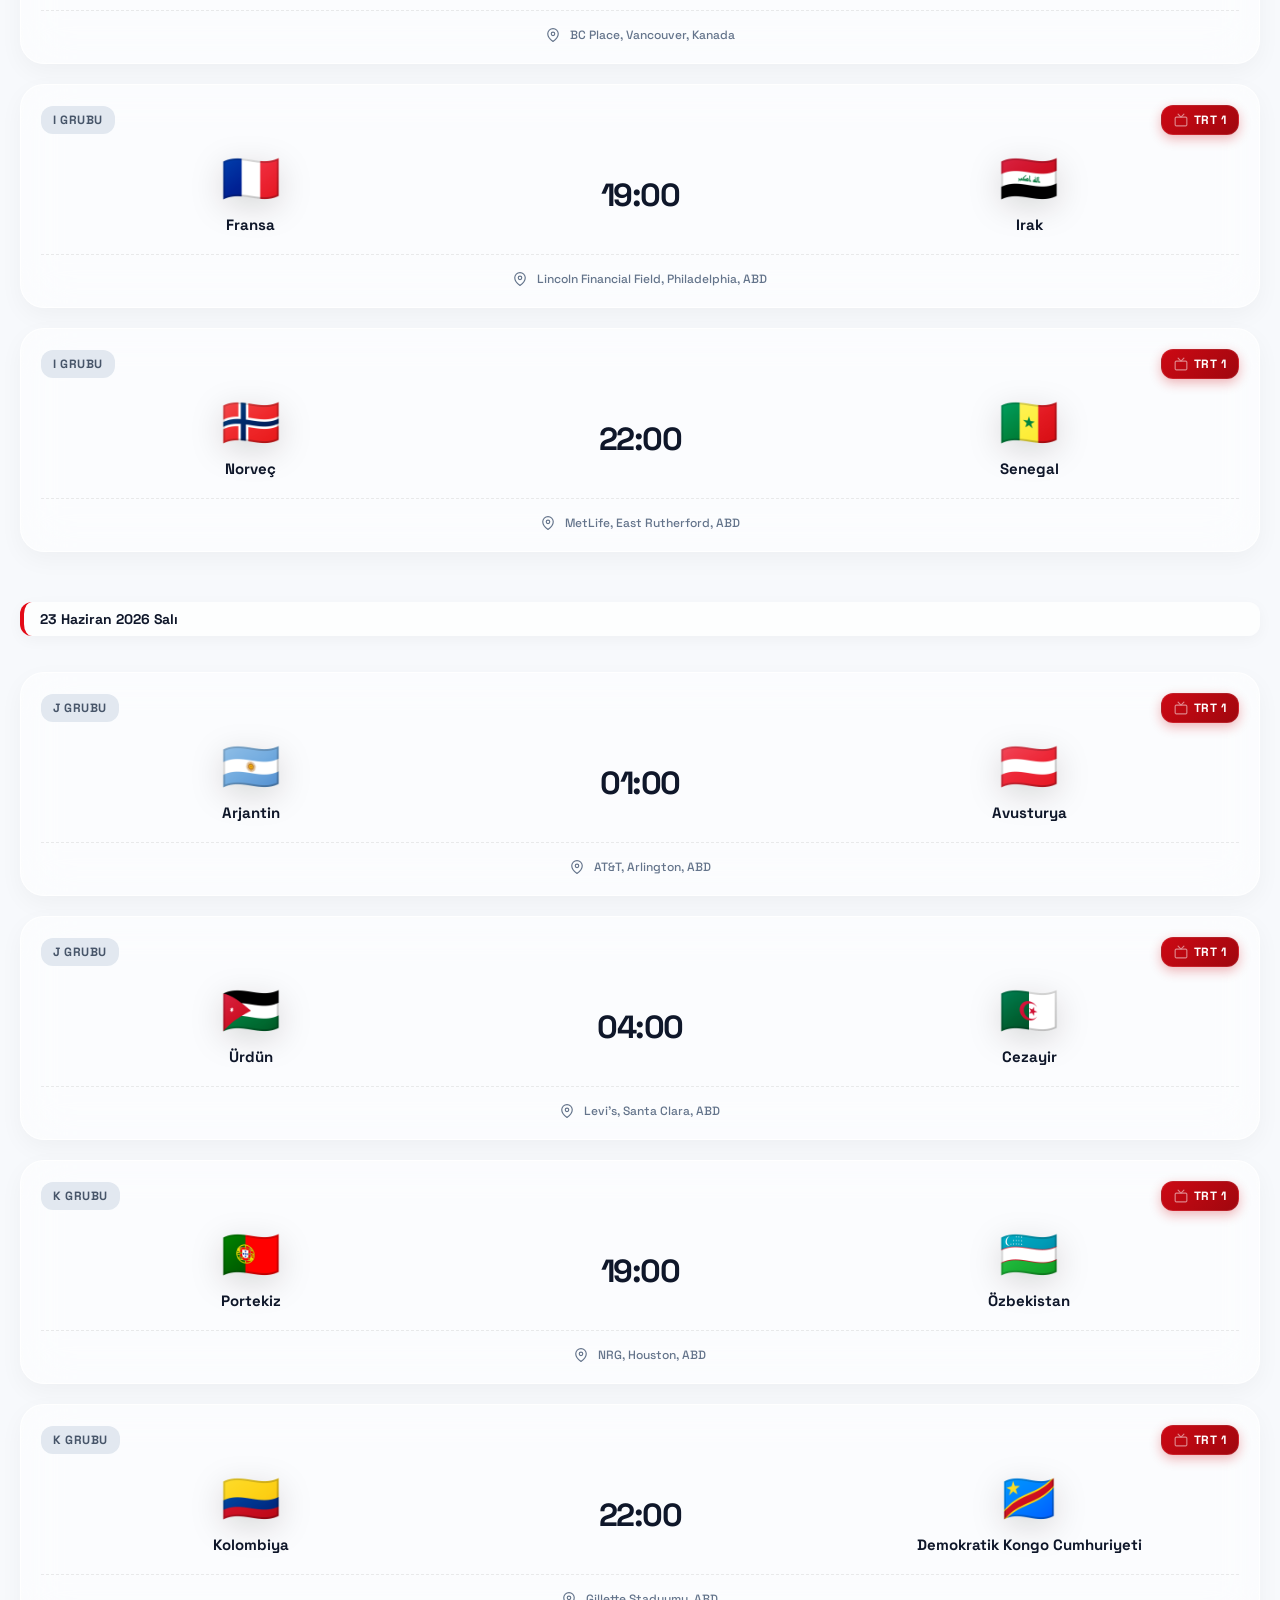
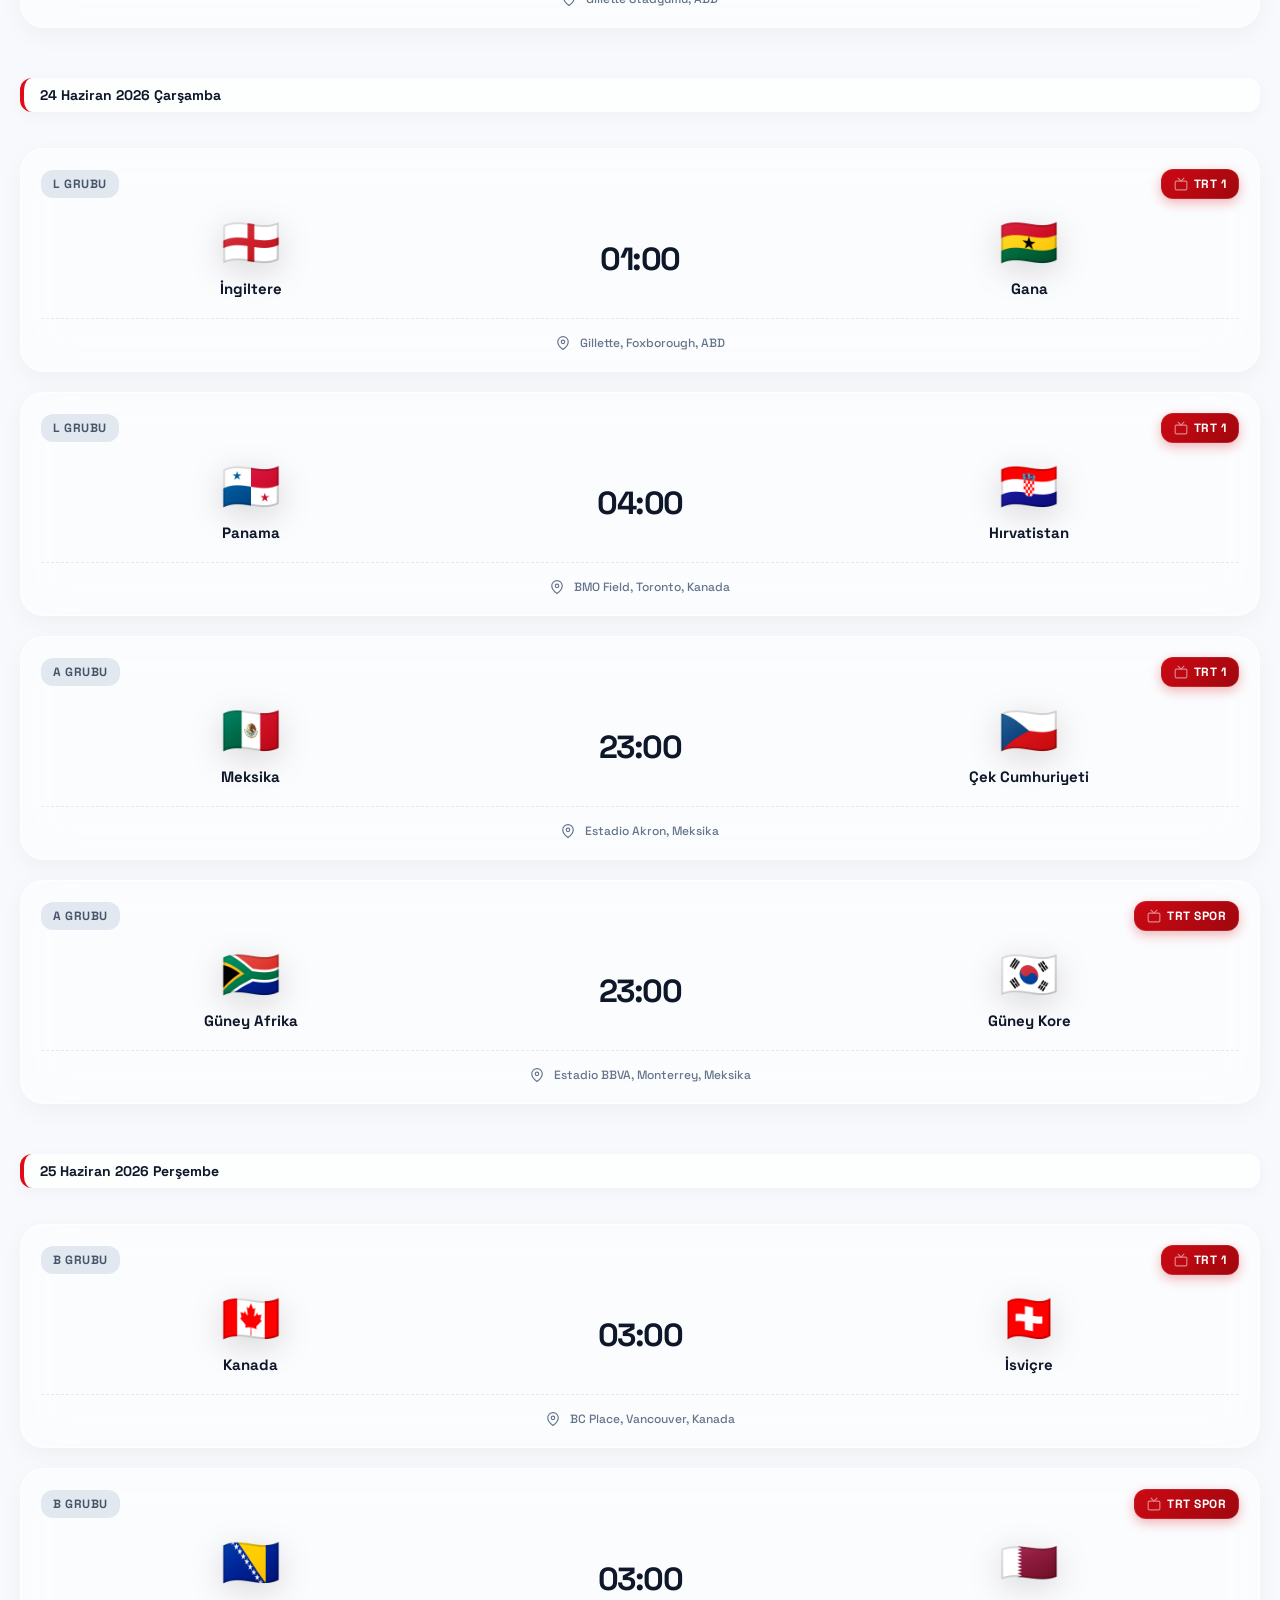
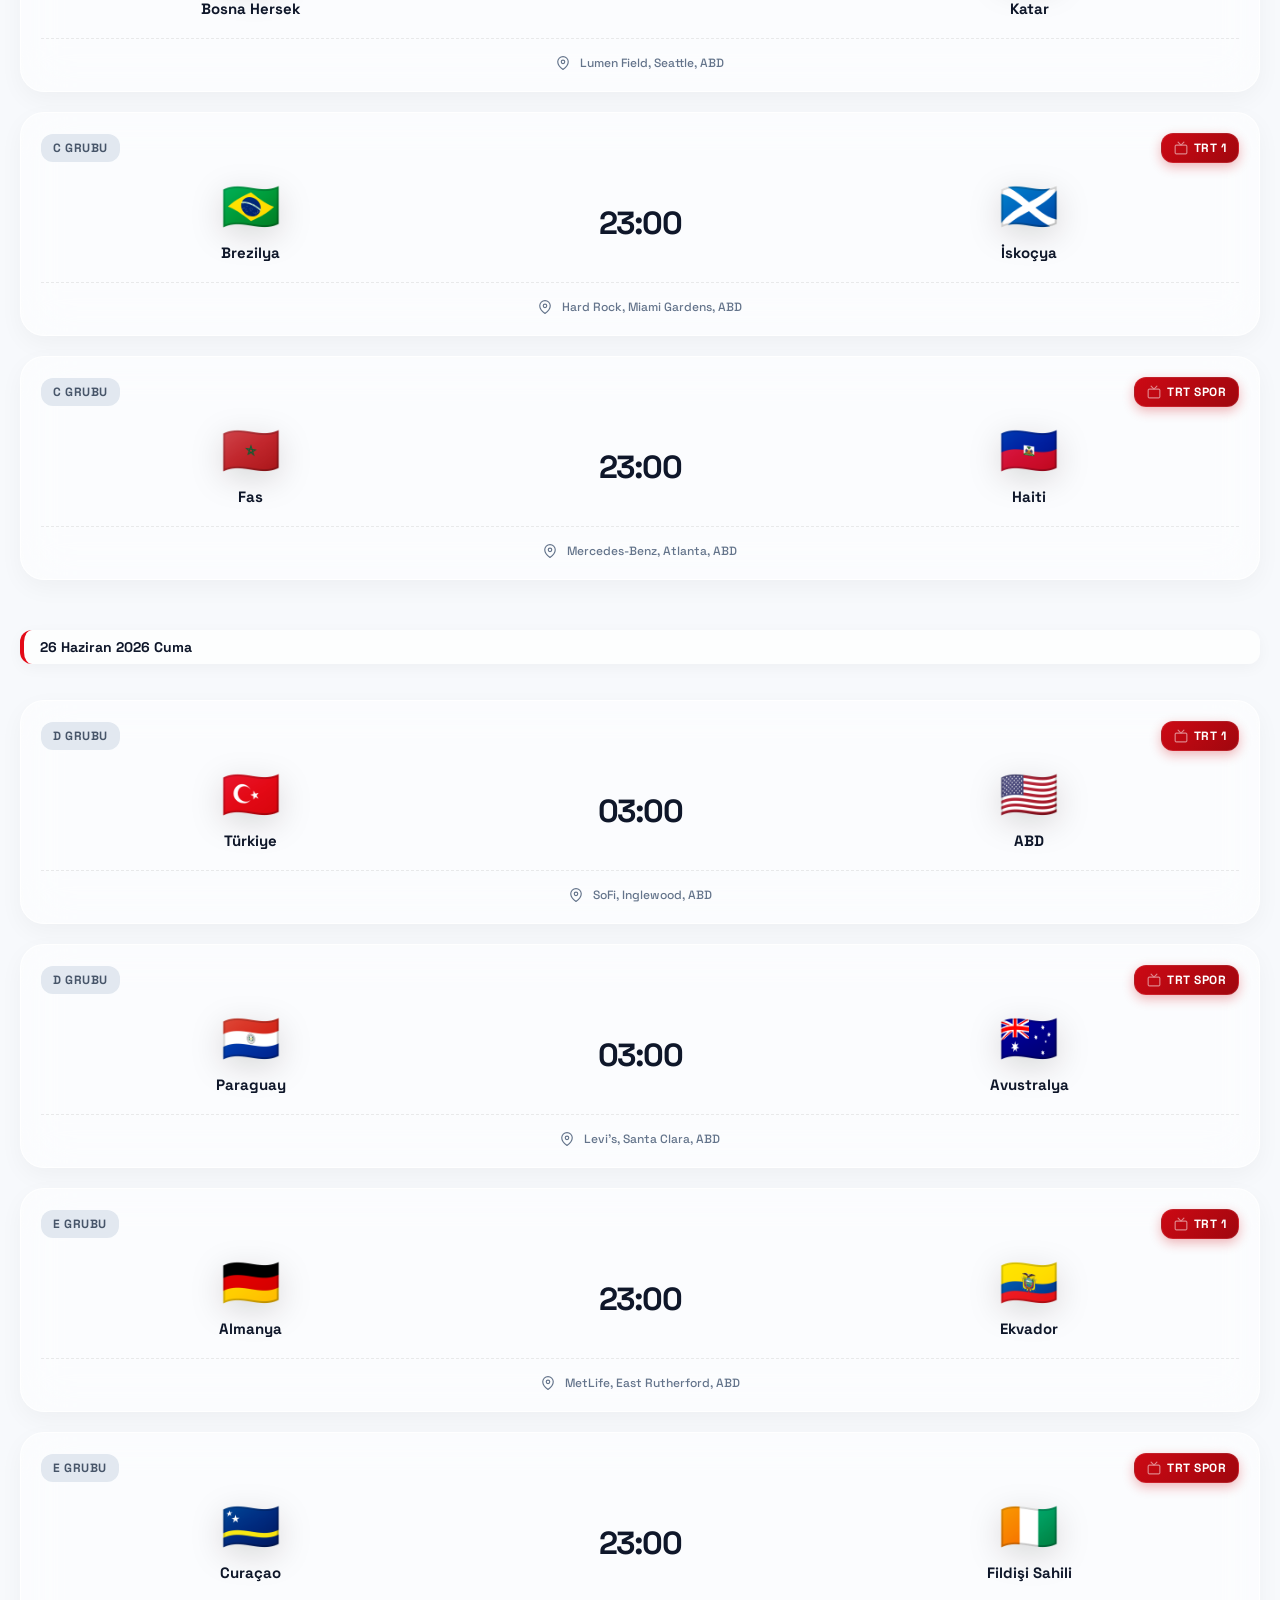
==== commit 604eca84: "Update admin panel to list all 104 matches and top 3 scorers, connect dynamic stats rendering" ====
--- a/index.html
+++ b/index.html
@@ -407,80 +407,9 @@
 
         <!-- Statistics Tab -->
         <section id="tab-stats" class="tab-content">
-
-            <h2 class="section-title">Gol Krallığı</h2>
-            <div class="mockup-stat-card">
-                <div class="mockup-stat-left">
-                    <span class="mockup-stat-rank">1</span>
-                    <span class="flag">🇹🇷</span>
-                    <div class="mockup-stat-info">
-                        <h4>Barış Alper Yılmaz</h4>
-                        <p>Türkiye</p>
-                    </div>
-                </div>
-                <div class="mockup-stat-value">0</div>
-            </div>
-            <div class="mockup-stat-card">
-                <div class="mockup-stat-left">
-                    <span class="mockup-stat-rank">2</span>
-                    <span class="flag">🇫🇷</span>
-                    <div class="mockup-stat-info">
-                        <h4>Kylian Mbappé</h4>
-                        <p>Fransa</p>
-                    </div>
-                </div>
-                <div class="mockup-stat-value">0</div>
-            </div>
-            <div class="mockup-stat-card">
-                <div class="mockup-stat-left">
-                    <span class="mockup-stat-rank">3</span>
-                    <span class="flag">🏴󠁧󠁢󠁥󠁮󠁧󠁿</span>
-                    <div class="mockup-stat-info">
-                        <h4>Harry Kane</h4>
-                        <p>İngiltere</p>
-                    </div>
-                </div>
-                <div class="mockup-stat-value">0</div>
-            </div>
-
-            <h2 class="section-title" style="margin-top: 32px;">Asist Krallığı</h2>
-            <div class="mockup-stat-card">
-                <div class="mockup-stat-left">
-                    <span class="mockup-stat-rank">1</span>
-                    <span class="flag">🇹🇷</span>
-                    <div class="mockup-stat-info">
-                        <h4>Arda Güler</h4>
-                        <p>Türkiye</p>
-                    </div>
-                </div>
-                <div class="mockup-stat-value">0</div>
-            </div>
-            <div class="mockup-stat-card">
-                <div class="mockup-stat-left">
-                    <span class="mockup-stat-rank">2</span>
-                    <span class="flag">🇧🇪</span>
-                    <div class="mockup-stat-info">
-                        <h4>Kevin De Bruyne</h4>
-                        <p>Belçika</p>
-                    </div>
-                </div>
-                <div class="mockup-stat-value">0</div>
-            </div>
-
-            <h2 class="section-title" style="margin-top: 32px;">En Çok Kurtarış</h2>
-            <div class="mockup-stat-card">
-                <div class="mockup-stat-left">
-                    <span class="mockup-stat-rank">1</span>
-                    <span class="flag">🇧🇷</span>
-                    <div class="mockup-stat-info">
-                        <h4>Alisson Becker</h4>
-                        <p>Brezilya</p>
-                    </div>
-                </div>
-                <div class="mockup-stat-value">0</div>
-            </div>
-
-        </section>
+    <h2 class="section-title">Gol Krallığı</h2>
+    <div id="top-scorers-container">Yükleniyor...</div>
+</section>
     </main>
 
     <!-- Bottom Navigation -->
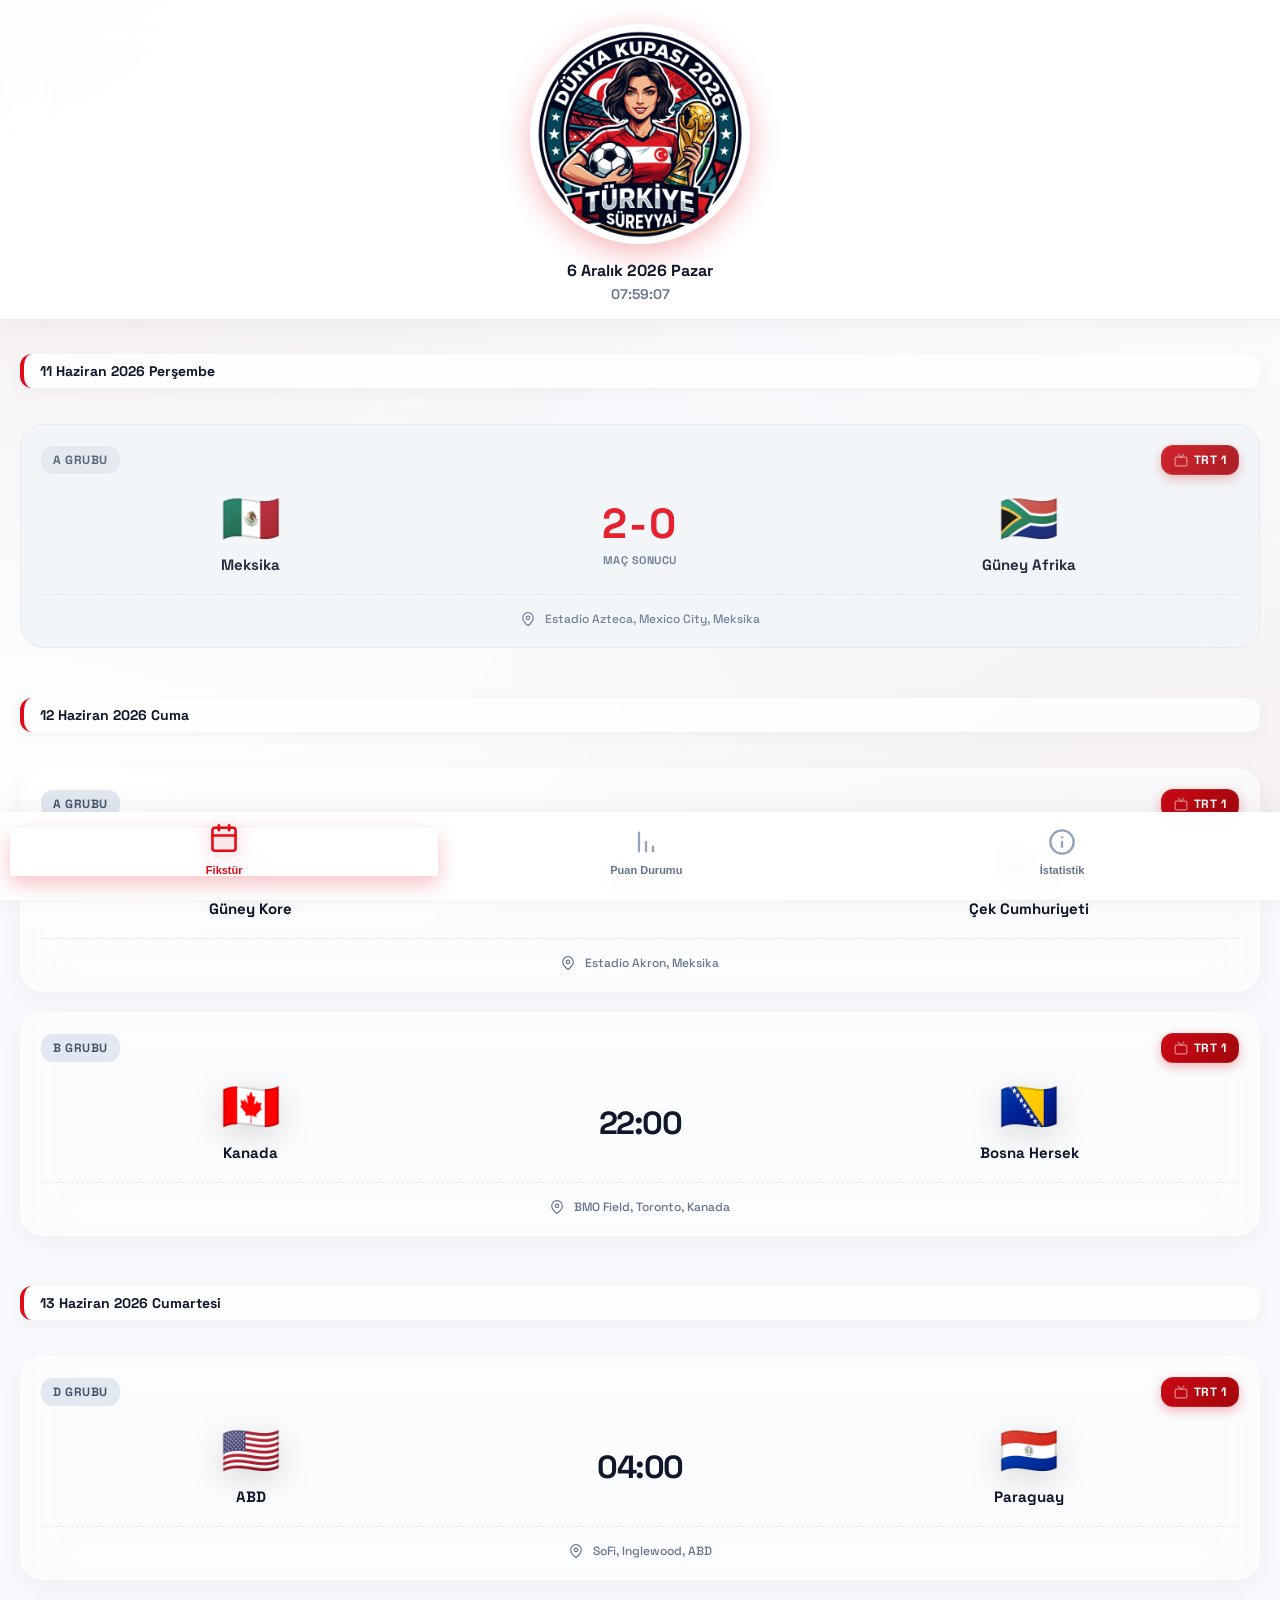
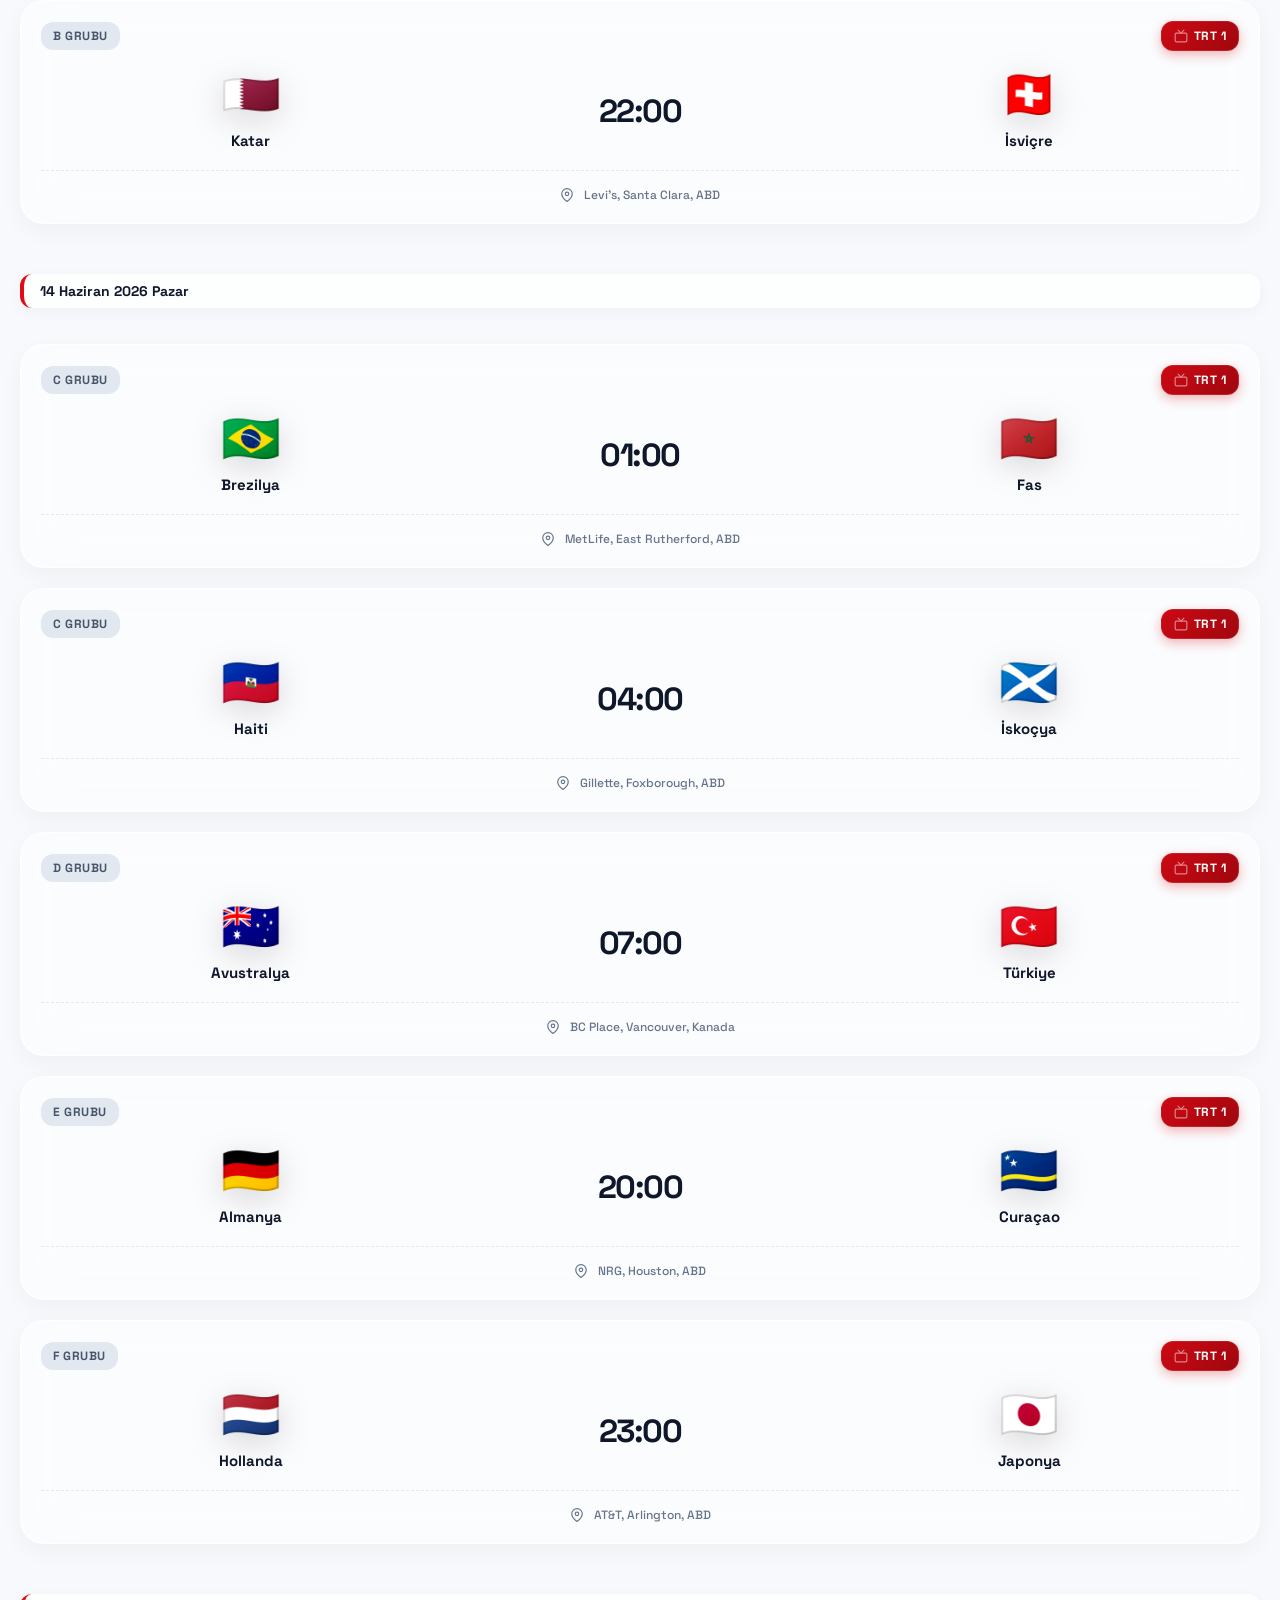
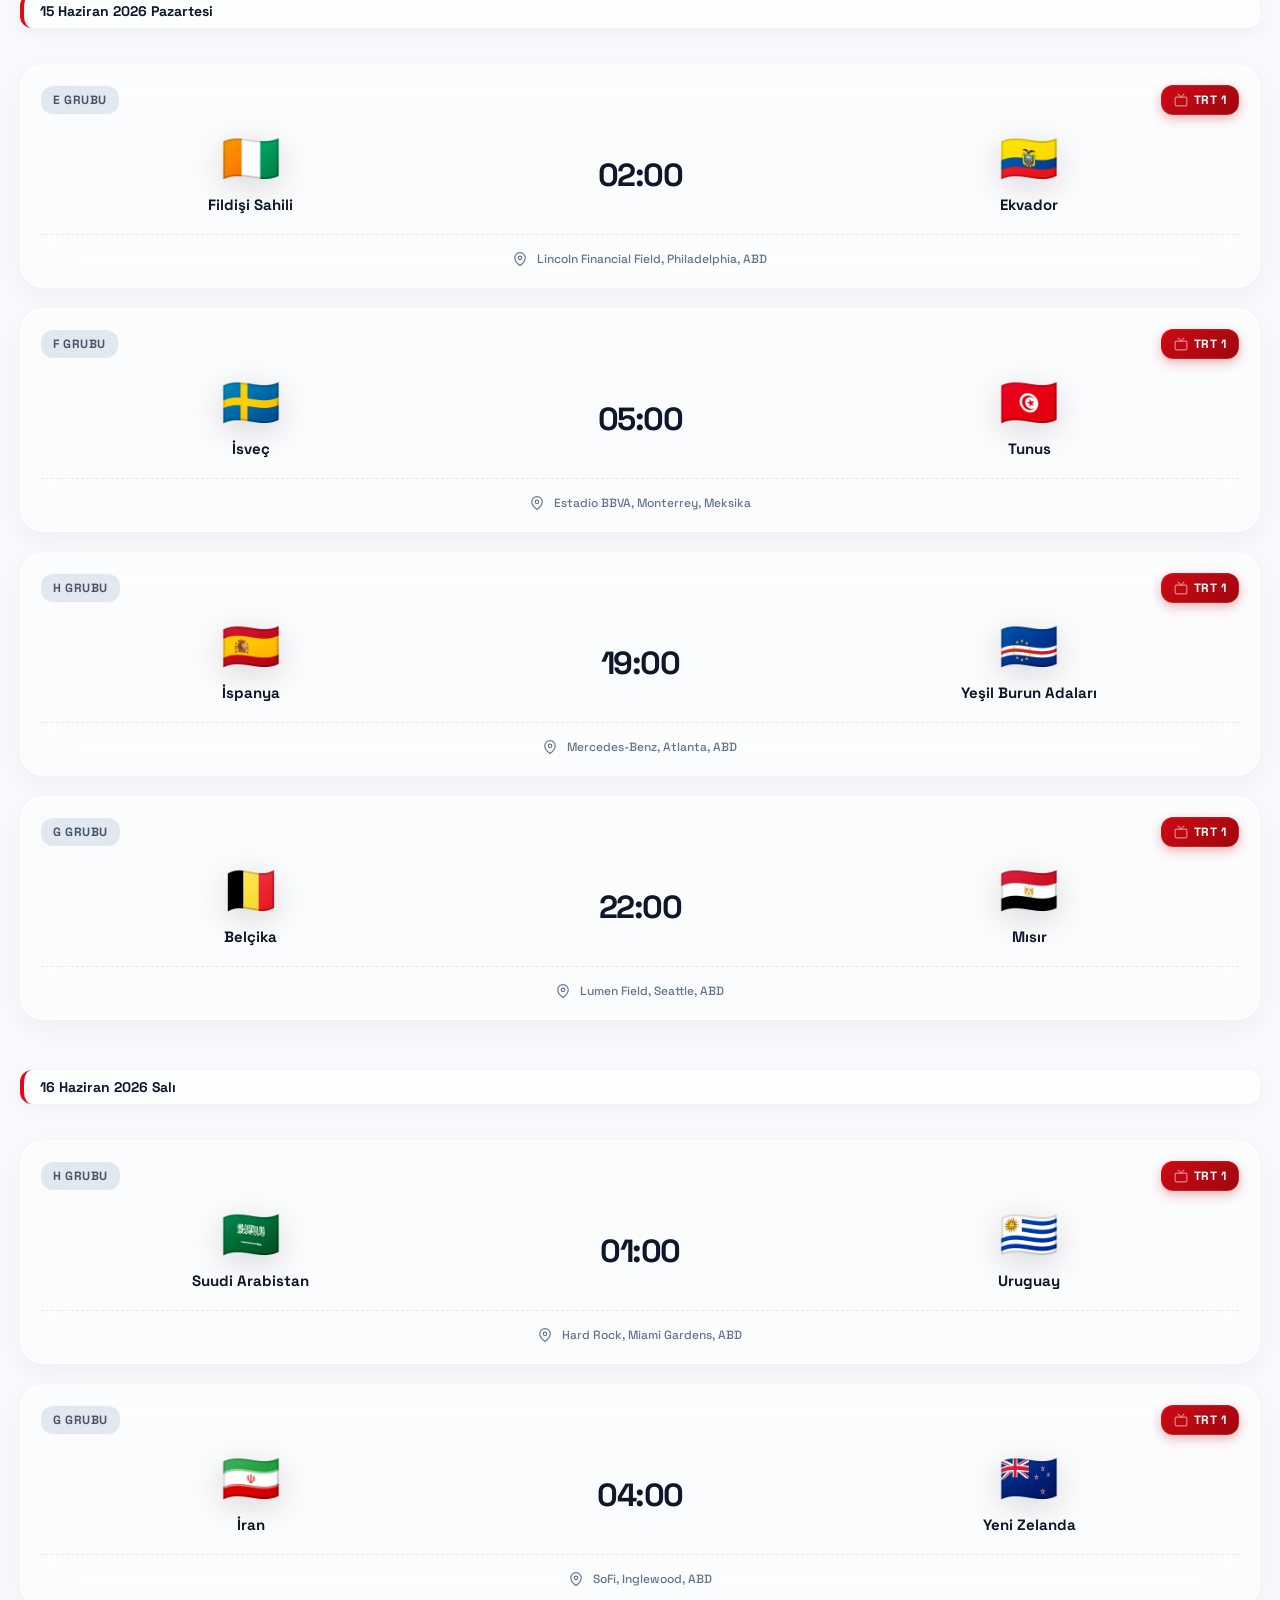
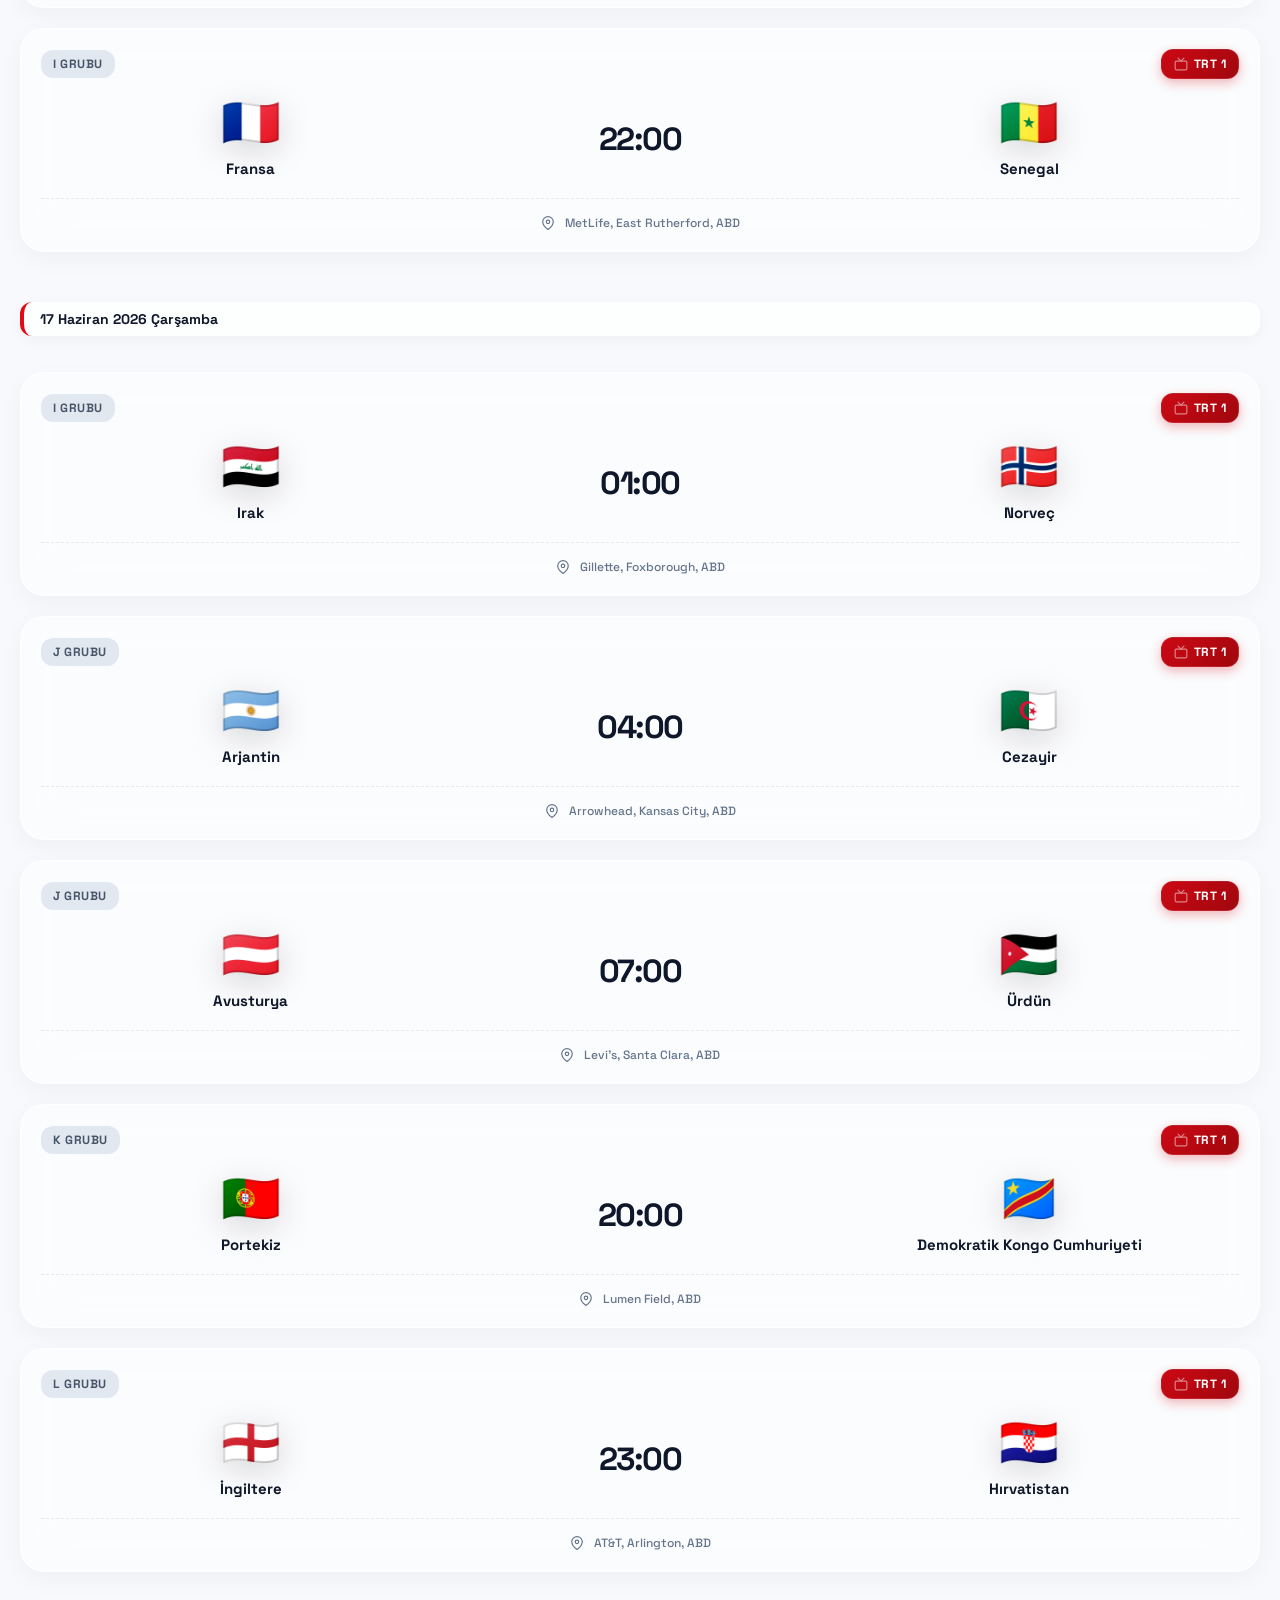
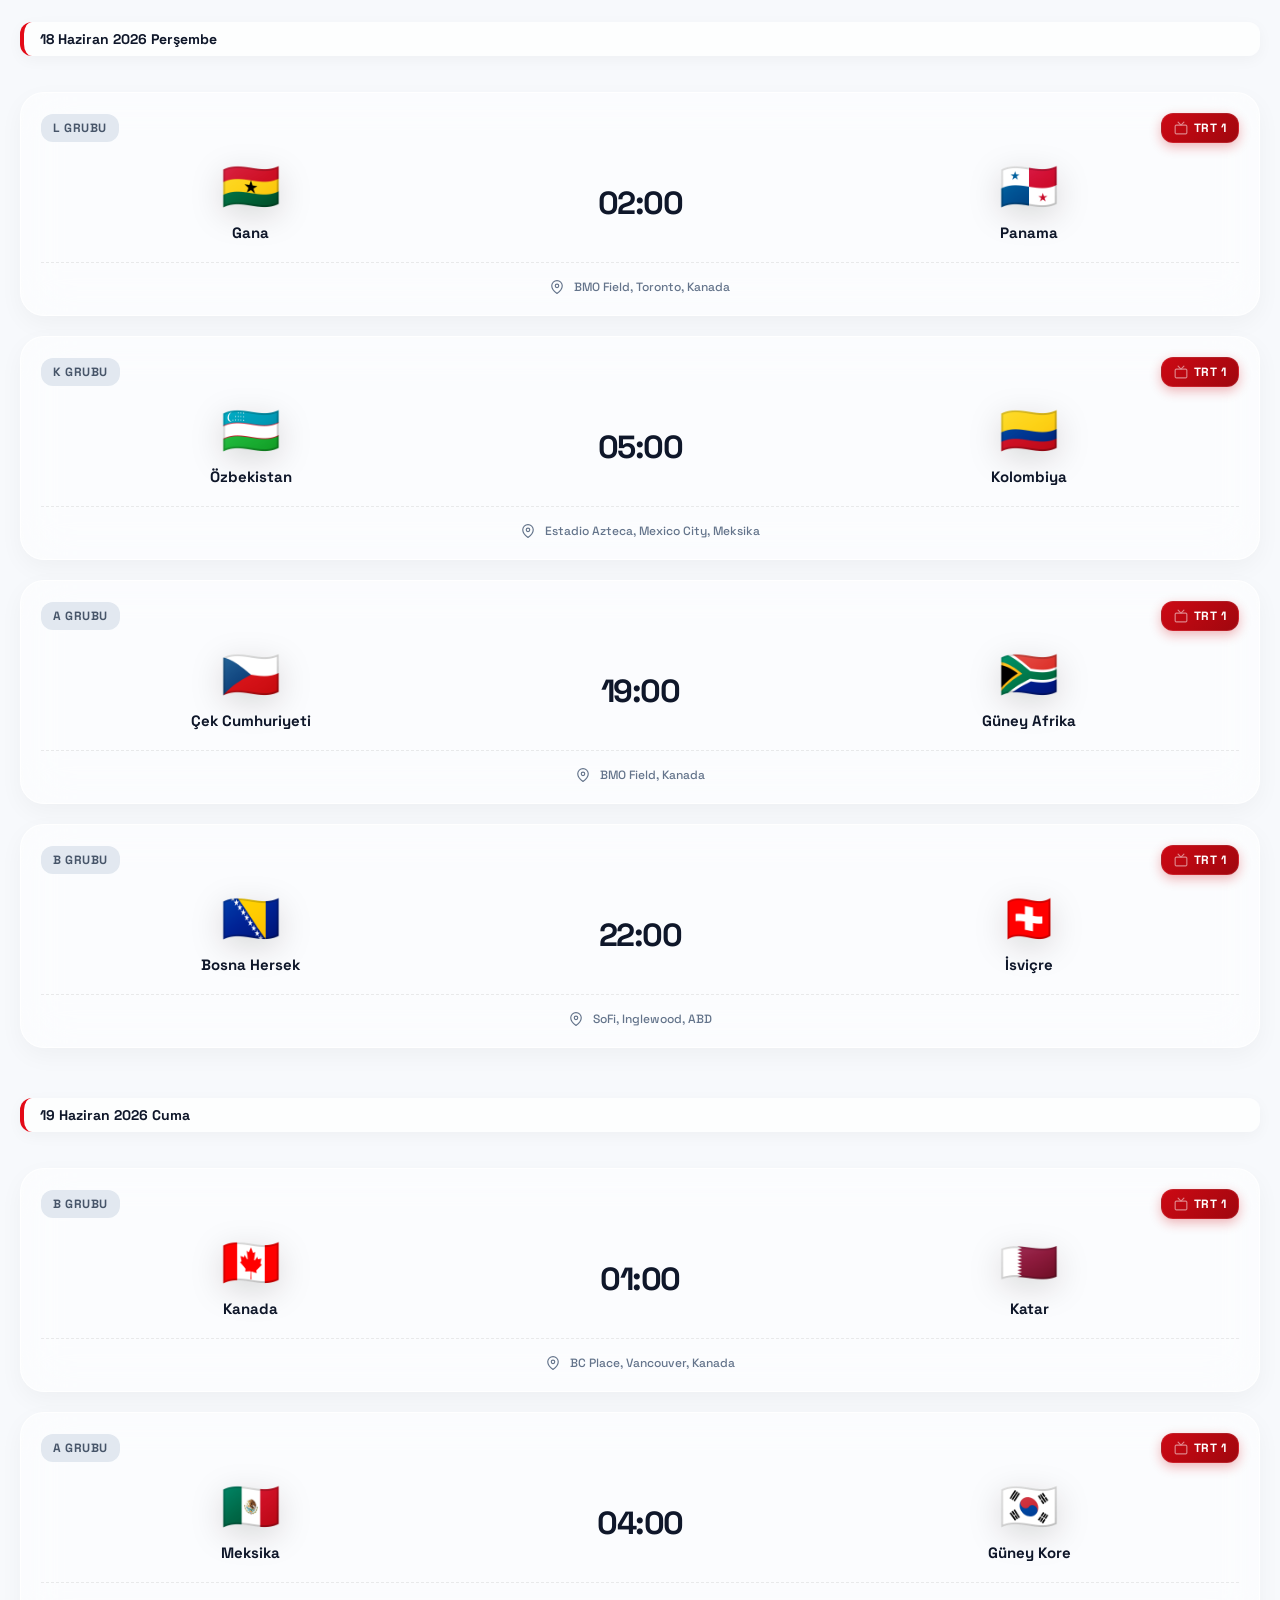
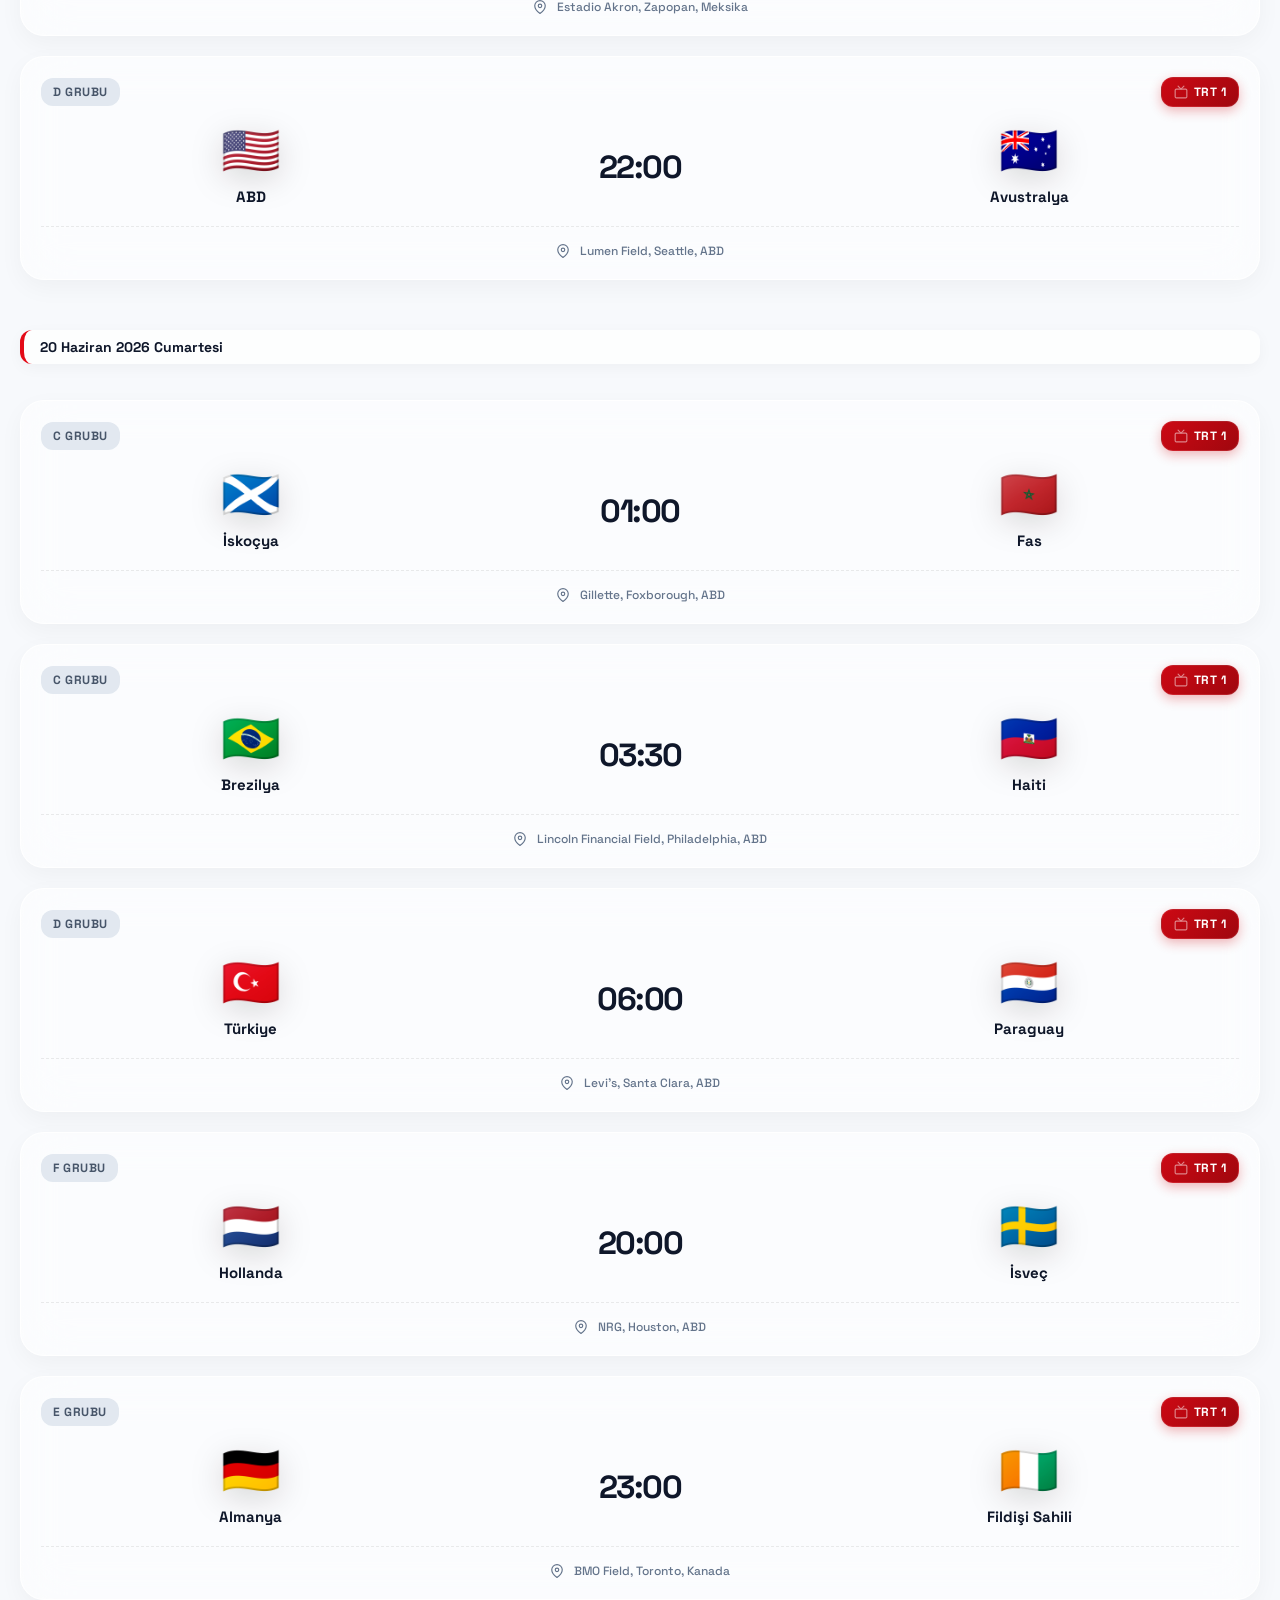
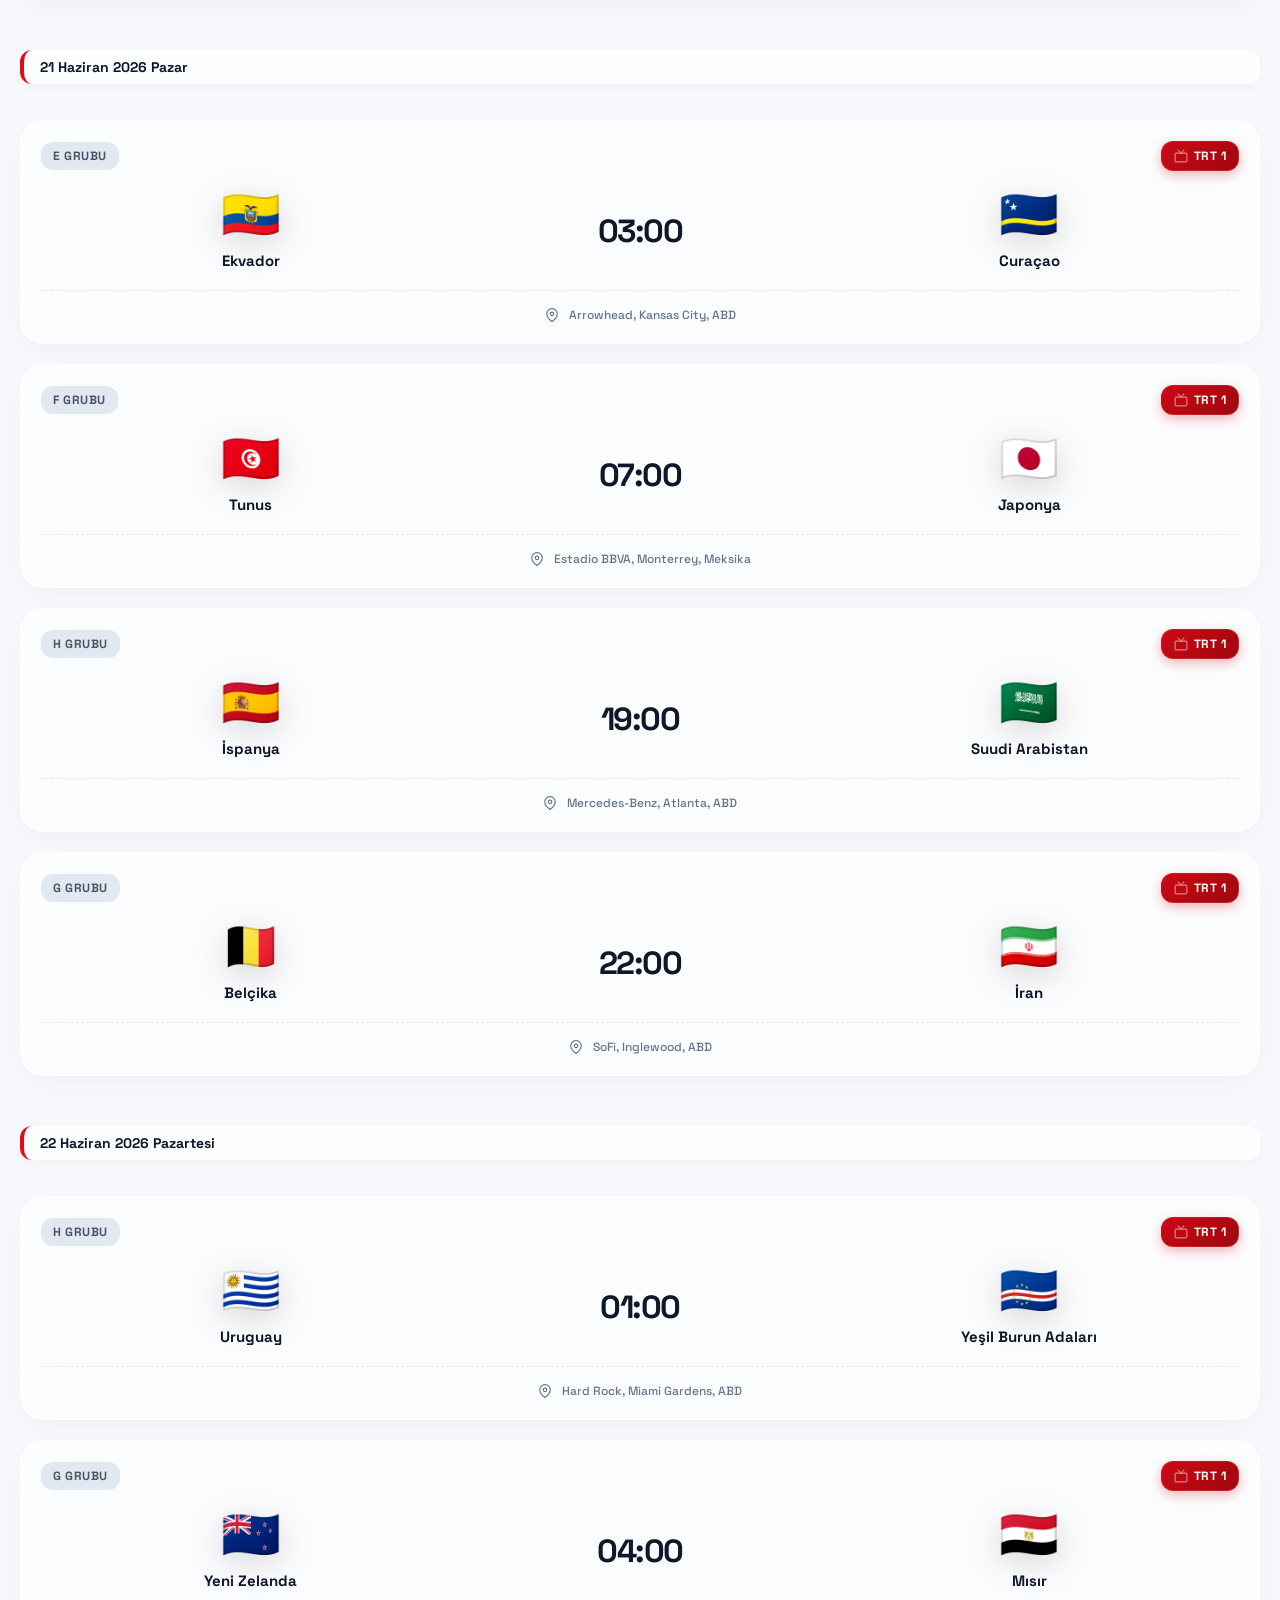
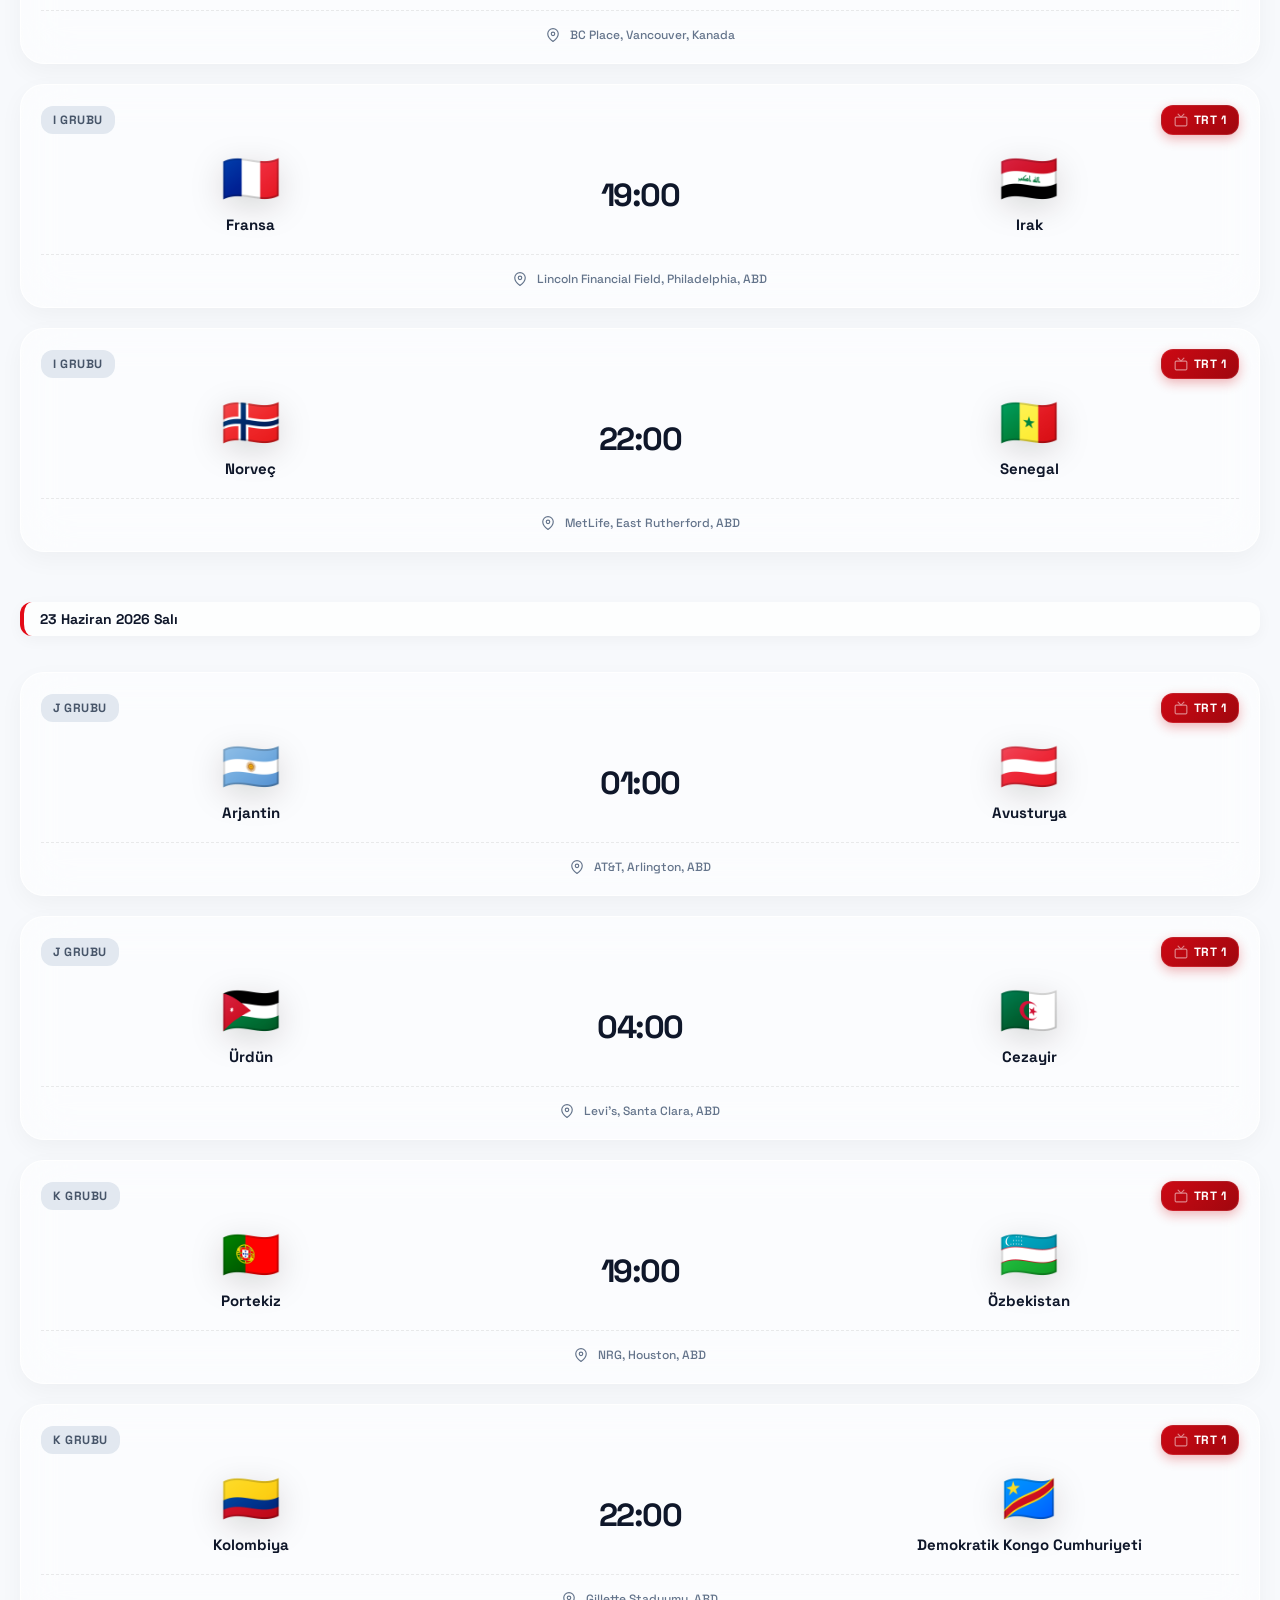
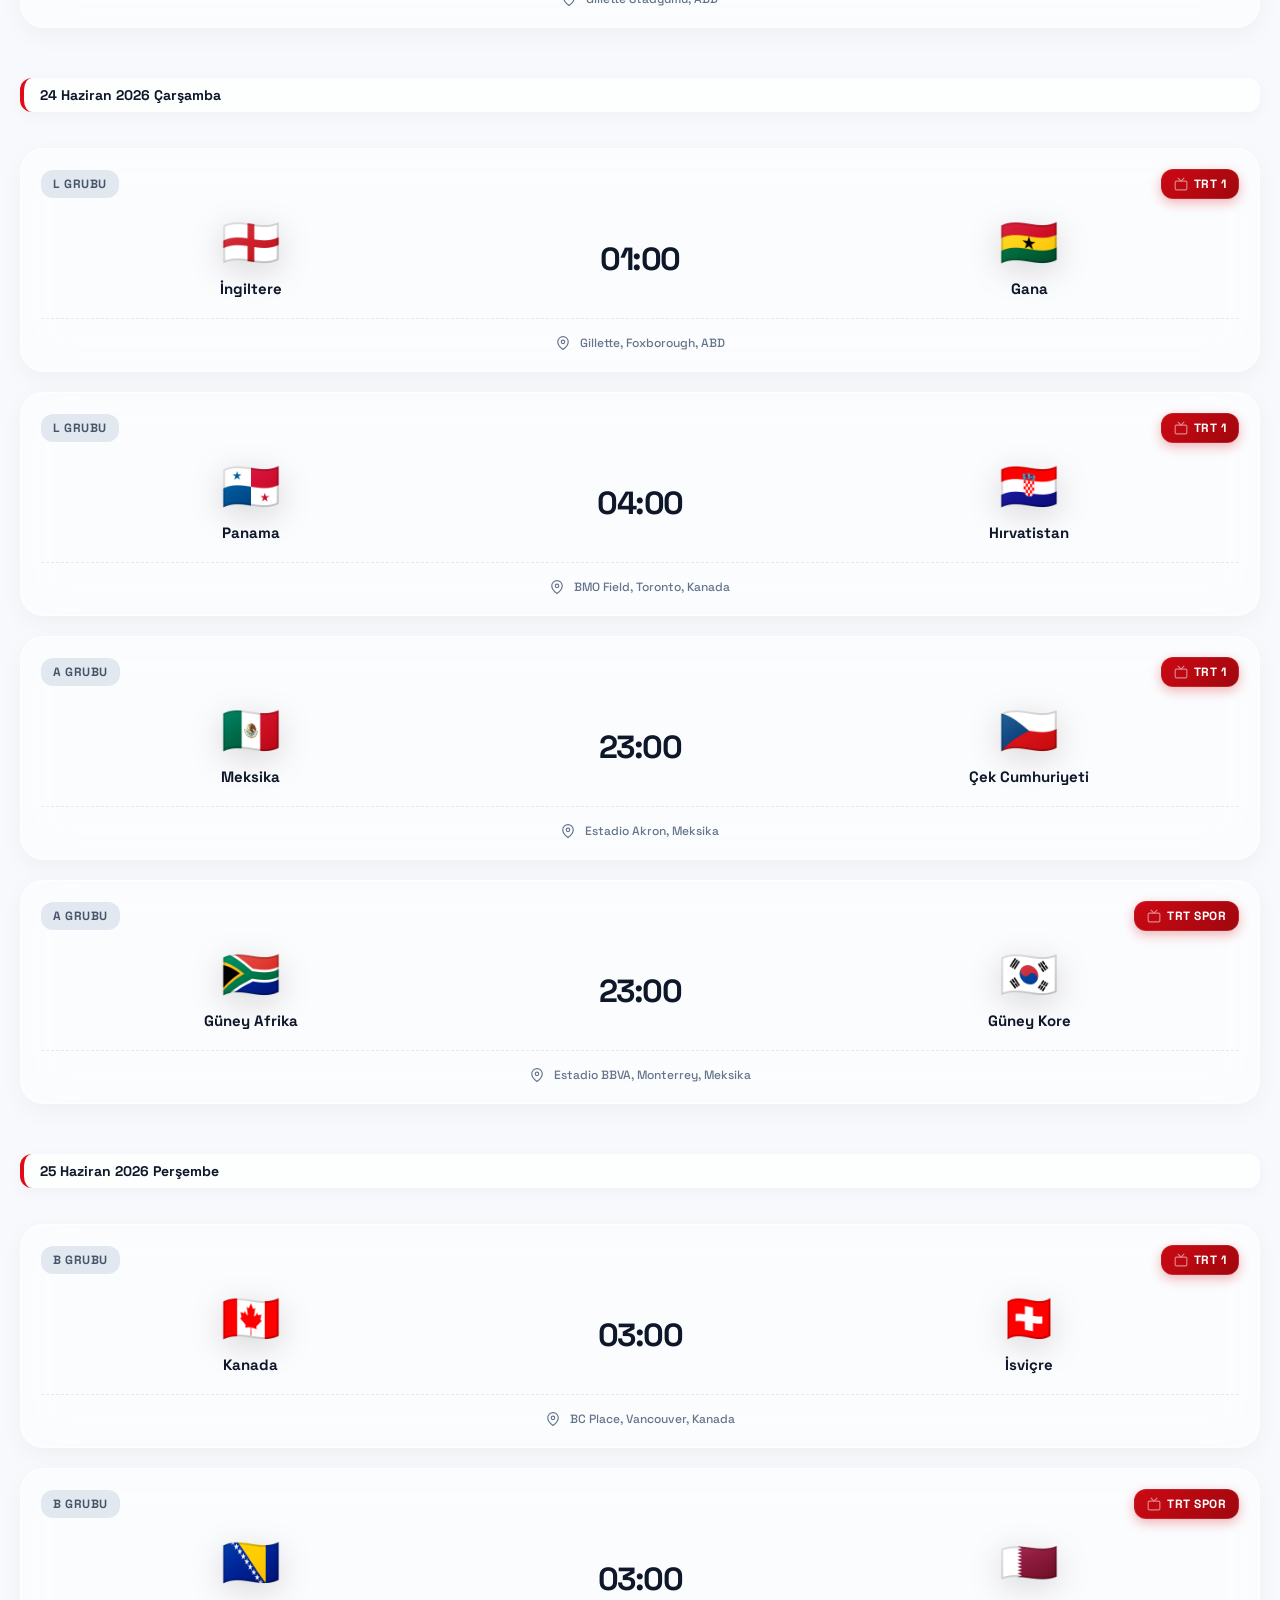
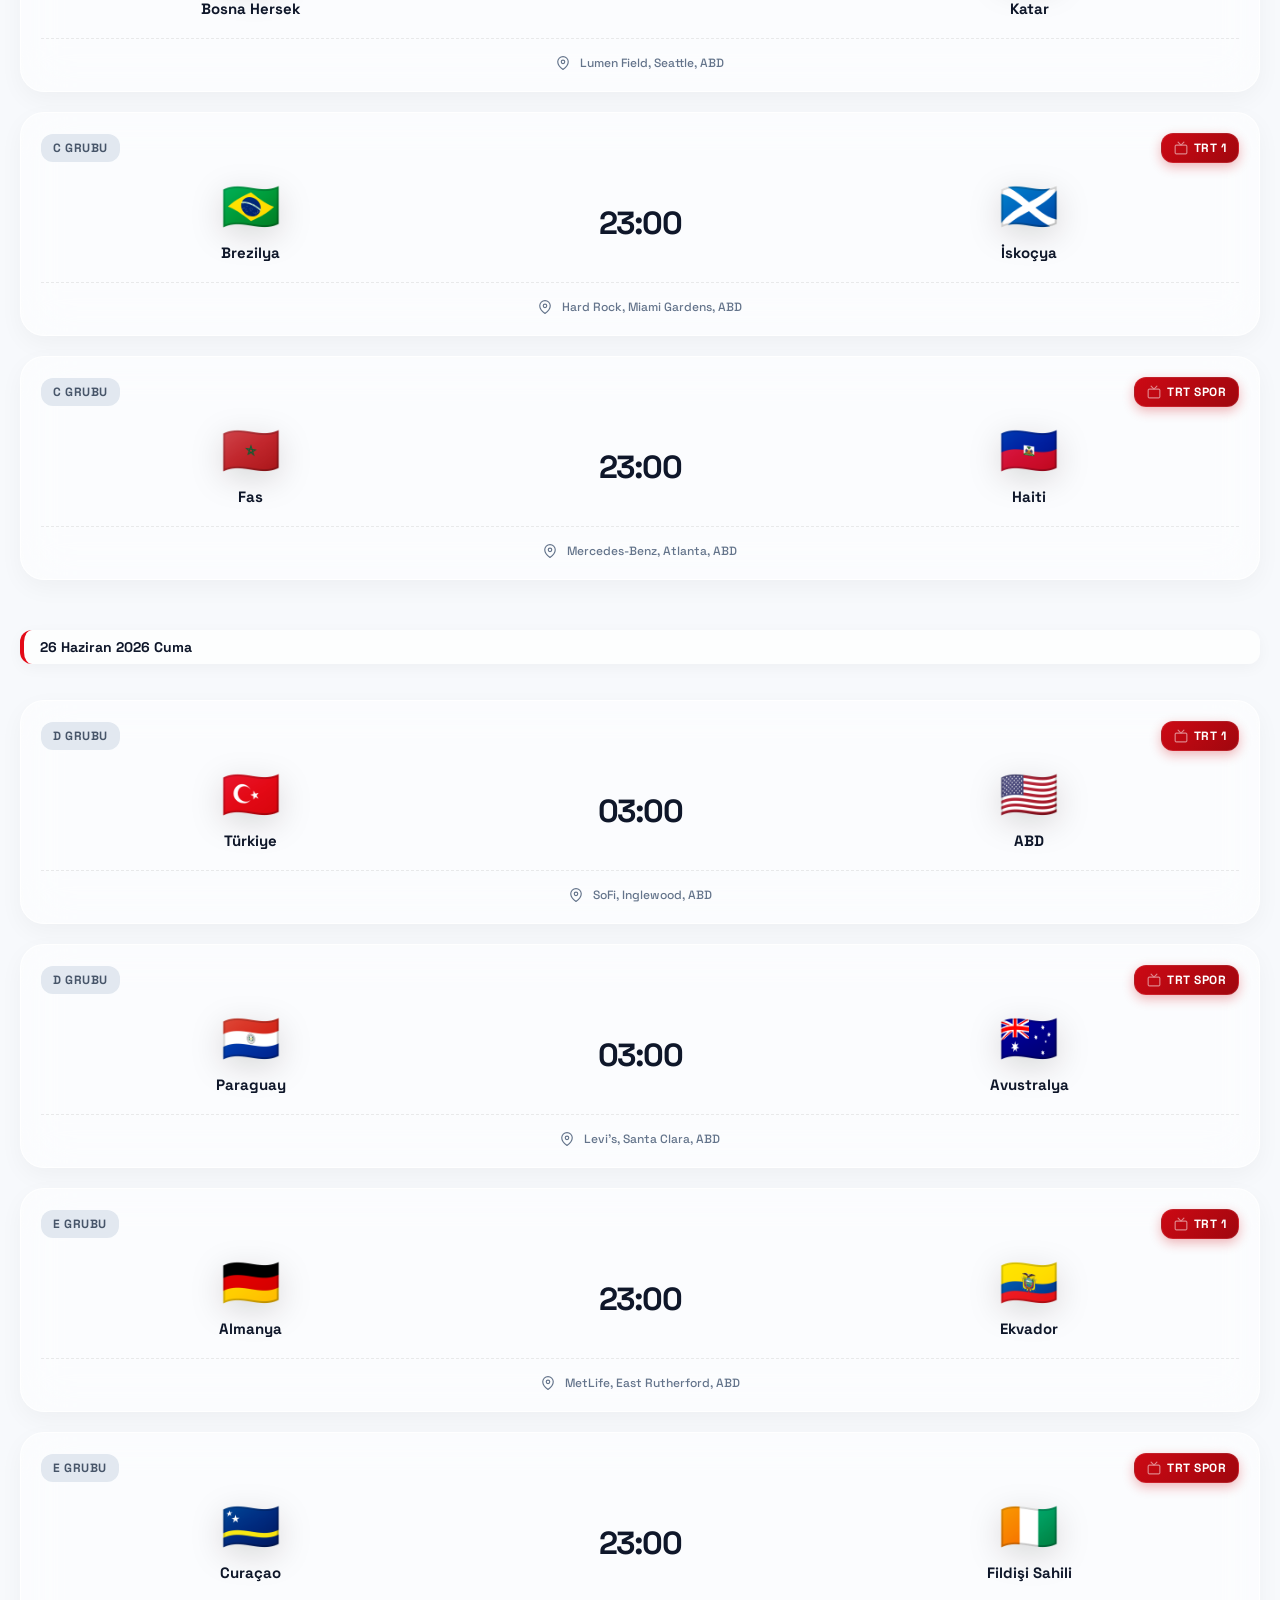
==== commit d6daa0b9: "Bypass cache for app.js in index.html" ====
--- a/index.html
+++ b/index.html
@@ -428,6 +428,6 @@
         </button>
     </nav>
 
-    <script src="app.js"></script>
+    <script src="app.js?v=3"></script>
 </body>
 </html>
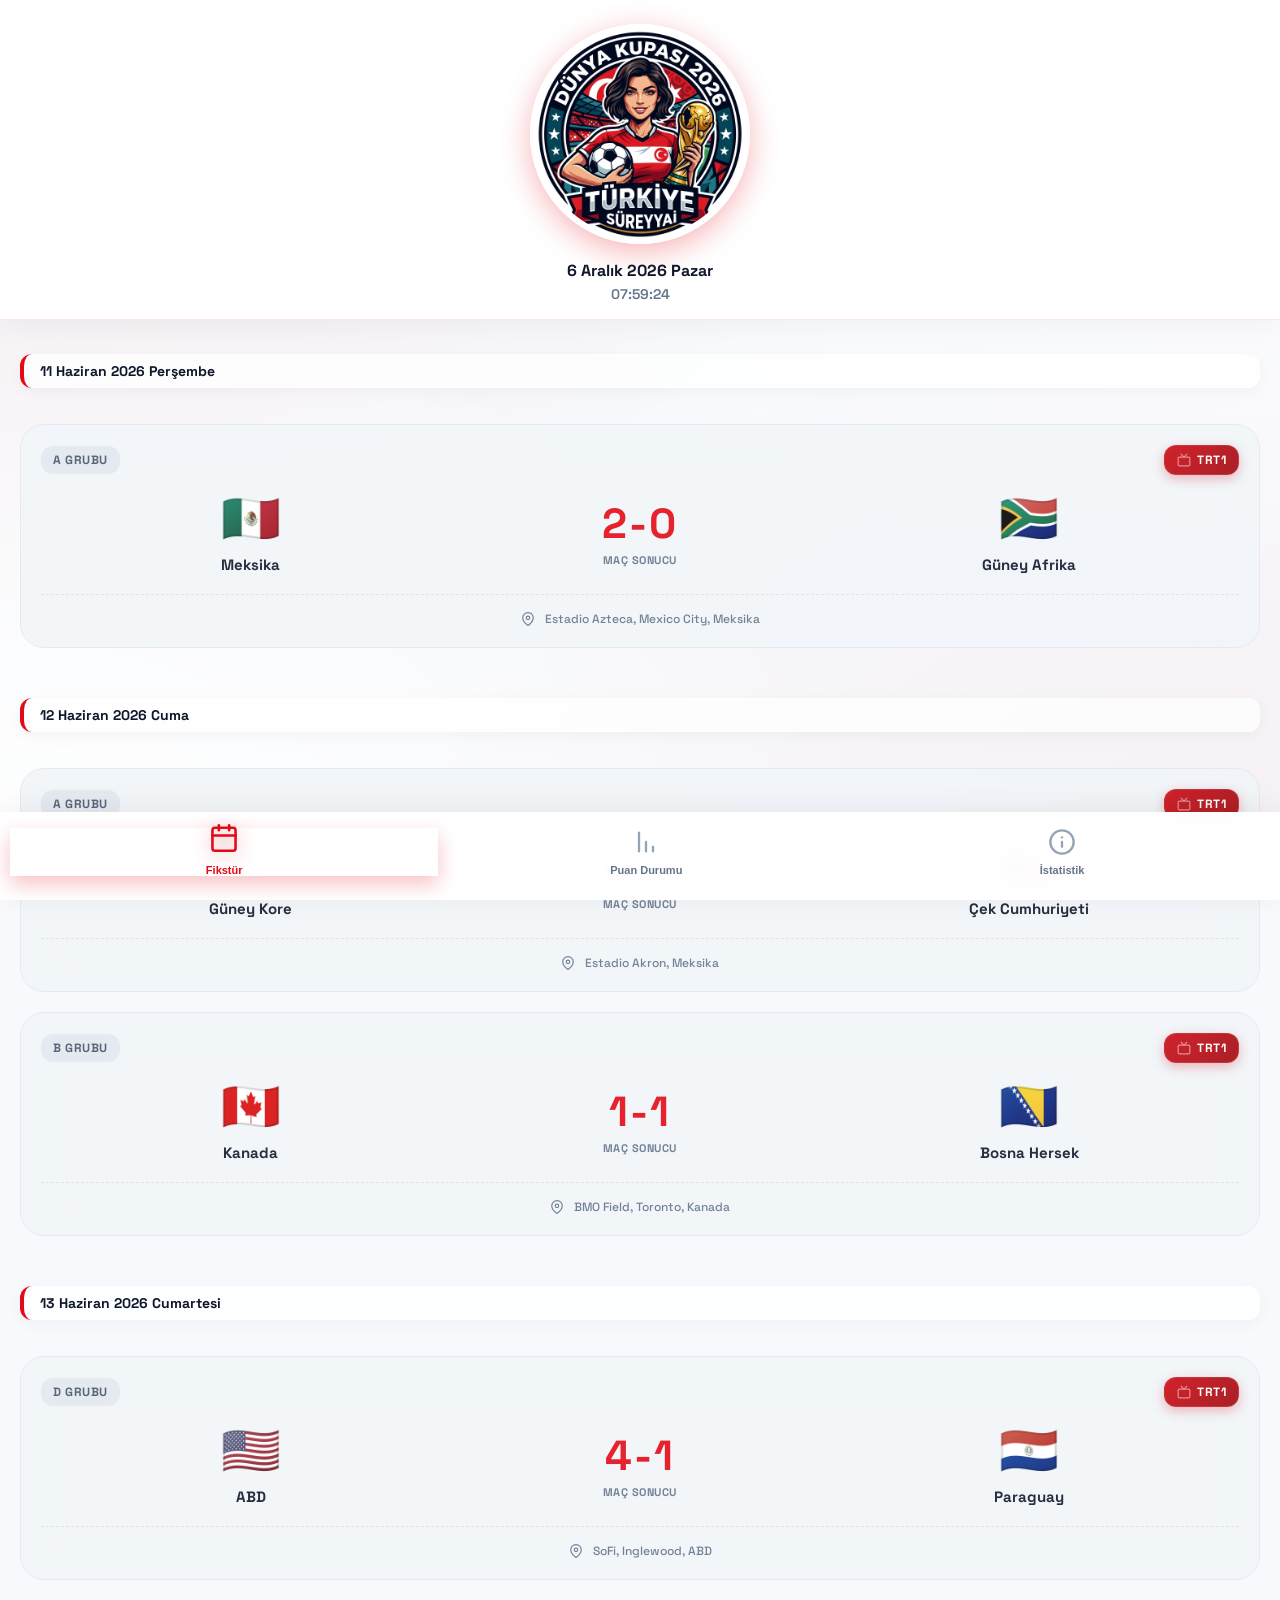
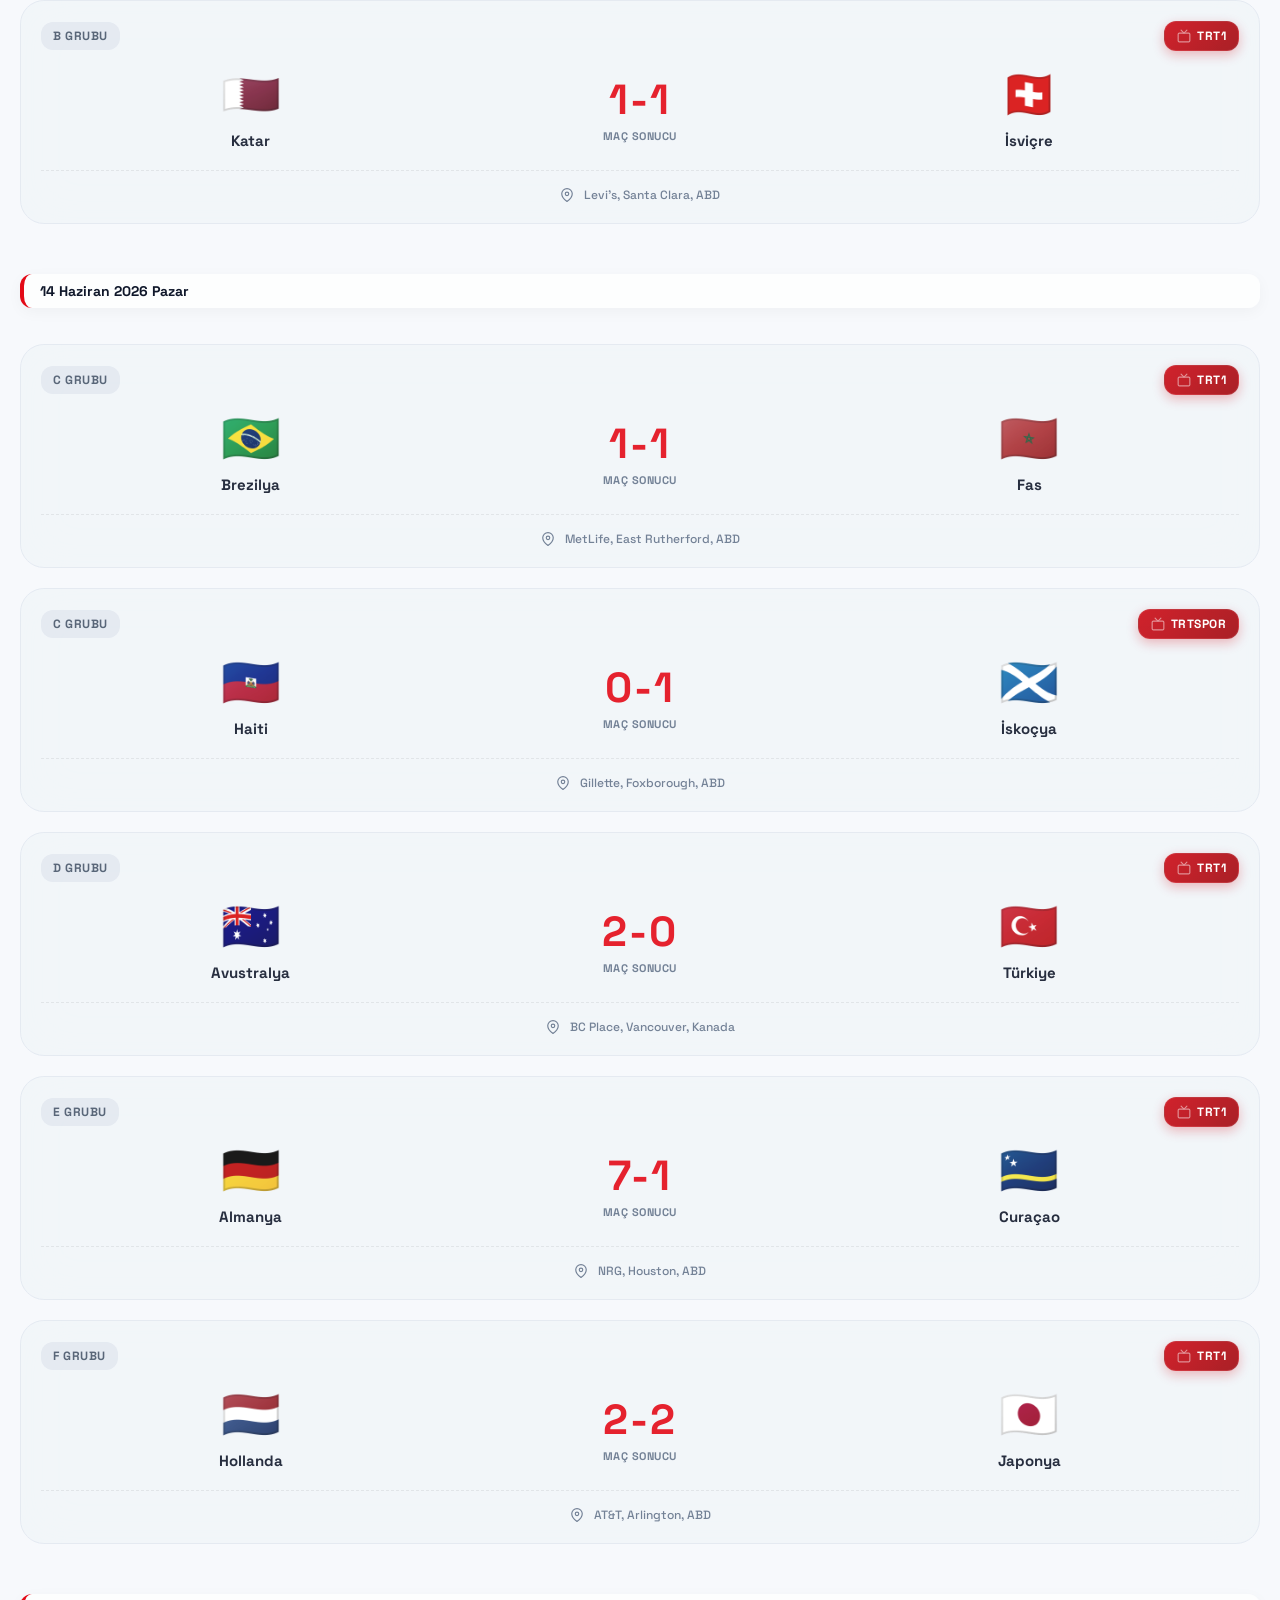
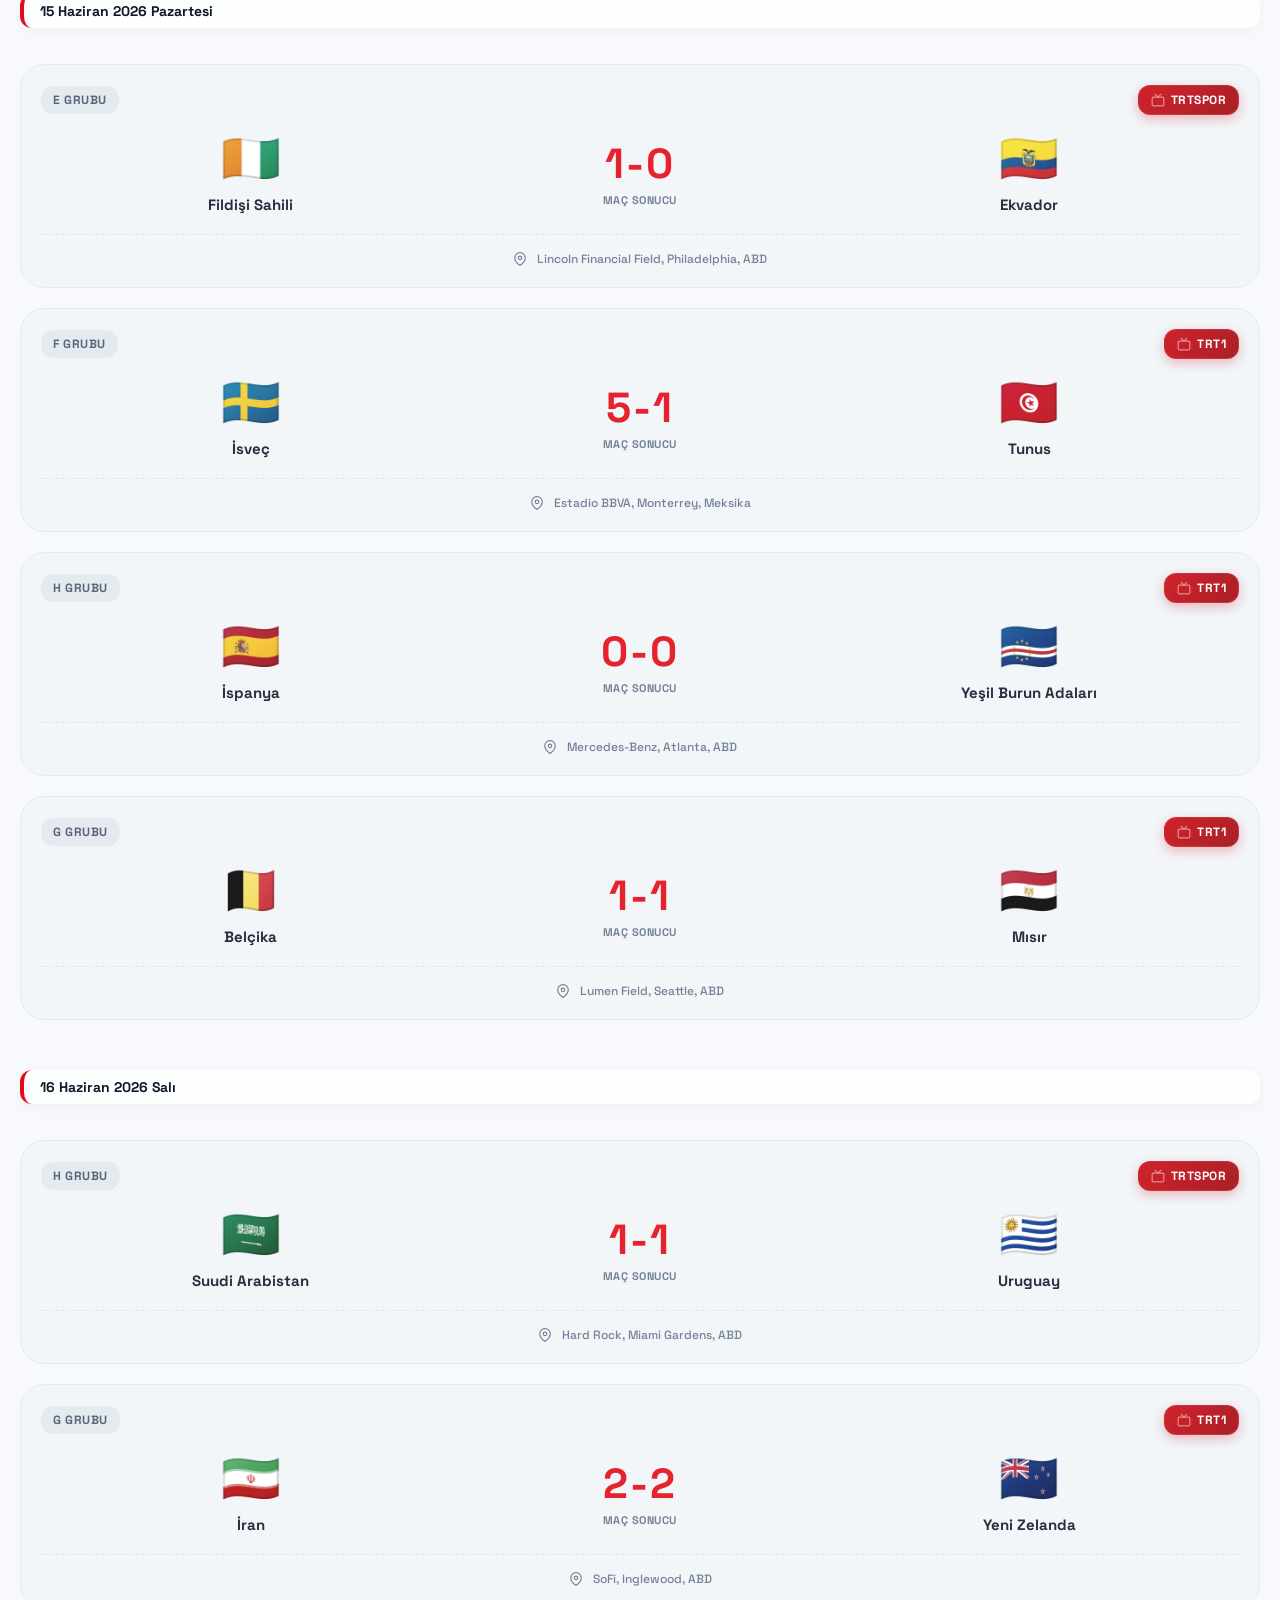
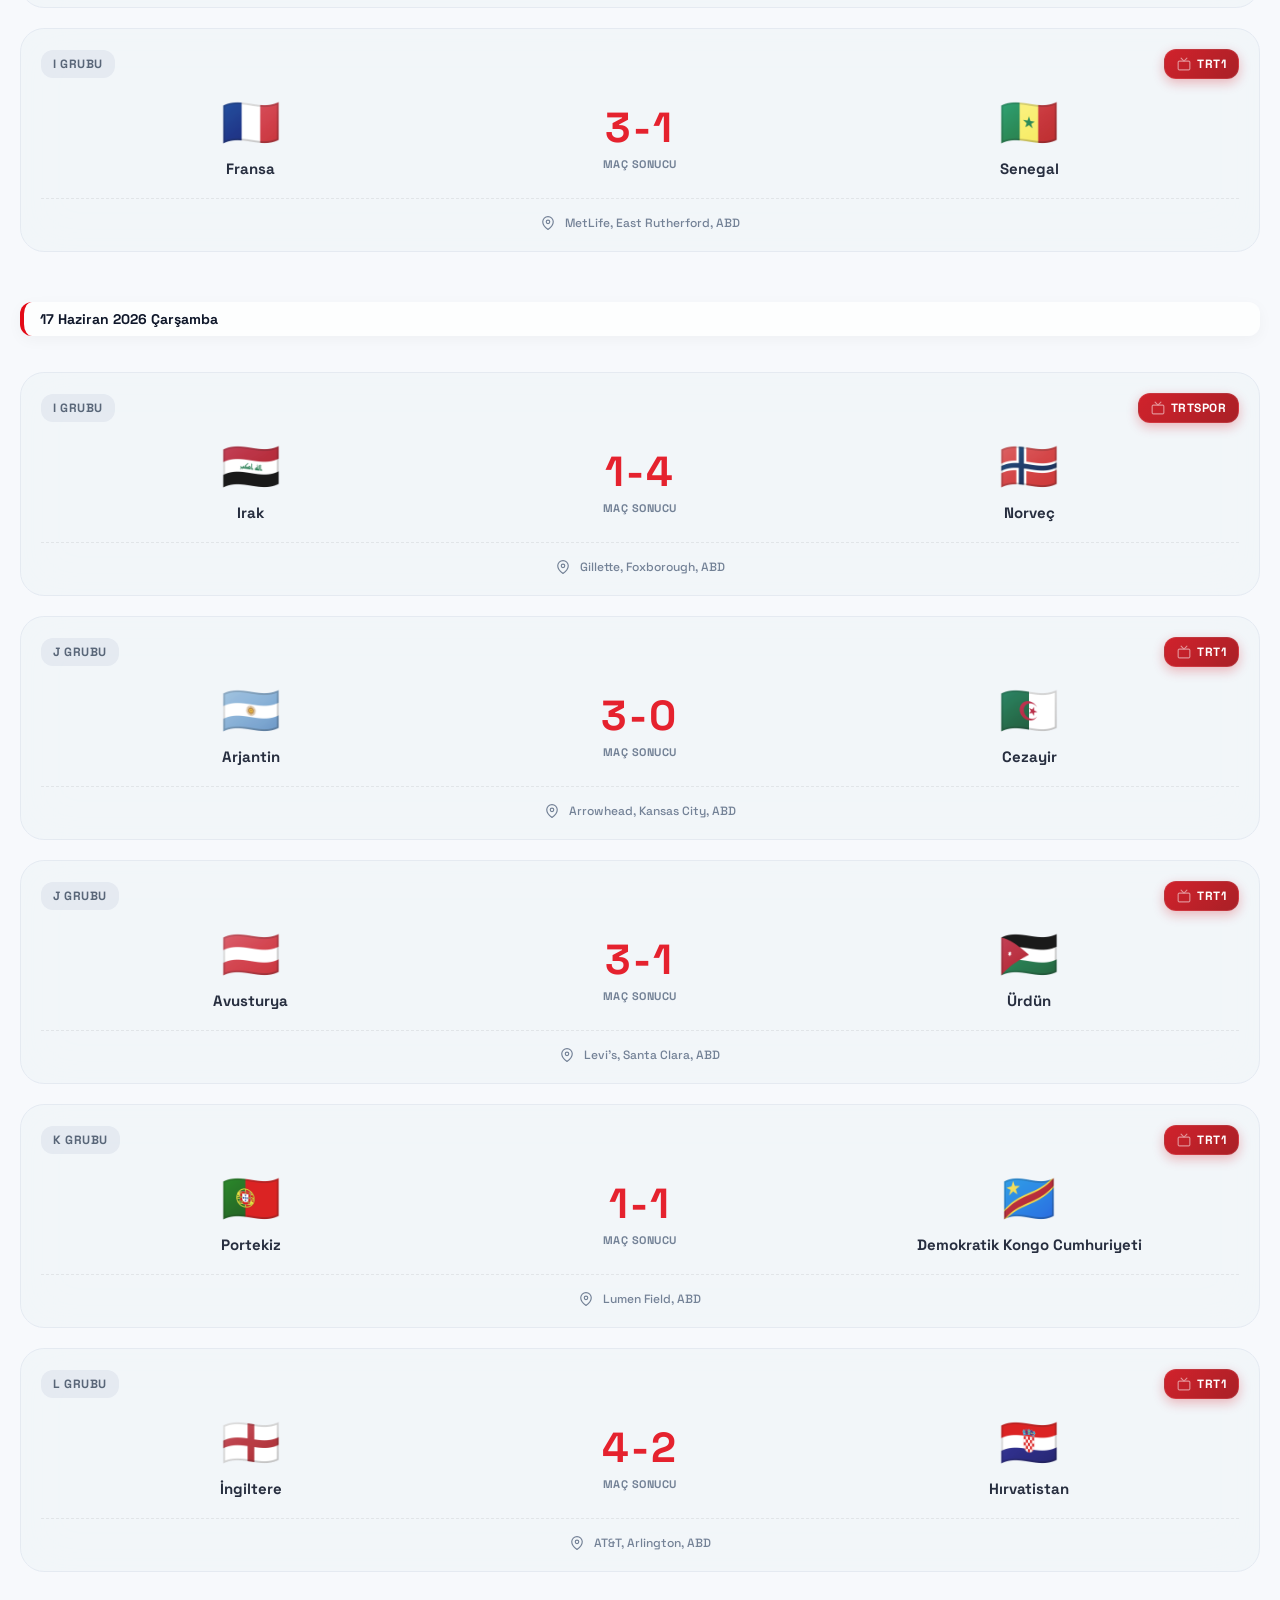
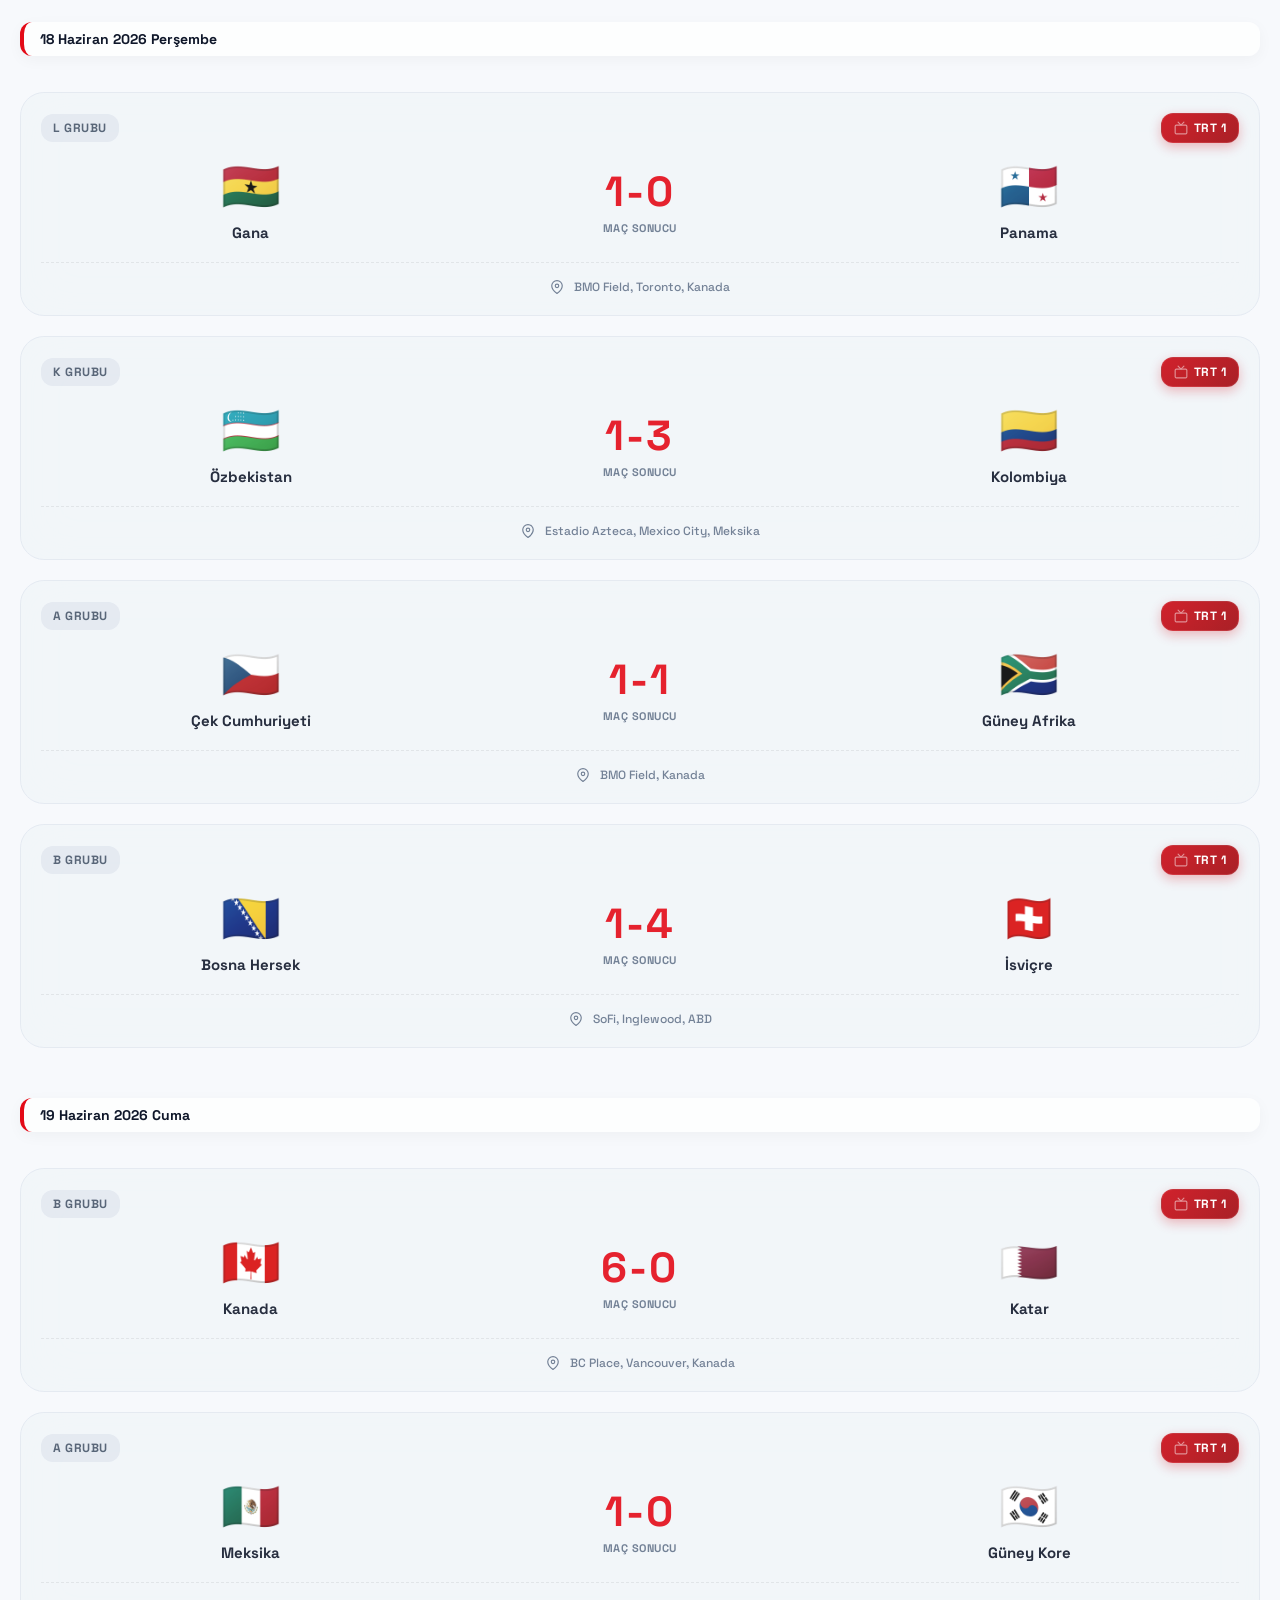
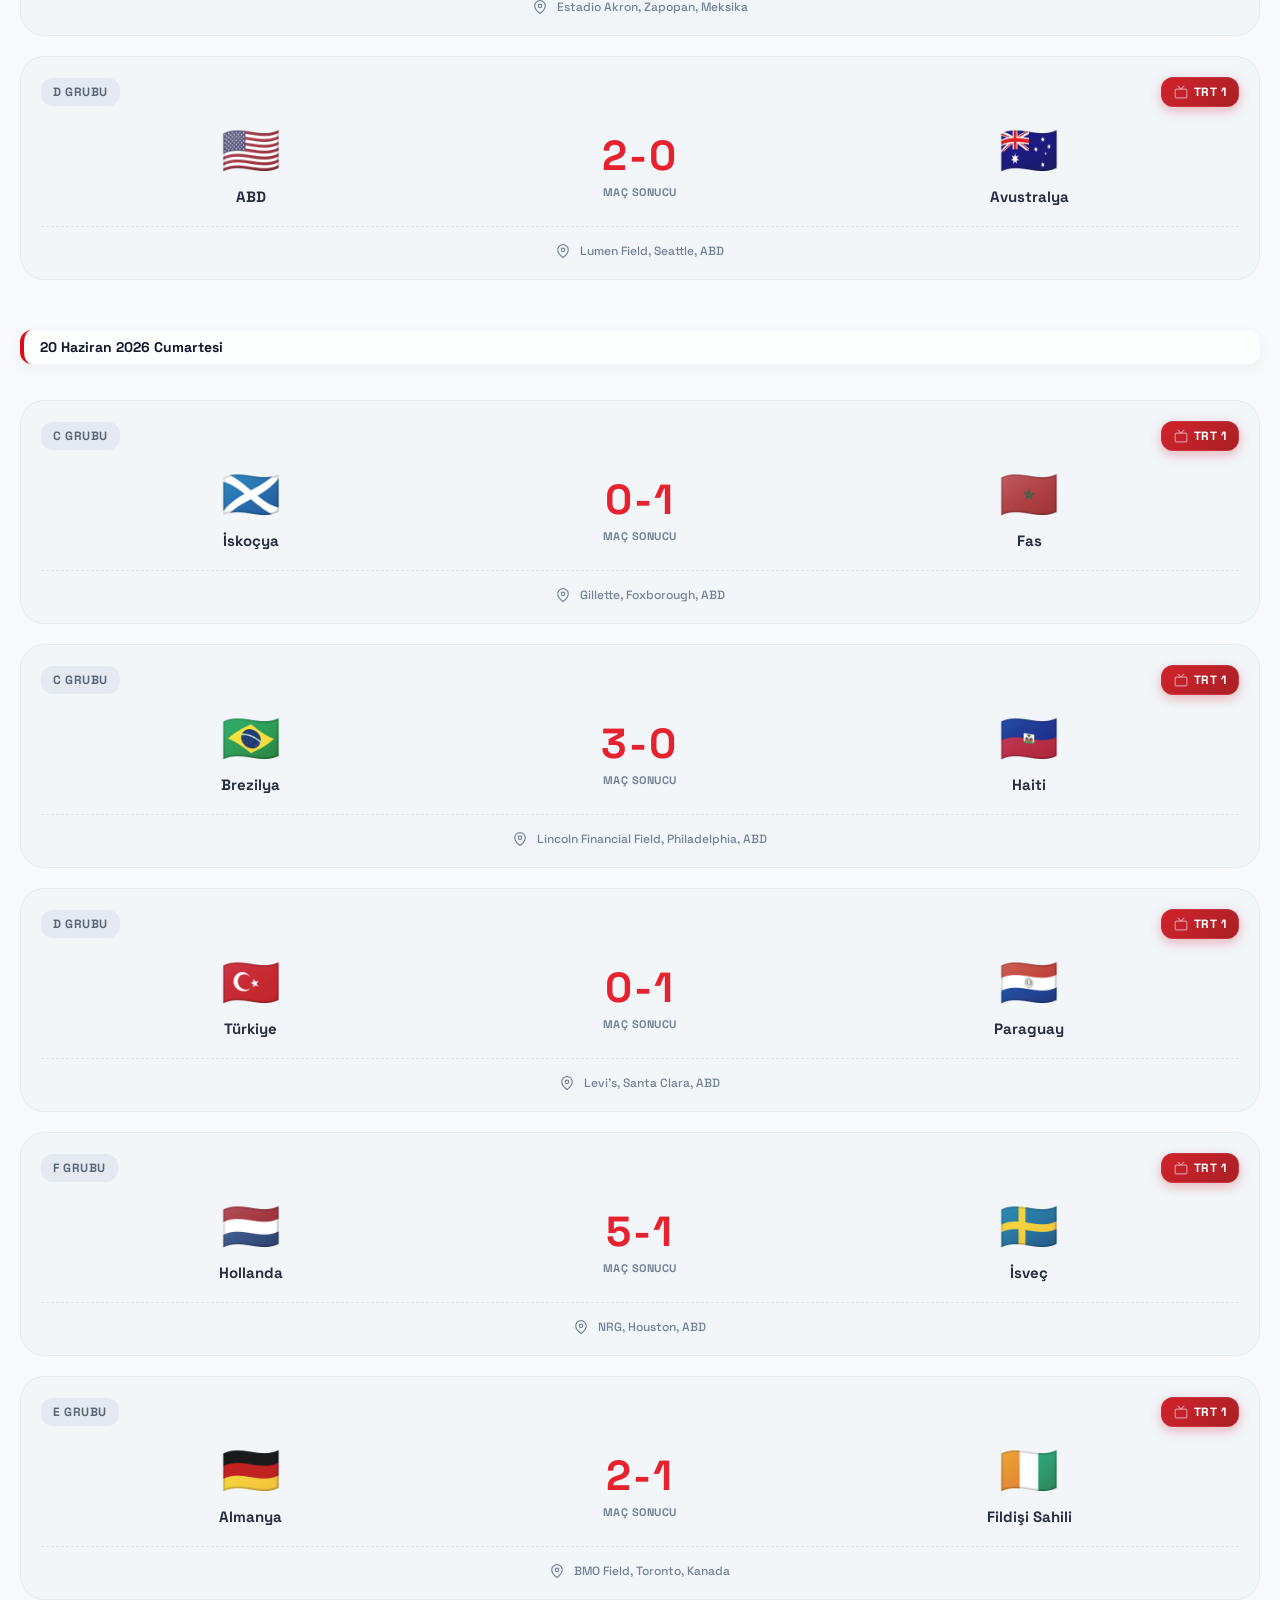
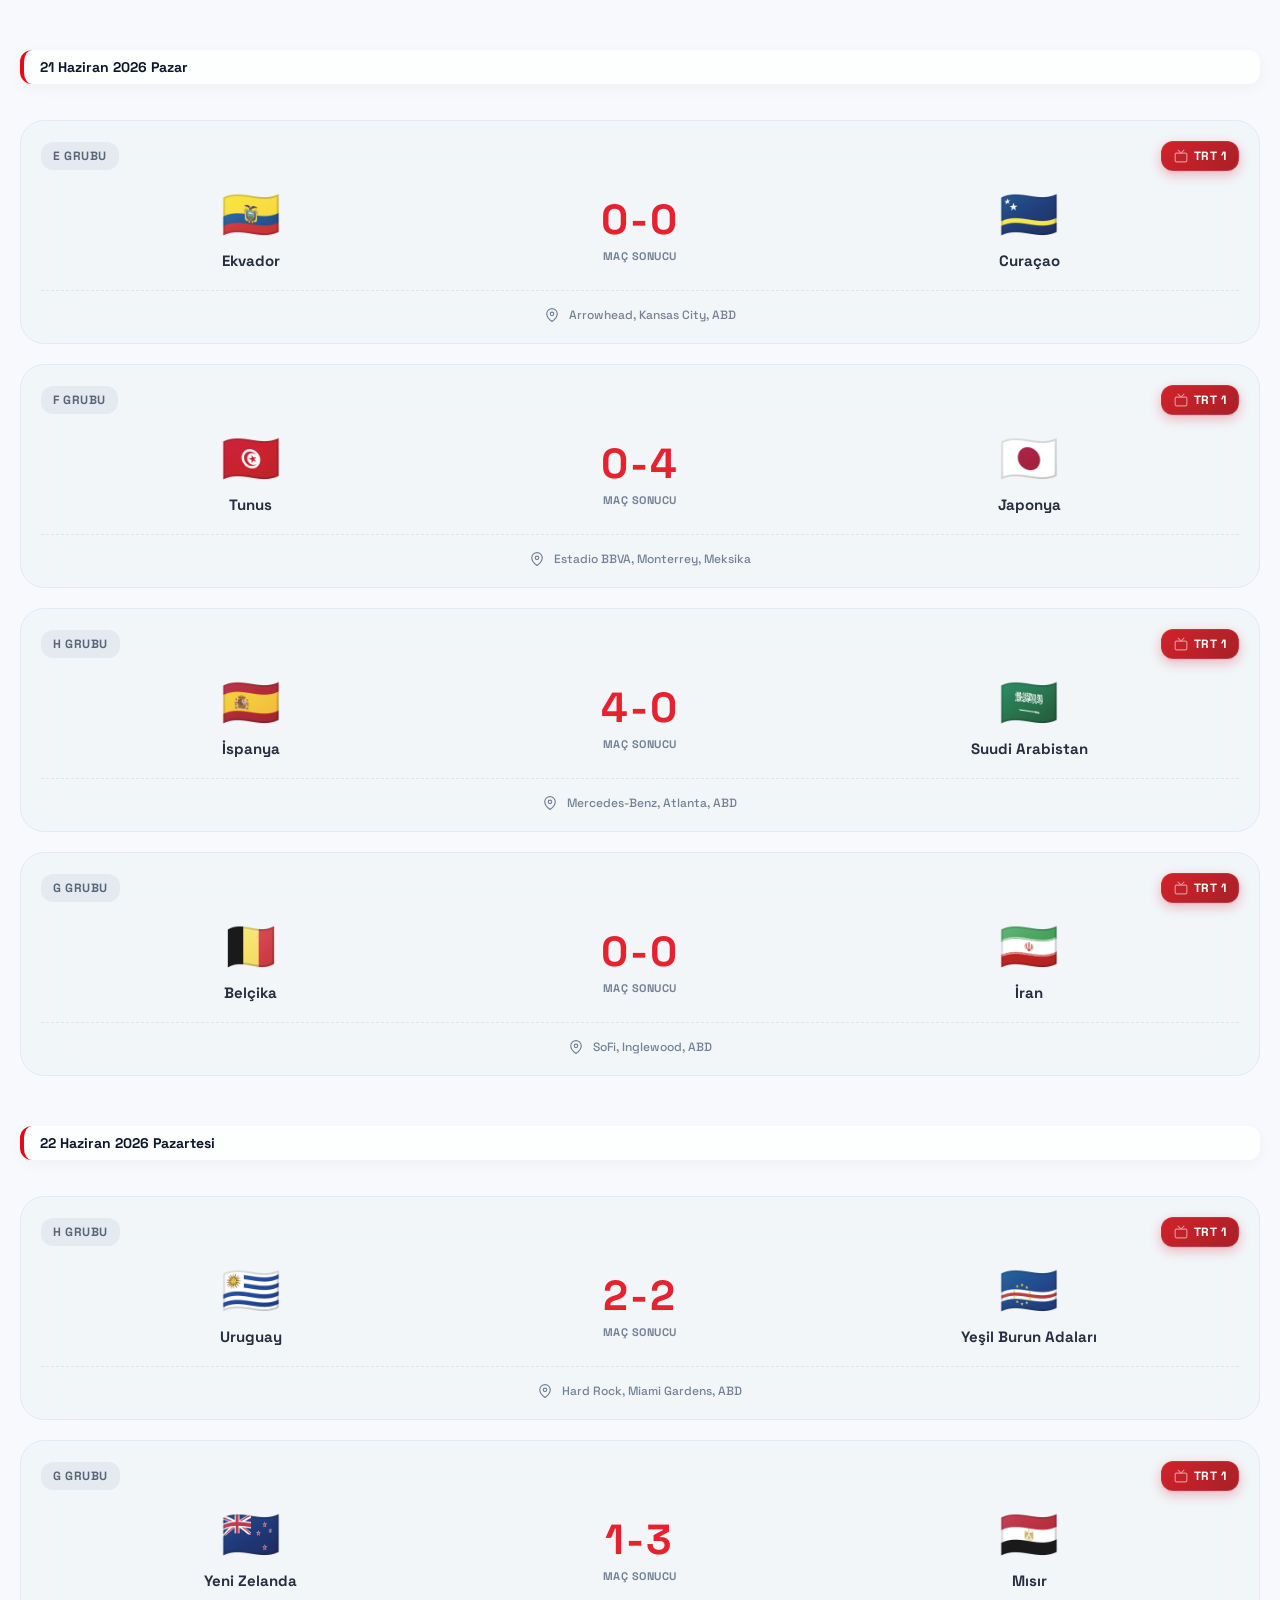
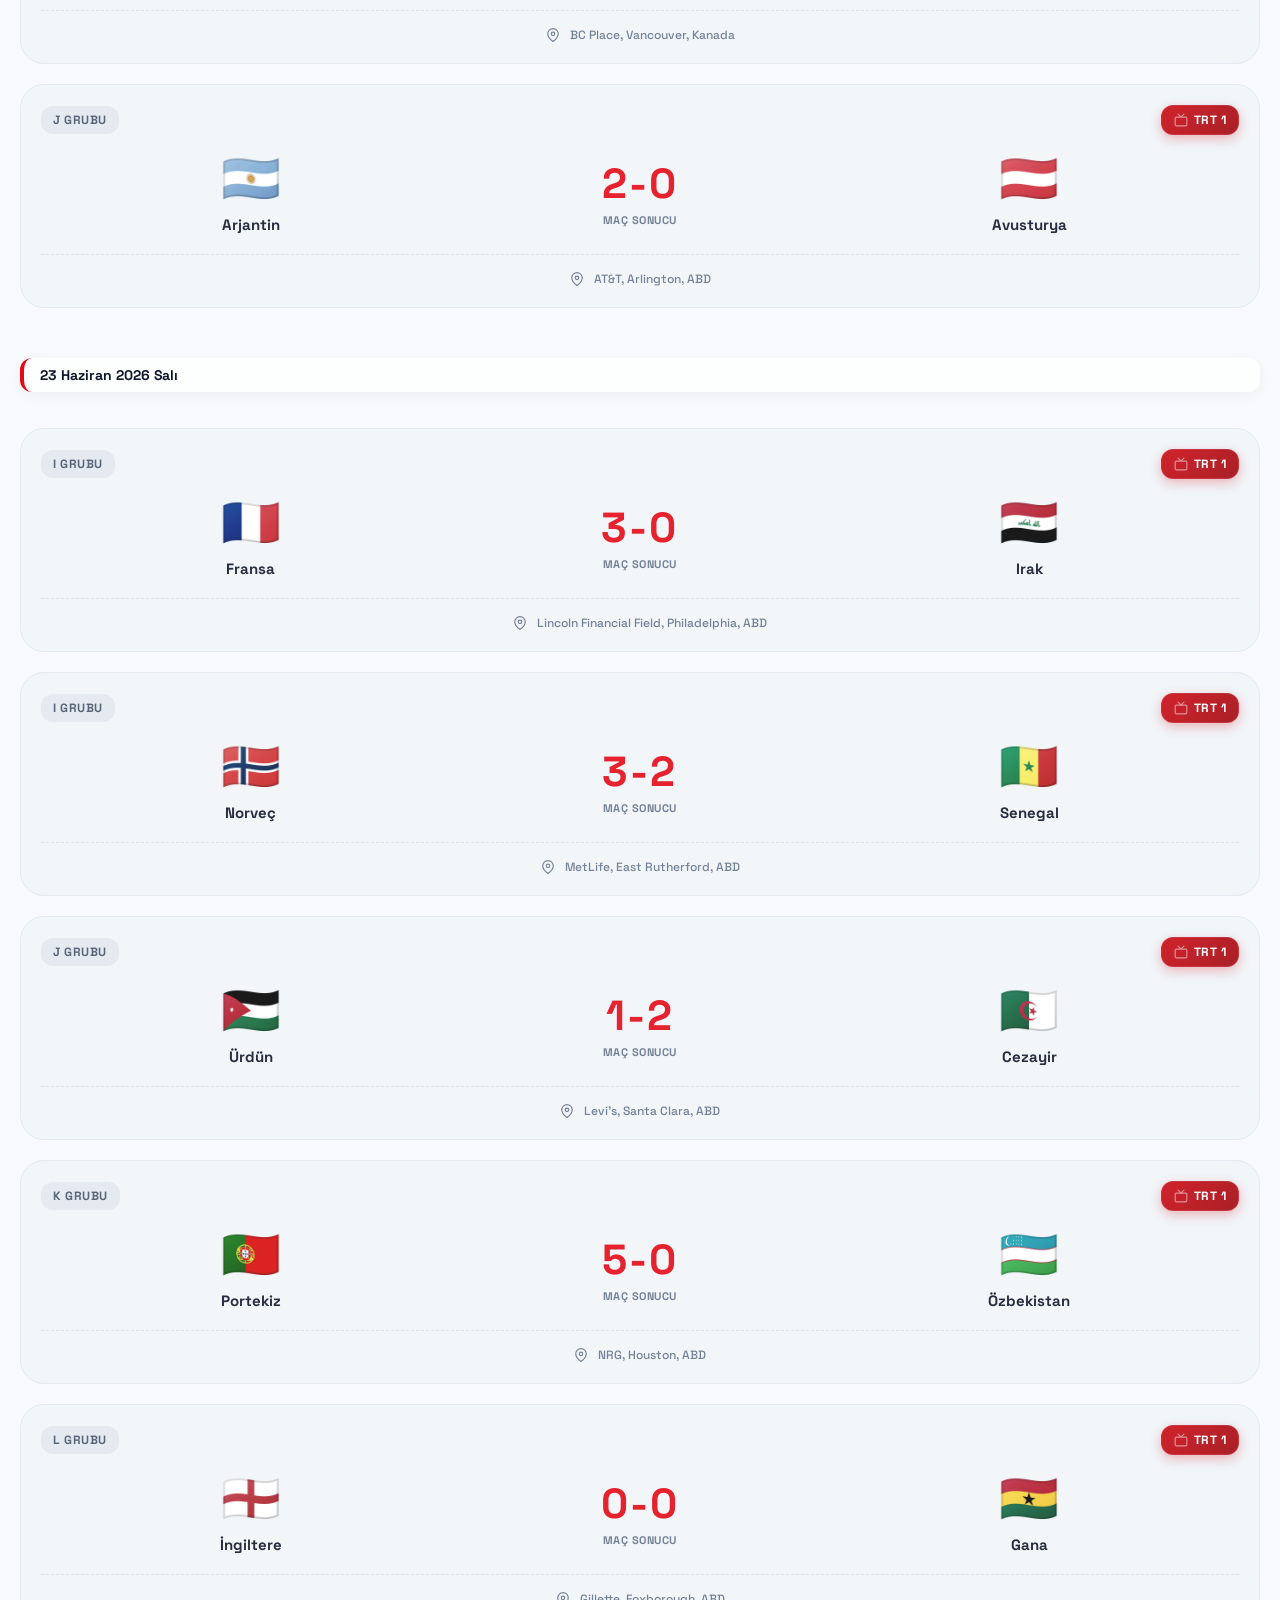
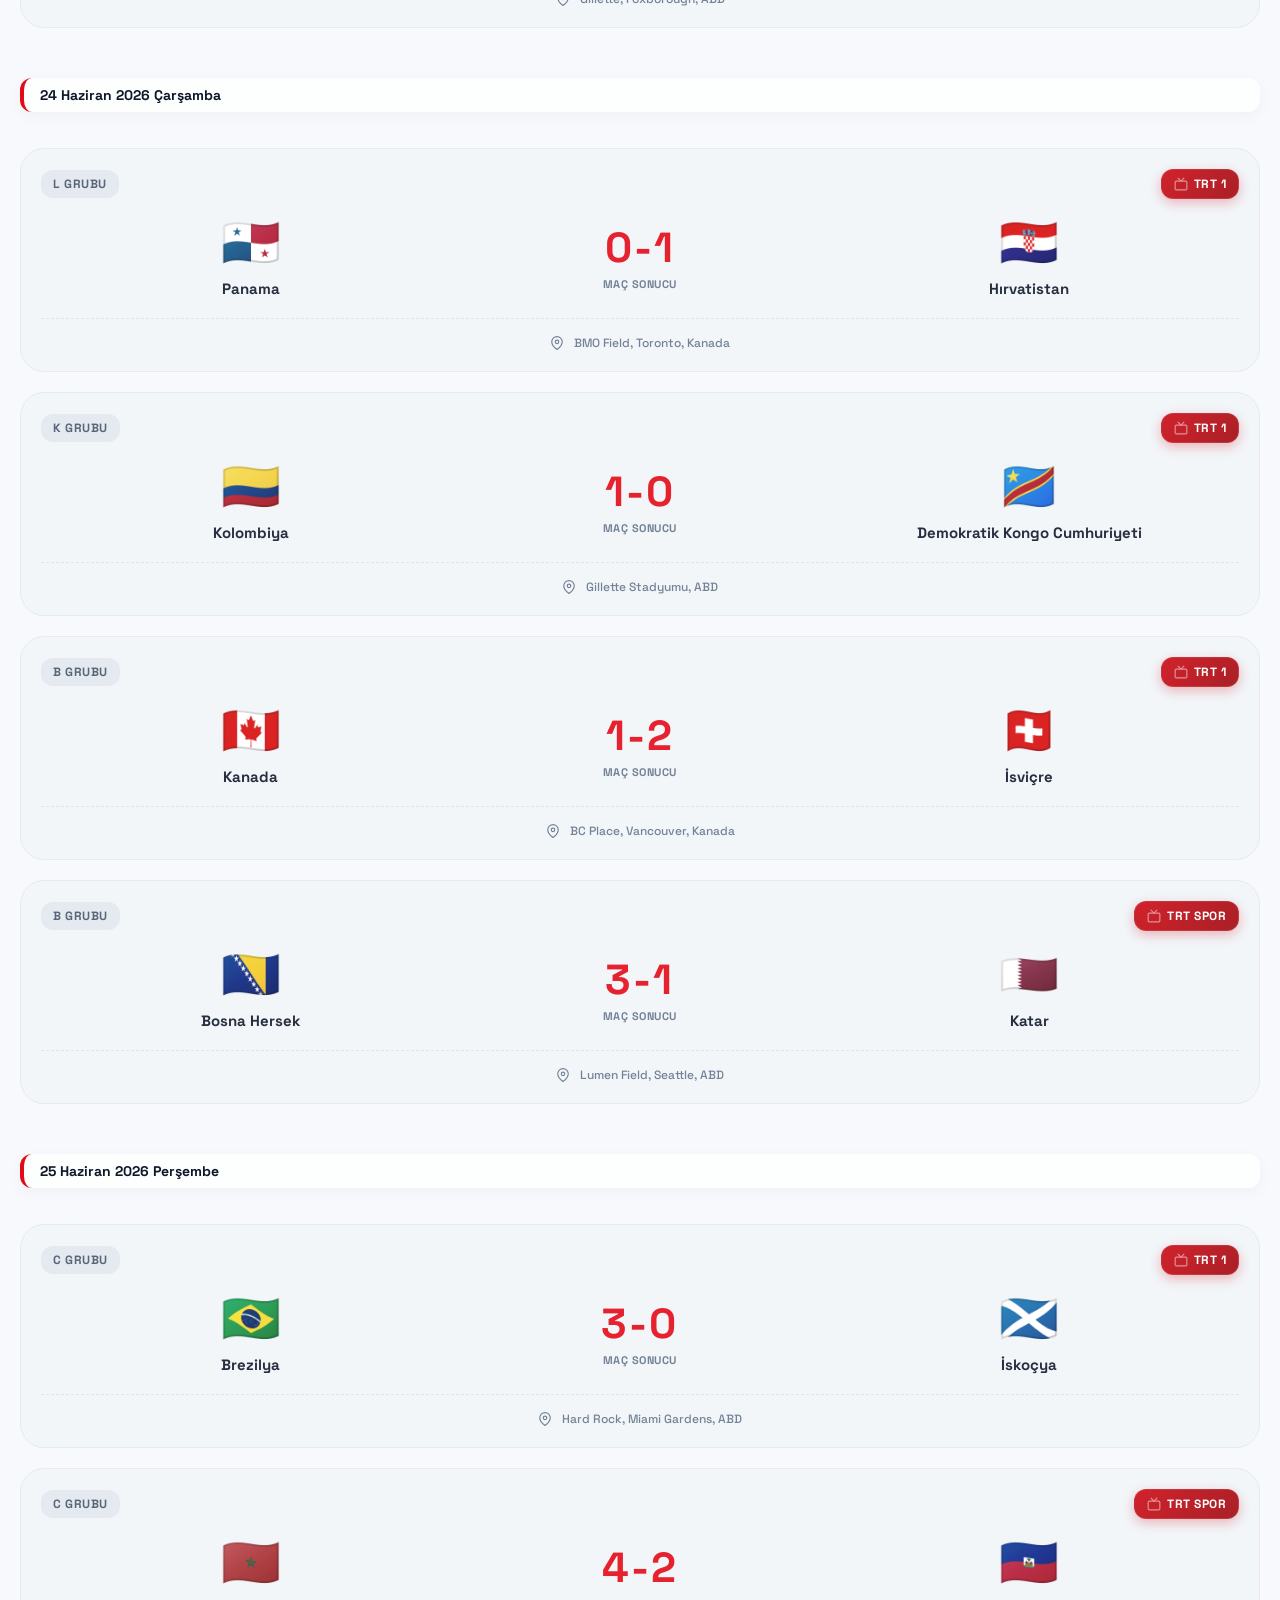
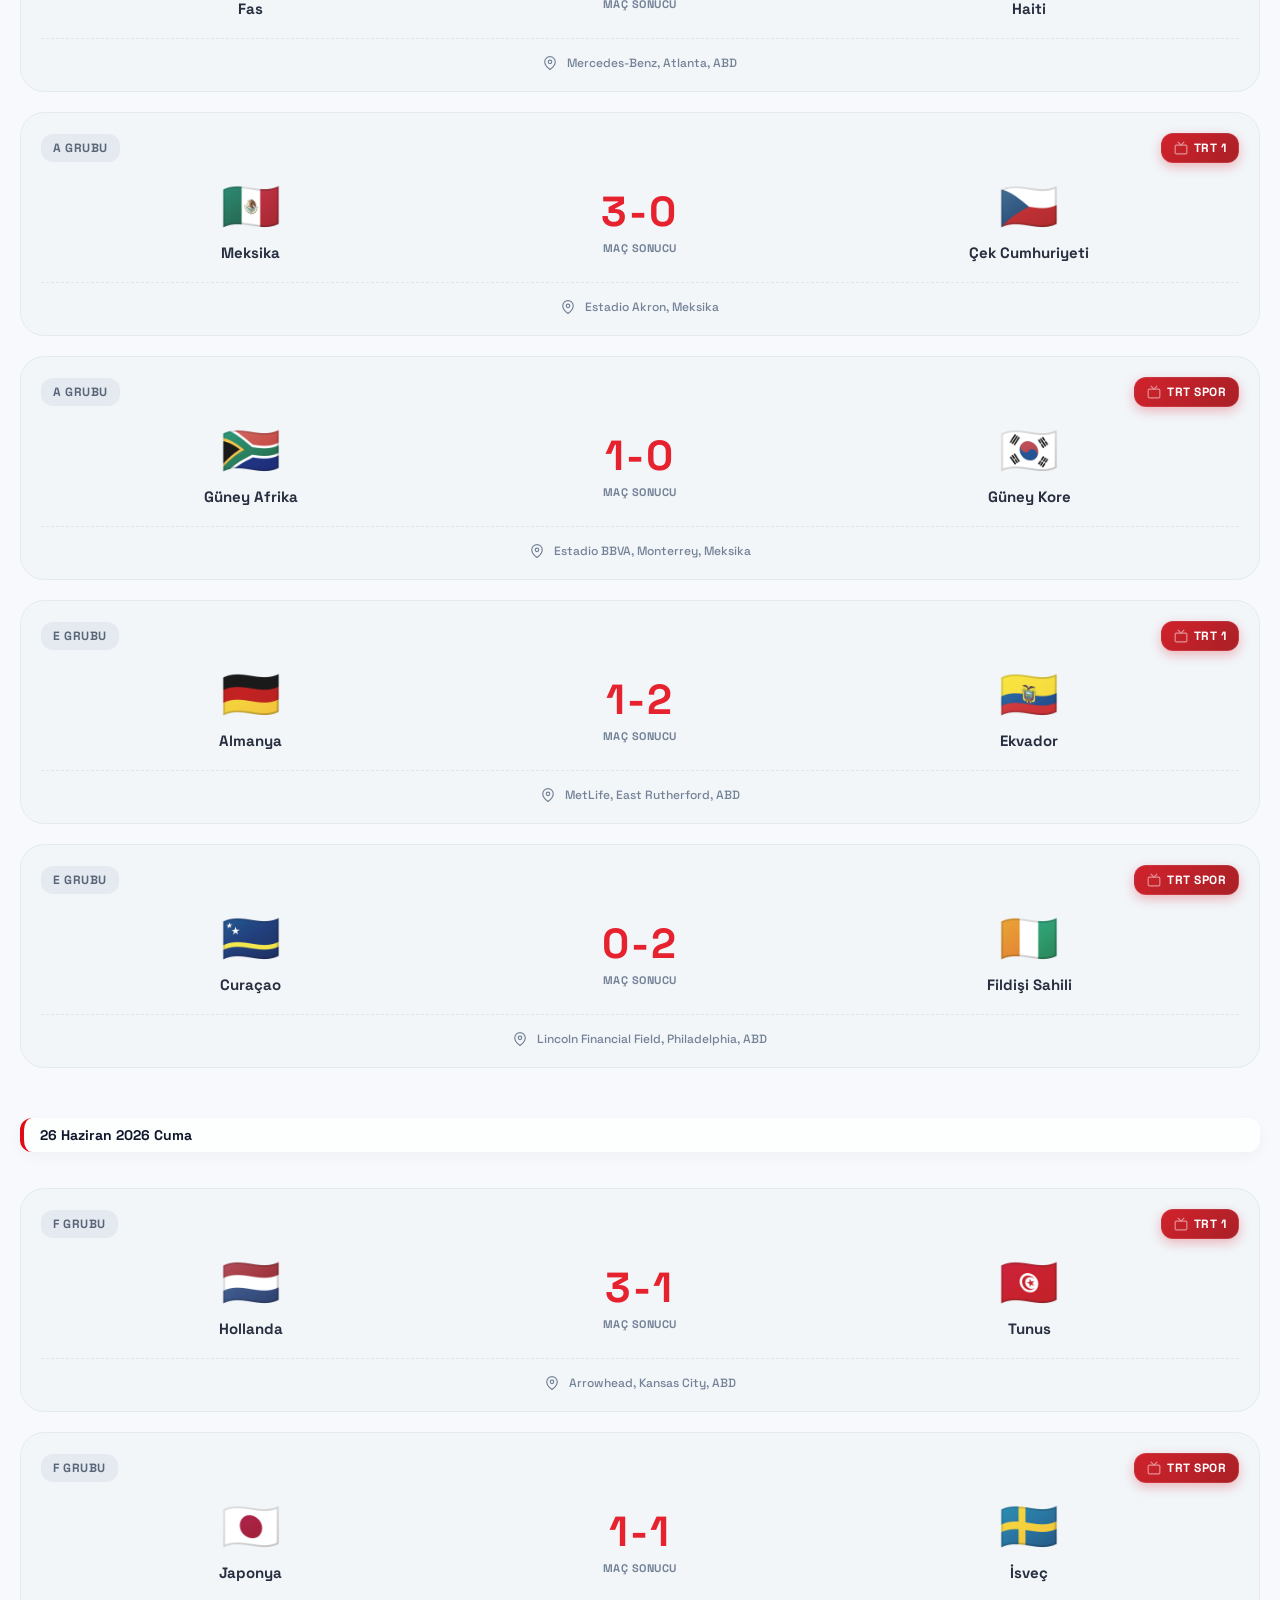
==== commit 9a4d4d6e: "Configure Round of 32 knockout matchups, stadiums, and kickoff times, update static group standings " ====
--- a/index.html
+++ b/index.html
@@ -40,25 +40,46 @@
                         <th>G</th>
                         <th>B</th>
                         <th>M</th>
+                        <th>Av</th>
                         <th>P</th>
                     </tr>
                 </thead>
                 <tbody>
                     <tr>
                         <td class="team-cell"><span class="flag">🇲🇽</span> Meksika</td>
-                        <td>0</td><td>0</td><td>0</td><td>0</td><td>0</td>
+                        <td>3</td>
+                        <td>3</td>
+                        <td>0</td>
+                        <td>0</td>
+                        <td>+6</td>
+                        <td><strong>9</strong></td>
                     </tr>
                     <tr>
                         <td class="team-cell"><span class="flag">🇿🇦</span> Güney Afrika</td>
-                        <td>0</td><td>0</td><td>0</td><td>0</td><td>0</td>
+                        <td>3</td>
+                        <td>1</td>
+                        <td>1</td>
+                        <td>1</td>
+                        <td>-1</td>
+                        <td><strong>4</strong></td>
                     </tr>
                     <tr>
                         <td class="team-cell"><span class="flag">🇰🇷</span> Güney Kore</td>
-                        <td>0</td><td>0</td><td>0</td><td>0</td><td>0</td>
+                        <td>3</td>
+                        <td>1</td>
+                        <td>0</td>
+                        <td>2</td>
+                        <td>-1</td>
+                        <td><strong>3</strong></td>
                     </tr>
                     <tr>
                         <td class="team-cell"><span class="flag">🇨🇿</span> Çek Cumhuriyeti</td>
-                        <td>0</td><td>0</td><td>0</td><td>0</td><td>0</td>
+                        <td>3</td>
+                        <td>0</td>
+                        <td>1</td>
+                        <td>2</td>
+                        <td>-4</td>
+                        <td><strong>1</strong></td>
                     </tr>
                 </tbody>
             </table>
@@ -71,25 +92,46 @@
                         <th>G</th>
                         <th>B</th>
                         <th>M</th>
-                        <th>P</th>
-                    </tr>
-                </thead>
-                <tbody>
+                        <th>Av</th>
+                        <th>P</th>
+                    </tr>
+                </thead>
+                <tbody>
+                    <tr>
+                        <td class="team-cell"><span class="flag">🇨🇭</span> İsviçre</td>
+                        <td>3</td>
+                        <td>2</td>
+                        <td>1</td>
+                        <td>0</td>
+                        <td>+4</td>
+                        <td><strong>7</strong></td>
+                    </tr>
                     <tr>
                         <td class="team-cell"><span class="flag">🇨🇦</span> Kanada</td>
-                        <td>0</td><td>0</td><td>0</td><td>0</td><td>0</td>
+                        <td>3</td>
+                        <td>1</td>
+                        <td>1</td>
+                        <td>1</td>
+                        <td>+5</td>
+                        <td><strong>4</strong></td>
                     </tr>
                     <tr>
                         <td class="team-cell"><span class="flag">🇧🇦</span> Bosna Hersek</td>
-                        <td>0</td><td>0</td><td>0</td><td>0</td><td>0</td>
+                        <td>3</td>
+                        <td>1</td>
+                        <td>1</td>
+                        <td>1</td>
+                        <td>-1</td>
+                        <td><strong>4</strong></td>
                     </tr>
                     <tr>
                         <td class="team-cell"><span class="flag">🇶🇦</span> Katar</td>
-                        <td>0</td><td>0</td><td>0</td><td>0</td><td>0</td>
-                    </tr>
-                    <tr>
-                        <td class="team-cell"><span class="flag">🇨🇭</span> İsviçre</td>
-                        <td>0</td><td>0</td><td>0</td><td>0</td><td>0</td>
+                        <td>3</td>
+                        <td>0</td>
+                        <td>1</td>
+                        <td>2</td>
+                        <td>-8</td>
+                        <td><strong>1</strong></td>
                     </tr>
                 </tbody>
             </table>
@@ -102,25 +144,46 @@
                         <th>G</th>
                         <th>B</th>
                         <th>M</th>
+                        <th>Av</th>
                         <th>P</th>
                     </tr>
                 </thead>
                 <tbody>
                     <tr>
                         <td class="team-cell"><span class="flag">🇧🇷</span> Brezilya</td>
-                        <td>0</td><td>0</td><td>0</td><td>0</td><td>0</td>
+                        <td>3</td>
+                        <td>2</td>
+                        <td>1</td>
+                        <td>0</td>
+                        <td>+6</td>
+                        <td><strong>7</strong></td>
                     </tr>
                     <tr>
                         <td class="team-cell"><span class="flag">🇲🇦</span> Fas</td>
-                        <td>0</td><td>0</td><td>0</td><td>0</td><td>0</td>
+                        <td>3</td>
+                        <td>2</td>
+                        <td>1</td>
+                        <td>0</td>
+                        <td>+3</td>
+                        <td><strong>7</strong></td>
+                    </tr>
+                    <tr>
+                        <td class="team-cell"><span class="flag">🏴󠁧󠁢󠁳󠁣󠁴󠁿</span> İskoçya</td>
+                        <td>3</td>
+                        <td>1</td>
+                        <td>0</td>
+                        <td>2</td>
+                        <td>-3</td>
+                        <td><strong>3</strong></td>
                     </tr>
                     <tr>
                         <td class="team-cell"><span class="flag">🇭🇹</span> Haiti</td>
-                        <td>0</td><td>0</td><td>0</td><td>0</td><td>0</td>
-                    </tr>
-                    <tr>
-                        <td class="team-cell"><span class="flag">🏴󠁧󠁢󠁳󠁣󠁴󠁿</span> İskoçya</td>
-                        <td>0</td><td>0</td><td>0</td><td>0</td><td>0</td>
+                        <td>3</td>
+                        <td>0</td>
+                        <td>0</td>
+                        <td>3</td>
+                        <td>-6</td>
+                        <td><strong>0</strong></td>
                     </tr>
                 </tbody>
             </table>
@@ -133,25 +196,46 @@
                         <th>G</th>
                         <th>B</th>
                         <th>M</th>
+                        <th>Av</th>
                         <th>P</th>
                     </tr>
                 </thead>
                 <tbody>
                     <tr>
                         <td class="team-cell"><span class="flag">🇺🇸</span> ABD</td>
-                        <td>0</td><td>0</td><td>0</td><td>0</td><td>0</td>
+                        <td>3</td>
+                        <td>2</td>
+                        <td>0</td>
+                        <td>1</td>
+                        <td>+4</td>
+                        <td><strong>6</strong></td>
+                    </tr>
+                    <tr>
+                        <td class="team-cell"><span class="flag">🇦🇺</span> Avustralya</td>
+                        <td>3</td>
+                        <td>1</td>
+                        <td>1</td>
+                        <td>1</td>
+                        <td>0</td>
+                        <td><strong>4</strong></td>
                     </tr>
                     <tr>
                         <td class="team-cell"><span class="flag">🇵🇾</span> Paraguay</td>
-                        <td>0</td><td>0</td><td>0</td><td>0</td><td>0</td>
-                    </tr>
-                    <tr>
-                        <td class="team-cell"><span class="flag">🇦🇺</span> Avustralya</td>
-                        <td>0</td><td>0</td><td>0</td><td>0</td><td>0</td>
+                        <td>3</td>
+                        <td>1</td>
+                        <td>1</td>
+                        <td>1</td>
+                        <td>-2</td>
+                        <td><strong>4</strong></td>
                     </tr>
                     <tr>
                         <td class="team-cell"><span class="flag">🇹🇷</span> Türkiye</td>
-                        <td>0</td><td>0</td><td>0</td><td>0</td><td>0</td>
+                        <td>3</td>
+                        <td>1</td>
+                        <td>0</td>
+                        <td>2</td>
+                        <td>-2</td>
+                        <td><strong>3</strong></td>
                     </tr>
                 </tbody>
             </table>
@@ -164,25 +248,46 @@
                         <th>G</th>
                         <th>B</th>
                         <th>M</th>
+                        <th>Av</th>
                         <th>P</th>
                     </tr>
                 </thead>
                 <tbody>
                     <tr>
                         <td class="team-cell"><span class="flag">🇩🇪</span> Almanya</td>
-                        <td>0</td><td>0</td><td>0</td><td>0</td><td>0</td>
+                        <td>3</td>
+                        <td>2</td>
+                        <td>0</td>
+                        <td>1</td>
+                        <td>+6</td>
+                        <td><strong>6</strong></td>
+                    </tr>
+                    <tr>
+                        <td class="team-cell"><span class="flag">🇨🇮</span> Fildişi Sahili</td>
+                        <td>3</td>
+                        <td>2</td>
+                        <td>0</td>
+                        <td>1</td>
+                        <td>+2</td>
+                        <td><strong>6</strong></td>
+                    </tr>
+                    <tr>
+                        <td class="team-cell"><span class="flag">🇪🇨</span> Ekvador</td>
+                        <td>3</td>
+                        <td>1</td>
+                        <td>1</td>
+                        <td>1</td>
+                        <td>0</td>
+                        <td><strong>4</strong></td>
                     </tr>
                     <tr>
                         <td class="team-cell"><span class="flag">🇨🇼</span> Curaçao</td>
-                        <td>0</td><td>0</td><td>0</td><td>0</td><td>0</td>
-                    </tr>
-                    <tr>
-                        <td class="team-cell"><span class="flag">🇨🇮</span> Fildişi Sahili</td>
-                        <td>0</td><td>0</td><td>0</td><td>0</td><td>0</td>
-                    </tr>
-                    <tr>
-                        <td class="team-cell"><span class="flag">🇪🇨</span> Ekvador</td>
-                        <td>0</td><td>0</td><td>0</td><td>0</td><td>0</td>
+                        <td>3</td>
+                        <td>0</td>
+                        <td>1</td>
+                        <td>2</td>
+                        <td>-8</td>
+                        <td><strong>1</strong></td>
                     </tr>
                 </tbody>
             </table>
@@ -195,25 +300,46 @@
                         <th>G</th>
                         <th>B</th>
                         <th>M</th>
+                        <th>Av</th>
                         <th>P</th>
                     </tr>
                 </thead>
                 <tbody>
                     <tr>
                         <td class="team-cell"><span class="flag">🇳🇱</span> Hollanda</td>
-                        <td>0</td><td>0</td><td>0</td><td>0</td><td>0</td>
+                        <td>3</td>
+                        <td>2</td>
+                        <td>1</td>
+                        <td>0</td>
+                        <td>+6</td>
+                        <td><strong>7</strong></td>
                     </tr>
                     <tr>
                         <td class="team-cell"><span class="flag">🇯🇵</span> Japonya</td>
-                        <td>0</td><td>0</td><td>0</td><td>0</td><td>0</td>
+                        <td>3</td>
+                        <td>1</td>
+                        <td>2</td>
+                        <td>0</td>
+                        <td>+4</td>
+                        <td><strong>5</strong></td>
                     </tr>
                     <tr>
                         <td class="team-cell"><span class="flag">🇸🇪</span> İsveç</td>
-                        <td>0</td><td>0</td><td>0</td><td>0</td><td>0</td>
+                        <td>3</td>
+                        <td>1</td>
+                        <td>1</td>
+                        <td>1</td>
+                        <td>0</td>
+                        <td><strong>4</strong></td>
                     </tr>
                     <tr>
                         <td class="team-cell"><span class="flag">🇹🇳</span> Tunus</td>
-                        <td>0</td><td>0</td><td>0</td><td>0</td><td>0</td>
+                        <td>3</td>
+                        <td>0</td>
+                        <td>0</td>
+                        <td>3</td>
+                        <td>-10</td>
+                        <td><strong>0</strong></td>
                     </tr>
                 </tbody>
             </table>
@@ -226,25 +352,46 @@
                         <th>G</th>
                         <th>B</th>
                         <th>M</th>
+                        <th>Av</th>
                         <th>P</th>
                     </tr>
                 </thead>
                 <tbody>
                     <tr>
                         <td class="team-cell"><span class="flag">🇧🇪</span> Belçika</td>
-                        <td>0</td><td>0</td><td>0</td><td>0</td><td>0</td>
+                        <td>3</td>
+                        <td>1</td>
+                        <td>2</td>
+                        <td>0</td>
+                        <td>+4</td>
+                        <td><strong>5</strong></td>
                     </tr>
                     <tr>
                         <td class="team-cell"><span class="flag">🇪🇬</span> Mısır</td>
-                        <td>0</td><td>0</td><td>0</td><td>0</td><td>0</td>
+                        <td>3</td>
+                        <td>1</td>
+                        <td>2</td>
+                        <td>0</td>
+                        <td>+2</td>
+                        <td><strong>5</strong></td>
                     </tr>
                     <tr>
                         <td class="team-cell"><span class="flag">🇮🇷</span> İran</td>
-                        <td>0</td><td>0</td><td>0</td><td>0</td><td>0</td>
+                        <td>3</td>
+                        <td>0</td>
+                        <td>3</td>
+                        <td>0</td>
+                        <td>0</td>
+                        <td><strong>3</strong></td>
                     </tr>
                     <tr>
                         <td class="team-cell"><span class="flag">🇳🇿</span> Yeni Zelanda</td>
-                        <td>0</td><td>0</td><td>0</td><td>0</td><td>0</td>
+                        <td>3</td>
+                        <td>0</td>
+                        <td>1</td>
+                        <td>2</td>
+                        <td>-6</td>
+                        <td><strong>1</strong></td>
                     </tr>
                 </tbody>
             </table>
@@ -257,25 +404,46 @@
                         <th>G</th>
                         <th>B</th>
                         <th>M</th>
+                        <th>Av</th>
                         <th>P</th>
                     </tr>
                 </thead>
                 <tbody>
                     <tr>
                         <td class="team-cell"><span class="flag">🇪🇸</span> İspanya</td>
-                        <td>0</td><td>0</td><td>0</td><td>0</td><td>0</td>
+                        <td>3</td>
+                        <td>2</td>
+                        <td>1</td>
+                        <td>0</td>
+                        <td>+5</td>
+                        <td><strong>7</strong></td>
                     </tr>
                     <tr>
                         <td class="team-cell"><span class="flag">🇨🇻</span> Yeşil Burun Adaları</td>
-                        <td>0</td><td>0</td><td>0</td><td>0</td><td>0</td>
+                        <td>3</td>
+                        <td>0</td>
+                        <td>3</td>
+                        <td>0</td>
+                        <td>0</td>
+                        <td><strong>3</strong></td>
+                    </tr>
+                    <tr>
+                        <td class="team-cell"><span class="flag">🇺🇾</span> Uruguay</td>
+                        <td>3</td>
+                        <td>0</td>
+                        <td>2</td>
+                        <td>1</td>
+                        <td>-1</td>
+                        <td><strong>2</strong></td>
                     </tr>
                     <tr>
                         <td class="team-cell"><span class="flag">🇸🇦</span> Suudi Arabistan</td>
-                        <td>0</td><td>0</td><td>0</td><td>0</td><td>0</td>
-                    </tr>
-                    <tr>
-                        <td class="team-cell"><span class="flag">🇺🇾</span> Uruguay</td>
-                        <td>0</td><td>0</td><td>0</td><td>0</td><td>0</td>
+                        <td>3</td>
+                        <td>0</td>
+                        <td>2</td>
+                        <td>1</td>
+                        <td>-4</td>
+                        <td><strong>2</strong></td>
                     </tr>
                 </tbody>
             </table>
@@ -288,25 +456,46 @@
                         <th>G</th>
                         <th>B</th>
                         <th>M</th>
+                        <th>Av</th>
                         <th>P</th>
                     </tr>
                 </thead>
                 <tbody>
                     <tr>
                         <td class="team-cell"><span class="flag">🇫🇷</span> Fransa</td>
-                        <td>0</td><td>0</td><td>0</td><td>0</td><td>0</td>
+                        <td>3</td>
+                        <td>3</td>
+                        <td>0</td>
+                        <td>0</td>
+                        <td>+8</td>
+                        <td><strong>9</strong></td>
+                    </tr>
+                    <tr>
+                        <td class="team-cell"><span class="flag">🇳🇴</span> Norveç</td>
+                        <td>3</td>
+                        <td>2</td>
+                        <td>0</td>
+                        <td>1</td>
+                        <td>+1</td>
+                        <td><strong>6</strong></td>
                     </tr>
                     <tr>
                         <td class="team-cell"><span class="flag">🇸🇳</span> Senegal</td>
-                        <td>0</td><td>0</td><td>0</td><td>0</td><td>0</td>
+                        <td>3</td>
+                        <td>1</td>
+                        <td>0</td>
+                        <td>2</td>
+                        <td>+2</td>
+                        <td><strong>3</strong></td>
                     </tr>
                     <tr>
                         <td class="team-cell"><span class="flag">🇮🇶</span> Irak</td>
-                        <td>0</td><td>0</td><td>0</td><td>0</td><td>0</td>
-                    </tr>
-                    <tr>
-                        <td class="team-cell"><span class="flag">🇳🇴</span> Norveç</td>
-                        <td>0</td><td>0</td><td>0</td><td>0</td><td>0</td>
+                        <td>3</td>
+                        <td>0</td>
+                        <td>0</td>
+                        <td>3</td>
+                        <td>-11</td>
+                        <td><strong>0</strong></td>
                     </tr>
                 </tbody>
             </table>
@@ -319,25 +508,46 @@
                         <th>G</th>
                         <th>B</th>
                         <th>M</th>
+                        <th>Av</th>
                         <th>P</th>
                     </tr>
                 </thead>
                 <tbody>
                     <tr>
                         <td class="team-cell"><span class="flag">🇦🇷</span> Arjantin</td>
-                        <td>0</td><td>0</td><td>0</td><td>0</td><td>0</td>
+                        <td>3</td>
+                        <td>3</td>
+                        <td>0</td>
+                        <td>0</td>
+                        <td>+7</td>
+                        <td><strong>9</strong></td>
+                    </tr>
+                    <tr>
+                        <td class="team-cell"><span class="flag">🇦🇹</span> Avusturya</td>
+                        <td>3</td>
+                        <td>1</td>
+                        <td>1</td>
+                        <td>1</td>
+                        <td>0</td>
+                        <td><strong>4</strong></td>
                     </tr>
                     <tr>
                         <td class="team-cell"><span class="flag">🇩🇿</span> Cezayir</td>
-                        <td>0</td><td>0</td><td>0</td><td>0</td><td>0</td>
-                    </tr>
-                    <tr>
-                        <td class="team-cell"><span class="flag">🇦🇹</span> Avusturya</td>
-                        <td>0</td><td>0</td><td>0</td><td>0</td><td>0</td>
+                        <td>3</td>
+                        <td>1</td>
+                        <td>1</td>
+                        <td>1</td>
+                        <td>-2</td>
+                        <td><strong>4</strong></td>
                     </tr>
                     <tr>
                         <td class="team-cell"><span class="flag">🇯🇴</span> Ürdün</td>
-                        <td>0</td><td>0</td><td>0</td><td>0</td><td>0</td>
+                        <td>3</td>
+                        <td>0</td>
+                        <td>0</td>
+                        <td>3</td>
+                        <td>-5</td>
+                        <td><strong>0</strong></td>
                     </tr>
                 </tbody>
             </table>
@@ -350,25 +560,46 @@
                         <th>G</th>
                         <th>B</th>
                         <th>M</th>
-                        <th>P</th>
-                    </tr>
-                </thead>
-                <tbody>
+                        <th>Av</th>
+                        <th>P</th>
+                    </tr>
+                </thead>
+                <tbody>
+                    <tr>
+                        <td class="team-cell"><span class="flag">🇨🇴</span> Kolombiya</td>
+                        <td>3</td>
+                        <td>2</td>
+                        <td>1</td>
+                        <td>0</td>
+                        <td>+3</td>
+                        <td><strong>7</strong></td>
+                    </tr>
                     <tr>
                         <td class="team-cell"><span class="flag">🇵🇹</span> Portekiz</td>
-                        <td>0</td><td>0</td><td>0</td><td>0</td><td>0</td>
+                        <td>3</td>
+                        <td>1</td>
+                        <td>2</td>
+                        <td>0</td>
+                        <td>+5</td>
+                        <td><strong>5</strong></td>
                     </tr>
                     <tr>
                         <td class="team-cell"><span class="flag">🇨🇩</span> Demokratik Kongo Cumhuriyeti</td>
-                        <td>0</td><td>0</td><td>0</td><td>0</td><td>0</td>
+                        <td>3</td>
+                        <td>1</td>
+                        <td>1</td>
+                        <td>1</td>
+                        <td>+1</td>
+                        <td><strong>4</strong></td>
                     </tr>
                     <tr>
                         <td class="team-cell"><span class="flag">🇺🇿</span> Özbekistan</td>
-                        <td>0</td><td>0</td><td>0</td><td>0</td><td>0</td>
-                    </tr>
-                    <tr>
-                        <td class="team-cell"><span class="flag">🇨🇴</span> Kolombiya</td>
-                        <td>0</td><td>0</td><td>0</td><td>0</td><td>0</td>
+                        <td>3</td>
+                        <td>0</td>
+                        <td>0</td>
+                        <td>3</td>
+                        <td>-9</td>
+                        <td><strong>0</strong></td>
                     </tr>
                 </tbody>
             </table>
@@ -381,25 +612,46 @@
                         <th>G</th>
                         <th>B</th>
                         <th>M</th>
+                        <th>Av</th>
                         <th>P</th>
                     </tr>
                 </thead>
                 <tbody>
                     <tr>
                         <td class="team-cell"><span class="flag">🏴󠁧󠁢󠁥󠁮󠁧󠁿</span> İngiltere</td>
-                        <td>0</td><td>0</td><td>0</td><td>0</td><td>0</td>
+                        <td>3</td>
+                        <td>2</td>
+                        <td>1</td>
+                        <td>0</td>
+                        <td>+4</td>
+                        <td><strong>7</strong></td>
                     </tr>
                     <tr>
                         <td class="team-cell"><span class="flag">🇭🇷</span> Hırvatistan</td>
-                        <td>0</td><td>0</td><td>0</td><td>0</td><td>0</td>
+                        <td>3</td>
+                        <td>2</td>
+                        <td>0</td>
+                        <td>1</td>
+                        <td>0</td>
+                        <td><strong>6</strong></td>
                     </tr>
                     <tr>
                         <td class="team-cell"><span class="flag">🇬🇭</span> Gana</td>
-                        <td>0</td><td>0</td><td>0</td><td>0</td><td>0</td>
+                        <td>3</td>
+                        <td>1</td>
+                        <td>1</td>
+                        <td>1</td>
+                        <td>0</td>
+                        <td><strong>4</strong></td>
                     </tr>
                     <tr>
                         <td class="team-cell"><span class="flag">🇵🇦</span> Panama</td>
-                        <td>0</td><td>0</td><td>0</td><td>0</td><td>0</td>
+                        <td>3</td>
+                        <td>0</td>
+                        <td>0</td>
+                        <td>3</td>
+                        <td>-4</td>
+                        <td><strong>0</strong></td>
                     </tr>
                 </tbody>
             </table>
--- a/style.css
+++ b/style.css
@@ -445,11 +445,13 @@
     font-weight: 600;
 }
 
-.mockup-table { width: 100%; border-collapse: separate; border-spacing: 0; background: white; border-radius: 16px; overflow: hidden; box-shadow: 0 4px 20px rgba(0,0,0,0.04); margin-top: 16px; }
-.mockup-table th { background: #f1f5f9; color: #475569; font-size: 11px; font-weight: 700; text-transform: uppercase; padding: 8px; text-align: left; }
-.mockup-table td { padding: 10px 8px; font-size: 13px; font-weight: 600; border-bottom: 1px solid #f1f5f9; }
+.mockup-table { width: 100%; border-collapse: separate; border-spacing: 0; background: white; border-radius: 16px; overflow: hidden; box-shadow: 0 4px 20px rgba(0,0,0,0.04); margin-top: 16px; table-layout: fixed; }
+.mockup-table th { background: #f1f5f9; color: #475569; font-size: 11px; font-weight: 700; text-transform: uppercase; padding: 8px 6px; text-align: center; width: 10%; }
+.mockup-table td { padding: 10px 6px; font-size: 13px; font-weight: 600; border-bottom: 1px solid #f1f5f9; text-align: center; }
+.mockup-table th:first-child, .mockup-table td:first-child { text-align: left; width: 40%; }
 .mockup-table tr:last-child td { border-bottom: none; }
 .mockup-table .team-cell { display: flex; align-items: center; gap: 8px; }
+.mockup-table .flag { font-size: 20px; filter: none; }
 .mockup-stat-card { background: white; border-radius: 16px; padding: 16px; display: flex; align-items: center; justify-content: space-between; margin-bottom: 12px; box-shadow: 0 4px 15px rgba(0,0,0,0.03); }
 .mockup-stat-left { display: flex; align-items: center; gap: 12px; }
 .mockup-stat-rank { font-size: 20px; font-weight: 800; color: #cbd5e1; }
